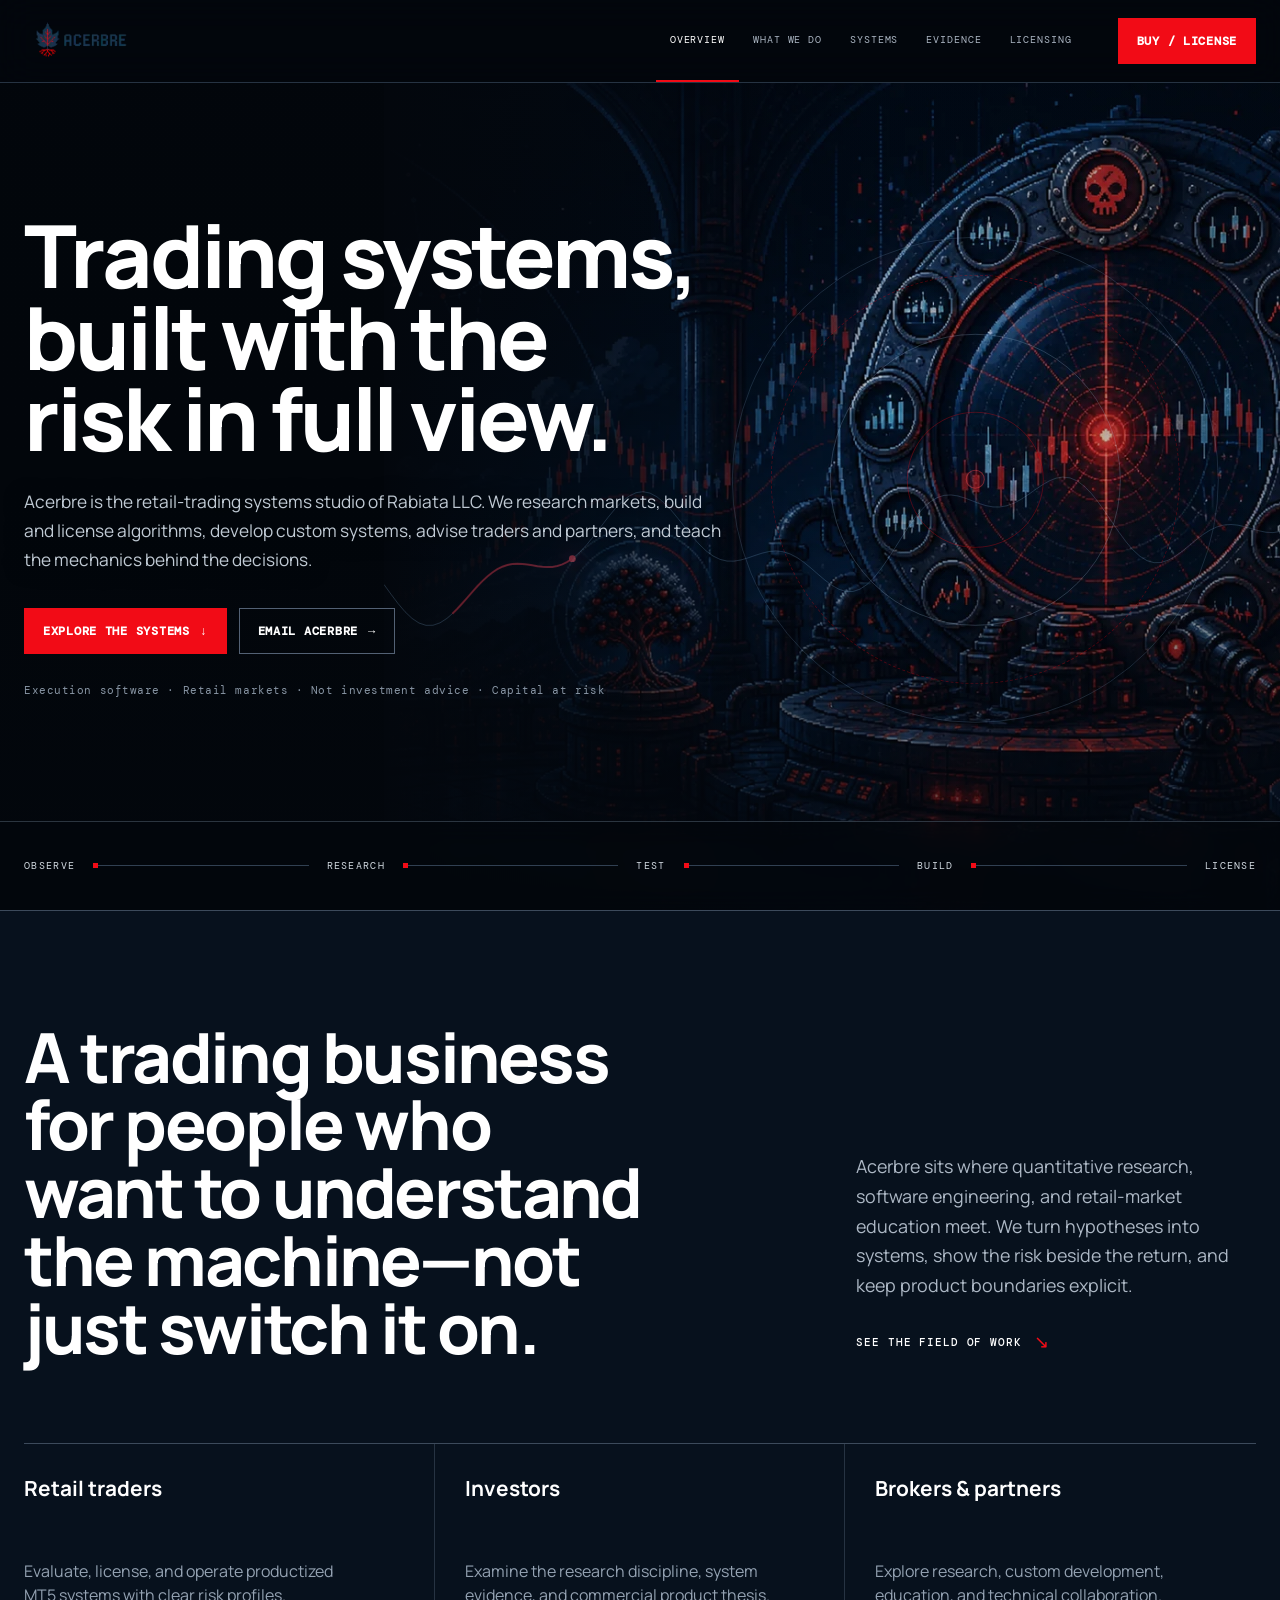
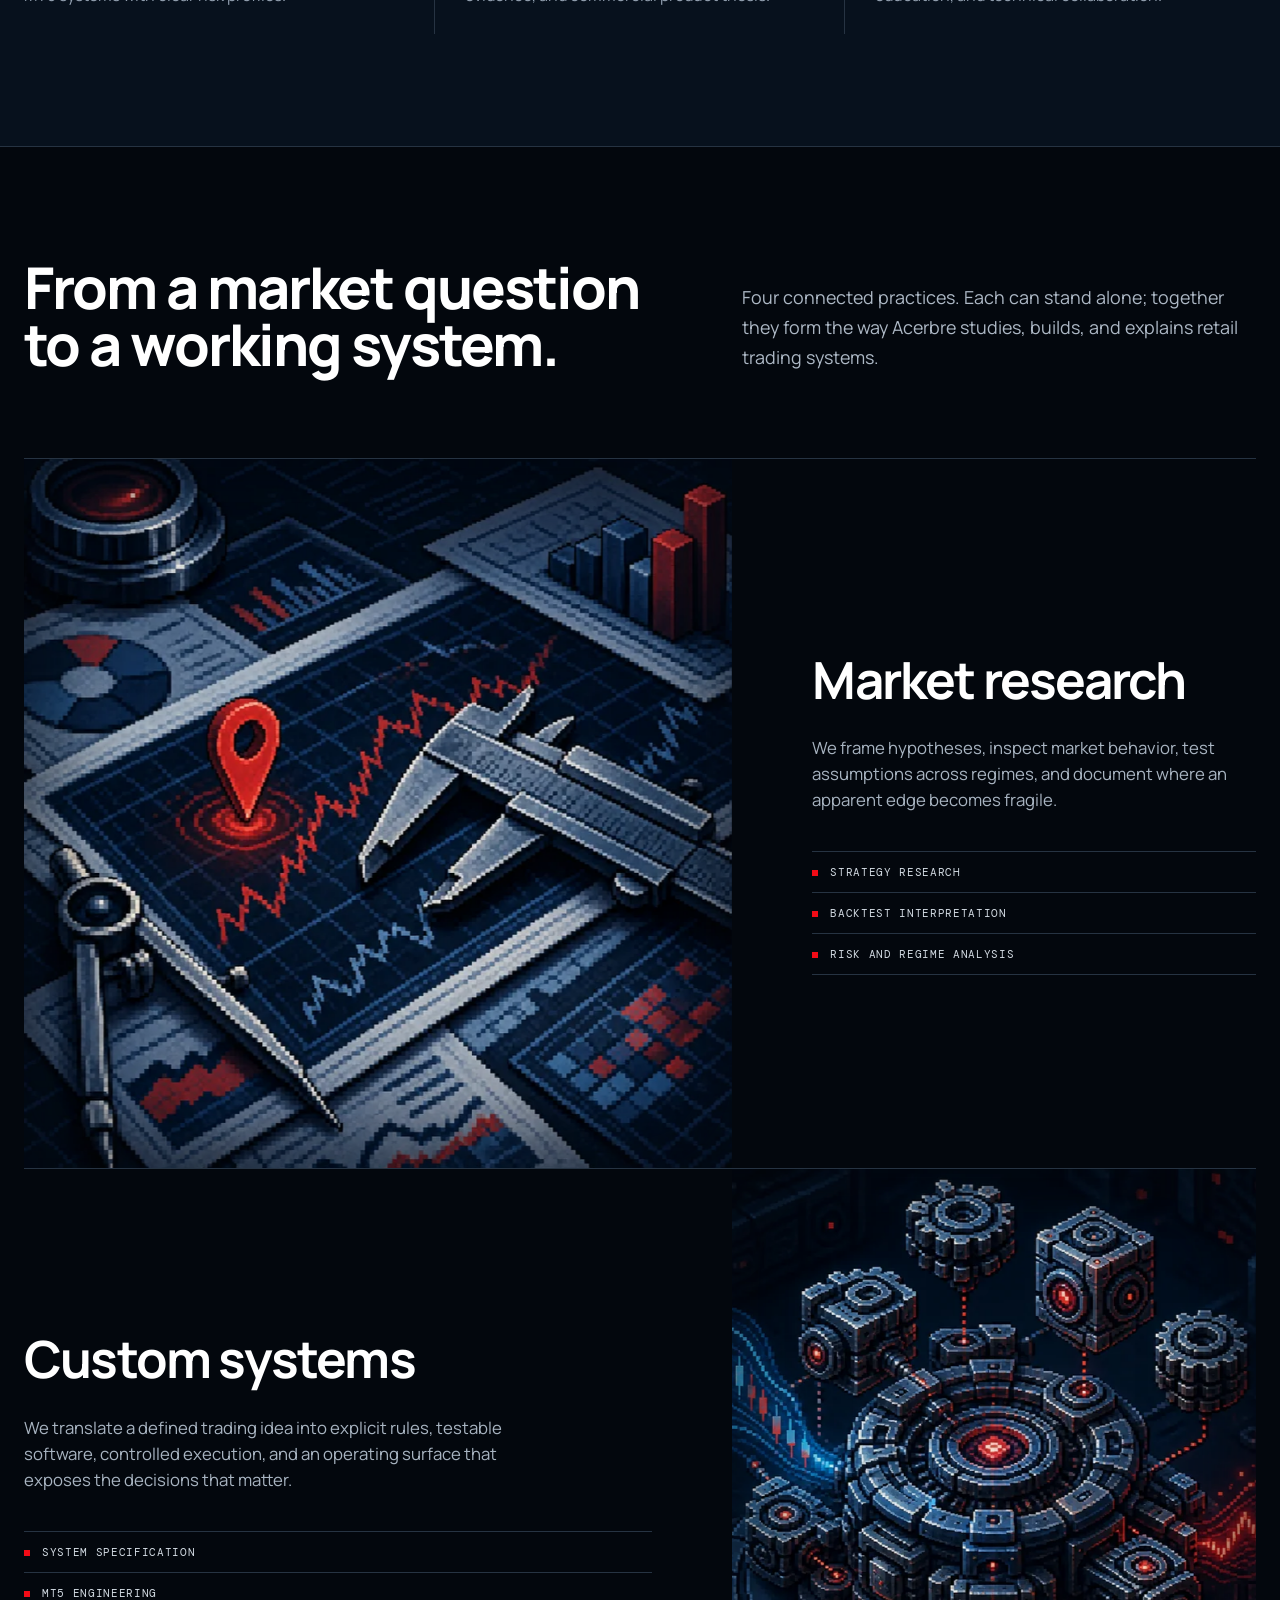
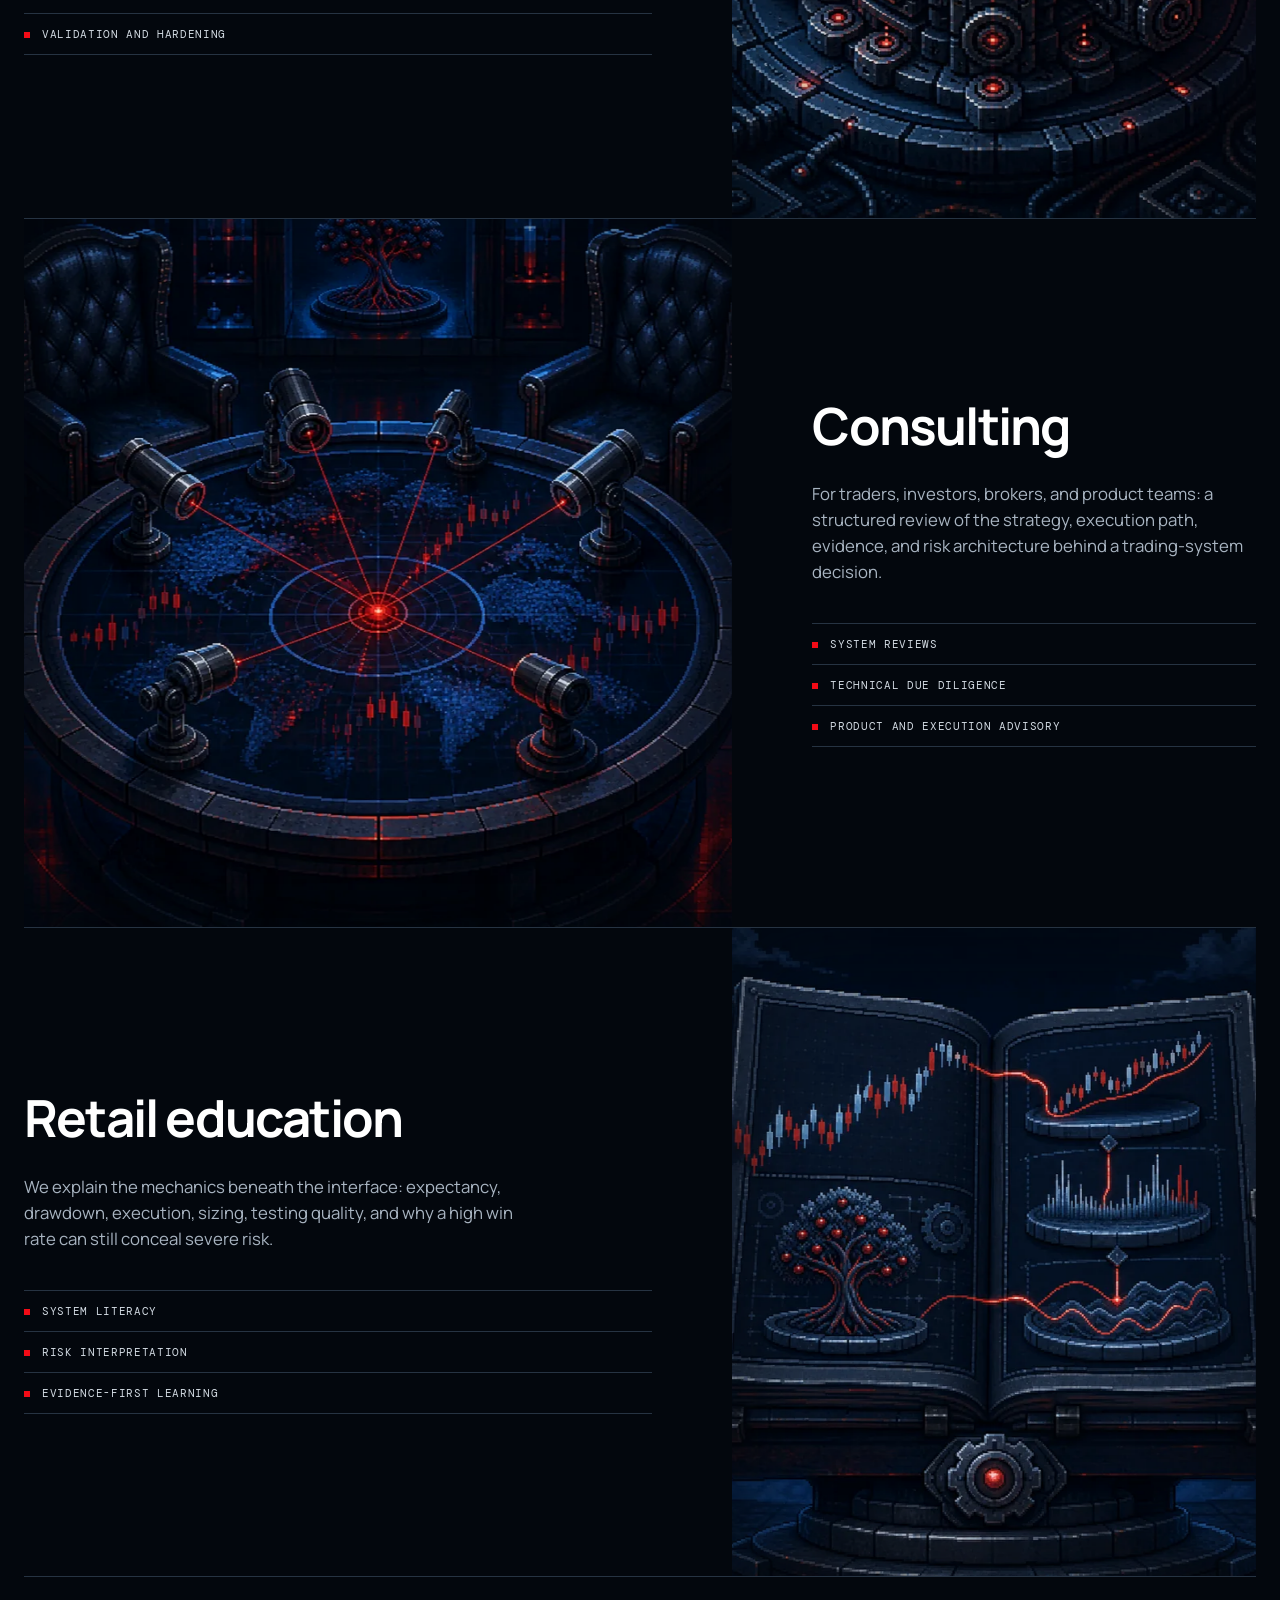
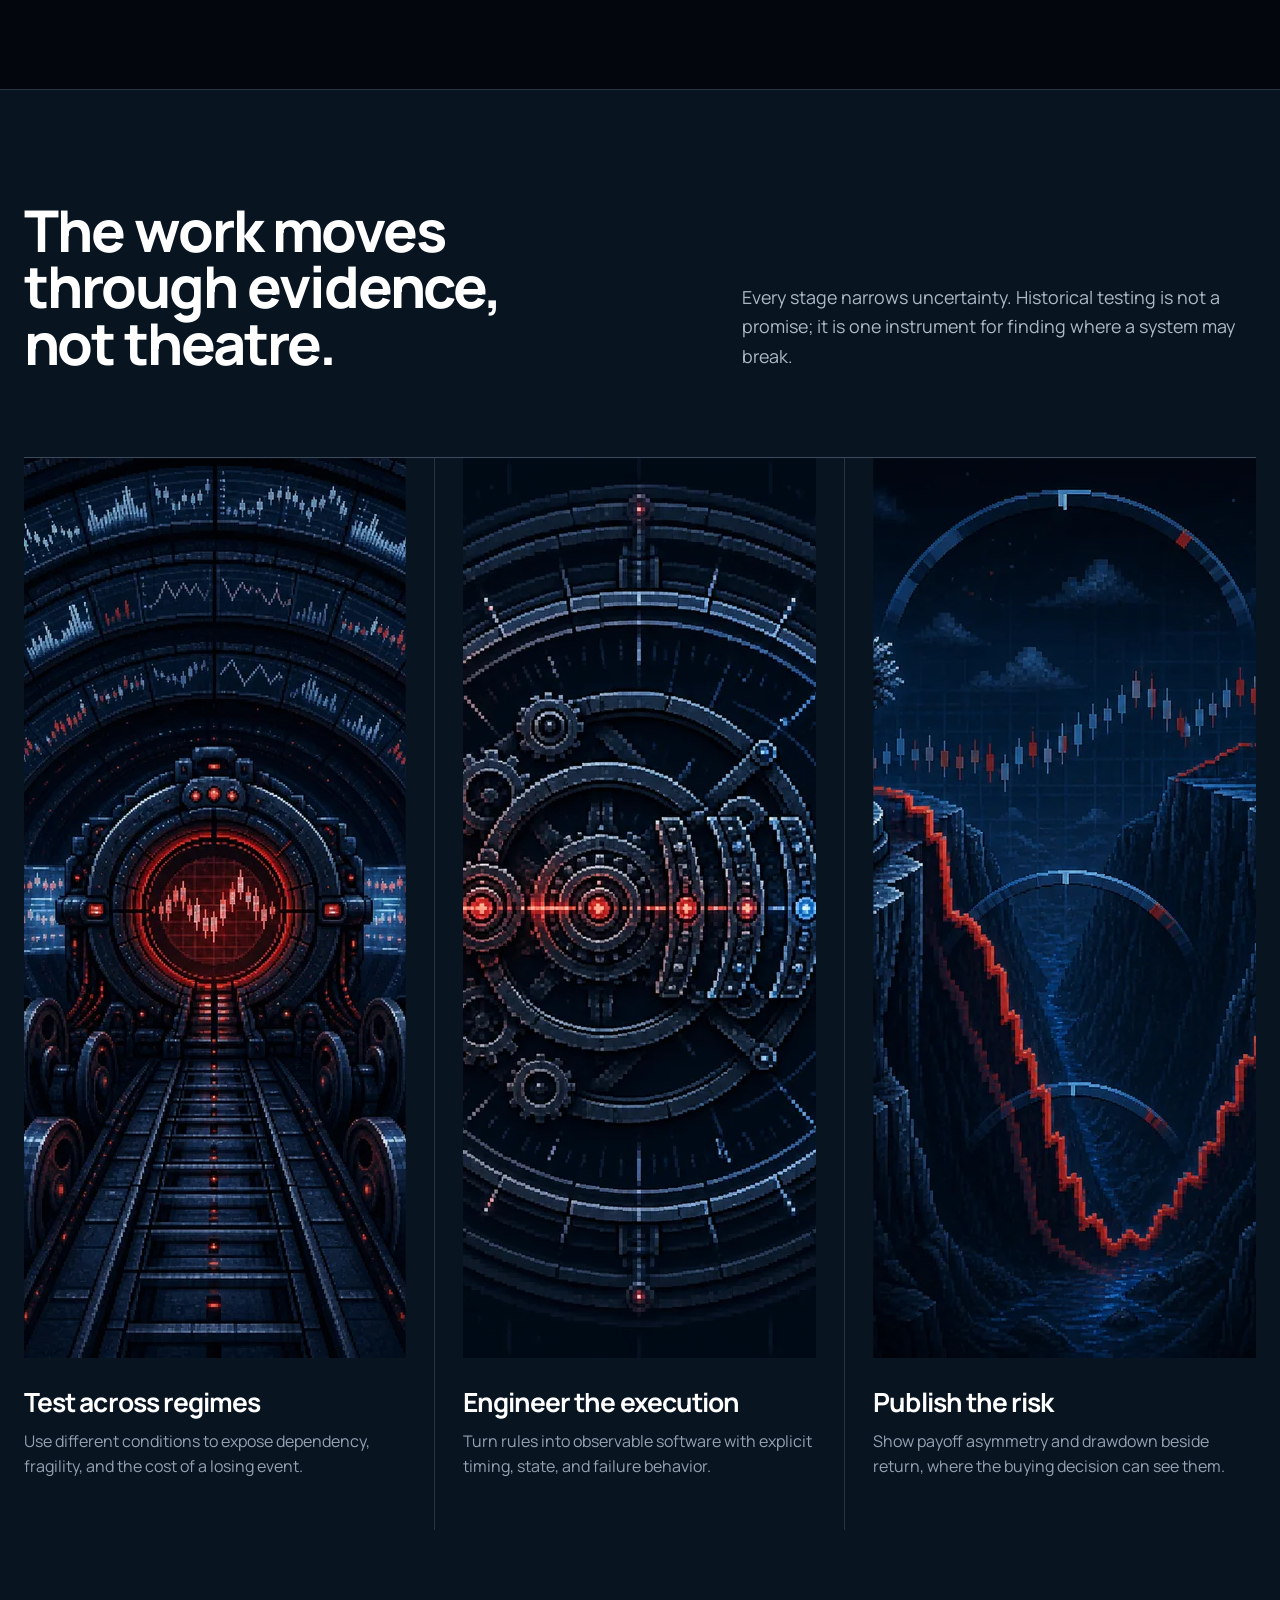
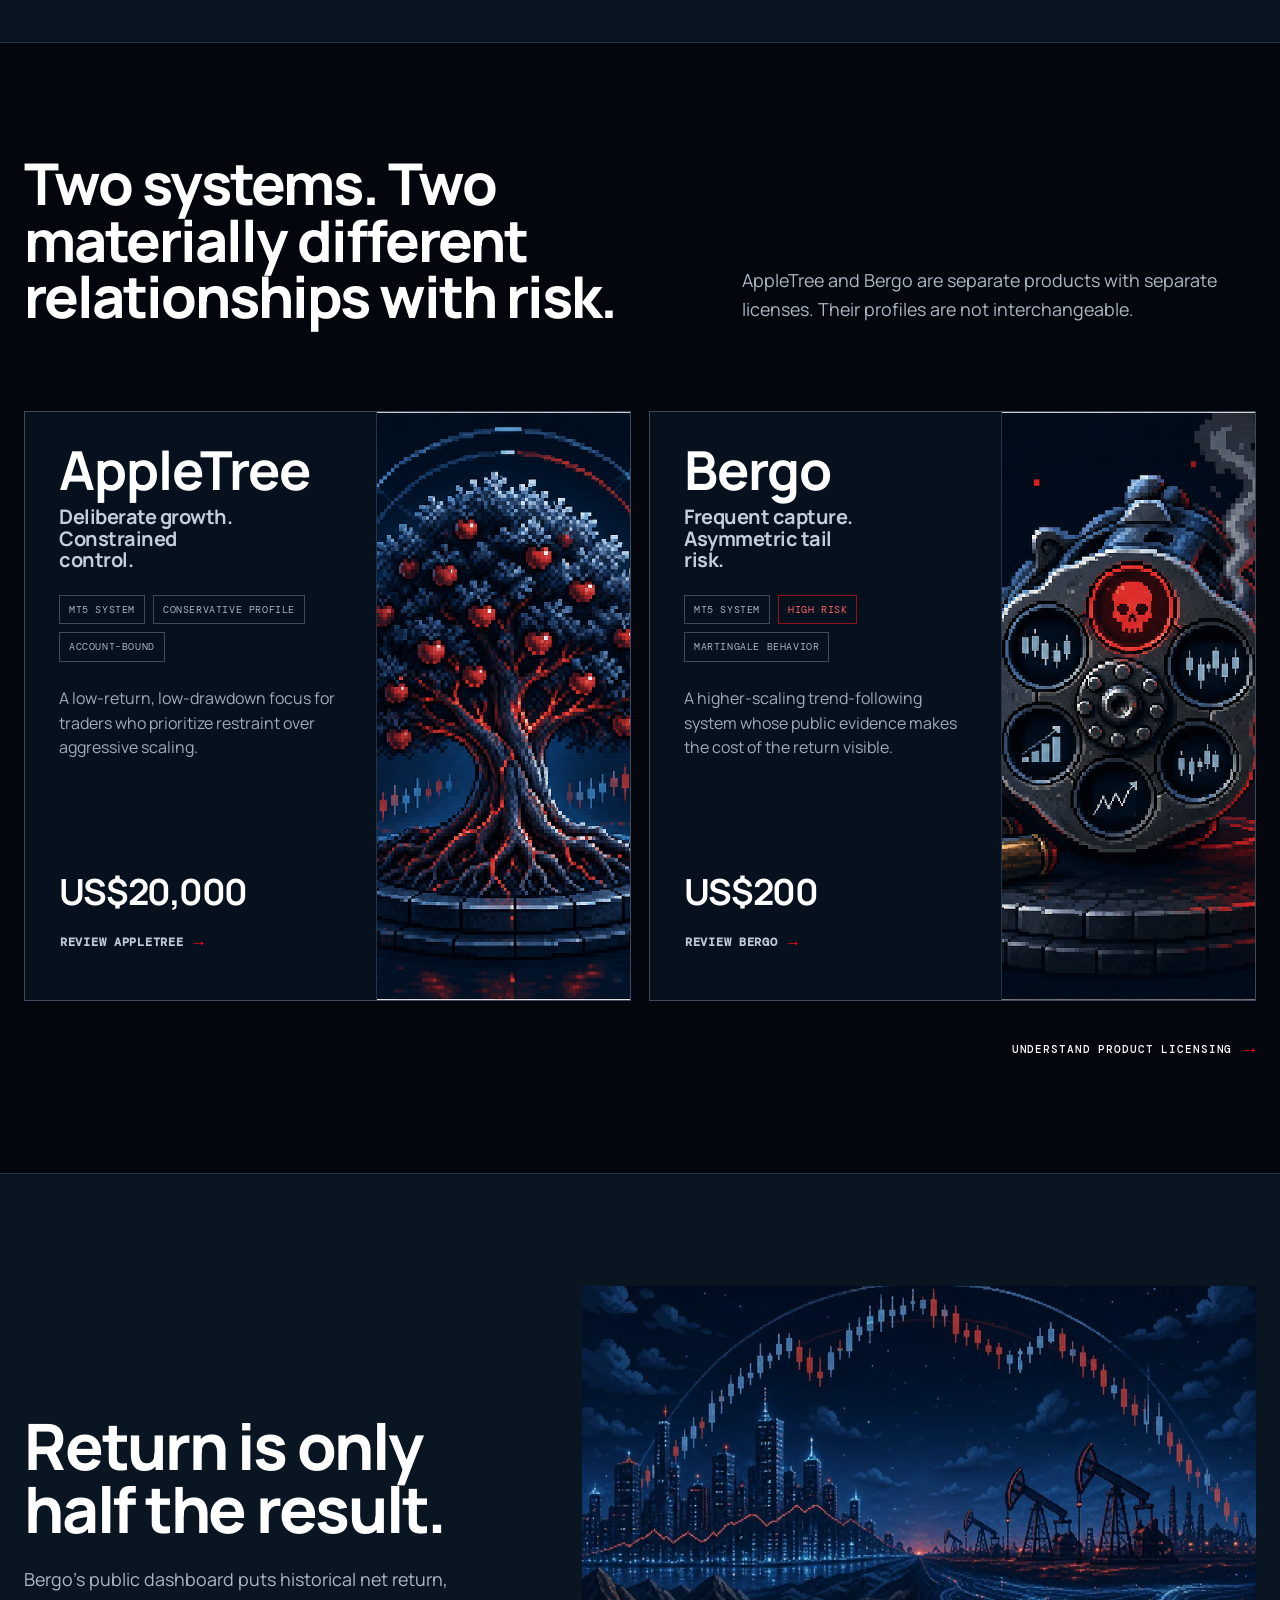
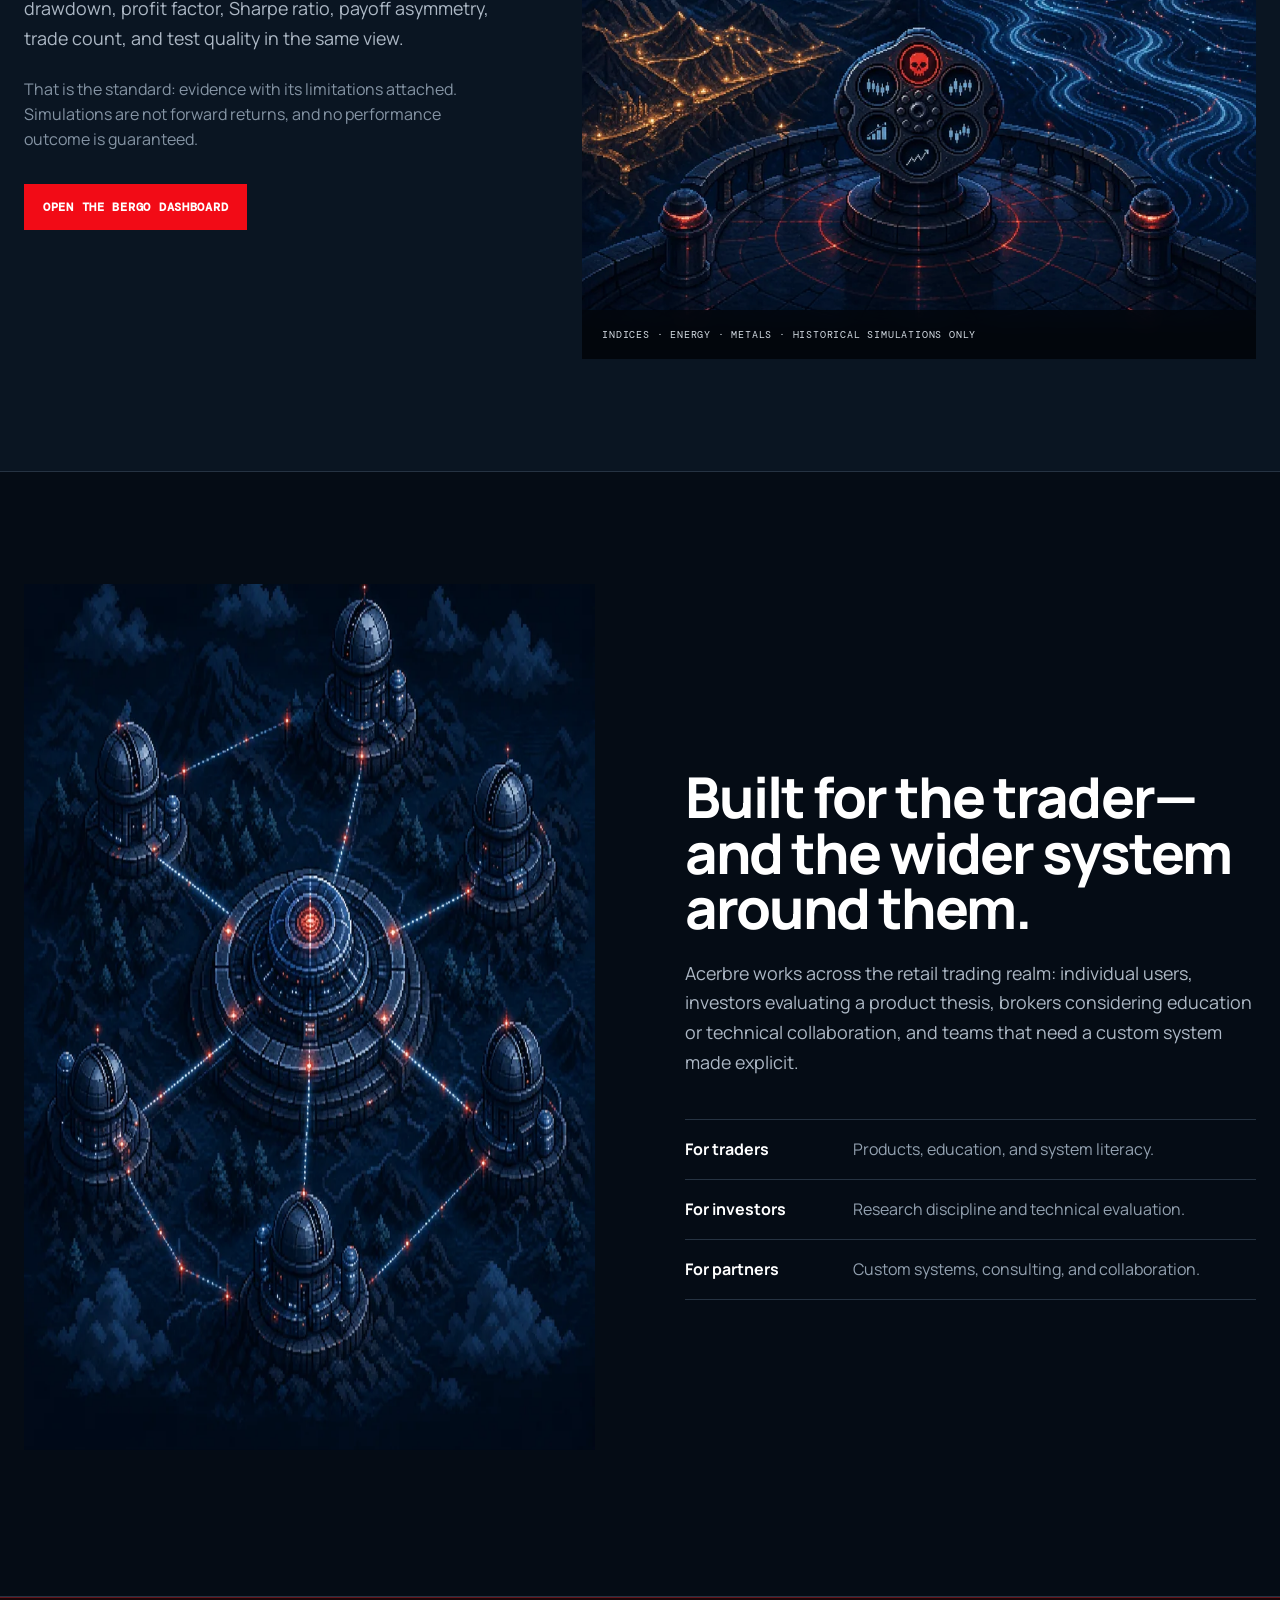
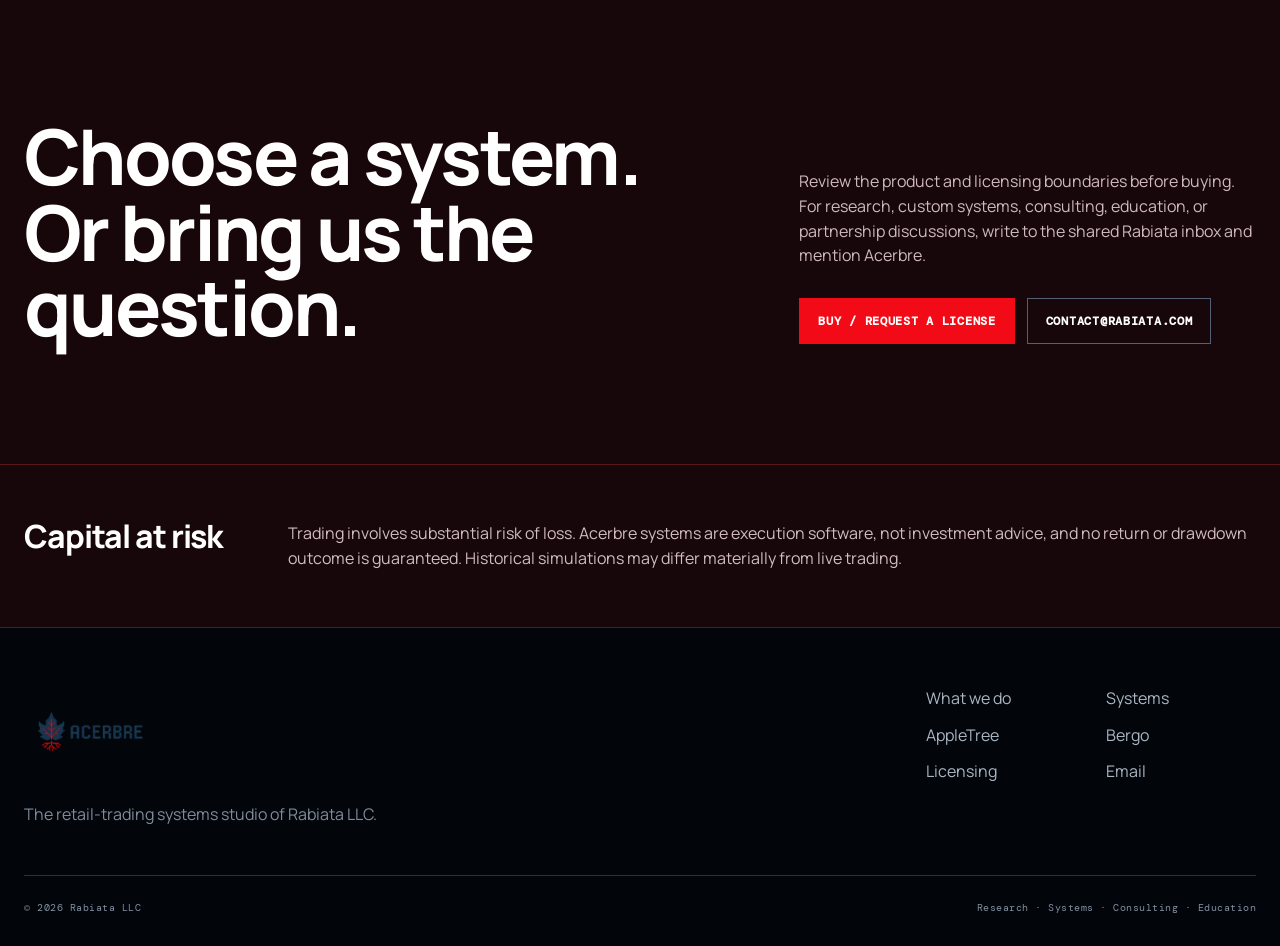
==== index.html @ e34f22ec "Publish AppleTree test evidence and update price" ====
<!DOCTYPE html>
<html lang="en">
<head>
  <meta charset="utf-8">
  <meta name="viewport" content="width=device-width, initial-scale=1">
  <meta name="theme-color" content="#03070d">
  <meta name="description" content="Acerbre is Rabiata's retail-trading systems studio: algorithm research, licensed MT5 products, custom systems, consulting, and education.">
  <meta property="og:title" content="Acerbre — Trading Systems, Research & Education">
  <meta property="og:description" content="Retail trading systems built with the risk in full view.">
  <meta property="og:image" content="https://acerbre.rabiata.com/assets/observatory-hero.webp">
  <meta property="og:type" content="website">
  <meta property="og:url" content="https://acerbre.rabiata.com/">
  <title>Acerbre — Trading Systems, Research & Education</title>
  <link rel="preconnect" href="https://fonts.googleapis.com">
  <link rel="preconnect" href="https://fonts.gstatic.com" crossorigin>
  <link href="https://fonts.googleapis.com/css2?family=DM+Mono:wght@400;500&family=Manrope:wght@400;500;600;700;800&display=swap" rel="stylesheet">
  <link rel="stylesheet" href="/assets/site.css">
  <script>document.documentElement.classList.add('js');</script>
</head>
<body class="home-page">
  <!--
  THESIS: Acerbre is a market observatory that turns retail-market uncertainty into researched, testable systems; it refuses the generic fintech hero-and-metrics template.
  OWN-WORLD: Nocturnal navy instruments, dense pixel-art field imagery, steel measurement hardware, white evidence marks, and one red decision signal.
  STORY: Visitors understand the business, see its services and method, compare its systems, inspect real evidence, then buy or start a conversation.
  FIRST VIEWPORT: A full-height observatory image holds the right side while the offer, action, live signal trace, and method rail occupy the left and lower edge.
  FORM: Incumbent signal-desk expanded into a cinematic observatory; key incumbent-observatory-extension.
  FINISH: unreviewed and undocumented is unfinished; this build ends with the finish review, the verdict, and DESIGN.md
  -->
  <a class="skip-link" href="#main">Skip to content</a>
  <div class="welcome-sequence" aria-hidden="true"><div class="welcome-mark"><img src="/assets/acerbre-logo.webp" alt=""><span class="welcome-scan"></span></div><p>Researching the signal.</p></div>
  <div class="scroll-meter" aria-hidden="true"><span></span></div>

  <header class="site-header home-header">
    <div class="shell navbar">
      <a class="nav-logo" href="/" aria-label="Acerbre home"><img src="/assets/acerbre-logo.webp" alt="Acerbre"></a>
      <nav class="nav-links" id="primary-navigation" aria-label="Primary"><a aria-current="page" href="/">Overview</a><a href="#work">What we do</a><a href="#systems">Systems</a><a href="#evidence">Evidence</a><a href="/licensing/">Licensing</a></nav>
      <div class="nav-actions"><a class="btn" href="/licensing/">Buy / license</a><button class="menu-button" type="button" aria-expanded="false" aria-controls="primary-navigation">Menu</button></div>
    </div>
  </header>

  <main id="main">
    <section class="observatory-hero" aria-labelledby="hero-title">
      <div class="hero-media" aria-hidden="true"><img src="/assets/observatory-hero.webp" width="1600" height="900" alt=""><canvas id="signal-canvas"></canvas><div class="instrument-rings"><i></i><i></i><i></i></div></div>
      <div class="hero-vignette" aria-hidden="true"></div>
      <div class="shell observatory-copy">
        <h1 id="hero-title">Trading systems, built with the risk in full view.</h1>
        <p class="hero-intro">Acerbre is the retail-trading systems studio of Rabiata LLC. We research markets, build and license algorithms, develop custom systems, advise traders and partners, and teach the mechanics behind the decisions.</p>
        <div class="hero-actions"><a class="btn" href="#systems">Explore the systems <span aria-hidden="true">↓</span></a><a class="btn-outline" href="mailto:contact@rabiata.com?subject=Acerbre%20inquiry">Email Acerbre <span aria-hidden="true">→</span></a></div>
        <p class="hero-note">Execution software · Retail markets · Not investment advice · Capital at risk</p>
      </div>
      <div class="signal-method" aria-label="How Acerbre works"><div class="shell signal-method-inner"><span>Observe</span><b aria-hidden="true"></b><span>Research</span><b aria-hidden="true"></b><span>Test</span><b aria-hidden="true"></b><span>Build</span><b aria-hidden="true"></b><span>License</span></div></div>
    </section>

    <section class="identity-section section" aria-labelledby="identity-title">
      <div class="shell identity-grid"><h2 id="identity-title" class="reveal reveal-split">A trading business for people who want to understand the machine—not just switch it on.</h2><div class="identity-copy reveal"><p class="lede">Acerbre sits where quantitative research, software engineering, and retail-market education meet. We turn hypotheses into systems, show the risk beside the return, and keep product boundaries explicit.</p><a class="text-link" href="#work">See the field of work <span aria-hidden="true">↘</span></a></div></div>
      <div class="shell audience-rail reveal" aria-label="Who Acerbre serves"><article><strong>Retail traders</strong><p>Evaluate, license, and operate productized MT5 systems with clear risk profiles.</p></article><article><strong>Investors</strong><p>Examine the research discipline, system evidence, and commercial product thesis.</p></article><article><strong>Brokers & partners</strong><p>Explore research, custom development, education, and technical collaboration.</p></article></div>
    </section>

    <section class="field-section section" id="work" aria-labelledby="work-title">
      <div class="shell field-intro"><h2 id="work-title" class="reveal">From a market question to a working system.</h2><p class="lede reveal">Four connected practices. Each can stand alone; together they form the way Acerbre studies, builds, and explains retail trading systems.</p></div>
      <div class="field-ledger">
        <article class="field-row shell"><figure class="field-visual motion-asset reveal-image"><img src="/assets/field-research.webp" width="900" height="900" loading="lazy" alt="Pixel-art research desk with charts and measuring instruments"></figure><div class="field-copy reveal"><h3>Market research</h3><p>We frame hypotheses, inspect market behavior, test assumptions across regimes, and document where an apparent edge becomes fragile.</p><ul><li>Strategy research</li><li>Backtest interpretation</li><li>Risk and regime analysis</li></ul></div></article>
        <article class="field-row field-row-reverse shell"><figure class="field-visual motion-asset reveal-image"><img src="/assets/field-custom-systems.webp" width="900" height="900" loading="lazy" alt="Pixel-art modular algorithm engine"></figure><div class="field-copy reveal"><h3>Custom systems</h3><p>We translate a defined trading idea into explicit rules, testable software, controlled execution, and an operating surface that exposes the decisions that matter.</p><ul><li>System specification</li><li>MT5 engineering</li><li>Validation and hardening</li></ul></div></article>
        <article class="field-row shell"><figure class="field-visual motion-asset reveal-image"><img src="/assets/field-consulting.webp" width="900" height="900" loading="lazy" alt="Pixel-art strategy table focused on a measured risk point"></figure><div class="field-copy reveal"><h3>Consulting</h3><p>For traders, investors, brokers, and product teams: a structured review of the strategy, execution path, evidence, and risk architecture behind a trading-system decision.</p><ul><li>System reviews</li><li>Technical due diligence</li><li>Product and execution advisory</li></ul></div></article>
        <article class="field-row field-row-reverse shell"><figure class="field-visual motion-asset reveal-image"><img src="/assets/field-education.webp" width="900" height="900" loading="lazy" alt="Pixel-art market atlas explaining charts, volatility, and risk"></figure><div class="field-copy reveal"><h3>Retail education</h3><p>We explain the mechanics beneath the interface: expectancy, drawdown, execution, sizing, testing quality, and why a high win rate can still conceal severe risk.</p><ul><li>System literacy</li><li>Risk interpretation</li><li>Evidence-first learning</li></ul></div></article>
      </div>
    </section>

    <section class="method-section section" aria-labelledby="method-title">
      <div class="shell method-heading"><h2 id="method-title" class="reveal">The work moves through evidence, not theatre.</h2><p class="lede reveal">Every stage narrows uncertainty. Historical testing is not a promise; it is one instrument for finding where a system may break.</p></div>
      <div class="shell method-triptych">
        <article class="method-panel reveal"><img src="/assets/field-testing.webp" width="900" height="900" loading="lazy" alt="Pixel-art archive testing a strategy across many market histories"><div><h3>Test across regimes</h3><p>Use different conditions to expose dependency, fragility, and the cost of a losing event.</p></div></article>
        <article class="method-panel reveal"><img src="/assets/field-execution.webp" width="900" height="900" loading="lazy" alt="Pixel-art timing instrument carrying a signal into controlled execution"><div><h3>Engineer the execution</h3><p>Turn rules into observable software with explicit timing, state, and failure behavior.</p></div></article>
        <article class="method-panel reveal"><img src="/assets/field-risk.webp" width="900" height="900" loading="lazy" alt="Pixel-art drawdown canyon showing descent and partial recovery"><div><h3>Publish the risk</h3><p>Show payoff asymmetry and drawdown beside return, where the buying decision can see them.</p></div></article>
      </div>
    </section>

    <section class="systems-section section" id="systems" aria-labelledby="systems-title">
      <div class="shell systems-heading"><h2 id="systems-title" class="reveal">Two systems. Two materially different relationships with risk.</h2><p class="lede reveal">AppleTree and Bergo are separate products with separate licenses. Their profiles are not interchangeable.</p></div>
      <div class="shell product-grid home-product-grid">
        <a class="product-card appletree reveal" href="/appletree/" aria-label="Explore AppleTree"><div class="product-copy"><h3><span class="product-name">AppleTree</span><span class="product-promise">Deliberate growth. Constrained control.</span></h3><div class="product-meta"><span class="chip">MT5 system</span><span class="chip">Conservative profile</span><span class="chip">Account-bound</span></div><p>A low-return, low-drawdown focus for traders who prioritize restraint over aggressive scaling.</p><strong class="price">US$20,000</strong><span class="btn-quiet">Review AppleTree <span class="arrow" aria-hidden="true">→</span></span></div><div class="product-art"><img class="pixel-art" src="/assets/appletree_pixel_asset.png" width="666" height="920" loading="lazy" decoding="async" alt="Pixel artwork of AppleTree"></div></a>
        <a class="product-card bergo reveal" href="/bergo/" aria-label="Explore Bergo"><div class="product-copy"><h3><span class="product-name">Bergo</span><span class="product-promise">Frequent capture. Asymmetric tail risk.</span></h3><div class="product-meta"><span class="chip">MT5 system</span><span class="chip red">High risk</span><span class="chip">Martingale behavior</span></div><p>A higher-scaling trend-following system whose public evidence makes the cost of the return visible.</p><strong class="price">US$200</strong><span class="btn-quiet">Review Bergo <span class="arrow" aria-hidden="true">→</span></span></div><div class="product-art"><img class="pixel-art" src="/assets/bergo_pixel_asset.png" width="664" height="920" loading="lazy" decoding="async" alt="Pixel artwork of Bergo"></div></a>
      </div>
      <div class="shell compare-link reveal"><a class="text-link" href="/licensing/">Understand product licensing <span aria-hidden="true">→</span></a></div>
    </section>

    <section class="evidence-section section" id="evidence" aria-labelledby="evidence-title"><div class="shell evidence-grid"><div class="evidence-copy reveal"><h2 id="evidence-title">Return is only half the result.</h2><p class="lede">Bergo’s public dashboard puts historical net return, drawdown, profit factor, Sharpe ratio, payoff asymmetry, trade count, and test quality in the same view.</p><p>That is the standard: evidence with its limitations attached. Simulations are not forward returns, and no performance outcome is guaranteed.</p><a class="btn" href="/bergo/#performance">Open the Bergo dashboard</a></div><figure class="evidence-visual motion-asset reveal-image"><img src="/assets/field-markets.webp" width="900" height="900" loading="lazy" alt="Pixel-art observatory overlooking several retail market landscapes"><figcaption>Indices · Energy · Metals · Historical simulations only</figcaption></figure></div></section>

    <section class="partner-section section" aria-labelledby="partner-title"><div class="shell partner-grid"><figure class="partner-visual motion-asset reveal-image"><img src="/assets/field-partnerships.webp" width="900" height="900" loading="lazy" alt="Pixel-art network of independent observatories around a shared market hub"></figure><div class="partner-copy reveal"><h2 id="partner-title">Built for the trader—and the wider system around them.</h2><p class="lede">Acerbre works across the retail trading realm: individual users, investors evaluating a product thesis, brokers considering education or technical collaboration, and teams that need a custom system made explicit.</p><div class="partner-lines"><p><strong>For traders</strong><span>Products, education, and system literacy.</span></p><p><strong>For investors</strong><span>Research discipline and technical evaluation.</span></p><p><strong>For partners</strong><span>Custom systems, consulting, and collaboration.</span></p></div></div></div></section>

    <section class="closing-section" aria-labelledby="closing-title"><div class="shell closing-grid"><h2 id="closing-title" class="reveal">Choose a system.<br>Or bring us the question.</h2><div class="closing-actions reveal"><p>Review the product and licensing boundaries before buying. For research, custom systems, consulting, education, or partnership discussions, write to the shared Rabiata inbox and mention Acerbre.</p><div class="hero-actions"><a class="btn" href="/licensing/">Buy / request a license</a><a class="btn-outline" href="mailto:contact@rabiata.com?subject=Acerbre%20inquiry">contact@rabiata.com</a></div></div></div></section>

    <section class="risk-band"><div class="shell risk-grid"><h2>Capital at risk</h2><p>Trading involves substantial risk of loss. Acerbre systems are execution software, not investment advice, and no return or drawdown outcome is guaranteed. Historical simulations may differ materially from live trading.</p></div></section>
  </main>

  <footer class="footer"><div class="shell"><div class="footer-top"><div class="footer-logo"><img src="/assets/acerbre-logo.webp" alt="Acerbre"><p>The retail-trading systems studio of Rabiata LLC.</p></div><nav class="footer-nav" aria-label="Footer"><a href="#work">What we do</a><a href="#systems">Systems</a><a href="/appletree/">AppleTree</a><a href="/bergo/">Bergo</a><a href="/licensing/">Licensing</a><a href="mailto:contact@rabiata.com?subject=Acerbre%20inquiry">Email</a></nav></div><div class="footer-bottom"><span>© <span data-year></span> Rabiata LLC</span><span>Research · Systems · Consulting · Education</span></div></div></footer>
  <script src="/assets/site.js"></script>
</body>
</html>
---- assets/site.css ----
:root {
  --ink: #03070d;
  --navy: #07111d;
  --navy-2: #0b1724;
  --steel: #687688;
  --steel-2: #9aa7b7;
  --line: #263342;
  --line-strong: #3c4a5b;
  --paper: #f3f6f8;
  --white: #ffffff;
  --red: #f20b16;
  --red-dark: #bd0811;
  --max: 1240px;
  --sans: "Manrope", "Arial Nova", Arial, sans-serif;
  --mono: "DM Mono", "SFMono-Regular", Consolas, monospace;
}

* { box-sizing: border-box; }
html { scroll-behavior: smooth; }
body {
  margin: 0;
  color: var(--paper);
  background: var(--ink);
  font-family: var(--sans);
  font-size: 16px;
  line-height: 1.55;
  -webkit-font-smoothing: antialiased;
}

a { color: inherit; }
img { display: block; max-width: 100%; }
button, input { font: inherit; }

.skip-link {
  position: fixed;
  left: 16px;
  top: 12px;
  z-index: 100;
  padding: 10px 14px;
  background: var(--white);
  color: var(--ink);
  transform: translateY(-160%);
}
.skip-link:focus { transform: translateY(0); }

.shell { width: min(calc(100% - 48px), var(--max)); margin-inline: auto; }
.site-header {
  position: sticky;
  top: 0;
  z-index: 50;
  border-bottom: 1px solid var(--line);
  background: rgba(3, 7, 13, 0.96);
  backdrop-filter: blur(18px);
}
.navbar { min-height: 76px; display: flex; align-items: center; gap: 32px; }
.nav-logo { flex: 0 0 auto; text-decoration: none; }
.nav-logo img { width: 112px; height: auto; }
.nav-links { display: flex; align-items: stretch; align-self: stretch; margin-left: auto; }
.nav-links a {
  display: flex;
  align-items: center;
  padding: 0 18px;
  color: #aab5c2;
  text-decoration: none;
  font-family: var(--mono);
  font-size: 12px;
  letter-spacing: .09em;
  text-transform: uppercase;
  border-bottom: 2px solid transparent;
}
.nav-links a:hover, .nav-links a:focus-visible { color: var(--white); }
.nav-links a[aria-current="page"] { color: var(--white); border-bottom-color: var(--red); }
.nav-actions { display: flex; align-items: center; gap: 12px; }
.menu-button {
  display: none;
  border: 1px solid var(--line-strong);
  color: var(--paper);
  background: transparent;
  min-height: 44px;
  padding: 0 14px;
  cursor: pointer;
}

.btn, .btn-outline, .btn-quiet {
  min-height: 46px;
  display: inline-flex;
  align-items: center;
  justify-content: center;
  gap: 10px;
  padding: 0 18px;
  border: 1px solid transparent;
  text-decoration: none;
  font-family: var(--mono);
  font-size: 12px;
  font-weight: 700;
  letter-spacing: .06em;
  text-transform: uppercase;
  transition: background-color .18s ease, border-color .18s ease, color .18s ease;
}
.btn { background: var(--red); color: var(--white); }
.btn:hover, .btn:focus-visible { background: var(--red-dark); }
.btn-outline { border-color: #536174; color: var(--white); background: transparent; }
.btn-outline:hover, .btn-outline:focus-visible { border-color: var(--white); }
.btn-quiet { padding-inline: 0; color: #c0cad5; }
.btn-quiet:hover, .btn-quiet:focus-visible { color: var(--white); }
.arrow { color: var(--red); font-size: 17px; line-height: 1; }

.eyebrow, .label, .metric-label, .kicker {
  font-family: var(--mono);
  font-size: 11px;
  font-weight: 700;
  letter-spacing: .12em;
  text-transform: uppercase;
}
.eyebrow { display: flex; align-items: center; gap: 10px; color: #a8b4c2; }
.eyebrow::before { content: ""; width: 30px; height: 2px; background: var(--red); }
.label { color: #8f9dad; }
.kicker { color: var(--red); }

h1, h2, h3, p { margin-top: 0; }
h1, h2, h3 { color: var(--white); letter-spacing: -.045em; line-height: .98; }
h1 { max-width: 850px; margin: 22px 0 28px; font-size: clamp(3.45rem, 7vw, 6.9rem); font-weight: 770; }
h2 { margin-bottom: 24px; font-size: clamp(2.25rem, 4.5vw, 4.8rem); font-weight: 750; }
h3 { margin-bottom: 14px; font-size: clamp(1.35rem, 2.3vw, 2rem); font-weight: 700; line-height: 1.08; }
.lede { max-width: 720px; color: #adb8c5; font-size: clamp(1.05rem, 1.4vw, 1.25rem); line-height: 1.65; }
.muted { color: #9aa7b7; }
.red { color: var(--red); }

.hero { min-height: 700px; display: flex; align-items: center; border-bottom: 1px solid var(--line); }
.hero-grid { display: grid; grid-template-columns: minmax(0, 1.25fr) minmax(340px, .75fr); gap: 68px; align-items: center; padding-block: 84px; }
.hero-actions { display: flex; flex-wrap: wrap; gap: 12px; margin-top: 34px; }
.hero-note { margin-top: 28px; color: #788697; font-family: var(--mono); font-size: 11px; letter-spacing: .05em; }

.system-panel { border: 1px solid var(--line-strong); background: var(--navy); }
.system-panel-head { display: flex; align-items: center; justify-content: space-between; min-height: 58px; padding: 0 20px; border-bottom: 1px solid var(--line); }
.status { display: flex; align-items: center; gap: 9px; color: #bac5d0; font-family: var(--mono); font-size: 11px; text-transform: uppercase; letter-spacing: .1em; }
.status-dot { width: 8px; height: 8px; background: var(--red); }
.system-panel-main { padding: 34px 30px; }
.system-wordmark { margin: 0 0 34px; color: var(--white); font-size: clamp(2.1rem, 4vw, 3.5rem); font-weight: 780; letter-spacing: -.055em; line-height: .9; }
.system-wordmark span { display: block; margin-top: 10px; color: #8090a2; font-family: var(--mono); font-size: 11px; letter-spacing: .18em; line-height: 1.4; text-transform: uppercase; }
.system-grid { display: grid; grid-template-columns: repeat(2, minmax(0, 1fr)); border-top: 1px solid var(--line); border-left: 1px solid var(--line); }
.system-item { min-height: 92px; padding: 15px; border-right: 1px solid var(--line); border-bottom: 1px solid var(--line); }
.system-item strong { display: block; margin-top: 8px; color: var(--white); font-family: var(--mono); font-size: 13px; font-weight: 500; line-height: 1.35; }

.fact-strip { border-bottom: 1px solid var(--line); background: var(--navy); }
.facts { display: grid; grid-template-columns: repeat(5, 1fr); }
.fact { min-height: 118px; padding: 26px 24px; border-left: 1px solid var(--line); }
.fact:last-child { border-right: 1px solid var(--line); }
.fact strong { display: block; margin-top: 12px; color: var(--paper); font-family: var(--mono); font-size: 13px; font-weight: 500; line-height: 1.35; }

.section { padding-block: 112px; border-bottom: 1px solid var(--line); }
.section-compact { padding-block: 72px; }
.section-head { display: grid; grid-template-columns: .8fr 1.2fr; gap: 72px; align-items: end; margin-bottom: 54px; }
.section-head h2 { margin-bottom: 0; }
.section-head .lede { margin: 0; }

.product-grid { display: grid; grid-template-columns: repeat(2, minmax(0, 1fr)); gap: 18px; }
.product-card { position: relative; display: grid; grid-template-columns: minmax(0, 1fr) 42%; min-height: 520px; overflow: hidden; border: 1px solid var(--line-strong); background: var(--navy); text-decoration: none; }
.product-card:hover { border-color: #69788a; }
.product-copy { z-index: 1; display: flex; flex-direction: column; align-items: flex-start; padding: 34px; }
.product-copy .price { margin-top: auto; padding-top: 32px; color: var(--white); font-size: 2.25rem; font-weight: 700; letter-spacing: -.04em; }
.product-copy p { color: #9eabb9; }
.product-meta { display: flex; flex-wrap: wrap; gap: 8px; margin: 8px 0 26px; }
.chip { padding: 6px 9px; border: 1px solid var(--line-strong); color: #a8b3c0; font-family: var(--mono); font-size: 10px; letter-spacing: .06em; text-transform: uppercase; }
.chip.red { border-color: #8f151c; color: #ff626a; }
.product-art { display: flex; align-items: stretch; justify-content: center; min-width: 0; padding: 0; background: #050b13; border-left: 1px solid var(--line); overflow: hidden; }
.pixel-art { width: auto; max-width: 100%; height: auto; max-height: 500px; image-rendering: pixelated; image-rendering: crisp-edges; }
.product-card.appletree .pixel-art { width: 333px; }
.product-card.bergo .pixel-art { width: 332px; }
.product-card .product-art .pixel-art { width: 100%; height: 100%; max-width: none; max-height: none; object-fit: cover; object-position: center bottom; }

.compare { width: 100%; border-collapse: collapse; border: 1px solid var(--line-strong); }
.compare th, .compare td { padding: 18px 20px; border-bottom: 1px solid var(--line); text-align: left; vertical-align: top; }
.compare th { color: #8694a4; font-family: var(--mono); font-size: 10px; letter-spacing: .1em; text-transform: uppercase; }
.compare td { color: #c5ced8; }
.compare tbody tr:last-child td { border-bottom: 0; }

.split { display: grid; grid-template-columns: .8fr 1.2fr; gap: 80px; align-items: start; }
.sticky { position: sticky; top: 116px; }
.stack { display: grid; gap: 16px; }
.panel { padding: 28px; border: 1px solid var(--line); background: var(--navy); }
.panel p:last-child { margin-bottom: 0; }
.panel-number { margin-bottom: 38px; color: var(--red); font-family: var(--mono); font-size: 12px; }
.panel-list { margin: 20px 0 0; padding: 0; list-style: none; }
.panel-list li { display: grid; grid-template-columns: 18px 1fr; gap: 10px; padding: 12px 0; border-top: 1px solid var(--line); color: #aeb9c5; }
.panel-list li::before { content: "—"; color: var(--red); }

.product-hero { border-bottom: 1px solid var(--line); }
.product-hero-grid { display: grid; grid-template-columns: minmax(0, 1fr) minmax(330px, .72fr); gap: 70px; min-height: 720px; align-items: center; padding-block: 70px; }
.product-hero h1 { font-size: clamp(4.2rem, 9vw, 8rem); }
.hero-art { align-self: stretch; display: flex; align-items: flex-end; justify-content: center; min-width: 0; overflow: hidden; border-inline: 1px solid var(--line); background: var(--navy); }
.hero-art .pixel-art { max-height: 650px; }
.hero-art.appletree .pixel-art { width: 466px; }
.hero-art.bergo .pixel-art { width: 465px; }
.hero-specs { display: grid; grid-template-columns: repeat(3, minmax(0, 1fr)); margin-top: 38px; border-top: 1px solid var(--line); border-left: 1px solid var(--line); }
.hero-spec { min-height: 94px; padding: 16px; border-right: 1px solid var(--line); border-bottom: 1px solid var(--line); }
.hero-spec strong { display: block; margin-top: 7px; color: var(--white); font-family: var(--mono); font-size: 12px; }

.callout { padding: 20px 24px; border-block: 1px solid var(--line-strong); background: var(--navy); color: #c2cbd5; }
.callout strong { color: var(--white); }
.appletree-evidence { background: var(--navy); }
.evidence-intro { display: grid; grid-template-columns: 1.1fr .9fr; gap: 90px; align-items: end; margin-bottom: 72px; }
.evidence-intro h2 { margin: 0; font-size: clamp(3rem, 5.4vw, 5.8rem); text-wrap: balance; }
.evidence-intro .lede { margin-bottom: 20px; }
.evidence-source { margin: 0; color: #8f9dad; font: 500 10px var(--mono); letter-spacing: .06em; text-transform: uppercase; }
.balance-instrument { display: grid; grid-template-columns: minmax(0, 1.35fr) minmax(300px, .65fr); border-block: 1px solid var(--line-strong); background: var(--ink); }
.balance-figure { min-width: 0; margin: 0; padding: 36px 34px 28px; border-right: 1px solid var(--line); }
.balance-heading { display: flex; justify-content: space-between; gap: 28px; align-items: end; }
.balance-heading span { display: block; margin-bottom: 8px; color: #8f9dad; font: 500 10px var(--mono); letter-spacing: .1em; text-transform: uppercase; }
.balance-heading strong { display: block; color: var(--white); font-size: clamp(1.5rem, 2.7vw, 2.65rem); letter-spacing: -.035em; }
.balance-heading > p { flex: 0 0 auto; margin: 0; color: #ff626a; font: 700 12px var(--mono); letter-spacing: .05em; }
.balance-chart { display: block; width: 100%; height: auto; margin-top: 32px; overflow: visible; }
.chart-grid { fill: none; stroke: #263342; stroke-width: 1; vector-effect: non-scaling-stroke; }
.balance-line { fill: none; stroke: var(--red); stroke-width: 3; stroke-linecap: square; stroke-linejoin: bevel; vector-effect: non-scaling-stroke; }
.chart-points { fill: var(--red); stroke: #fff; stroke-width: 2; vector-effect: non-scaling-stroke; }
.balance-figure figcaption { display: flex; justify-content: space-between; gap: 20px; margin-top: 16px; color: #798797; font: 500 9px var(--mono); letter-spacing: .06em; text-transform: uppercase; }
.result-ledger { margin: 0; }
.result-ledger > div { min-height: 106px; padding: 21px 26px; border-bottom: 1px solid var(--line); }
.result-ledger > div:last-child { border-bottom: 0; }
.result-ledger dt { color: #8f9dad; font: 500 10px var(--mono); letter-spacing: .08em; text-transform: uppercase; }
.result-ledger dd { margin: 10px 0 0; color: var(--white); font-size: clamp(1.7rem, 2.4vw, 2.35rem); font-weight: 700; letter-spacing: -.035em; line-height: 1; }
.result-ledger dd small { display: block; margin-top: 8px; color: #cfb9bd; font: 500 10px var(--mono); letter-spacing: .04em; }
.result-ledger .risk-reading { background: #17070a; }
.result-ledger .risk-reading dd { color: #ff626a; }
.test-context { display: grid; grid-template-columns: 1.1fr .9fr; gap: 64px; margin-top: 64px; align-items: stretch; }
.test-context h3 { margin-bottom: 24px; font-size: 1.8rem; }
.test-conditions table { width: 100%; border-collapse: collapse; }
.test-conditions th,
.test-conditions td { padding: 15px 0; border-bottom: 1px solid var(--line); text-align: left; vertical-align: top; }
.test-conditions th { width: 43%; padding-right: 22px; color: #8f9dad; font: 500 10px var(--mono); letter-spacing: .05em; text-transform: uppercase; }
.test-conditions td { color: #d4dce4; }
.test-limits { padding: 34px 38px; border-block: 1px solid #5b151b; background: #17070a; }
.test-limits p { color: #cfb9bd; }
.test-limits p:last-child { margin-bottom: 0; color: var(--white); font-weight: 600; }
.license-decision { border-block: 1px solid var(--line-strong); background: var(--navy-2); }
.license-decision-grid { display: grid; grid-template-columns: 1.15fr .85fr; gap: 90px; align-items: end; }
.license-decision h2 { margin: 0; max-width: 800px; font-size: clamp(2.7rem, 5vw, 5.2rem); text-wrap: balance; }
.license-decision p { color: #aab5c2; }
.risk-band { padding-block: 56px; background: #17070a; border-block: 1px solid #5b151b; }
.risk-grid { display: grid; grid-template-columns: 220px 1fr; gap: 44px; }
.risk-grid h2 { margin: 0; font-size: 2rem; }
.risk-grid p { margin: 0; color: #d2bcc0; }

.license-flow { display: grid; grid-template-columns: repeat(3, 1fr); border-top: 1px solid var(--line-strong); border-left: 1px solid var(--line-strong); }
.flow-step { min-height: 250px; padding: 28px; border-right: 1px solid var(--line-strong); border-bottom: 1px solid var(--line-strong); }
.flow-step strong { display: block; margin: 54px 0 12px; color: var(--white); font-size: 1.35rem; }
.flow-step p { color: #9ba8b6; }

.footer { padding: 58px 0 30px; background: #02050a; }
.footer-top { display: grid; grid-template-columns: 1fr auto; gap: 48px; align-items: start; padding-bottom: 48px; border-bottom: 1px solid var(--line); }
.footer-logo img { width: 130px; }
.footer-logo p { max-width: 420px; margin: 22px 0 0; color: #7f8c9b; }
.footer-nav { display: grid; grid-template-columns: repeat(2, 150px); gap: 12px 30px; }
.footer-nav a { color: #abb6c2; text-decoration: none; }
.footer-nav a:hover { color: var(--white); }
.footer-bottom { display: flex; justify-content: space-between; gap: 24px; padding-top: 24px; color: #8391a0; font-family: var(--mono); font-size: 10px; letter-spacing: .05em; }

.reveal,
.js .reveal,
.js .reveal.visible { opacity: 1; transform: none; filter: none; }

@media (prefers-reduced-motion: reduce) {
  html { scroll-behavior: auto; }
  .reveal { opacity: 1; transform: none; transition: none; }
}

@media (max-width: 980px) {
  .shell { width: min(calc(100% - 36px), var(--max)); }
  .navbar { min-height: 68px; }
  .nav-links {
    position: absolute;
    top: 68px;
    left: 0;
    right: 0;
    display: none;
    flex-direction: column;
    align-items: stretch;
    background: var(--ink);
    border-bottom: 1px solid var(--line-strong);
  }
  .nav-links.open { display: flex; }
  .nav-links a { min-height: 56px; padding-inline: 24px; border-bottom: 1px solid var(--line); }
  .nav-actions { margin-left: auto; }
  .nav-actions .btn, .nav-actions .btn-outline { display: none; }
  .menu-button { display: inline-flex; align-items: center; }
  .hero-grid, .product-hero-grid { grid-template-columns: 1fr; gap: 48px; }
  .hero { min-height: auto; }
  .system-panel { max-width: 680px; }
  .facts { grid-template-columns: repeat(2, 1fr); }
  .fact:last-child { grid-column: 1 / -1; }
  .section-head, .split { grid-template-columns: minmax(0, 1fr); gap: 30px; }
  .split > * { min-width: 0; max-width: 100%; }
  .sticky { position: static; }
  .product-grid { grid-template-columns: 1fr; }
  .product-hero-grid { padding-bottom: 0; }
  .hero-art { min-height: 540px; }
}

@media (max-width: 640px) {
  .shell { width: min(calc(100% - 28px), var(--max)); }
  .nav-logo img { width: 96px; }
  h1 { font-size: clamp(3rem, 15vw, 4.5rem); }
  h2 { font-size: clamp(2.2rem, 11vw, 3.4rem); }
  .hero-grid { padding-block: 58px; }
  .hero-actions { display: grid; }
  .btn, .btn-outline { width: 100%; }
  .system-grid { grid-template-columns: 1fr; }
  .facts { grid-template-columns: 1fr; }
  .fact, .fact:last-child { min-height: 92px; border-right: 1px solid var(--line); }
  .section { padding-block: 76px; }
  .product-card { grid-template-columns: 1fr; }
  .product-copy { min-height: 410px; padding: 26px; }
  .product-art { min-height: 0; border-left: 0; border-top: 1px solid var(--line); }
  .product-card .product-art .pixel-art { width: 100%; height: auto; max-height: none; object-fit: contain; }
  .compare { display: block; width: 100%; max-width: 100%; overflow-x: auto; white-space: nowrap; }
  .product-hero-grid { min-height: auto; }
  .hero-art { min-height: 480px; }
  .hero-art .pixel-art { max-width: 100%; max-height: 520px; }
  .hero-specs { grid-template-columns: 1fr; }
  .risk-grid, .license-flow { grid-template-columns: 1fr; }
  .footer-top, .footer-bottom { grid-template-columns: 1fr; display: grid; }
  .footer-nav { grid-template-columns: repeat(2, minmax(0, 1fr)); }
}

/* Acerbre homepage — market observatory */
.home-page { overflow-x: hidden; }
.home-page h1,
.home-page h2,
.home-page h3 { letter-spacing: -.035em; }
.home-page h2 { max-width: 900px; }
.home-page .home-header { background: rgba(3,7,13,.84); }
.home-page .home-header .navbar { min-height: 72px; }
.home-page .home-header .nav-links a { padding-inline: 14px; font-size: 10px; }

.welcome-sequence { display: none; }
.js .welcome-sequence {
  position: fixed;
  inset: 0;
  z-index: 200;
  display: grid;
  place-content: center;
  gap: 26px;
  background: #02050a;
  pointer-events: none;
  transition: opacity .7s cubic-bezier(.7,0,.84,0), visibility .7s;
}
.welcome-mark { position: relative; width: min(220px, 48vw); overflow: hidden; }
.welcome-mark img { width: 100%; filter: brightness(1.22); }
.welcome-scan { position: absolute; inset: 0 auto 0 0; width: 2px; background: #ff303a; box-shadow: 0 0 26px rgba(242,11,22,.7); animation: welcomeScan 1.25s cubic-bezier(.16,1,.3,1) both; }
.welcome-sequence p { margin: 0; color: #8290a1; font: 10px var(--mono); letter-spacing: .16em; text-align: center; text-transform: uppercase; animation: welcomeCopy .7s .45s both; }
.welcome-done .welcome-sequence { opacity: 0; visibility: hidden; }
.scroll-meter { position: fixed; z-index: 120; top: 0; left: 0; width: 100%; height: 2px; pointer-events: none; }
.scroll-meter span { display: block; width: 100%; height: 100%; background: var(--red); transform: scaleX(0); transform-origin: left; }

.observatory-hero {
  position: relative;
  min-height: calc(100svh - 72px);
  display: flex;
  align-items: center;
  overflow: hidden;
  border-bottom: 1px solid var(--line-strong);
  background: #02060b;
}
.hero-media,
.hero-vignette { position: absolute; inset: 0; }
.hero-media { left: 30%; overflow: hidden; }
.hero-media::after { content: ""; position: absolute; inset: 0; background: linear-gradient(90deg, #03070d 0%, rgba(3,7,13,.78) 18%, rgba(3,7,13,.12) 57%, rgba(3,7,13,.28) 100%); }
.hero-media > img { width: 100%; height: 100%; max-width: none; object-fit: cover; object-position: 58% center; animation: observatoryDrift 20s ease-in-out infinite alternate; }
.hero-media canvas { position: absolute; inset: 0; z-index: 2; width: 100%; height: 100%; opacity: .48; mix-blend-mode: screen; }
.hero-vignette { z-index: 1; background: linear-gradient(180deg, rgba(3,7,13,.1), transparent 48%, rgba(3,7,13,.72)); pointer-events: none; }
.observatory-copy { position: relative; z-index: 4; padding-block: 100px 168px; }
.observatory-copy h1 { max-width: 850px; margin: 0 0 28px; font-size: clamp(3.4rem, 6.8vw, 6rem); line-height: .94; text-wrap: balance; }
.hero-intro { max-width: 710px; margin: 0; color: #c0cad4; font-size: clamp(1.05rem, 1.35vw, 1.22rem); line-height: 1.68; text-shadow: 0 2px 22px #03070d; }
.observatory-copy .hero-actions { margin-top: 34px; }
.observatory-copy .hero-note { color: #8996a5; }
.instrument-rings { position: absolute; z-index: 3; top: 48%; left: 66%; width: min(38vw, 580px); aspect-ratio: 1; transform: translate(-50%,-50%); pointer-events: none; }
.instrument-rings::before,
.instrument-rings::after,
.instrument-rings i { content: ""; position: absolute; inset: 0; border: 1px solid rgba(132,165,199,.2); border-radius: 50%; }
.instrument-rings::after { inset: 8%; border-style: dashed; border-color: rgba(242,11,22,.28); animation: ringSpin 32s linear infinite; }
.instrument-rings i:nth-child(1) { inset: 20%; border-color: rgba(165,193,220,.24); animation: ringSpinReverse 18s linear infinite; }
.instrument-rings i:nth-child(2) { inset: 36%; border-color: rgba(242,11,22,.3); }
.instrument-rings i:nth-child(3) { inset: 48%; background: rgba(242,11,22,.12); border-color: rgba(255,78,88,.38); box-shadow: 0 0 44px rgba(242,11,22,.18); animation: corePulse 2.6s ease-in-out infinite; }
.signal-method { position: absolute; z-index: 5; bottom: 0; left: 0; right: 0; border-top: 1px solid rgba(106,124,144,.4); background: rgba(3,7,13,.72); backdrop-filter: blur(12px); }
.signal-method-inner { min-height: 88px; display: flex; align-items: center; }
.signal-method span { color: #d2dae2; font: 10px var(--mono); letter-spacing: .13em; text-transform: uppercase; white-space: nowrap; }
.signal-method b { position: relative; flex: 1; height: 1px; margin: 0 18px; overflow: visible; background: #314052; }
.signal-method b::after { content: ""; position: absolute; top: -2px; left: 0; width: 5px; height: 5px; background: var(--red); animation: signalTravel 4.2s linear infinite; }
.signal-method b:nth-of-type(2)::after { animation-delay: 1s; }
.signal-method b:nth-of-type(3)::after { animation-delay: 2s; }
.signal-method b:nth-of-type(4)::after { animation-delay: 3s; }

.identity-section { background: #07111d; }
.identity-grid { display: grid; grid-template-columns: 1.3fr .7fr; gap: 90px; align-items: end; }
.identity-grid h2 { margin: 0; font-size: clamp(2.8rem, 5.4vw, 5.7rem); line-height: .98; text-wrap: balance; }
.identity-copy { padding-bottom: 7px; }
.identity-copy .lede { margin-bottom: 28px; }
.text-link { display: inline-flex; align-items: center; gap: 12px; color: var(--white); font: 500 11px var(--mono); letter-spacing: .08em; text-decoration: none; text-transform: uppercase; }
.text-link span { color: var(--red); font-size: 18px; transition: transform .25s ease; }
.text-link:hover span { transform: translate(4px,4px); }
.audience-rail { display: grid; grid-template-columns: repeat(3,1fr); margin-top: 82px; border-top: 1px solid var(--line-strong); }
.audience-rail article { min-height: 190px; padding: 28px 30px 10px 0; border-right: 1px solid var(--line); }
.audience-rail article + article { padding-left: 30px; }
.audience-rail article:last-child { border-right: 0; }
.audience-rail strong { color: var(--white); font-size: 1.3rem; }
.audience-rail p { max-width: 34ch; margin: 54px 0 0; color: #94a2b2; }

.field-section { background: #03070d; }
.field-intro,
.systems-heading,
.method-heading { display: grid; grid-template-columns: 1.1fr .9fr; gap: 90px; align-items: end; margin-bottom: 86px; }
.field-intro h2,
.systems-heading h2,
.method-heading h2 { margin: 0; text-wrap: balance; }
.field-intro .lede,
.systems-heading .lede,
.method-heading .lede { margin: 0; }
.field-ledger { display: grid; gap: 0; }
.field-row { display: grid; grid-template-columns: minmax(0,1.15fr) minmax(320px,.85fr); min-height: 650px; align-items: center; border-top: 1px solid var(--line); }
.field-row:last-child { border-bottom: 1px solid var(--line); }
.field-row-reverse .field-visual { order: 2; }
.field-row-reverse .field-copy { order: 1; padding-left: 0; padding-right: 80px; }
.field-visual { position: relative; align-self: stretch; margin: 0; overflow: hidden; background: #06101b; }
.field-visual::after { content: ""; position: absolute; inset: 0; box-shadow: inset 0 0 80px 26px rgba(3,7,13,.5); pointer-events: none; }
.field-visual img { width: 100%; height: 112%; max-width: none; object-fit: cover; object-position: center; will-change: transform; transform: translateY(var(--parallax,0)); }
.field-copy { padding-left: 80px; }
.field-copy h3 { margin-bottom: 28px; font-size: clamp(2.3rem, 4vw, 4.4rem); }
.field-copy > p { max-width: 52ch; color: #a8b4c1; font-size: 1.05rem; }
.field-copy ul { display: grid; gap: 0; margin: 38px 0 0; padding: 0; list-style: none; border-top: 1px solid var(--line); }
.field-copy li { padding: 13px 0; color: #d2dae2; border-bottom: 1px solid var(--line); font: 11px var(--mono); letter-spacing: .06em; text-transform: uppercase; }
.field-copy li::before { content: ""; display: inline-block; width: 6px; height: 6px; margin-right: 12px; background: var(--red); }

.method-section { background: #091421; }
.method-triptych { display: grid; grid-template-columns: repeat(3,1fr); border-top: 1px solid var(--line-strong); }
.method-panel { min-width: 0; padding: 0 28px 36px; border-right: 1px solid var(--line); }
.method-panel:first-child { padding-left: 0; }
.method-panel:last-child { padding-right: 0; border-right: 0; }
.method-panel img { width: 100%; aspect-ratio: 1; object-fit: cover; margin-bottom: 30px; clip-path: inset(0 0 0 0); transition: clip-path .7s cubic-bezier(.16,1,.3,1); }
.method-panel h3 { margin-bottom: 12px; font-size: 1.65rem; }
.method-panel p { color: #94a2b2; }

.systems-section { background: #03070d; }
.home-product-grid .product-card { min-height: 590px; transition: border-color .24s ease, transform .45s cubic-bezier(.16,1,.3,1); }
.home-product-grid .product-card:hover { transform: translateY(-6px); }
.home-product-grid .product-copy h3 { display: grid; gap: 12px; margin-bottom: 0; }
.home-product-grid .product-name { font-size: clamp(2.7rem,4.2vw,4.8rem); line-height: .9; }
.home-product-grid .product-promise { max-width: 14ch; color: #c4ced8; font-size: 1.25rem; line-height: 1.08; letter-spacing: -.025em; }
.home-product-grid .product-meta { margin: 24px 0; }
.compare-link { padding-top: 34px; text-align: right; }

.evidence-section { background: #0a1522; }
.evidence-grid { display: grid; grid-template-columns: .82fr 1.18fr; gap: 90px; align-items: center; }
.evidence-copy h2 { font-size: clamp(3rem, 5vw, 5.6rem); }
.evidence-copy > p:not(.lede) { max-width: 58ch; margin: 24px 0 32px; color: #8594a4; }
.evidence-visual { position: relative; margin: 0; overflow: hidden; background: #03070d; }
.evidence-visual img { width: 100%; height: auto; transform: translateY(var(--parallax,0)); }
.evidence-visual figcaption { position: absolute; left: 0; right: 0; bottom: 0; padding: 18px 20px; color: #d4dce4; background: rgba(3,7,13,.82); font: 10px var(--mono); letter-spacing: .08em; text-transform: uppercase; backdrop-filter: blur(8px); }

.partner-section { background: #050c15; }
.partner-grid { display: grid; grid-template-columns: 1fr 1fr; gap: 90px; align-items: center; }
.partner-visual { margin: 0; overflow: hidden; }
.partner-visual img { width: 100%; transform: translateY(var(--parallax,0)); }
.partner-copy h2 { font-size: clamp(2.8rem, 4.4vw, 4.9rem); }
.partner-lines { margin-top: 42px; border-top: 1px solid var(--line); }
.partner-lines p { display: grid; grid-template-columns: 140px 1fr; gap: 28px; margin: 0; padding: 17px 0; border-bottom: 1px solid var(--line); }
.partner-lines strong { color: var(--white); }
.partner-lines span { color: #93a1b0; }

.closing-section { padding-block: 120px; background: #18070a; border-top: 1px solid #65151c; }
.closing-grid { display: grid; grid-template-columns: 1.2fr .8fr; gap: 90px; align-items: end; }
.closing-grid h2 { margin: 0; color: #fff; font-size: clamp(3rem, 6vw, 6rem); text-wrap: balance; }
.closing-actions > p { color: #cfb9bd; }
.closing-actions .hero-actions { margin-top: 30px; }

.js .reveal-image { clip-path: inset(0); filter: none; }
.js .reveal-image img { animation: assetResolve .9s cubic-bezier(.16,1,.3,1) both; }

@keyframes welcomeScan { from { transform: translateX(0); } to { transform: translateX(min(218px,48vw)); } }
@keyframes welcomeCopy { from { opacity: 0; transform: translateY(8px); } to { opacity: 1; transform: none; } }
@keyframes observatoryDrift { from { transform: scale(1.035) translate3d(-.6%,0,0); } to { transform: scale(1.08) translate3d(.8%,-.8%,0); } }
@keyframes ringSpin { to { transform: rotate(360deg); } }
@keyframes ringSpinReverse { to { transform: rotate(-360deg); } }
@keyframes corePulse { 50% { transform: scale(1.13); opacity: .75; } }
@keyframes signalTravel { 0% { left: 0; opacity: 0; } 10%,80% { opacity: 1; } 100% { left: calc(100% - 5px); opacity: 0; } }
@keyframes assetResolve { from { opacity: .55; transform: translateY(var(--parallax,0)) scale(1.025); } to { opacity: 1; transform: translateY(var(--parallax,0)) scale(1); } }

@media (max-width: 1080px) {
  .home-page .home-header .nav-links a { padding-inline: 10px; font-size: 9px; }
  .observatory-copy h1 { max-width: 720px; }
  .hero-media { left: 16%; }
  .identity-grid,
  .field-intro,
  .systems-heading,
  .method-heading,
  .evidence-grid,
  .partner-grid,
  .closing-grid { gap: 52px; }
  .field-row { min-height: 560px; }
  .field-copy { padding-left: 52px; }
  .field-row-reverse .field-copy { padding-right: 52px; }
}

@media (max-width: 980px) {
  .home-page .home-header .navbar { min-height: 68px; }
  .hero-media { left: 0; opacity: .72; }
  .hero-media::after { background: linear-gradient(90deg,#03070d 0%,rgba(3,7,13,.78) 45%,rgba(3,7,13,.28)); }
  .instrument-rings { left: 75%; width: min(58vw,520px); }
  .observatory-copy { padding-block: 96px 160px; }
  .identity-grid,
  .field-intro,
  .systems-heading,
  .method-heading,
  .evidence-grid,
  .partner-grid,
  .closing-grid { grid-template-columns: 1fr; }
  .audience-rail { grid-template-columns: 1fr; }
  .audience-rail article,
  .audience-rail article + article { min-height: 0; padding: 24px 0; border-right: 0; border-bottom: 1px solid var(--line); }
  .audience-rail p { margin-top: 18px; }
  .field-row,
  .field-row-reverse { grid-template-columns: 1fr; padding-block: 72px; }
  .field-row .field-visual,
  .field-row-reverse .field-visual { order: 1; min-height: 580px; }
  .field-row .field-copy,
  .field-row-reverse .field-copy { order: 2; padding: 42px 0 0; }
  .method-triptych { grid-template-columns: 1fr; }
  .method-panel,
  .method-panel:first-child,
  .method-panel:last-child { display: grid; grid-template-columns: 42% 1fr; gap: 28px; align-items: center; padding: 28px 0; border-right: 0; border-bottom: 1px solid var(--line); }
  .method-panel img { margin: 0; }
  .evidence-visual,
  .partner-visual { max-width: 720px; }
  .evidence-intro,
  .balance-instrument,
  .test-context,
  .license-decision-grid { grid-template-columns: 1fr; gap: 44px; }
  .balance-figure { border-right: 0; border-bottom: 1px solid var(--line); }
}

@media (max-width: 640px) {
  .home-page .section { padding-block: 78px; }
  .observatory-hero { min-height: max(599px, calc(100svh - 68px)); align-items: flex-start; }
  .hero-media { opacity: .58; }
  .hero-media > img { object-position: 66% center; }
  .hero-media::after { background: linear-gradient(180deg,rgba(3,7,13,.15),#03070d 72%); }
  .instrument-rings { top: 31%; left: 72%; width: 76vw; }
  .observatory-copy { padding-block: 42px 100px; }
  .observatory-copy h1 { font-size: clamp(3rem,14vw,4.2rem); }
  .observatory-copy h1 { margin-bottom: 20px; }
  .hero-intro { font-size: .92rem; line-height: 1.48; }
  .observatory-copy .hero-actions { display: flex; flex-wrap: nowrap; margin-top: 24px; }
  .observatory-copy .hero-actions > * { min-width: 0; padding-inline: 12px; font-size: 10px; }
  .observatory-copy .hero-note { display: none; }
  .signal-method-inner { min-height: 76px; overflow-x: hidden; }
  .signal-method span { font-size: 8px; }
  .signal-method b { margin-inline: 7px; }
  .identity-grid h2,
  .field-intro h2,
  .systems-heading h2,
  .method-heading h2 { font-size: clamp(2.35rem,11vw,3.5rem); }
  .audience-rail { margin-top: 52px; }
  .field-intro,
  .systems-heading,
  .method-heading { margin-bottom: 48px; }
  .field-row .field-visual,
  .field-row-reverse .field-visual { min-height: 0; aspect-ratio: 1; }
  .field-copy h3 { font-size: 2.45rem; }
  .method-panel,
  .method-panel:first-child,
  .method-panel:last-child { grid-template-columns: 1fr; }
  .method-panel img { max-height: 360px; }
  .home-product-grid .product-card { min-height: 0; }
  .evidence-copy h2,
  .partner-copy h2 { font-size: 2.7rem; }
  .partner-lines p { grid-template-columns: 1fr; gap: 6px; }
  .closing-section { padding-block: 82px; }
  .closing-grid h2 { font-size: 3rem; }
  .evidence-intro { margin-bottom: 48px; }
  .evidence-intro h2 { font-size: 2.7rem; }
  .balance-figure { padding: 28px 18px 22px; }
  .balance-heading { display: grid; gap: 14px; }
  .balance-heading strong { font-size: 1.45rem; }
  .balance-chart { margin-top: 20px; }
  .balance-figure figcaption span:nth-child(2) { display: none; }
  .result-ledger > div { min-height: 92px; padding: 18px 20px; }
  .test-context { margin-top: 48px; }
  .test-conditions th,
  .test-conditions td { display: block; width: 100%; }
  .test-conditions th { padding: 14px 0 3px; border-bottom: 0; }
  .test-conditions td { padding: 0 0 14px; }
  .test-limits { padding: 28px 24px; }
  .license-decision h2 { font-size: 2.8rem; }
}

@media (prefers-reduced-motion: reduce) {
  .welcome-sequence { display: none !important; }
  .hero-media > img,
  .instrument-rings::after,
  .instrument-rings i,
  .signal-method b::after { animation: none !important; }
  .js .reveal,
  .js .reveal-image { opacity: 1; transform: none; filter: none; clip-path: none; transition: none; }
}
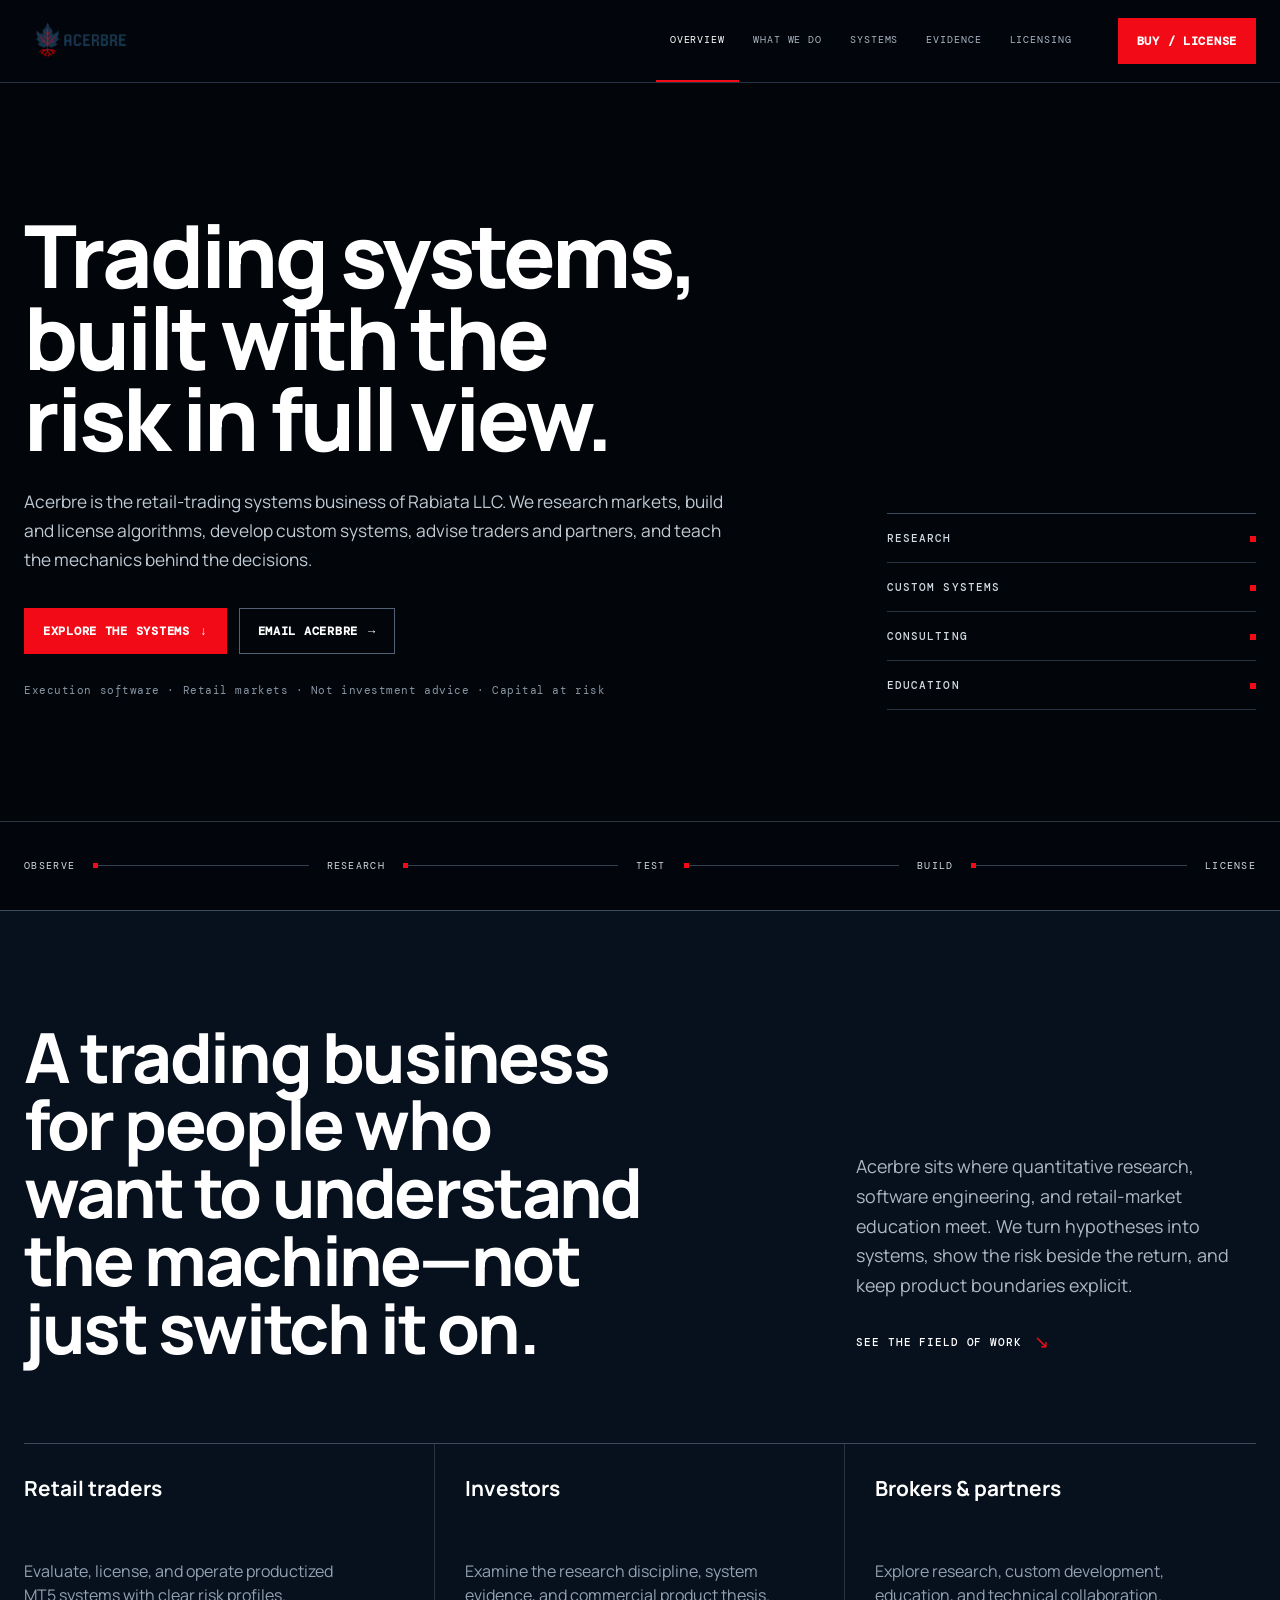
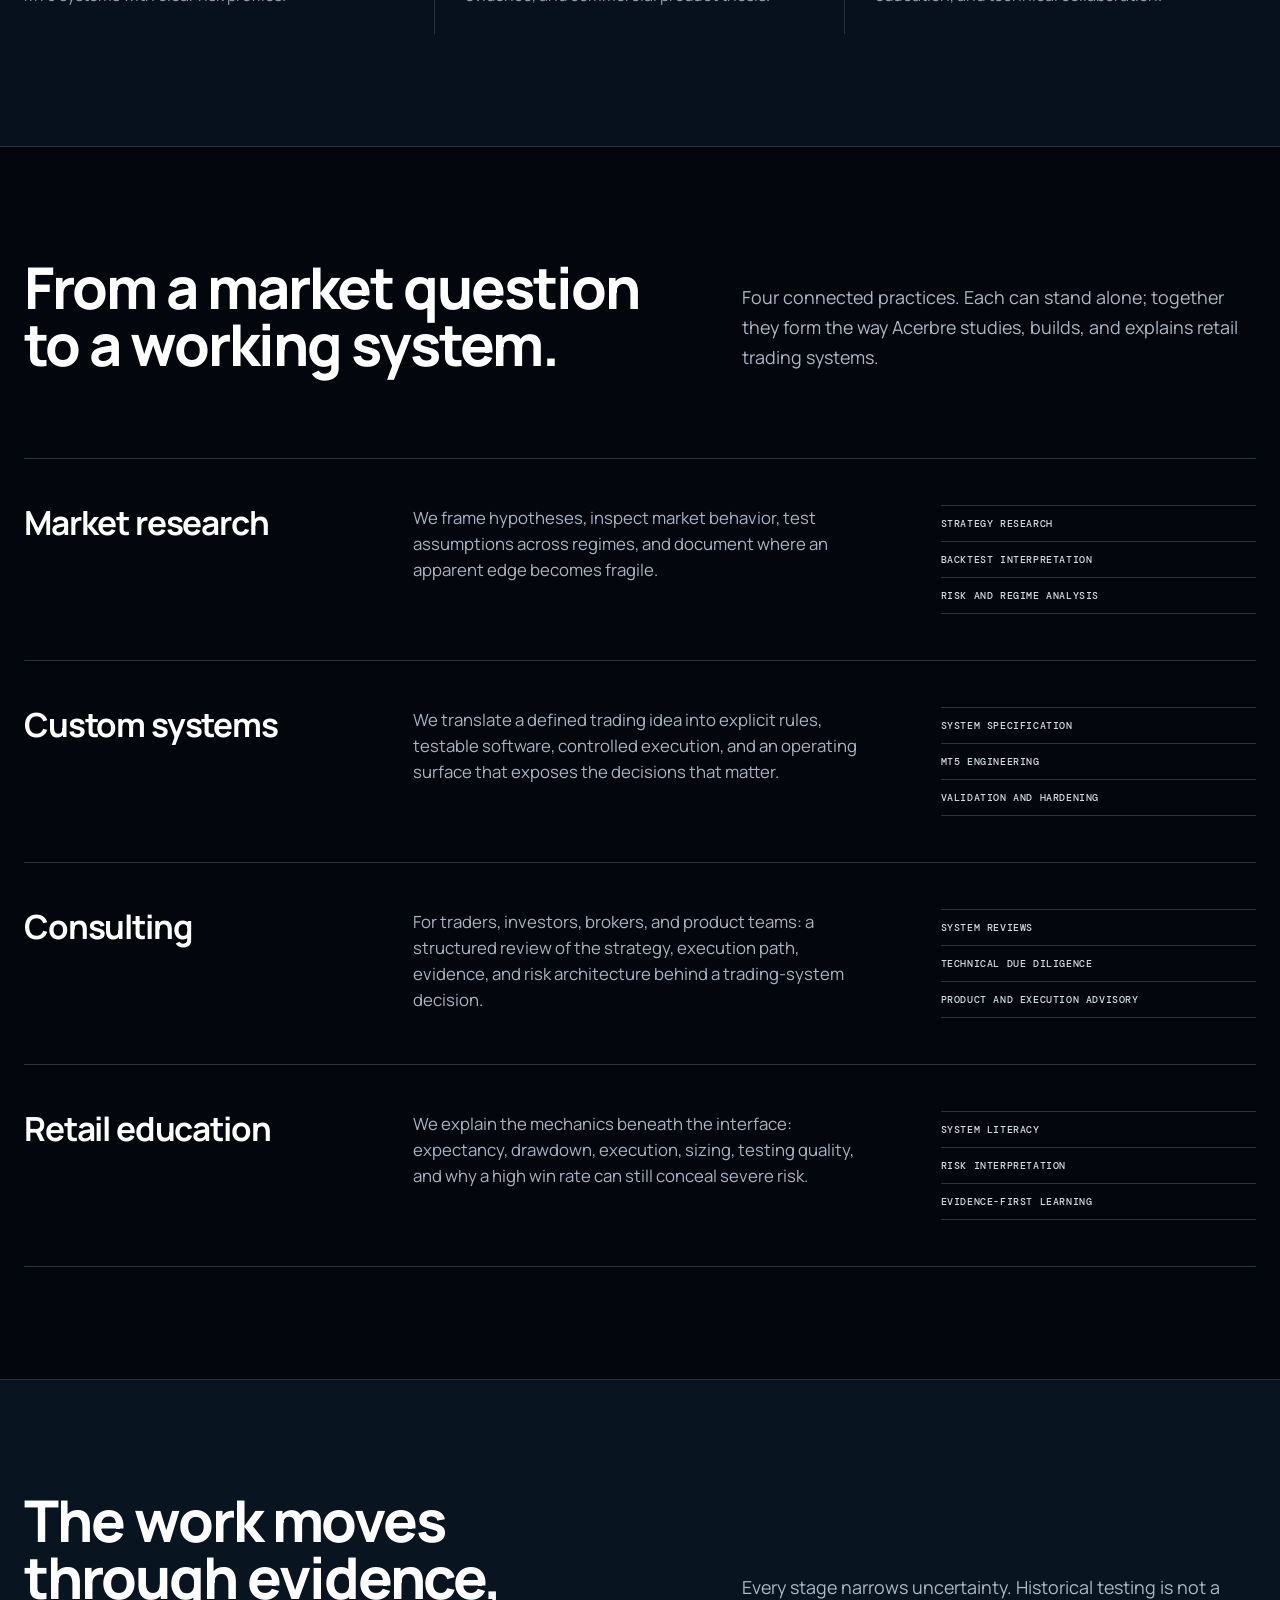
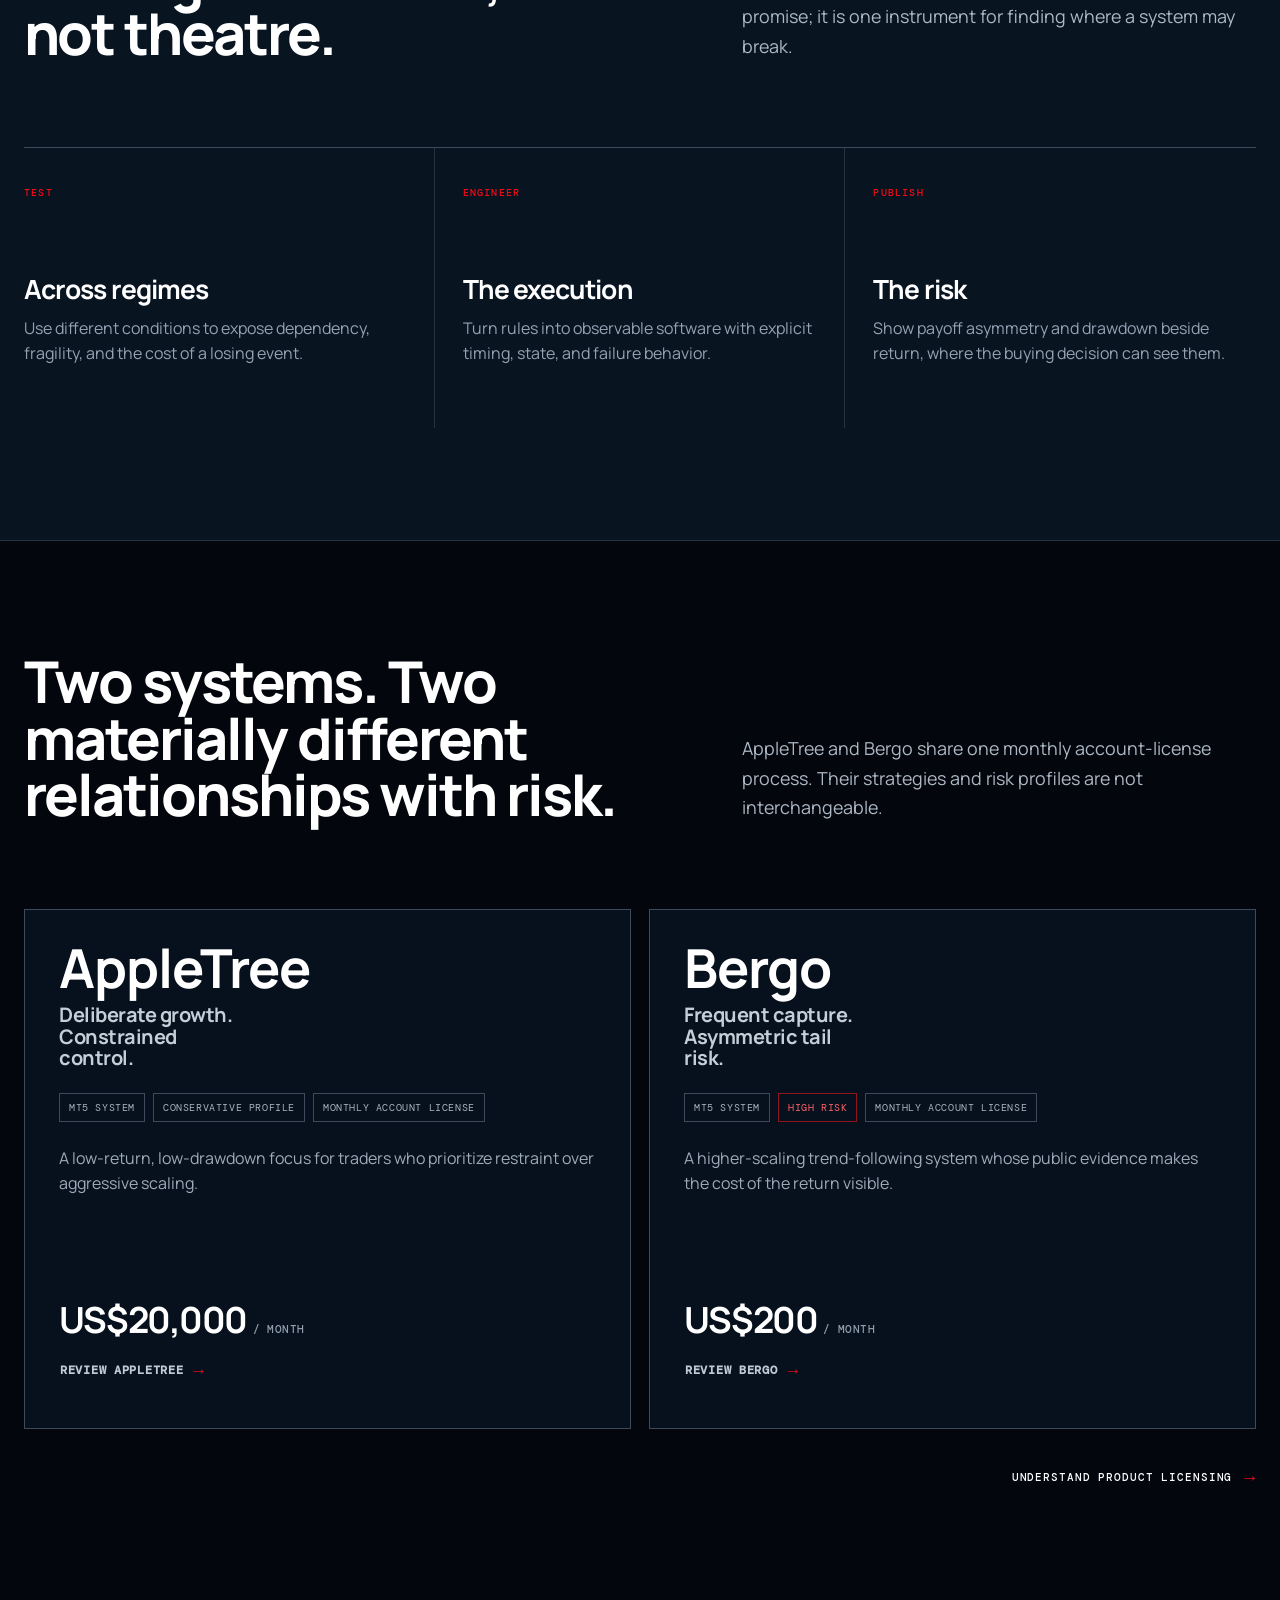
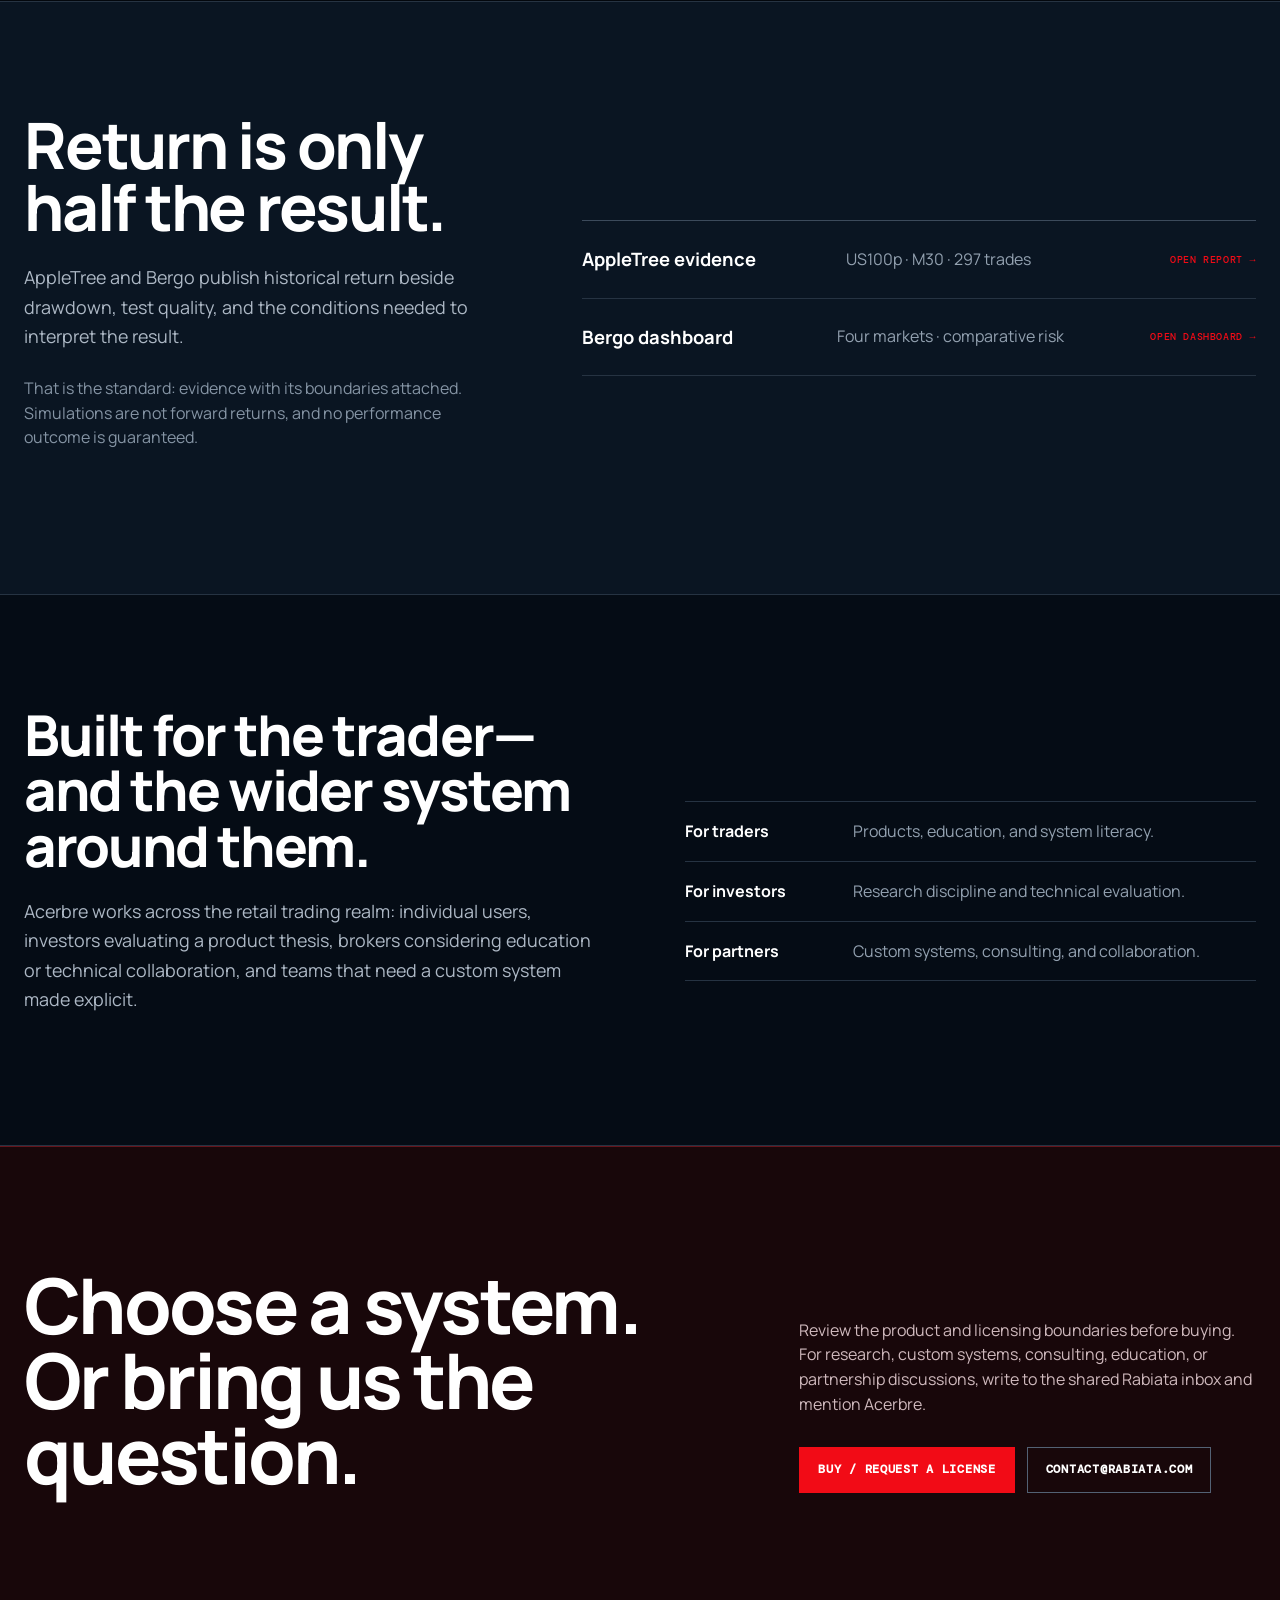
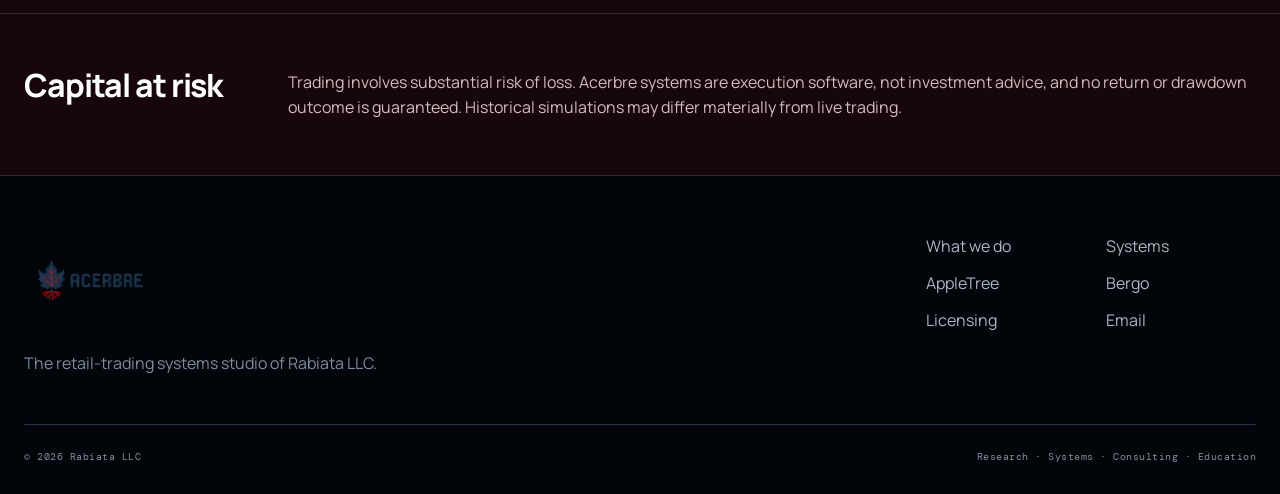
==== commit 6675a2a5: "Refine imagery and unify monthly licensing" ====
--- a/index.html
+++ b/index.html
@@ -7,7 +7,6 @@
   <meta name="description" content="Acerbre is Rabiata's retail-trading systems studio: algorithm research, licensed MT5 products, custom systems, consulting, and education.">
   <meta property="og:title" content="Acerbre — Trading Systems, Research & Education">
   <meta property="og:description" content="Retail trading systems built with the risk in full view.">
-  <meta property="og:image" content="https://acerbre.rabiata.com/assets/observatory-hero.webp">
   <meta property="og:type" content="website">
   <meta property="og:url" content="https://acerbre.rabiata.com/">
   <title>Acerbre — Trading Systems, Research & Education</title>
@@ -20,10 +19,10 @@
 <body class="home-page">
   <!--
   THESIS: Acerbre is a market observatory that turns retail-market uncertainty into researched, testable systems; it refuses the generic fintech hero-and-metrics template.
-  OWN-WORLD: Nocturnal navy instruments, dense pixel-art field imagery, steel measurement hardware, white evidence marks, and one red decision signal.
+  OWN-WORLD: Nocturnal navy surfaces, rigorous typography, steel rules, white evidence marks, and one red decision signal. Product artwork stays on its product page.
   STORY: Visitors understand the business, see its services and method, compare its systems, inspect real evidence, then buy or start a conversation.
-  FIRST VIEWPORT: A full-height observatory image holds the right side while the offer, action, live signal trace, and method rail occupy the left and lower edge.
-  FORM: Incumbent signal-desk expanded into a cinematic observatory; key incumbent-observatory-extension.
+  FIRST VIEWPORT: A direct business statement, the four practices, clear actions, and the method rail establish the offer without market-category imagery.
+  FORM: A restrained editorial instrument; key incumbent-observatory-distilled.
   FINISH: unreviewed and undocumented is unfinished; this build ends with the finish review, the verdict, and DESIGN.md
   -->
   <a class="skip-link" href="#main">Skip to content</a>
@@ -40,13 +39,16 @@
 
   <main id="main">
     <section class="observatory-hero" aria-labelledby="hero-title">
-      <div class="hero-media" aria-hidden="true"><img src="/assets/observatory-hero.webp" width="1600" height="900" alt=""><canvas id="signal-canvas"></canvas><div class="instrument-rings"><i></i><i></i><i></i></div></div>
-      <div class="hero-vignette" aria-hidden="true"></div>
       <div class="shell observatory-copy">
-        <h1 id="hero-title">Trading systems, built with the risk in full view.</h1>
-        <p class="hero-intro">Acerbre is the retail-trading systems studio of Rabiata LLC. We research markets, build and license algorithms, develop custom systems, advise traders and partners, and teach the mechanics behind the decisions.</p>
-        <div class="hero-actions"><a class="btn" href="#systems">Explore the systems <span aria-hidden="true">↓</span></a><a class="btn-outline" href="mailto:contact@rabiata.com?subject=Acerbre%20inquiry">Email Acerbre <span aria-hidden="true">→</span></a></div>
-        <p class="hero-note">Execution software · Retail markets · Not investment advice · Capital at risk</p>
+        <div class="hero-statement">
+          <h1 id="hero-title">Trading systems, built with the risk in full view.</h1>
+          <p class="hero-intro">Acerbre is the retail-trading systems business of Rabiata LLC. We research markets, build and license algorithms, develop custom systems, advise traders and partners, and teach the mechanics behind the decisions.</p>
+          <div class="hero-actions"><a class="btn" href="#systems">Explore the systems <span aria-hidden="true">↓</span></a><a class="btn-outline" href="mailto:contact@rabiata.com?subject=Acerbre%20inquiry">Email Acerbre <span aria-hidden="true">→</span></a></div>
+          <p class="hero-note">Execution software · Retail markets · Not investment advice · Capital at risk</p>
+        </div>
+        <div class="hero-practices" aria-label="Acerbre practices">
+          <span>Research</span><span>Custom systems</span><span>Consulting</span><span>Education</span>
+        </div>
       </div>
       <div class="signal-method" aria-label="How Acerbre works"><div class="shell signal-method-inner"><span>Observe</span><b aria-hidden="true"></b><span>Research</span><b aria-hidden="true"></b><span>Test</span><b aria-hidden="true"></b><span>Build</span><b aria-hidden="true"></b><span>License</span></div></div>
     </section>
@@ -59,34 +61,34 @@
     <section class="field-section section" id="work" aria-labelledby="work-title">
       <div class="shell field-intro"><h2 id="work-title" class="reveal">From a market question to a working system.</h2><p class="lede reveal">Four connected practices. Each can stand alone; together they form the way Acerbre studies, builds, and explains retail trading systems.</p></div>
       <div class="field-ledger">
-        <article class="field-row shell"><figure class="field-visual motion-asset reveal-image"><img src="/assets/field-research.webp" width="900" height="900" loading="lazy" alt="Pixel-art research desk with charts and measuring instruments"></figure><div class="field-copy reveal"><h3>Market research</h3><p>We frame hypotheses, inspect market behavior, test assumptions across regimes, and document where an apparent edge becomes fragile.</p><ul><li>Strategy research</li><li>Backtest interpretation</li><li>Risk and regime analysis</li></ul></div></article>
-        <article class="field-row field-row-reverse shell"><figure class="field-visual motion-asset reveal-image"><img src="/assets/field-custom-systems.webp" width="900" height="900" loading="lazy" alt="Pixel-art modular algorithm engine"></figure><div class="field-copy reveal"><h3>Custom systems</h3><p>We translate a defined trading idea into explicit rules, testable software, controlled execution, and an operating surface that exposes the decisions that matter.</p><ul><li>System specification</li><li>MT5 engineering</li><li>Validation and hardening</li></ul></div></article>
-        <article class="field-row shell"><figure class="field-visual motion-asset reveal-image"><img src="/assets/field-consulting.webp" width="900" height="900" loading="lazy" alt="Pixel-art strategy table focused on a measured risk point"></figure><div class="field-copy reveal"><h3>Consulting</h3><p>For traders, investors, brokers, and product teams: a structured review of the strategy, execution path, evidence, and risk architecture behind a trading-system decision.</p><ul><li>System reviews</li><li>Technical due diligence</li><li>Product and execution advisory</li></ul></div></article>
-        <article class="field-row field-row-reverse shell"><figure class="field-visual motion-asset reveal-image"><img src="/assets/field-education.webp" width="900" height="900" loading="lazy" alt="Pixel-art market atlas explaining charts, volatility, and risk"></figure><div class="field-copy reveal"><h3>Retail education</h3><p>We explain the mechanics beneath the interface: expectancy, drawdown, execution, sizing, testing quality, and why a high win rate can still conceal severe risk.</p><ul><li>System literacy</li><li>Risk interpretation</li><li>Evidence-first learning</li></ul></div></article>
+        <article class="field-row shell reveal"><h3>Market research</h3><p>We frame hypotheses, inspect market behavior, test assumptions across regimes, and document where an apparent edge becomes fragile.</p><ul><li>Strategy research</li><li>Backtest interpretation</li><li>Risk and regime analysis</li></ul></article>
+        <article class="field-row shell reveal"><h3>Custom systems</h3><p>We translate a defined trading idea into explicit rules, testable software, controlled execution, and an operating surface that exposes the decisions that matter.</p><ul><li>System specification</li><li>MT5 engineering</li><li>Validation and hardening</li></ul></article>
+        <article class="field-row shell reveal"><h3>Consulting</h3><p>For traders, investors, brokers, and product teams: a structured review of the strategy, execution path, evidence, and risk architecture behind a trading-system decision.</p><ul><li>System reviews</li><li>Technical due diligence</li><li>Product and execution advisory</li></ul></article>
+        <article class="field-row shell reveal"><h3>Retail education</h3><p>We explain the mechanics beneath the interface: expectancy, drawdown, execution, sizing, testing quality, and why a high win rate can still conceal severe risk.</p><ul><li>System literacy</li><li>Risk interpretation</li><li>Evidence-first learning</li></ul></article>
       </div>
     </section>
 
     <section class="method-section section" aria-labelledby="method-title">
       <div class="shell method-heading"><h2 id="method-title" class="reveal">The work moves through evidence, not theatre.</h2><p class="lede reveal">Every stage narrows uncertainty. Historical testing is not a promise; it is one instrument for finding where a system may break.</p></div>
       <div class="shell method-triptych">
-        <article class="method-panel reveal"><img src="/assets/field-testing.webp" width="900" height="900" loading="lazy" alt="Pixel-art archive testing a strategy across many market histories"><div><h3>Test across regimes</h3><p>Use different conditions to expose dependency, fragility, and the cost of a losing event.</p></div></article>
-        <article class="method-panel reveal"><img src="/assets/field-execution.webp" width="900" height="900" loading="lazy" alt="Pixel-art timing instrument carrying a signal into controlled execution"><div><h3>Engineer the execution</h3><p>Turn rules into observable software with explicit timing, state, and failure behavior.</p></div></article>
-        <article class="method-panel reveal"><img src="/assets/field-risk.webp" width="900" height="900" loading="lazy" alt="Pixel-art drawdown canyon showing descent and partial recovery"><div><h3>Publish the risk</h3><p>Show payoff asymmetry and drawdown beside return, where the buying decision can see them.</p></div></article>
+        <article class="method-panel reveal"><span>Test</span><h3>Across regimes</h3><p>Use different conditions to expose dependency, fragility, and the cost of a losing event.</p></article>
+        <article class="method-panel reveal"><span>Engineer</span><h3>The execution</h3><p>Turn rules into observable software with explicit timing, state, and failure behavior.</p></article>
+        <article class="method-panel reveal"><span>Publish</span><h3>The risk</h3><p>Show payoff asymmetry and drawdown beside return, where the buying decision can see them.</p></article>
       </div>
     </section>
 
     <section class="systems-section section" id="systems" aria-labelledby="systems-title">
-      <div class="shell systems-heading"><h2 id="systems-title" class="reveal">Two systems. Two materially different relationships with risk.</h2><p class="lede reveal">AppleTree and Bergo are separate products with separate licenses. Their profiles are not interchangeable.</p></div>
+      <div class="shell systems-heading"><h2 id="systems-title" class="reveal">Two systems. Two materially different relationships with risk.</h2><p class="lede reveal">AppleTree and Bergo share one monthly account-license process. Their strategies and risk profiles are not interchangeable.</p></div>
       <div class="shell product-grid home-product-grid">
-        <a class="product-card appletree reveal" href="/appletree/" aria-label="Explore AppleTree"><div class="product-copy"><h3><span class="product-name">AppleTree</span><span class="product-promise">Deliberate growth. Constrained control.</span></h3><div class="product-meta"><span class="chip">MT5 system</span><span class="chip">Conservative profile</span><span class="chip">Account-bound</span></div><p>A low-return, low-drawdown focus for traders who prioritize restraint over aggressive scaling.</p><strong class="price">US$20,000</strong><span class="btn-quiet">Review AppleTree <span class="arrow" aria-hidden="true">→</span></span></div><div class="product-art"><img class="pixel-art" src="/assets/appletree_pixel_asset.png" width="666" height="920" loading="lazy" decoding="async" alt="Pixel artwork of AppleTree"></div></a>
-        <a class="product-card bergo reveal" href="/bergo/" aria-label="Explore Bergo"><div class="product-copy"><h3><span class="product-name">Bergo</span><span class="product-promise">Frequent capture. Asymmetric tail risk.</span></h3><div class="product-meta"><span class="chip">MT5 system</span><span class="chip red">High risk</span><span class="chip">Martingale behavior</span></div><p>A higher-scaling trend-following system whose public evidence makes the cost of the return visible.</p><strong class="price">US$200</strong><span class="btn-quiet">Review Bergo <span class="arrow" aria-hidden="true">→</span></span></div><div class="product-art"><img class="pixel-art" src="/assets/bergo_pixel_asset.png" width="664" height="920" loading="lazy" decoding="async" alt="Pixel artwork of Bergo"></div></a>
+        <a class="product-card appletree reveal" href="/appletree/" aria-label="Explore AppleTree"><div class="product-copy"><h3><span class="product-name">AppleTree</span><span class="product-promise">Deliberate growth. Constrained control.</span></h3><div class="product-meta"><span class="chip">MT5 system</span><span class="chip">Conservative profile</span><span class="chip">Monthly account license</span></div><p>A low-return, low-drawdown focus for traders who prioritize restraint over aggressive scaling.</p><strong class="price">US$20,000 <small>/ month</small></strong><span class="btn-quiet">Review AppleTree <span class="arrow" aria-hidden="true">→</span></span></div></a>
+        <a class="product-card bergo reveal" href="/bergo/" aria-label="Explore Bergo"><div class="product-copy"><h3><span class="product-name">Bergo</span><span class="product-promise">Frequent capture. Asymmetric tail risk.</span></h3><div class="product-meta"><span class="chip">MT5 system</span><span class="chip red">High risk</span><span class="chip">Monthly account license</span></div><p>A higher-scaling trend-following system whose public evidence makes the cost of the return visible.</p><strong class="price">US$200 <small>/ month</small></strong><span class="btn-quiet">Review Bergo <span class="arrow" aria-hidden="true">→</span></span></div></a>
       </div>
       <div class="shell compare-link reveal"><a class="text-link" href="/licensing/">Understand product licensing <span aria-hidden="true">→</span></a></div>
     </section>
 
-    <section class="evidence-section section" id="evidence" aria-labelledby="evidence-title"><div class="shell evidence-grid"><div class="evidence-copy reveal"><h2 id="evidence-title">Return is only half the result.</h2><p class="lede">Bergo’s public dashboard puts historical net return, drawdown, profit factor, Sharpe ratio, payoff asymmetry, trade count, and test quality in the same view.</p><p>That is the standard: evidence with its limitations attached. Simulations are not forward returns, and no performance outcome is guaranteed.</p><a class="btn" href="/bergo/#performance">Open the Bergo dashboard</a></div><figure class="evidence-visual motion-asset reveal-image"><img src="/assets/field-markets.webp" width="900" height="900" loading="lazy" alt="Pixel-art observatory overlooking several retail market landscapes"><figcaption>Indices · Energy · Metals · Historical simulations only</figcaption></figure></div></section>
+    <section class="evidence-section section" id="evidence" aria-labelledby="evidence-title"><div class="shell evidence-grid"><div class="evidence-copy reveal"><h2 id="evidence-title">Return is only half the result.</h2><p class="lede">AppleTree and Bergo publish historical return beside drawdown, test quality, and the conditions needed to interpret the result.</p><p>That is the standard: evidence with its boundaries attached. Simulations are not forward returns, and no performance outcome is guaranteed.</p></div><div class="evidence-index reveal"><a href="/appletree/#performance"><strong>AppleTree evidence</strong><span>US100p · M30 · 297 trades</span><b>Open report →</b></a><a href="/bergo/#performance"><strong>Bergo dashboard</strong><span>Four markets · comparative risk</span><b>Open dashboard →</b></a></div></div></section>
 
-    <section class="partner-section section" aria-labelledby="partner-title"><div class="shell partner-grid"><figure class="partner-visual motion-asset reveal-image"><img src="/assets/field-partnerships.webp" width="900" height="900" loading="lazy" alt="Pixel-art network of independent observatories around a shared market hub"></figure><div class="partner-copy reveal"><h2 id="partner-title">Built for the trader—and the wider system around them.</h2><p class="lede">Acerbre works across the retail trading realm: individual users, investors evaluating a product thesis, brokers considering education or technical collaboration, and teams that need a custom system made explicit.</p><div class="partner-lines"><p><strong>For traders</strong><span>Products, education, and system literacy.</span></p><p><strong>For investors</strong><span>Research discipline and technical evaluation.</span></p><p><strong>For partners</strong><span>Custom systems, consulting, and collaboration.</span></p></div></div></div></section>
+    <section class="partner-section section" aria-labelledby="partner-title"><div class="shell partner-grid"><div class="partner-copy reveal"><h2 id="partner-title">Built for the trader—and the wider system around them.</h2><p class="lede">Acerbre works across the retail trading realm: individual users, investors evaluating a product thesis, brokers considering education or technical collaboration, and teams that need a custom system made explicit.</p></div><div class="partner-lines reveal"><p><strong>For traders</strong><span>Products, education, and system literacy.</span></p><p><strong>For investors</strong><span>Research discipline and technical evaluation.</span></p><p><strong>For partners</strong><span>Custom systems, consulting, and collaboration.</span></p></div></div></section>
 
     <section class="closing-section" aria-labelledby="closing-title"><div class="shell closing-grid"><h2 id="closing-title" class="reveal">Choose a system.<br>Or bring us the question.</h2><div class="closing-actions reveal"><p>Review the product and licensing boundaries before buying. For research, custom systems, consulting, education, or partnership discussions, write to the shared Rabiata inbox and mention Acerbre.</p><div class="hero-actions"><a class="btn" href="/licensing/">Buy / request a license</a><a class="btn-outline" href="mailto:contact@rabiata.com?subject=Acerbre%20inquiry">contact@rabiata.com</a></div></div></div></section>
 
--- a/assets/site.css
+++ b/assets/site.css
@@ -155,19 +155,16 @@
 .section-head .lede { margin: 0; }
 
 .product-grid { display: grid; grid-template-columns: repeat(2, minmax(0, 1fr)); gap: 18px; }
-.product-card { position: relative; display: grid; grid-template-columns: minmax(0, 1fr) 42%; min-height: 520px; overflow: hidden; border: 1px solid var(--line-strong); background: var(--navy); text-decoration: none; }
+.product-card { position: relative; display: grid; min-height: 480px; overflow: hidden; border: 1px solid var(--line-strong); background: var(--navy); text-decoration: none; }
 .product-card:hover { border-color: #69788a; }
 .product-copy { z-index: 1; display: flex; flex-direction: column; align-items: flex-start; padding: 34px; }
 .product-copy .price { margin-top: auto; padding-top: 32px; color: var(--white); font-size: 2.25rem; font-weight: 700; letter-spacing: -.04em; }
+.product-copy .price small { color: #8f9dad; font: 500 11px var(--mono); letter-spacing: .04em; text-transform: uppercase; }
 .product-copy p { color: #9eabb9; }
 .product-meta { display: flex; flex-wrap: wrap; gap: 8px; margin: 8px 0 26px; }
 .chip { padding: 6px 9px; border: 1px solid var(--line-strong); color: #a8b3c0; font-family: var(--mono); font-size: 10px; letter-spacing: .06em; text-transform: uppercase; }
 .chip.red { border-color: #8f151c; color: #ff626a; }
-.product-art { display: flex; align-items: stretch; justify-content: center; min-width: 0; padding: 0; background: #050b13; border-left: 1px solid var(--line); overflow: hidden; }
 .pixel-art { width: auto; max-width: 100%; height: auto; max-height: 500px; image-rendering: pixelated; image-rendering: crisp-edges; }
-.product-card.appletree .pixel-art { width: 333px; }
-.product-card.bergo .pixel-art { width: 332px; }
-.product-card .product-art .pixel-art { width: 100%; height: 100%; max-width: none; max-height: none; object-fit: cover; object-position: center bottom; }
 
 .compare { width: 100%; border-collapse: collapse; border: 1px solid var(--line-strong); }
 .compare th, .compare td { padding: 18px 20px; border-bottom: 1px solid var(--line); text-align: left; vertical-align: top; }
@@ -222,16 +219,13 @@
 .result-ledger dd small { display: block; margin-top: 8px; color: #cfb9bd; font: 500 10px var(--mono); letter-spacing: .04em; }
 .result-ledger .risk-reading { background: #17070a; }
 .result-ledger .risk-reading dd { color: #ff626a; }
-.test-context { display: grid; grid-template-columns: 1.1fr .9fr; gap: 64px; margin-top: 64px; align-items: stretch; }
+.test-context { display: grid; grid-template-columns: minmax(0, 1fr); margin-top: 64px; }
 .test-context h3 { margin-bottom: 24px; font-size: 1.8rem; }
 .test-conditions table { width: 100%; border-collapse: collapse; }
 .test-conditions th,
 .test-conditions td { padding: 15px 0; border-bottom: 1px solid var(--line); text-align: left; vertical-align: top; }
 .test-conditions th { width: 43%; padding-right: 22px; color: #8f9dad; font: 500 10px var(--mono); letter-spacing: .05em; text-transform: uppercase; }
 .test-conditions td { color: #d4dce4; }
-.test-limits { padding: 34px 38px; border-block: 1px solid #5b151b; background: #17070a; }
-.test-limits p { color: #cfb9bd; }
-.test-limits p:last-child { margin-bottom: 0; color: var(--white); font-weight: 600; }
 .license-decision { border-block: 1px solid var(--line-strong); background: var(--navy-2); }
 .license-decision-grid { display: grid; grid-template-columns: 1.15fr .85fr; gap: 90px; align-items: end; }
 .license-decision h2 { margin: 0; max-width: 800px; font-size: clamp(2.7rem, 5vw, 5.2rem); text-wrap: balance; }
@@ -308,10 +302,7 @@
   .facts { grid-template-columns: 1fr; }
   .fact, .fact:last-child { min-height: 92px; border-right: 1px solid var(--line); }
   .section { padding-block: 76px; }
-  .product-card { grid-template-columns: 1fr; }
   .product-copy { min-height: 410px; padding: 26px; }
-  .product-art { min-height: 0; border-left: 0; border-top: 1px solid var(--line); }
-  .product-card .product-art .pixel-art { width: 100%; height: auto; max-height: none; object-fit: contain; }
   .compare { display: block; width: 100%; max-width: 100%; overflow-x: auto; white-space: nowrap; }
   .product-hero-grid { min-height: auto; }
   .hero-art { min-height: 480px; }
@@ -361,26 +352,14 @@
   border-bottom: 1px solid var(--line-strong);
   background: #02060b;
 }
-.hero-media,
-.hero-vignette { position: absolute; inset: 0; }
-.hero-media { left: 30%; overflow: hidden; }
-.hero-media::after { content: ""; position: absolute; inset: 0; background: linear-gradient(90deg, #03070d 0%, rgba(3,7,13,.78) 18%, rgba(3,7,13,.12) 57%, rgba(3,7,13,.28) 100%); }
-.hero-media > img { width: 100%; height: 100%; max-width: none; object-fit: cover; object-position: 58% center; animation: observatoryDrift 20s ease-in-out infinite alternate; }
-.hero-media canvas { position: absolute; inset: 0; z-index: 2; width: 100%; height: 100%; opacity: .48; mix-blend-mode: screen; }
-.hero-vignette { z-index: 1; background: linear-gradient(180deg, rgba(3,7,13,.1), transparent 48%, rgba(3,7,13,.72)); pointer-events: none; }
-.observatory-copy { position: relative; z-index: 4; padding-block: 100px 168px; }
+.observatory-copy { position: relative; z-index: 4; display: grid; grid-template-columns: minmax(0, 1.35fr) minmax(250px, .65fr); gap: 96px; align-items: end; padding-block: 100px 168px; }
 .observatory-copy h1 { max-width: 850px; margin: 0 0 28px; font-size: clamp(3.4rem, 6.8vw, 6rem); line-height: .94; text-wrap: balance; }
-.hero-intro { max-width: 710px; margin: 0; color: #c0cad4; font-size: clamp(1.05rem, 1.35vw, 1.22rem); line-height: 1.68; text-shadow: 0 2px 22px #03070d; }
+.hero-intro { max-width: 710px; margin: 0; color: #c0cad4; font-size: clamp(1.05rem, 1.35vw, 1.22rem); line-height: 1.68; }
 .observatory-copy .hero-actions { margin-top: 34px; }
 .observatory-copy .hero-note { color: #8996a5; }
-.instrument-rings { position: absolute; z-index: 3; top: 48%; left: 66%; width: min(38vw, 580px); aspect-ratio: 1; transform: translate(-50%,-50%); pointer-events: none; }
-.instrument-rings::before,
-.instrument-rings::after,
-.instrument-rings i { content: ""; position: absolute; inset: 0; border: 1px solid rgba(132,165,199,.2); border-radius: 50%; }
-.instrument-rings::after { inset: 8%; border-style: dashed; border-color: rgba(242,11,22,.28); animation: ringSpin 32s linear infinite; }
-.instrument-rings i:nth-child(1) { inset: 20%; border-color: rgba(165,193,220,.24); animation: ringSpinReverse 18s linear infinite; }
-.instrument-rings i:nth-child(2) { inset: 36%; border-color: rgba(242,11,22,.3); }
-.instrument-rings i:nth-child(3) { inset: 48%; background: rgba(242,11,22,.12); border-color: rgba(255,78,88,.38); box-shadow: 0 0 44px rgba(242,11,22,.18); animation: corePulse 2.6s ease-in-out infinite; }
+.hero-practices { border-top: 1px solid var(--line-strong); }
+.hero-practices span { display: block; padding: 17px 0; border-bottom: 1px solid var(--line); color: #d2dae2; font: 500 11px var(--mono); letter-spacing: .1em; text-transform: uppercase; }
+.hero-practices span::after { content: ""; float: right; width: 6px; height: 6px; margin-top: 5px; background: var(--red); }
 .signal-method { position: absolute; z-index: 5; bottom: 0; left: 0; right: 0; border-top: 1px solid rgba(106,124,144,.4); background: rgba(3,7,13,.72); backdrop-filter: blur(12px); }
 .signal-method-inner { min-height: 88px; display: flex; align-items: center; }
 .signal-method span { color: #d2dae2; font: 10px var(--mono); letter-spacing: .13em; text-transform: uppercase; white-space: nowrap; }
@@ -416,31 +395,24 @@
 .systems-heading .lede,
 .method-heading .lede { margin: 0; }
 .field-ledger { display: grid; gap: 0; }
-.field-row { display: grid; grid-template-columns: minmax(0,1.15fr) minmax(320px,.85fr); min-height: 650px; align-items: center; border-top: 1px solid var(--line); }
+.field-row { display: grid; grid-template-columns: minmax(220px,.7fr) minmax(0,1fr) minmax(220px,.68fr); gap: 64px; align-items: start; padding-block: 46px; border-top: 1px solid var(--line); }
 .field-row:last-child { border-bottom: 1px solid var(--line); }
-.field-row-reverse .field-visual { order: 2; }
-.field-row-reverse .field-copy { order: 1; padding-left: 0; padding-right: 80px; }
-.field-visual { position: relative; align-self: stretch; margin: 0; overflow: hidden; background: #06101b; }
-.field-visual::after { content: ""; position: absolute; inset: 0; box-shadow: inset 0 0 80px 26px rgba(3,7,13,.5); pointer-events: none; }
-.field-visual img { width: 100%; height: 112%; max-width: none; object-fit: cover; object-position: center; will-change: transform; transform: translateY(var(--parallax,0)); }
-.field-copy { padding-left: 80px; }
-.field-copy h3 { margin-bottom: 28px; font-size: clamp(2.3rem, 4vw, 4.4rem); }
-.field-copy > p { max-width: 52ch; color: #a8b4c1; font-size: 1.05rem; }
-.field-copy ul { display: grid; gap: 0; margin: 38px 0 0; padding: 0; list-style: none; border-top: 1px solid var(--line); }
-.field-copy li { padding: 13px 0; color: #d2dae2; border-bottom: 1px solid var(--line); font: 11px var(--mono); letter-spacing: .06em; text-transform: uppercase; }
-.field-copy li::before { content: ""; display: inline-block; width: 6px; height: 6px; margin-right: 12px; background: var(--red); }
+.field-row h3 { margin: 0; font-size: clamp(1.7rem, 2.6vw, 2.6rem); }
+.field-row > p { max-width: 58ch; margin: 0; color: #a8b4c1; font-size: 1.05rem; }
+.field-row ul { display: grid; gap: 0; margin: 0; padding: 0; list-style: none; border-top: 1px solid var(--line); }
+.field-row li { padding: 11px 0; color: #d2dae2; border-bottom: 1px solid var(--line); font: 500 10px var(--mono); letter-spacing: .06em; text-transform: uppercase; }
 
 .method-section { background: #091421; }
 .method-triptych { display: grid; grid-template-columns: repeat(3,1fr); border-top: 1px solid var(--line-strong); }
-.method-panel { min-width: 0; padding: 0 28px 36px; border-right: 1px solid var(--line); }
+.method-panel { min-width: 0; min-height: 280px; padding: 38px 28px 36px; border-right: 1px solid var(--line); }
 .method-panel:first-child { padding-left: 0; }
 .method-panel:last-child { padding-right: 0; border-right: 0; }
-.method-panel img { width: 100%; aspect-ratio: 1; object-fit: cover; margin-bottom: 30px; clip-path: inset(0 0 0 0); transition: clip-path .7s cubic-bezier(.16,1,.3,1); }
+.method-panel > span { display: block; margin-bottom: 76px; color: var(--red); font: 500 10px var(--mono); letter-spacing: .12em; text-transform: uppercase; }
 .method-panel h3 { margin-bottom: 12px; font-size: 1.65rem; }
 .method-panel p { color: #94a2b2; }
 
 .systems-section { background: #03070d; }
-.home-product-grid .product-card { min-height: 590px; transition: border-color .24s ease, transform .45s cubic-bezier(.16,1,.3,1); }
+.home-product-grid .product-card { min-height: 520px; transition: border-color .24s ease, transform .45s cubic-bezier(.16,1,.3,1); }
 .home-product-grid .product-card:hover { transform: translateY(-6px); }
 .home-product-grid .product-copy h3 { display: grid; gap: 12px; margin-bottom: 0; }
 .home-product-grid .product-name { font-size: clamp(2.7rem,4.2vw,4.8rem); line-height: .9; }
@@ -452,14 +424,14 @@
 .evidence-grid { display: grid; grid-template-columns: .82fr 1.18fr; gap: 90px; align-items: center; }
 .evidence-copy h2 { font-size: clamp(3rem, 5vw, 5.6rem); }
 .evidence-copy > p:not(.lede) { max-width: 58ch; margin: 24px 0 32px; color: #8594a4; }
-.evidence-visual { position: relative; margin: 0; overflow: hidden; background: #03070d; }
-.evidence-visual img { width: 100%; height: auto; transform: translateY(var(--parallax,0)); }
-.evidence-visual figcaption { position: absolute; left: 0; right: 0; bottom: 0; padding: 18px 20px; color: #d4dce4; background: rgba(3,7,13,.82); font: 10px var(--mono); letter-spacing: .08em; text-transform: uppercase; backdrop-filter: blur(8px); }
+.evidence-index { border-top: 1px solid var(--line-strong); }
+.evidence-index a { display: grid; grid-template-columns: minmax(160px,.8fr) minmax(0,1fr) auto; gap: 24px; align-items: center; padding: 24px 0; border-bottom: 1px solid var(--line); text-decoration: none; }
+.evidence-index strong { color: var(--white); font-size: 1.15rem; }
+.evidence-index span { color: #93a1b0; }
+.evidence-index b { color: var(--red); font: 500 10px var(--mono); letter-spacing: .06em; text-transform: uppercase; }
 
 .partner-section { background: #050c15; }
 .partner-grid { display: grid; grid-template-columns: 1fr 1fr; gap: 90px; align-items: center; }
-.partner-visual { margin: 0; overflow: hidden; }
-.partner-visual img { width: 100%; transform: translateY(var(--parallax,0)); }
 .partner-copy h2 { font-size: clamp(2.8rem, 4.4vw, 4.9rem); }
 .partner-lines { margin-top: 42px; border-top: 1px solid var(--line); }
 .partner-lines p { display: grid; grid-template-columns: 140px 1fr; gap: 28px; margin: 0; padding: 17px 0; border-bottom: 1px solid var(--line); }
@@ -472,22 +444,13 @@
 .closing-actions > p { color: #cfb9bd; }
 .closing-actions .hero-actions { margin-top: 30px; }
 
-.js .reveal-image { clip-path: inset(0); filter: none; }
-.js .reveal-image img { animation: assetResolve .9s cubic-bezier(.16,1,.3,1) both; }
-
 @keyframes welcomeScan { from { transform: translateX(0); } to { transform: translateX(min(218px,48vw)); } }
 @keyframes welcomeCopy { from { opacity: 0; transform: translateY(8px); } to { opacity: 1; transform: none; } }
-@keyframes observatoryDrift { from { transform: scale(1.035) translate3d(-.6%,0,0); } to { transform: scale(1.08) translate3d(.8%,-.8%,0); } }
-@keyframes ringSpin { to { transform: rotate(360deg); } }
-@keyframes ringSpinReverse { to { transform: rotate(-360deg); } }
-@keyframes corePulse { 50% { transform: scale(1.13); opacity: .75; } }
 @keyframes signalTravel { 0% { left: 0; opacity: 0; } 10%,80% { opacity: 1; } 100% { left: calc(100% - 5px); opacity: 0; } }
-@keyframes assetResolve { from { opacity: .55; transform: translateY(var(--parallax,0)) scale(1.025); } to { opacity: 1; transform: translateY(var(--parallax,0)) scale(1); } }
 
 @media (max-width: 1080px) {
   .home-page .home-header .nav-links a { padding-inline: 10px; font-size: 9px; }
   .observatory-copy h1 { max-width: 720px; }
-  .hero-media { left: 16%; }
   .identity-grid,
   .field-intro,
   .systems-heading,
@@ -495,16 +458,15 @@
   .evidence-grid,
   .partner-grid,
   .closing-grid { gap: 52px; }
-  .field-row { min-height: 560px; }
-  .field-copy { padding-left: 52px; }
-  .field-row-reverse .field-copy { padding-right: 52px; }
+  .field-row { gap: 42px; }
 }
 
 @media (max-width: 980px) {
   .home-page .home-header .navbar { min-height: 68px; }
-  .hero-media { left: 0; opacity: .72; }
-  .hero-media::after { background: linear-gradient(90deg,#03070d 0%,rgba(3,7,13,.78) 45%,rgba(3,7,13,.28)); }
-  .instrument-rings { left: 75%; width: min(58vw,520px); }
+  .observatory-copy { grid-template-columns: 1fr; gap: 48px; }
+  .hero-practices { display: grid; grid-template-columns: repeat(2, minmax(0,1fr)); }
+  .hero-practices span:nth-child(odd) { padding-right: 20px; }
+  .hero-practices span:nth-child(even) { padding-left: 20px; border-left: 1px solid var(--line); }
   .observatory-copy { padding-block: 96px 160px; }
   .identity-grid,
   .field-intro,
@@ -517,19 +479,13 @@
   .audience-rail article,
   .audience-rail article + article { min-height: 0; padding: 24px 0; border-right: 0; border-bottom: 1px solid var(--line); }
   .audience-rail p { margin-top: 18px; }
-  .field-row,
-  .field-row-reverse { grid-template-columns: 1fr; padding-block: 72px; }
-  .field-row .field-visual,
-  .field-row-reverse .field-visual { order: 1; min-height: 580px; }
-  .field-row .field-copy,
-  .field-row-reverse .field-copy { order: 2; padding: 42px 0 0; }
+  .field-row { grid-template-columns: minmax(200px,.7fr) minmax(0,1.3fr); gap: 28px 44px; }
+  .field-row ul { grid-column: 2; }
   .method-triptych { grid-template-columns: 1fr; }
   .method-panel,
   .method-panel:first-child,
-  .method-panel:last-child { display: grid; grid-template-columns: 42% 1fr; gap: 28px; align-items: center; padding: 28px 0; border-right: 0; border-bottom: 1px solid var(--line); }
-  .method-panel img { margin: 0; }
-  .evidence-visual,
-  .partner-visual { max-width: 720px; }
+  .method-panel:last-child { min-height: 0; padding: 32px 0; border-right: 0; border-bottom: 1px solid var(--line); }
+  .method-panel > span { margin-bottom: 34px; }
   .evidence-intro,
   .balance-instrument,
   .test-context,
@@ -540,10 +496,6 @@
 @media (max-width: 640px) {
   .home-page .section { padding-block: 78px; }
   .observatory-hero { min-height: max(599px, calc(100svh - 68px)); align-items: flex-start; }
-  .hero-media { opacity: .58; }
-  .hero-media > img { object-position: 66% center; }
-  .hero-media::after { background: linear-gradient(180deg,rgba(3,7,13,.15),#03070d 72%); }
-  .instrument-rings { top: 31%; left: 72%; width: 76vw; }
   .observatory-copy { padding-block: 42px 100px; }
   .observatory-copy h1 { font-size: clamp(3rem,14vw,4.2rem); }
   .observatory-copy h1 { margin-bottom: 20px; }
@@ -562,13 +514,9 @@
   .field-intro,
   .systems-heading,
   .method-heading { margin-bottom: 48px; }
-  .field-row .field-visual,
-  .field-row-reverse .field-visual { min-height: 0; aspect-ratio: 1; }
-  .field-copy h3 { font-size: 2.45rem; }
-  .method-panel,
-  .method-panel:first-child,
-  .method-panel:last-child { grid-template-columns: 1fr; }
-  .method-panel img { max-height: 360px; }
+  .field-row { grid-template-columns: 1fr; gap: 18px; padding-block: 34px; }
+  .field-row ul { grid-column: auto; margin-top: 8px; }
+  .field-row h3 { font-size: 2.2rem; }
   .home-product-grid .product-card { min-height: 0; }
   .evidence-copy h2,
   .partner-copy h2 { font-size: 2.7rem; }
@@ -588,16 +536,12 @@
   .test-conditions td { display: block; width: 100%; }
   .test-conditions th { padding: 14px 0 3px; border-bottom: 0; }
   .test-conditions td { padding: 0 0 14px; }
-  .test-limits { padding: 28px 24px; }
   .license-decision h2 { font-size: 2.8rem; }
+  .evidence-index a { grid-template-columns: 1fr; gap: 7px; }
 }
 
 @media (prefers-reduced-motion: reduce) {
   .welcome-sequence { display: none !important; }
-  .hero-media > img,
-  .instrument-rings::after,
-  .instrument-rings i,
   .signal-method b::after { animation: none !important; }
-  .js .reveal,
-  .js .reveal-image { opacity: 1; transform: none; filter: none; clip-path: none; transition: none; }
-}
+  .js .reveal { opacity: 1; transform: none; filter: none; transition: none; }
+}
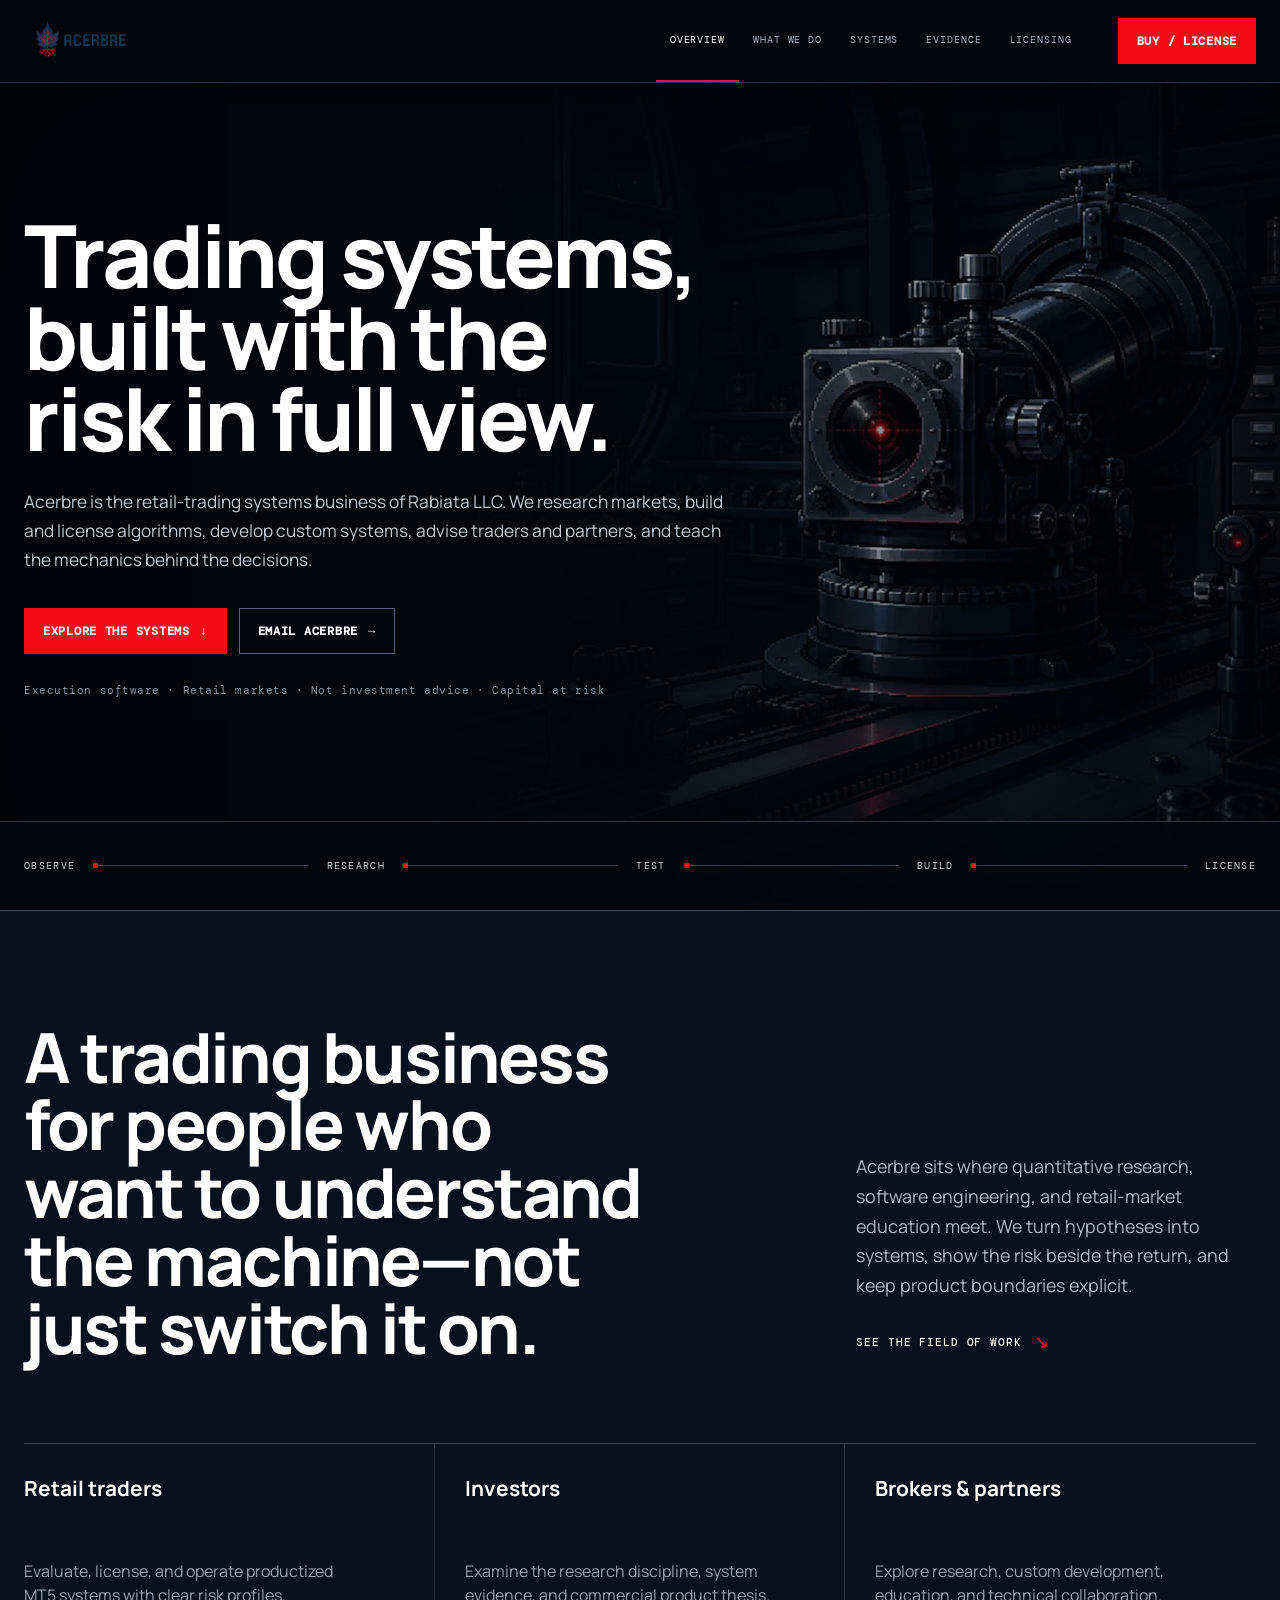
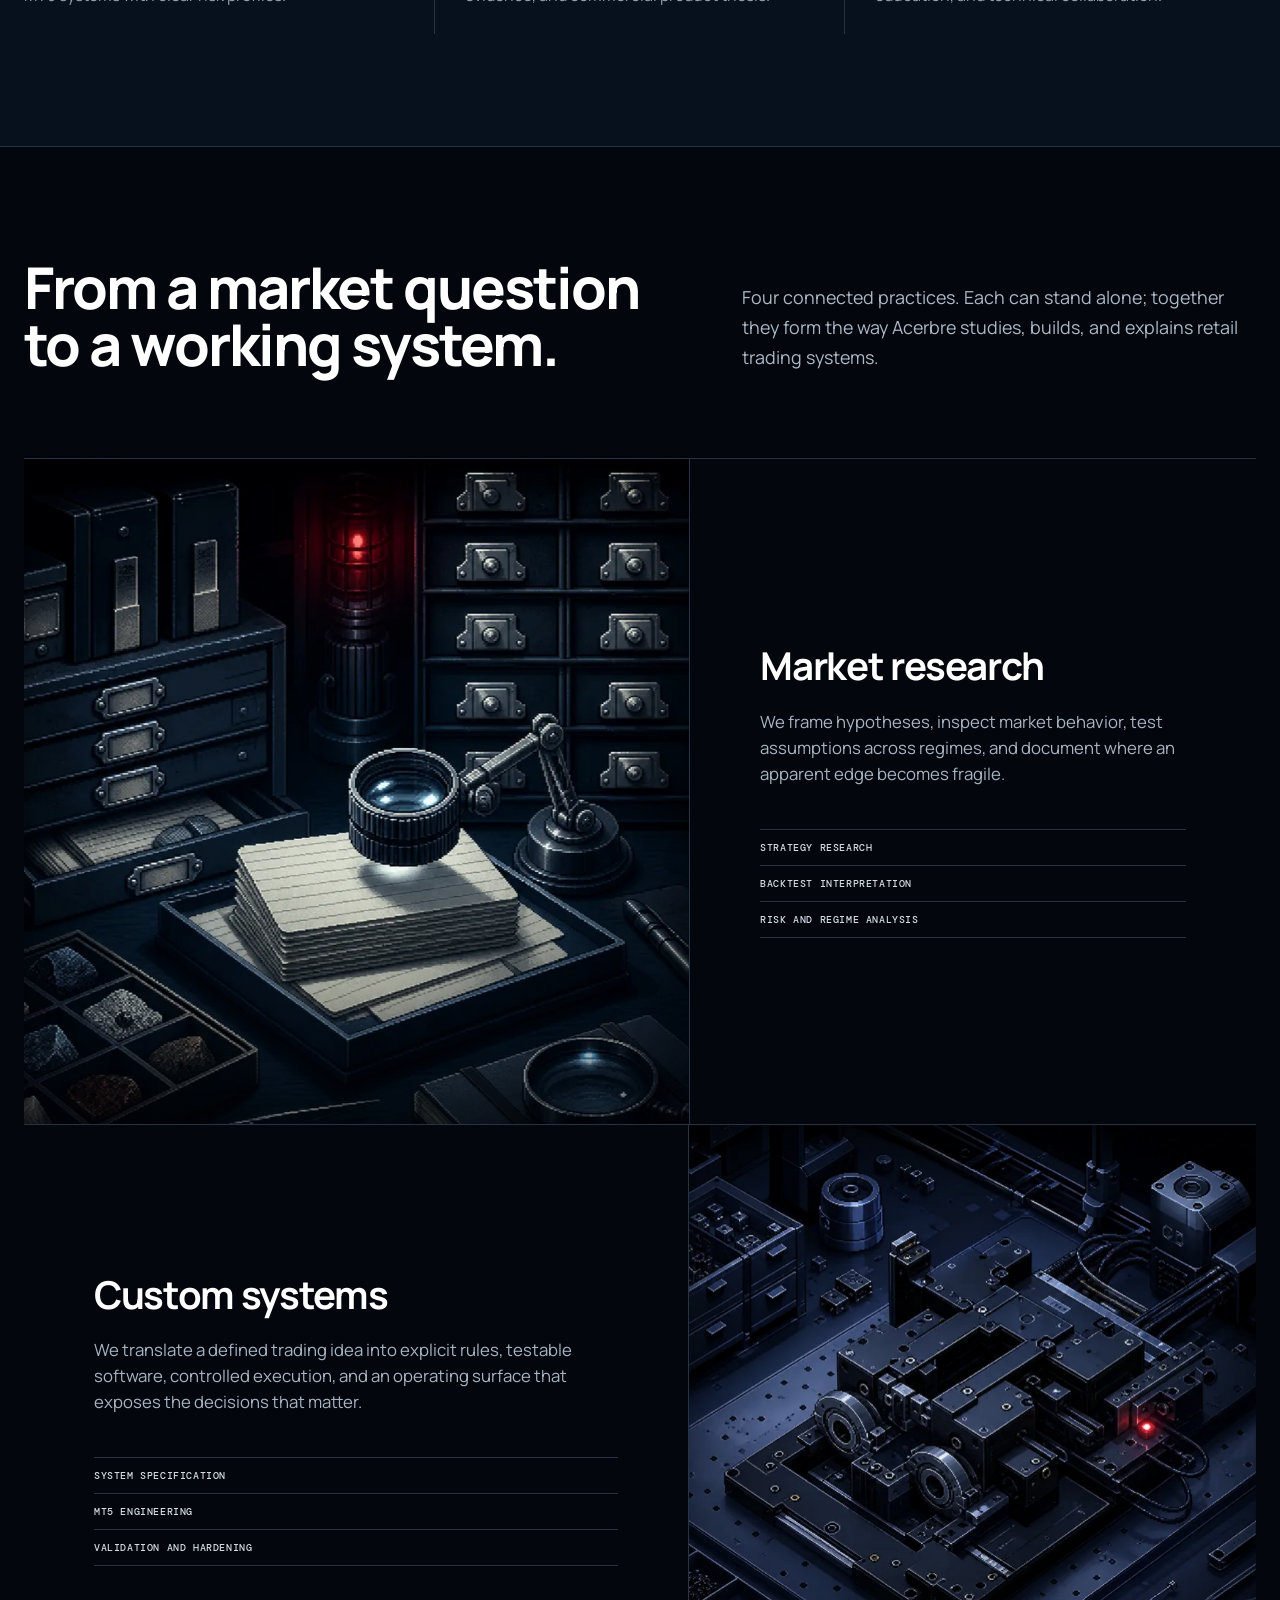
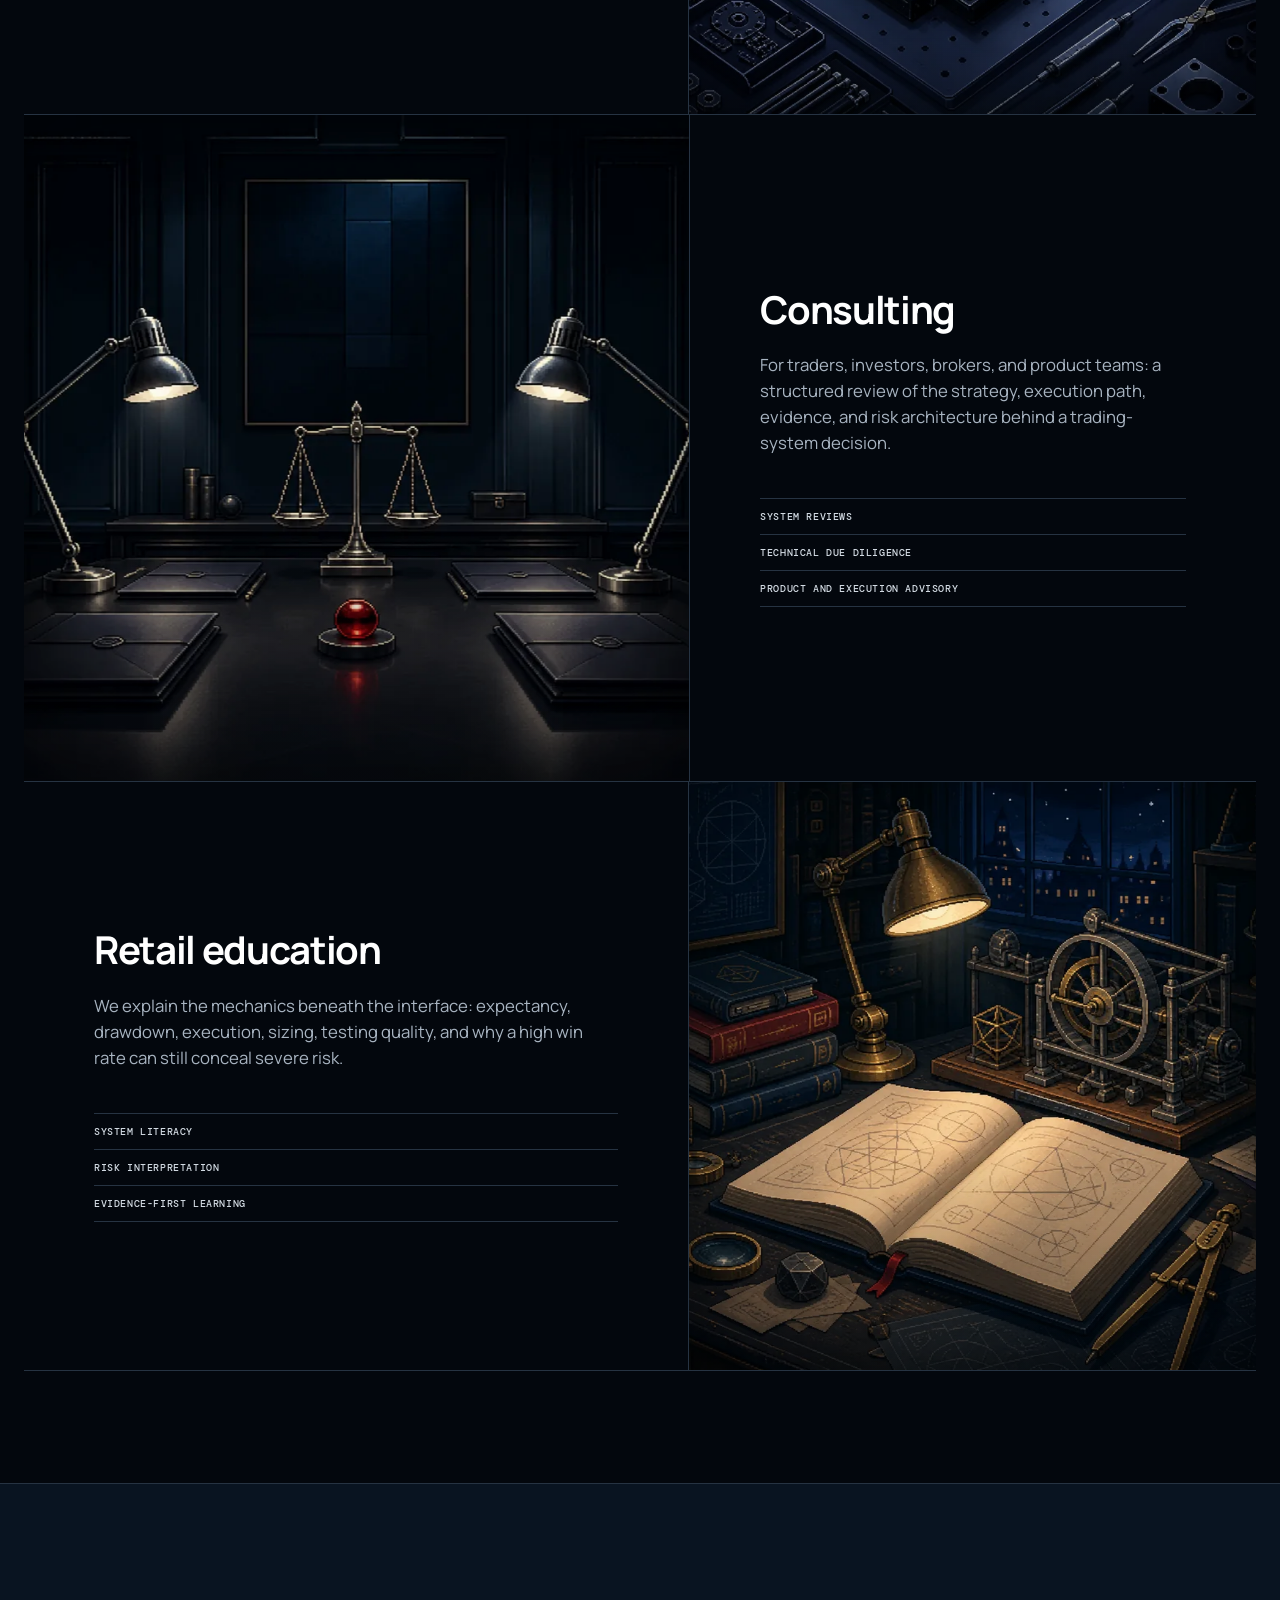
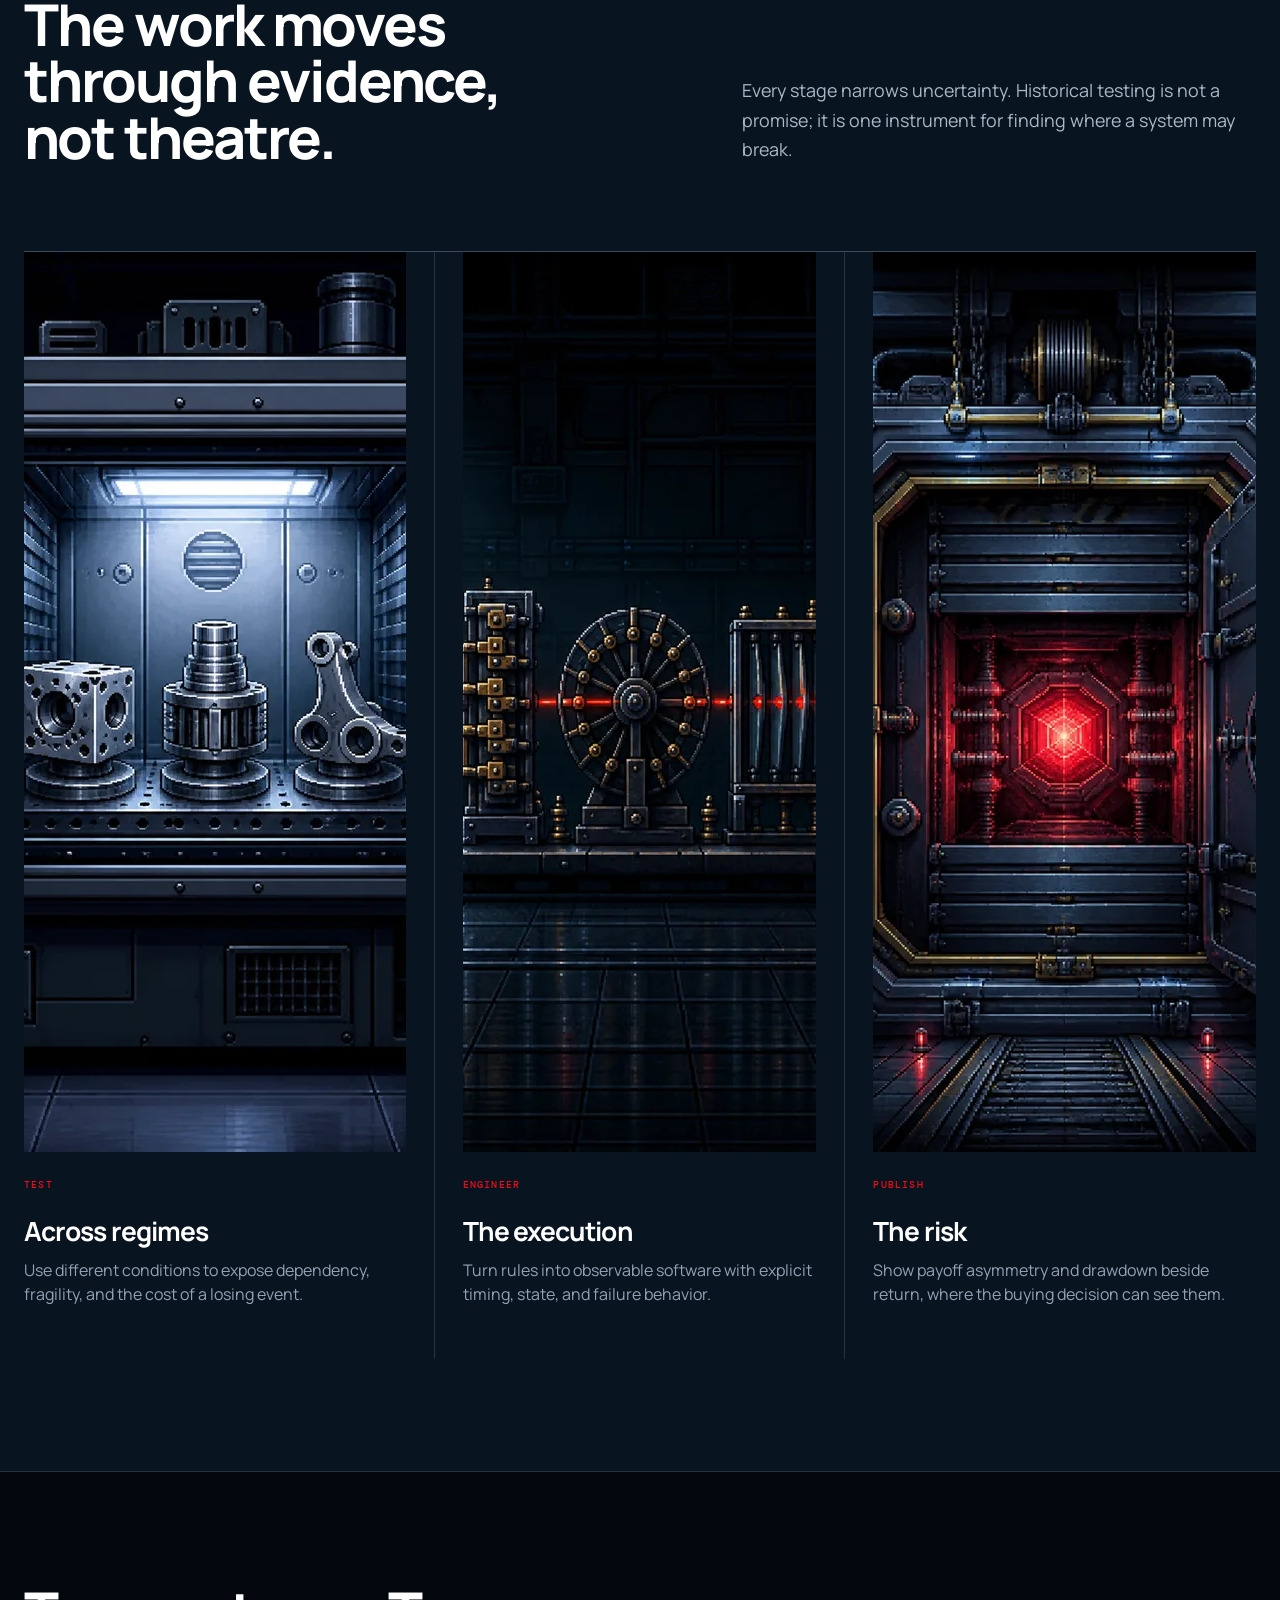
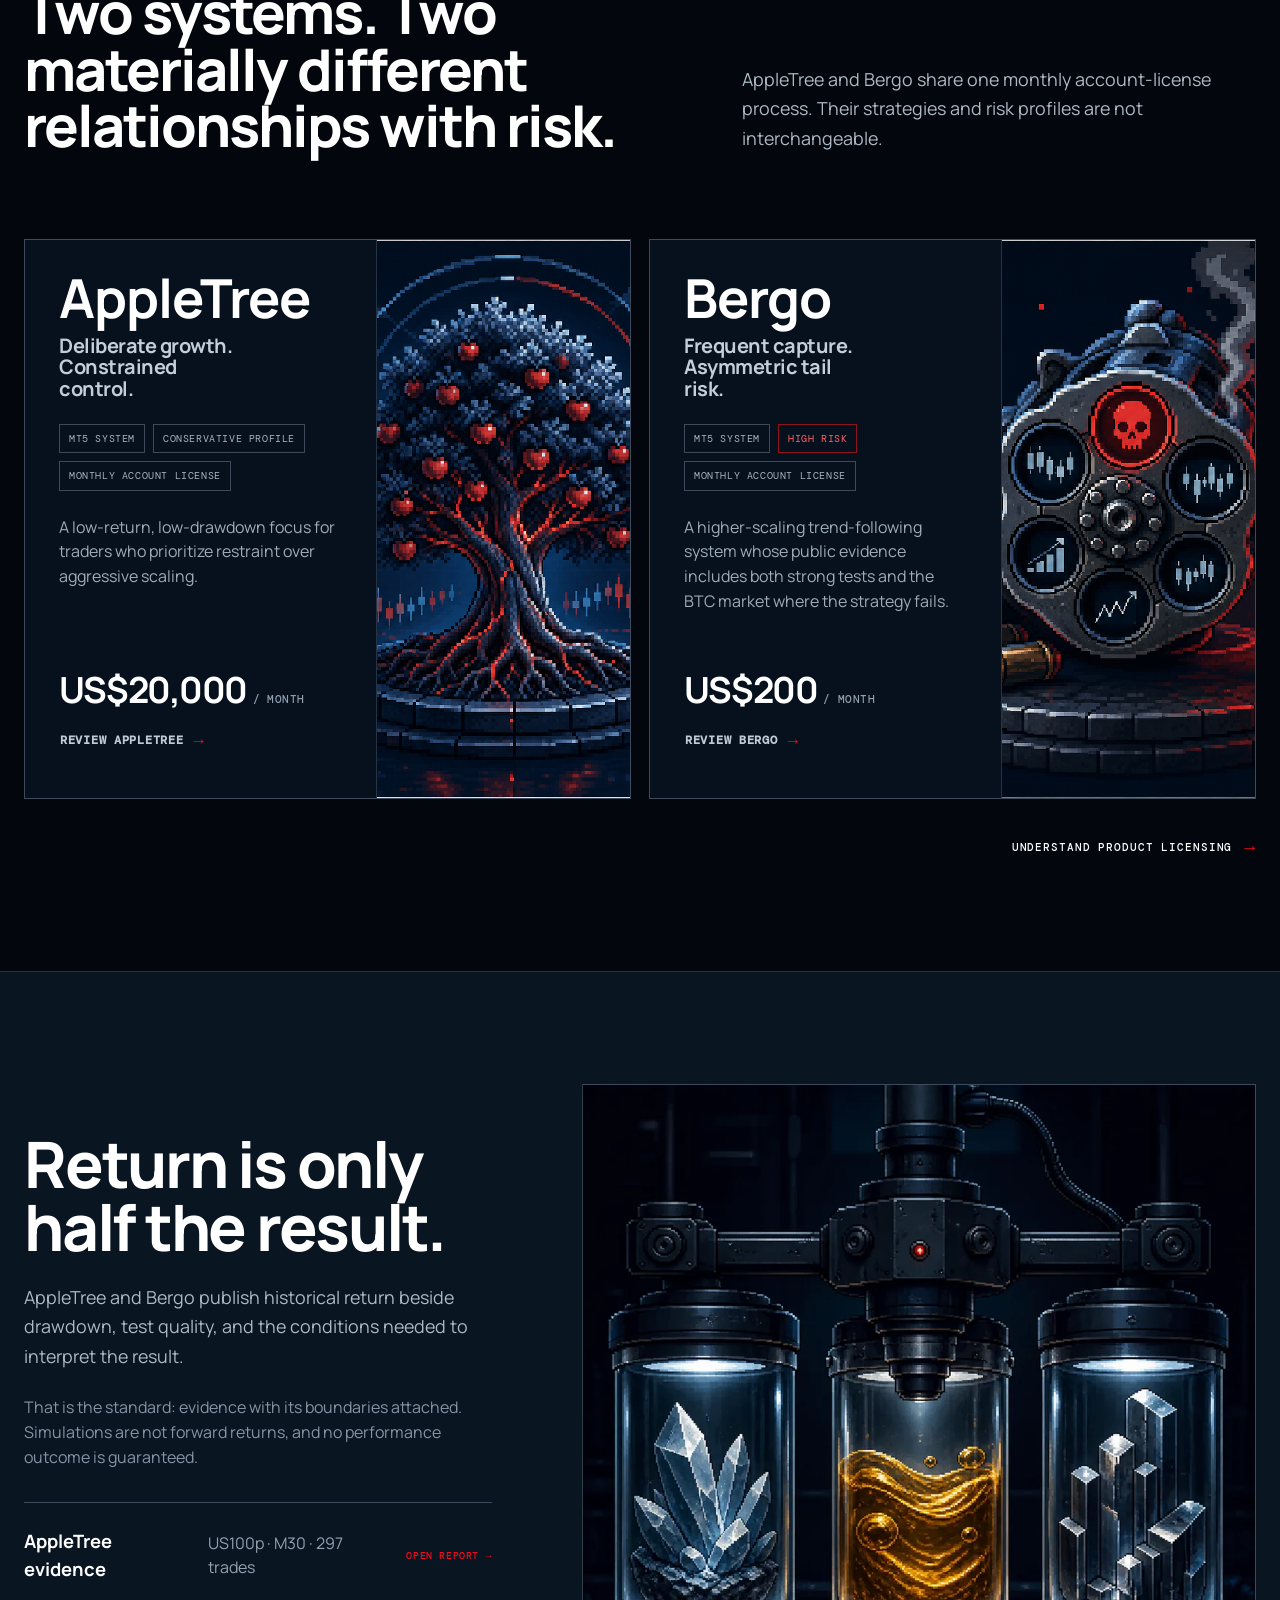
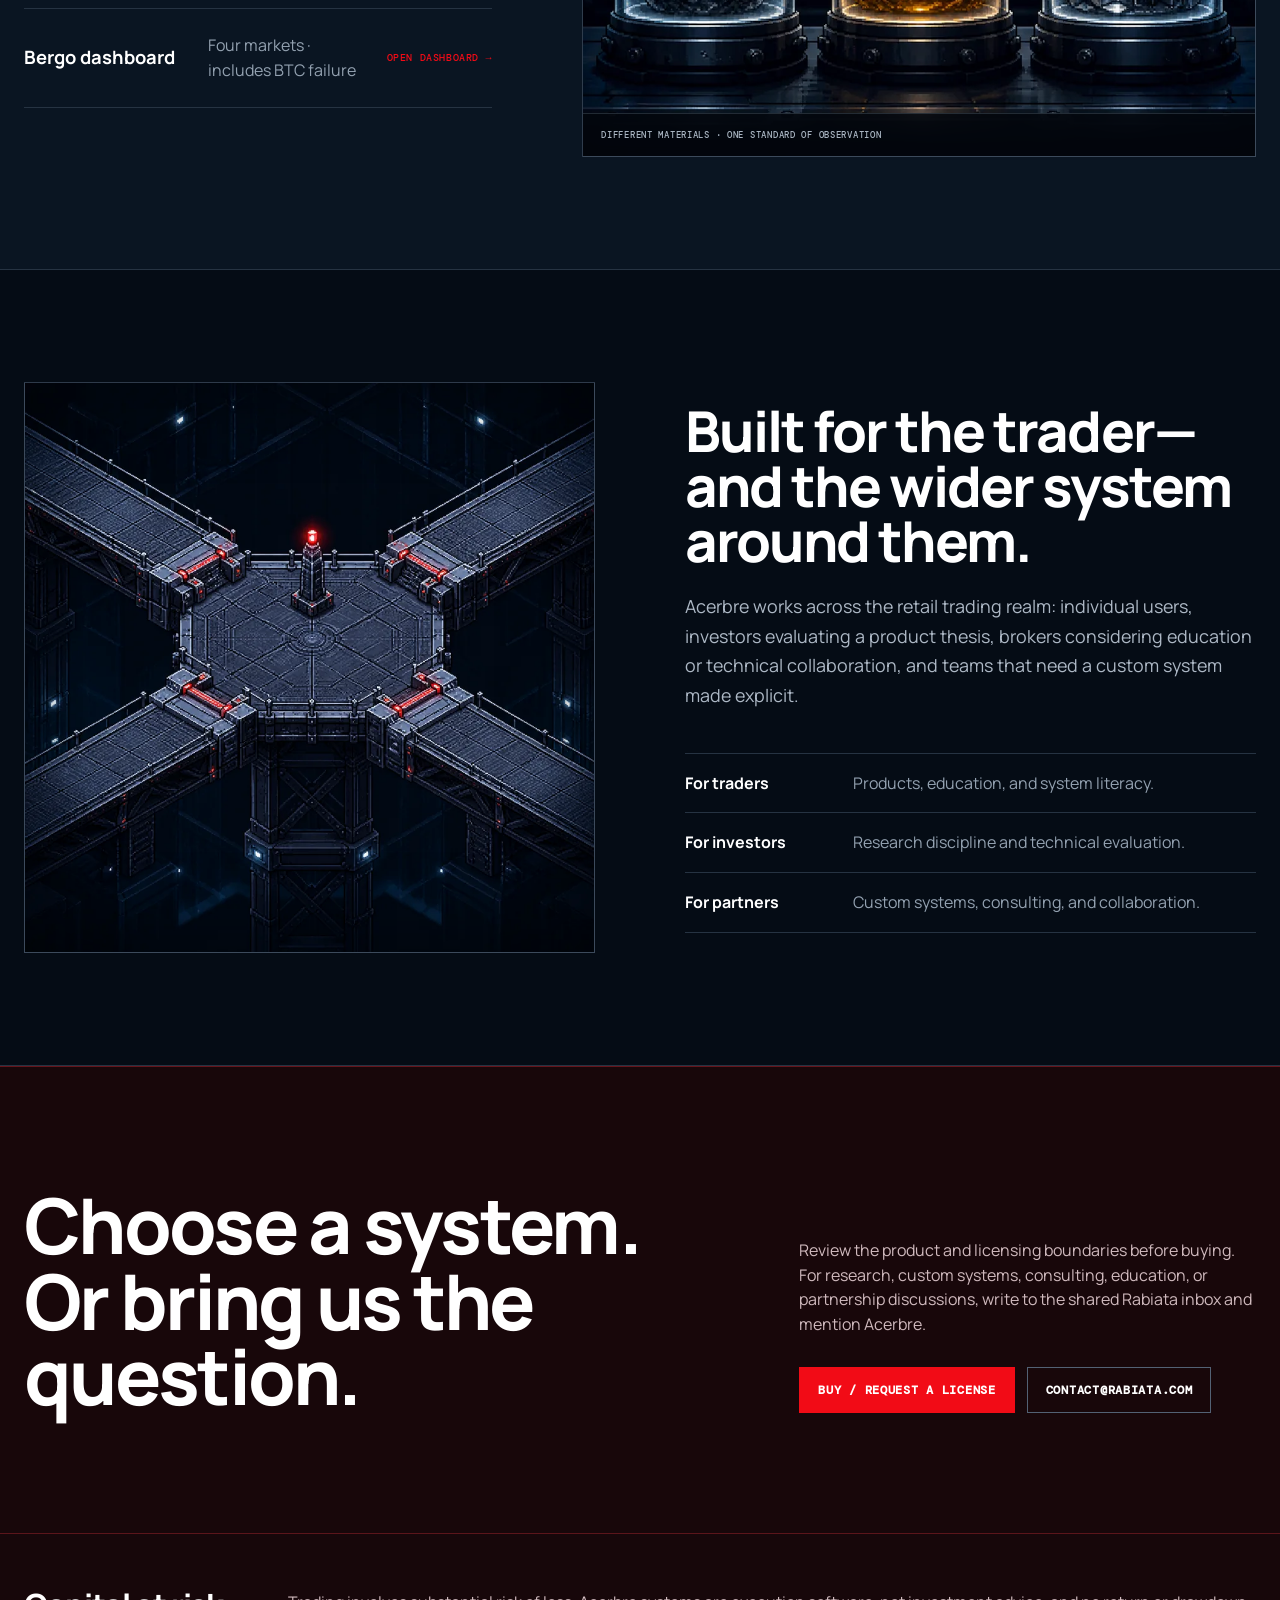
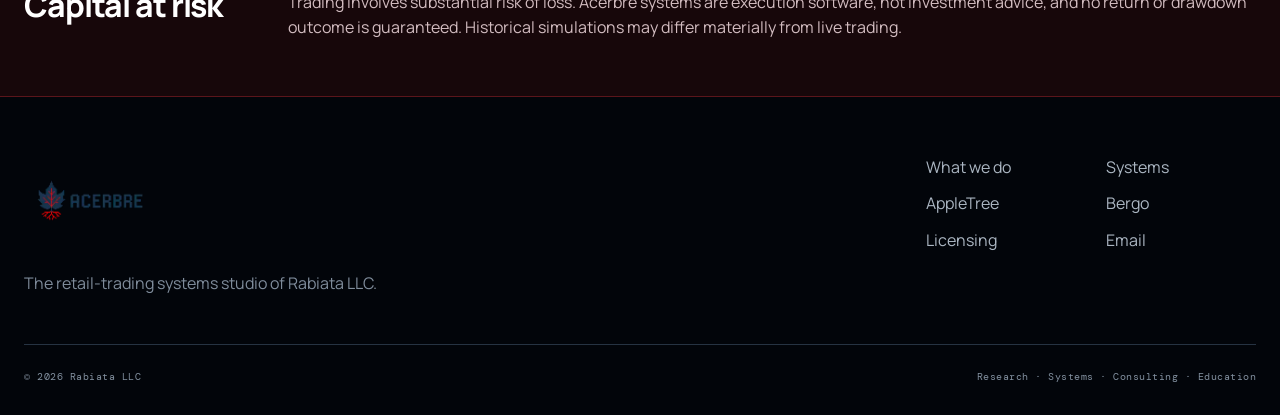
==== commit da63f410: "Restore bespoke visuals and update Bergo evidence" ====
--- a/index.html
+++ b/index.html
@@ -7,13 +7,14 @@
   <meta name="description" content="Acerbre is Rabiata's retail-trading systems studio: algorithm research, licensed MT5 products, custom systems, consulting, and education.">
   <meta property="og:title" content="Acerbre — Trading Systems, Research & Education">
   <meta property="og:description" content="Retail trading systems built with the risk in full view.">
+  <meta property="og:image" content="https://acerbre.rabiata.com/assets/observatory-hero-v2.webp">
   <meta property="og:type" content="website">
   <meta property="og:url" content="https://acerbre.rabiata.com/">
   <title>Acerbre — Trading Systems, Research & Education</title>
   <link rel="preconnect" href="https://fonts.googleapis.com">
   <link rel="preconnect" href="https://fonts.gstatic.com" crossorigin>
   <link href="https://fonts.googleapis.com/css2?family=DM+Mono:wght@400;500&family=Manrope:wght@400;500;600;700;800&display=swap" rel="stylesheet">
-  <link rel="stylesheet" href="/assets/site.css">
+  <link rel="stylesheet" href="/assets/site.css?v=20260828b">
   <script>document.documentElement.classList.add('js');</script>
 </head>
 <body class="home-page">
@@ -39,15 +40,14 @@
 
   <main id="main">
     <section class="observatory-hero" aria-labelledby="hero-title">
+      <div class="hero-media" aria-hidden="true"><img src="/assets/observatory-hero-v2.webp" width="1600" height="900" alt=""></div>
+      <div class="hero-vignette" aria-hidden="true"></div>
       <div class="shell observatory-copy">
         <div class="hero-statement">
           <h1 id="hero-title">Trading systems, built with the risk in full view.</h1>
           <p class="hero-intro">Acerbre is the retail-trading systems business of Rabiata LLC. We research markets, build and license algorithms, develop custom systems, advise traders and partners, and teach the mechanics behind the decisions.</p>
           <div class="hero-actions"><a class="btn" href="#systems">Explore the systems <span aria-hidden="true">↓</span></a><a class="btn-outline" href="mailto:contact@rabiata.com?subject=Acerbre%20inquiry">Email Acerbre <span aria-hidden="true">→</span></a></div>
           <p class="hero-note">Execution software · Retail markets · Not investment advice · Capital at risk</p>
-        </div>
-        <div class="hero-practices" aria-label="Acerbre practices">
-          <span>Research</span><span>Custom systems</span><span>Consulting</span><span>Education</span>
         </div>
       </div>
       <div class="signal-method" aria-label="How Acerbre works"><div class="shell signal-method-inner"><span>Observe</span><b aria-hidden="true"></b><span>Research</span><b aria-hidden="true"></b><span>Test</span><b aria-hidden="true"></b><span>Build</span><b aria-hidden="true"></b><span>License</span></div></div>
@@ -61,34 +61,34 @@
     <section class="field-section section" id="work" aria-labelledby="work-title">
       <div class="shell field-intro"><h2 id="work-title" class="reveal">From a market question to a working system.</h2><p class="lede reveal">Four connected practices. Each can stand alone; together they form the way Acerbre studies, builds, and explains retail trading systems.</p></div>
       <div class="field-ledger">
-        <article class="field-row shell reveal"><h3>Market research</h3><p>We frame hypotheses, inspect market behavior, test assumptions across regimes, and document where an apparent edge becomes fragile.</p><ul><li>Strategy research</li><li>Backtest interpretation</li><li>Risk and regime analysis</li></ul></article>
-        <article class="field-row shell reveal"><h3>Custom systems</h3><p>We translate a defined trading idea into explicit rules, testable software, controlled execution, and an operating surface that exposes the decisions that matter.</p><ul><li>System specification</li><li>MT5 engineering</li><li>Validation and hardening</li></ul></article>
-        <article class="field-row shell reveal"><h3>Consulting</h3><p>For traders, investors, brokers, and product teams: a structured review of the strategy, execution path, evidence, and risk architecture behind a trading-system decision.</p><ul><li>System reviews</li><li>Technical due diligence</li><li>Product and execution advisory</li></ul></article>
-        <article class="field-row shell reveal"><h3>Retail education</h3><p>We explain the mechanics beneath the interface: expectancy, drawdown, execution, sizing, testing quality, and why a high win rate can still conceal severe risk.</p><ul><li>System literacy</li><li>Risk interpretation</li><li>Evidence-first learning</li></ul></article>
+        <article class="field-row shell"><figure class="field-visual motion-asset reveal-image"><img src="/assets/field-research-v2.webp" width="900" height="900" loading="lazy" alt="A precision research archive with optical instruments and specimen drawers"></figure><div class="field-copy reveal"><h3>Market research</h3><p>We frame hypotheses, inspect market behavior, test assumptions across regimes, and document where an apparent edge becomes fragile.</p><ul><li>Strategy research</li><li>Backtest interpretation</li><li>Risk and regime analysis</li></ul></div></article>
+        <article class="field-row field-row-reverse shell"><figure class="field-visual motion-asset reveal-image"><img src="/assets/field-custom-systems-v2.webp" width="900" height="900" loading="lazy" alt="A modular precision machine being assembled on an engineering bench"></figure><div class="field-copy reveal"><h3>Custom systems</h3><p>We translate a defined trading idea into explicit rules, testable software, controlled execution, and an operating surface that exposes the decisions that matter.</p><ul><li>System specification</li><li>MT5 engineering</li><li>Validation and hardening</li></ul></div></article>
+        <article class="field-row shell"><figure class="field-visual motion-asset reveal-image"><img src="/assets/field-consulting-v2.webp" width="900" height="900" loading="lazy" alt="A balanced decision table with steel lamps and a red decision marker"></figure><div class="field-copy reveal"><h3>Consulting</h3><p>For traders, investors, brokers, and product teams: a structured review of the strategy, execution path, evidence, and risk architecture behind a trading-system decision.</p><ul><li>System reviews</li><li>Technical due diligence</li><li>Product and execution advisory</li></ul></div></article>
+        <article class="field-row field-row-reverse shell"><figure class="field-visual motion-asset reveal-image"><img src="/assets/field-education-v2.webp" width="900" height="900" loading="lazy" alt="A technical teaching atelier with an open geometric reference book"></figure><div class="field-copy reveal"><h3>Retail education</h3><p>We explain the mechanics beneath the interface: expectancy, drawdown, execution, sizing, testing quality, and why a high win rate can still conceal severe risk.</p><ul><li>System literacy</li><li>Risk interpretation</li><li>Evidence-first learning</li></ul></div></article>
       </div>
     </section>
 
     <section class="method-section section" aria-labelledby="method-title">
       <div class="shell method-heading"><h2 id="method-title" class="reveal">The work moves through evidence, not theatre.</h2><p class="lede reveal">Every stage narrows uncertainty. Historical testing is not a promise; it is one instrument for finding where a system may break.</p></div>
       <div class="shell method-triptych">
-        <article class="method-panel reveal"><span>Test</span><h3>Across regimes</h3><p>Use different conditions to expose dependency, fragility, and the cost of a losing event.</p></article>
-        <article class="method-panel reveal"><span>Engineer</span><h3>The execution</h3><p>Turn rules into observable software with explicit timing, state, and failure behavior.</p></article>
-        <article class="method-panel reveal"><span>Publish</span><h3>The risk</h3><p>Show payoff asymmetry and drawdown beside return, where the buying decision can see them.</p></article>
+        <article class="method-panel reveal"><img src="/assets/field-testing-v2.webp" width="900" height="900" loading="lazy" alt="Three machined components inside a controlled test chamber"><span>Test</span><h3>Across regimes</h3><p>Use different conditions to expose dependency, fragility, and the cost of a losing event.</p></article>
+        <article class="method-panel reveal"><img src="/assets/field-execution-v2.webp" width="900" height="900" loading="lazy" alt="A calibrated relay sequence carrying one signal through a guarded gate"><span>Engineer</span><h3>The execution</h3><p>Turn rules into observable software with explicit timing, state, and failure behavior.</p></article>
+        <article class="method-panel reveal"><img src="/assets/field-risk-v2.webp" width="900" height="900" loading="lazy" alt="A layered containment vault protecting a controlled red core"><span>Publish</span><h3>The risk</h3><p>Show payoff asymmetry and drawdown beside return, where the buying decision can see them.</p></article>
       </div>
     </section>
 
     <section class="systems-section section" id="systems" aria-labelledby="systems-title">
       <div class="shell systems-heading"><h2 id="systems-title" class="reveal">Two systems. Two materially different relationships with risk.</h2><p class="lede reveal">AppleTree and Bergo share one monthly account-license process. Their strategies and risk profiles are not interchangeable.</p></div>
       <div class="shell product-grid home-product-grid">
-        <a class="product-card appletree reveal" href="/appletree/" aria-label="Explore AppleTree"><div class="product-copy"><h3><span class="product-name">AppleTree</span><span class="product-promise">Deliberate growth. Constrained control.</span></h3><div class="product-meta"><span class="chip">MT5 system</span><span class="chip">Conservative profile</span><span class="chip">Monthly account license</span></div><p>A low-return, low-drawdown focus for traders who prioritize restraint over aggressive scaling.</p><strong class="price">US$20,000 <small>/ month</small></strong><span class="btn-quiet">Review AppleTree <span class="arrow" aria-hidden="true">→</span></span></div></a>
-        <a class="product-card bergo reveal" href="/bergo/" aria-label="Explore Bergo"><div class="product-copy"><h3><span class="product-name">Bergo</span><span class="product-promise">Frequent capture. Asymmetric tail risk.</span></h3><div class="product-meta"><span class="chip">MT5 system</span><span class="chip red">High risk</span><span class="chip">Monthly account license</span></div><p>A higher-scaling trend-following system whose public evidence makes the cost of the return visible.</p><strong class="price">US$200 <small>/ month</small></strong><span class="btn-quiet">Review Bergo <span class="arrow" aria-hidden="true">→</span></span></div></a>
+        <a class="product-card appletree reveal" href="/appletree/" aria-label="Explore AppleTree"><div class="product-copy"><h3><span class="product-name">AppleTree</span><span class="product-promise">Deliberate growth. Constrained control.</span></h3><div class="product-meta"><span class="chip">MT5 system</span><span class="chip">Conservative profile</span><span class="chip">Monthly account license</span></div><p>A low-return, low-drawdown focus for traders who prioritize restraint over aggressive scaling.</p><strong class="price">US$20,000 <small>/ month</small></strong><span class="btn-quiet">Review AppleTree <span class="arrow" aria-hidden="true">→</span></span></div><div class="product-art"><img class="pixel-art" src="/assets/appletree_pixel_asset.png" width="666" height="920" loading="lazy" decoding="async" alt="AppleTree product artwork"></div></a>
+        <a class="product-card bergo reveal" href="/bergo/" aria-label="Explore Bergo"><div class="product-copy"><h3><span class="product-name">Bergo</span><span class="product-promise">Frequent capture. Asymmetric tail risk.</span></h3><div class="product-meta"><span class="chip">MT5 system</span><span class="chip red">High risk</span><span class="chip">Monthly account license</span></div><p>A higher-scaling trend-following system whose public evidence includes both strong tests and the BTC market where the strategy fails.</p><strong class="price">US$200 <small>/ month</small></strong><span class="btn-quiet">Review Bergo <span class="arrow" aria-hidden="true">→</span></span></div><div class="product-art"><img class="pixel-art" src="/assets/bergo_pixel_asset.png" width="664" height="920" loading="lazy" decoding="async" alt="Bergo product artwork"></div></a>
       </div>
       <div class="shell compare-link reveal"><a class="text-link" href="/licensing/">Understand product licensing <span aria-hidden="true">→</span></a></div>
     </section>
 
-    <section class="evidence-section section" id="evidence" aria-labelledby="evidence-title"><div class="shell evidence-grid"><div class="evidence-copy reveal"><h2 id="evidence-title">Return is only half the result.</h2><p class="lede">AppleTree and Bergo publish historical return beside drawdown, test quality, and the conditions needed to interpret the result.</p><p>That is the standard: evidence with its boundaries attached. Simulations are not forward returns, and no performance outcome is guaranteed.</p></div><div class="evidence-index reveal"><a href="/appletree/#performance"><strong>AppleTree evidence</strong><span>US100p · M30 · 297 trades</span><b>Open report →</b></a><a href="/bergo/#performance"><strong>Bergo dashboard</strong><span>Four markets · comparative risk</span><b>Open dashboard →</b></a></div></div></section>
+    <section class="evidence-section section" id="evidence" aria-labelledby="evidence-title"><div class="shell evidence-grid"><div class="evidence-copy reveal"><h2 id="evidence-title">Return is only half the result.</h2><p class="lede">AppleTree and Bergo publish historical return beside drawdown, test quality, and the conditions needed to interpret the result.</p><p>That is the standard: evidence with its boundaries attached. Simulations are not forward returns, and no performance outcome is guaranteed.</p><div class="evidence-index"><a href="/appletree/#performance"><strong>AppleTree evidence</strong><span>US100p · M30 · 297 trades</span><b>Open report →</b></a><a href="/bergo/#performance"><strong>Bergo dashboard</strong><span>Four markets · includes BTC failure</span><b>Open dashboard →</b></a></div></div><figure class="evidence-visual motion-asset reveal-image"><img src="/assets/field-markets-v2.webp" width="900" height="900" loading="lazy" alt="Three market specimens observed by one calibrated instrument"><figcaption>Different materials · one standard of observation</figcaption></figure></div></section>
 
-    <section class="partner-section section" aria-labelledby="partner-title"><div class="shell partner-grid"><div class="partner-copy reveal"><h2 id="partner-title">Built for the trader—and the wider system around them.</h2><p class="lede">Acerbre works across the retail trading realm: individual users, investors evaluating a product thesis, brokers considering education or technical collaboration, and teams that need a custom system made explicit.</p></div><div class="partner-lines reveal"><p><strong>For traders</strong><span>Products, education, and system literacy.</span></p><p><strong>For investors</strong><span>Research discipline and technical evaluation.</span></p><p><strong>For partners</strong><span>Custom systems, consulting, and collaboration.</span></p></div></div></section>
+    <section class="partner-section section" aria-labelledby="partner-title"><div class="shell partner-grid"><figure class="partner-visual motion-asset reveal-image"><img src="/assets/field-partnerships-v2.webp" width="900" height="900" loading="lazy" alt="Independent steel bridge segments joining at one stable platform"></figure><div class="partner-copy reveal"><h2 id="partner-title">Built for the trader—and the wider system around them.</h2><p class="lede">Acerbre works across the retail trading realm: individual users, investors evaluating a product thesis, brokers considering education or technical collaboration, and teams that need a custom system made explicit.</p><div class="partner-lines"><p><strong>For traders</strong><span>Products, education, and system literacy.</span></p><p><strong>For investors</strong><span>Research discipline and technical evaluation.</span></p><p><strong>For partners</strong><span>Custom systems, consulting, and collaboration.</span></p></div></div></div></section>
 
     <section class="closing-section" aria-labelledby="closing-title"><div class="shell closing-grid"><h2 id="closing-title" class="reveal">Choose a system.<br>Or bring us the question.</h2><div class="closing-actions reveal"><p>Review the product and licensing boundaries before buying. For research, custom systems, consulting, education, or partnership discussions, write to the shared Rabiata inbox and mention Acerbre.</p><div class="hero-actions"><a class="btn" href="/licensing/">Buy / request a license</a><a class="btn-outline" href="mailto:contact@rabiata.com?subject=Acerbre%20inquiry">contact@rabiata.com</a></div></div></div></section>
 
@@ -96,6 +96,6 @@
   </main>
 
   <footer class="footer"><div class="shell"><div class="footer-top"><div class="footer-logo"><img src="/assets/acerbre-logo.webp" alt="Acerbre"><p>The retail-trading systems studio of Rabiata LLC.</p></div><nav class="footer-nav" aria-label="Footer"><a href="#work">What we do</a><a href="#systems">Systems</a><a href="/appletree/">AppleTree</a><a href="/bergo/">Bergo</a><a href="/licensing/">Licensing</a><a href="mailto:contact@rabiata.com?subject=Acerbre%20inquiry">Email</a></nav></div><div class="footer-bottom"><span>© <span data-year></span> Rabiata LLC</span><span>Research · Systems · Consulting · Education</span></div></div></footer>
-  <script src="/assets/site.js"></script>
+  <script src="/assets/site.js?v=20260828b"></script>
 </body>
 </html>
--- a/assets/site.css
+++ b/assets/site.css
@@ -155,9 +155,12 @@
 .section-head .lede { margin: 0; }
 
 .product-grid { display: grid; grid-template-columns: repeat(2, minmax(0, 1fr)); gap: 18px; }
-.product-card { position: relative; display: grid; min-height: 480px; overflow: hidden; border: 1px solid var(--line-strong); background: var(--navy); text-decoration: none; }
+.product-card { position: relative; display: grid; grid-template-columns: minmax(0, 1fr) 42%; min-height: 480px; overflow: hidden; border: 1px solid var(--line-strong); background: var(--navy); text-decoration: none; }
 .product-card:hover { border-color: #69788a; }
 .product-copy { z-index: 1; display: flex; flex-direction: column; align-items: flex-start; padding: 34px; }
+.product-art { display: flex; align-items: flex-end; justify-content: center; min-width: 0; overflow: hidden; border-left: 1px solid var(--line); background: #050b13; }
+.product-art .pixel-art { width: 100%; height: 100%; max-height: none; object-fit: cover; object-position: center bottom; transition: transform .7s cubic-bezier(.16,1,.3,1), filter .4s ease; }
+.product-card:hover .product-art .pixel-art { transform: scale(1.025); filter: brightness(1.08); }
 .product-copy .price { margin-top: auto; padding-top: 32px; color: var(--white); font-size: 2.25rem; font-weight: 700; letter-spacing: -.04em; }
 .product-copy .price small { color: #8f9dad; font: 500 11px var(--mono); letter-spacing: .04em; text-transform: uppercase; }
 .product-copy p { color: #9eabb9; }
@@ -302,7 +305,10 @@
   .facts { grid-template-columns: 1fr; }
   .fact, .fact:last-child { min-height: 92px; border-right: 1px solid var(--line); }
   .section { padding-block: 76px; }
+  .product-card { grid-template-columns: 1fr; }
   .product-copy { min-height: 410px; padding: 26px; }
+  .product-art { min-height: 360px; border-top: 1px solid var(--line); border-left: 0; }
+  .product-art .pixel-art { height: auto; max-height: 460px; object-fit: contain; }
   .compare { display: block; width: 100%; max-width: 100%; overflow-x: auto; white-space: nowrap; }
   .product-hero-grid { min-height: auto; }
   .hero-art { min-height: 480px; }
@@ -352,14 +358,18 @@
   border-bottom: 1px solid var(--line-strong);
   background: #02060b;
 }
-.observatory-copy { position: relative; z-index: 4; display: grid; grid-template-columns: minmax(0, 1.35fr) minmax(250px, .65fr); gap: 96px; align-items: end; padding-block: 100px 168px; }
+.hero-media,
+.hero-vignette { position: absolute; inset: 0; pointer-events: none; }
+.hero-media { left: 26%; overflow: hidden; }
+.hero-media img { width: 100%; height: 100%; object-fit: cover; object-position: 66% center; animation: observatoryDrift 18s ease-in-out infinite alternate; }
+.hero-media::after { content: ""; position: absolute; inset: 0; background: linear-gradient(90deg, #02060b 0%, rgba(2,6,11,.96) 12%, rgba(2,6,11,.7) 38%, rgba(2,6,11,.18) 72%, rgba(2,6,11,.48) 100%); }
+.hero-vignette { z-index: 2; box-shadow: inset 0 0 160px rgba(0,0,0,.58); background: linear-gradient(180deg, rgba(2,6,11,.2), transparent 58%, rgba(2,6,11,.82)); }
+.observatory-copy { position: relative; z-index: 4; padding-block: 100px 168px; }
+.hero-statement { max-width: 790px; }
 .observatory-copy h1 { max-width: 850px; margin: 0 0 28px; font-size: clamp(3.4rem, 6.8vw, 6rem); line-height: .94; text-wrap: balance; }
 .hero-intro { max-width: 710px; margin: 0; color: #c0cad4; font-size: clamp(1.05rem, 1.35vw, 1.22rem); line-height: 1.68; }
 .observatory-copy .hero-actions { margin-top: 34px; }
 .observatory-copy .hero-note { color: #8996a5; }
-.hero-practices { border-top: 1px solid var(--line-strong); }
-.hero-practices span { display: block; padding: 17px 0; border-bottom: 1px solid var(--line); color: #d2dae2; font: 500 11px var(--mono); letter-spacing: .1em; text-transform: uppercase; }
-.hero-practices span::after { content: ""; float: right; width: 6px; height: 6px; margin-top: 5px; background: var(--red); }
 .signal-method { position: absolute; z-index: 5; bottom: 0; left: 0; right: 0; border-top: 1px solid rgba(106,124,144,.4); background: rgba(3,7,13,.72); backdrop-filter: blur(12px); }
 .signal-method-inner { min-height: 88px; display: flex; align-items: center; }
 .signal-method span { color: #d2dae2; font: 10px var(--mono); letter-spacing: .13em; text-transform: uppercase; white-space: nowrap; }
@@ -395,19 +405,26 @@
 .systems-heading .lede,
 .method-heading .lede { margin: 0; }
 .field-ledger { display: grid; gap: 0; }
-.field-row { display: grid; grid-template-columns: minmax(220px,.7fr) minmax(0,1fr) minmax(220px,.68fr); gap: 64px; align-items: start; padding-block: 46px; border-top: 1px solid var(--line); }
+.field-row { display: grid; grid-template-columns: minmax(0,1.08fr) minmax(320px,.92fr); gap: 0; min-height: 590px; align-items: stretch; padding-block: 0; border-top: 1px solid var(--line); }
 .field-row:last-child { border-bottom: 1px solid var(--line); }
-.field-row h3 { margin: 0; font-size: clamp(1.7rem, 2.6vw, 2.6rem); }
-.field-row > p { max-width: 58ch; margin: 0; color: #a8b4c1; font-size: 1.05rem; }
+.field-row-reverse .field-visual { order: 2; }
+.field-row-reverse .field-copy { order: 1; border-right: 1px solid var(--line); border-left: 0; }
+.field-visual { position: relative; min-width: 0; min-height: 520px; margin: 0; overflow: hidden; background: #07101b; }
+.field-visual::after { content: ""; position: absolute; inset: 0; box-shadow: inset 0 0 90px rgba(0,0,0,.48); background: linear-gradient(180deg, transparent 62%, rgba(1,4,8,.42)); pointer-events: none; }
+.field-visual img { width: 100%; height: 112%; object-fit: cover; transform: translate3d(0,var(--parallax,0),0) scale(1.015); will-change: transform; }
+.field-copy { display: flex; flex-direction: column; justify-content: center; min-width: 0; padding: 64px 70px; border-left: 1px solid var(--line); }
+.field-row h3 { margin: 0 0 22px; font-size: clamp(2rem, 3vw, 3.2rem); }
+.field-copy > p { max-width: 50ch; margin: 0 0 42px; color: #a8b4c1; font-size: 1.05rem; }
 .field-row ul { display: grid; gap: 0; margin: 0; padding: 0; list-style: none; border-top: 1px solid var(--line); }
 .field-row li { padding: 11px 0; color: #d2dae2; border-bottom: 1px solid var(--line); font: 500 10px var(--mono); letter-spacing: .06em; text-transform: uppercase; }
 
 .method-section { background: #091421; }
 .method-triptych { display: grid; grid-template-columns: repeat(3,1fr); border-top: 1px solid var(--line-strong); }
-.method-panel { min-width: 0; min-height: 280px; padding: 38px 28px 36px; border-right: 1px solid var(--line); }
+.method-panel { min-width: 0; min-height: 280px; padding: 0 28px 36px; border-right: 1px solid var(--line); }
 .method-panel:first-child { padding-left: 0; }
 .method-panel:last-child { padding-right: 0; border-right: 0; }
-.method-panel > span { display: block; margin-bottom: 76px; color: var(--red); font: 500 10px var(--mono); letter-spacing: .12em; text-transform: uppercase; }
+.method-panel img { display: block; width: 100%; aspect-ratio: 1; margin-bottom: 26px; object-fit: cover; }
+.method-panel > span { display: block; margin-bottom: 26px; color: var(--red); font: 500 10px var(--mono); letter-spacing: .12em; text-transform: uppercase; }
 .method-panel h3 { margin-bottom: 12px; font-size: 1.65rem; }
 .method-panel p { color: #94a2b2; }
 
@@ -429,6 +446,11 @@
 .evidence-index strong { color: var(--white); font-size: 1.15rem; }
 .evidence-index span { color: #93a1b0; }
 .evidence-index b { color: var(--red); font: 500 10px var(--mono); letter-spacing: .06em; text-transform: uppercase; }
+.evidence-visual,
+.partner-visual { position: relative; min-width: 0; margin: 0; overflow: hidden; border: 1px solid var(--line-strong); background: #050d17; }
+.evidence-visual img,
+.partner-visual img { display: block; width: 100%; height: auto; transform: translate3d(0,var(--parallax,0),0) scale(1.035); will-change: transform; }
+.evidence-visual figcaption { position: absolute; right: 0; bottom: 0; left: 0; padding: 15px 18px; border-top: 1px solid rgba(125,143,162,.26); background: rgba(3,7,13,.82); color: #a9b5c2; font: 500 9px var(--mono); letter-spacing: .08em; text-transform: uppercase; backdrop-filter: blur(10px); }
 
 .partner-section { background: #050c15; }
 .partner-grid { display: grid; grid-template-columns: 1fr 1fr; gap: 90px; align-items: center; }
@@ -437,6 +459,7 @@
 .partner-lines p { display: grid; grid-template-columns: 140px 1fr; gap: 28px; margin: 0; padding: 17px 0; border-bottom: 1px solid var(--line); }
 .partner-lines strong { color: var(--white); }
 .partner-lines span { color: #93a1b0; }
+.partner-visual::after { content: ""; position: absolute; inset: 0; box-shadow: inset 0 0 90px rgba(0,0,0,.46); pointer-events: none; }
 
 .closing-section { padding-block: 120px; background: #18070a; border-top: 1px solid #65151c; }
 .closing-grid { display: grid; grid-template-columns: 1.2fr .8fr; gap: 90px; align-items: end; }
@@ -447,6 +470,12 @@
 @keyframes welcomeScan { from { transform: translateX(0); } to { transform: translateX(min(218px,48vw)); } }
 @keyframes welcomeCopy { from { opacity: 0; transform: translateY(8px); } to { opacity: 1; transform: none; } }
 @keyframes signalTravel { 0% { left: 0; opacity: 0; } 10%,80% { opacity: 1; } 100% { left: calc(100% - 5px); opacity: 0; } }
+@keyframes observatoryDrift { from { transform: scale(1.02) translate3d(-.6%,0,0); } to { transform: scale(1.055) translate3d(.6%,-.6%,0); } }
+@keyframes assetResolve { from { opacity: 0; filter: blur(10px); transform: scale(1.035); } to { opacity: 1; filter: none; transform: none; } }
+
+.js .reveal-image,
+.js .reveal-image.visible { clip-path: inset(0); }
+.js .reveal-image.visible > img { animation: assetResolve .9s cubic-bezier(.16,1,.3,1) both; }
 
 @media (max-width: 1080px) {
   .home-page .home-header .nav-links a { padding-inline: 10px; font-size: 9px; }
@@ -463,11 +492,8 @@
 
 @media (max-width: 980px) {
   .home-page .home-header .navbar { min-height: 68px; }
-  .observatory-copy { grid-template-columns: 1fr; gap: 48px; }
-  .hero-practices { display: grid; grid-template-columns: repeat(2, minmax(0,1fr)); }
-  .hero-practices span:nth-child(odd) { padding-right: 20px; }
-  .hero-practices span:nth-child(even) { padding-left: 20px; border-left: 1px solid var(--line); }
   .observatory-copy { padding-block: 96px 160px; }
+  .hero-media { left: 12%; opacity: .82; }
   .identity-grid,
   .field-intro,
   .systems-heading,
@@ -479,12 +505,16 @@
   .audience-rail article,
   .audience-rail article + article { min-height: 0; padding: 24px 0; border-right: 0; border-bottom: 1px solid var(--line); }
   .audience-rail p { margin-top: 18px; }
-  .field-row { grid-template-columns: minmax(200px,.7fr) minmax(0,1.3fr); gap: 28px 44px; }
-  .field-row ul { grid-column: 2; }
+  .field-row { grid-template-columns: 1fr; min-height: 0; }
+  .field-row-reverse .field-visual,
+  .field-row-reverse .field-copy { order: initial; }
+  .field-copy,
+  .field-row-reverse .field-copy { padding: 50px 0; border: 0; }
+  .field-visual { min-height: 0; aspect-ratio: 16 / 10; border-bottom: 1px solid var(--line); }
   .method-triptych { grid-template-columns: 1fr; }
   .method-panel,
   .method-panel:first-child,
-  .method-panel:last-child { min-height: 0; padding: 32px 0; border-right: 0; border-bottom: 1px solid var(--line); }
+  .method-panel:last-child { min-height: 0; padding: 32px 0 42px; border-right: 0; border-bottom: 1px solid var(--line); }
   .method-panel > span { margin-bottom: 34px; }
   .evidence-intro,
   .balance-instrument,
@@ -497,6 +527,8 @@
   .home-page .section { padding-block: 78px; }
   .observatory-hero { min-height: max(599px, calc(100svh - 68px)); align-items: flex-start; }
   .observatory-copy { padding-block: 42px 100px; }
+  .hero-media { left: 0; opacity: .58; }
+  .hero-media::after { background: linear-gradient(90deg, rgba(2,6,11,.97), rgba(2,6,11,.72) 72%, rgba(2,6,11,.78)); }
   .observatory-copy h1 { font-size: clamp(3rem,14vw,4.2rem); }
   .observatory-copy h1 { margin-bottom: 20px; }
   .hero-intro { font-size: .92rem; line-height: 1.48; }
@@ -514,8 +546,11 @@
   .field-intro,
   .systems-heading,
   .method-heading { margin-bottom: 48px; }
-  .field-row { grid-template-columns: 1fr; gap: 18px; padding-block: 34px; }
-  .field-row ul { grid-column: auto; margin-top: 8px; }
+  .field-row { grid-template-columns: 1fr; gap: 0; padding-block: 0; }
+  .field-copy,
+  .field-row-reverse .field-copy { padding: 34px 0 46px; }
+  .field-copy > p { margin-bottom: 30px; }
+  .field-row ul { grid-column: auto; margin-top: 0; }
   .field-row h3 { font-size: 2.2rem; }
   .home-product-grid .product-card { min-height: 0; }
   .evidence-copy h2,
@@ -544,4 +579,9 @@
   .welcome-sequence { display: none !important; }
   .signal-method b::after { animation: none !important; }
   .js .reveal { opacity: 1; transform: none; filter: none; transition: none; }
-}
+  .hero-media img,
+  .js .reveal-image.visible > img { animation: none !important; }
+  .js .reveal-image,
+  .js .reveal-image.visible { clip-path: inset(0); transition: none; }
+  .motion-asset img { transform: none !important; }
+}
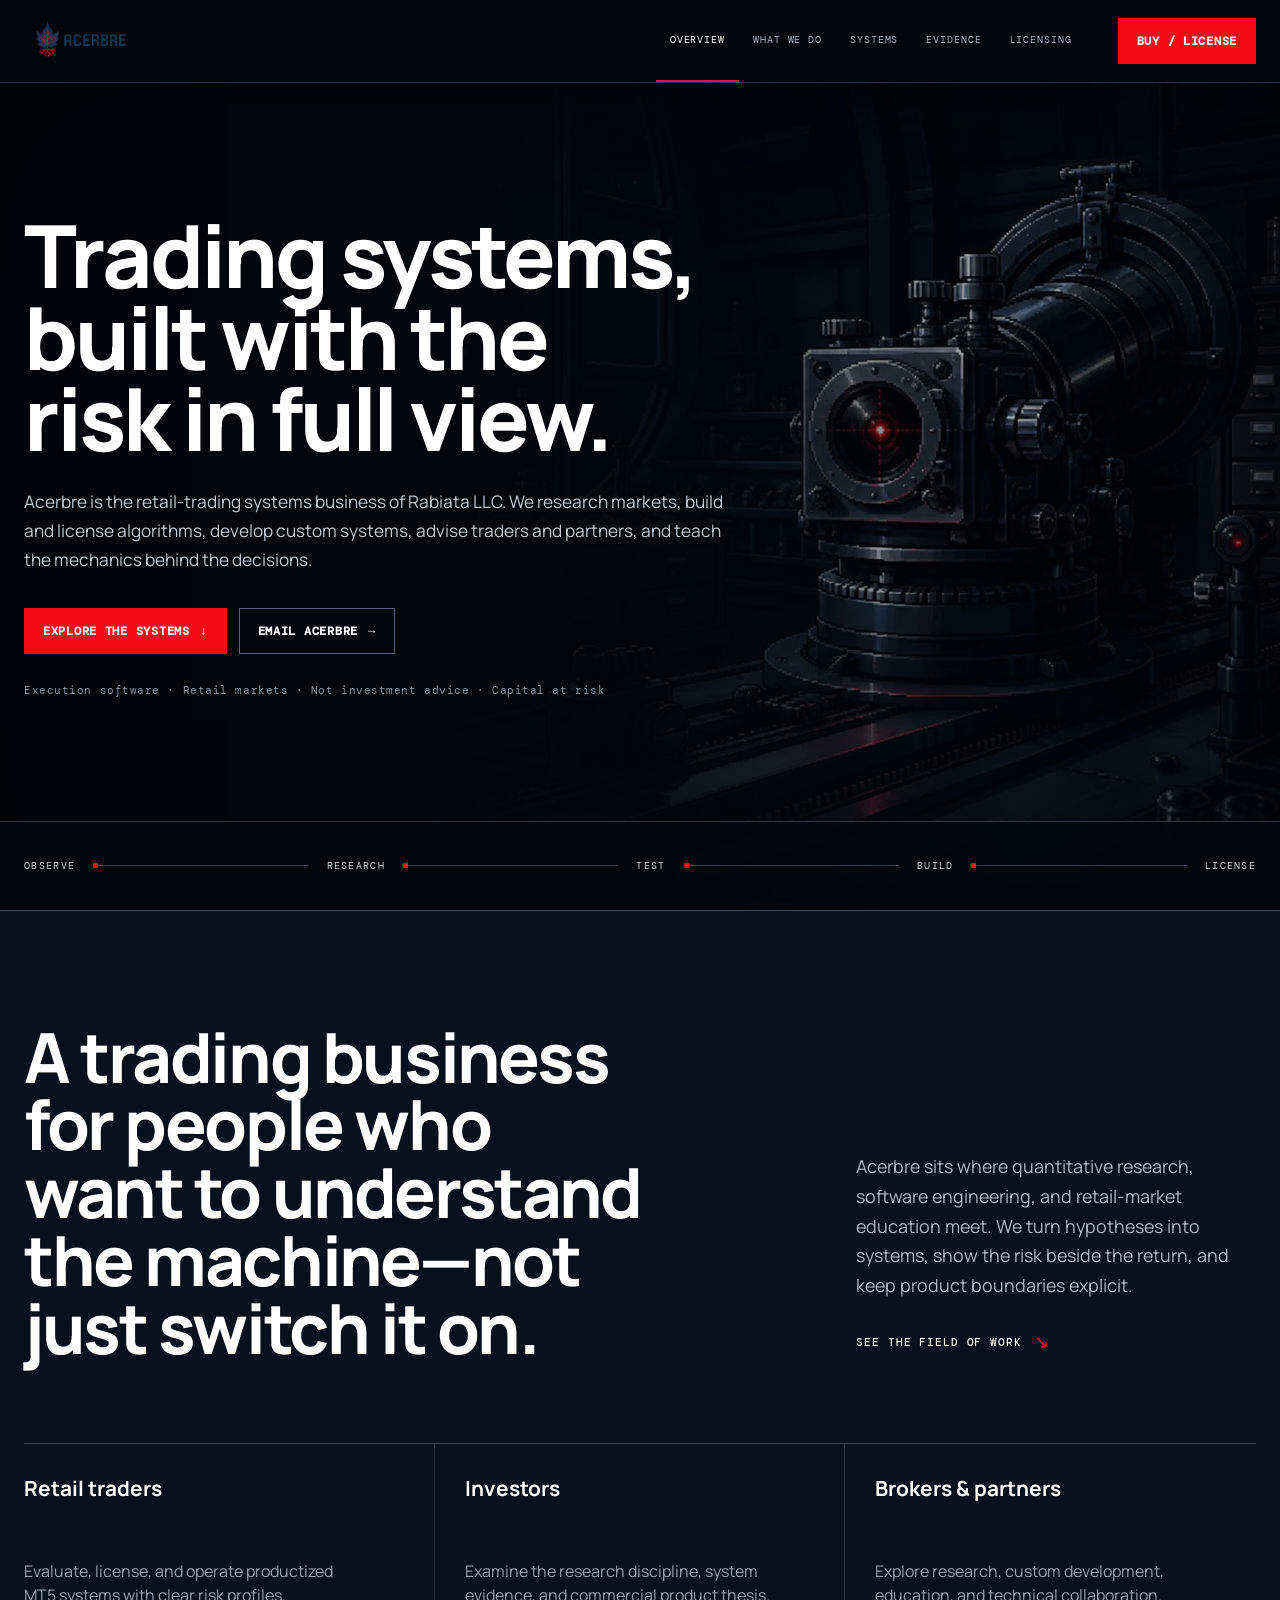
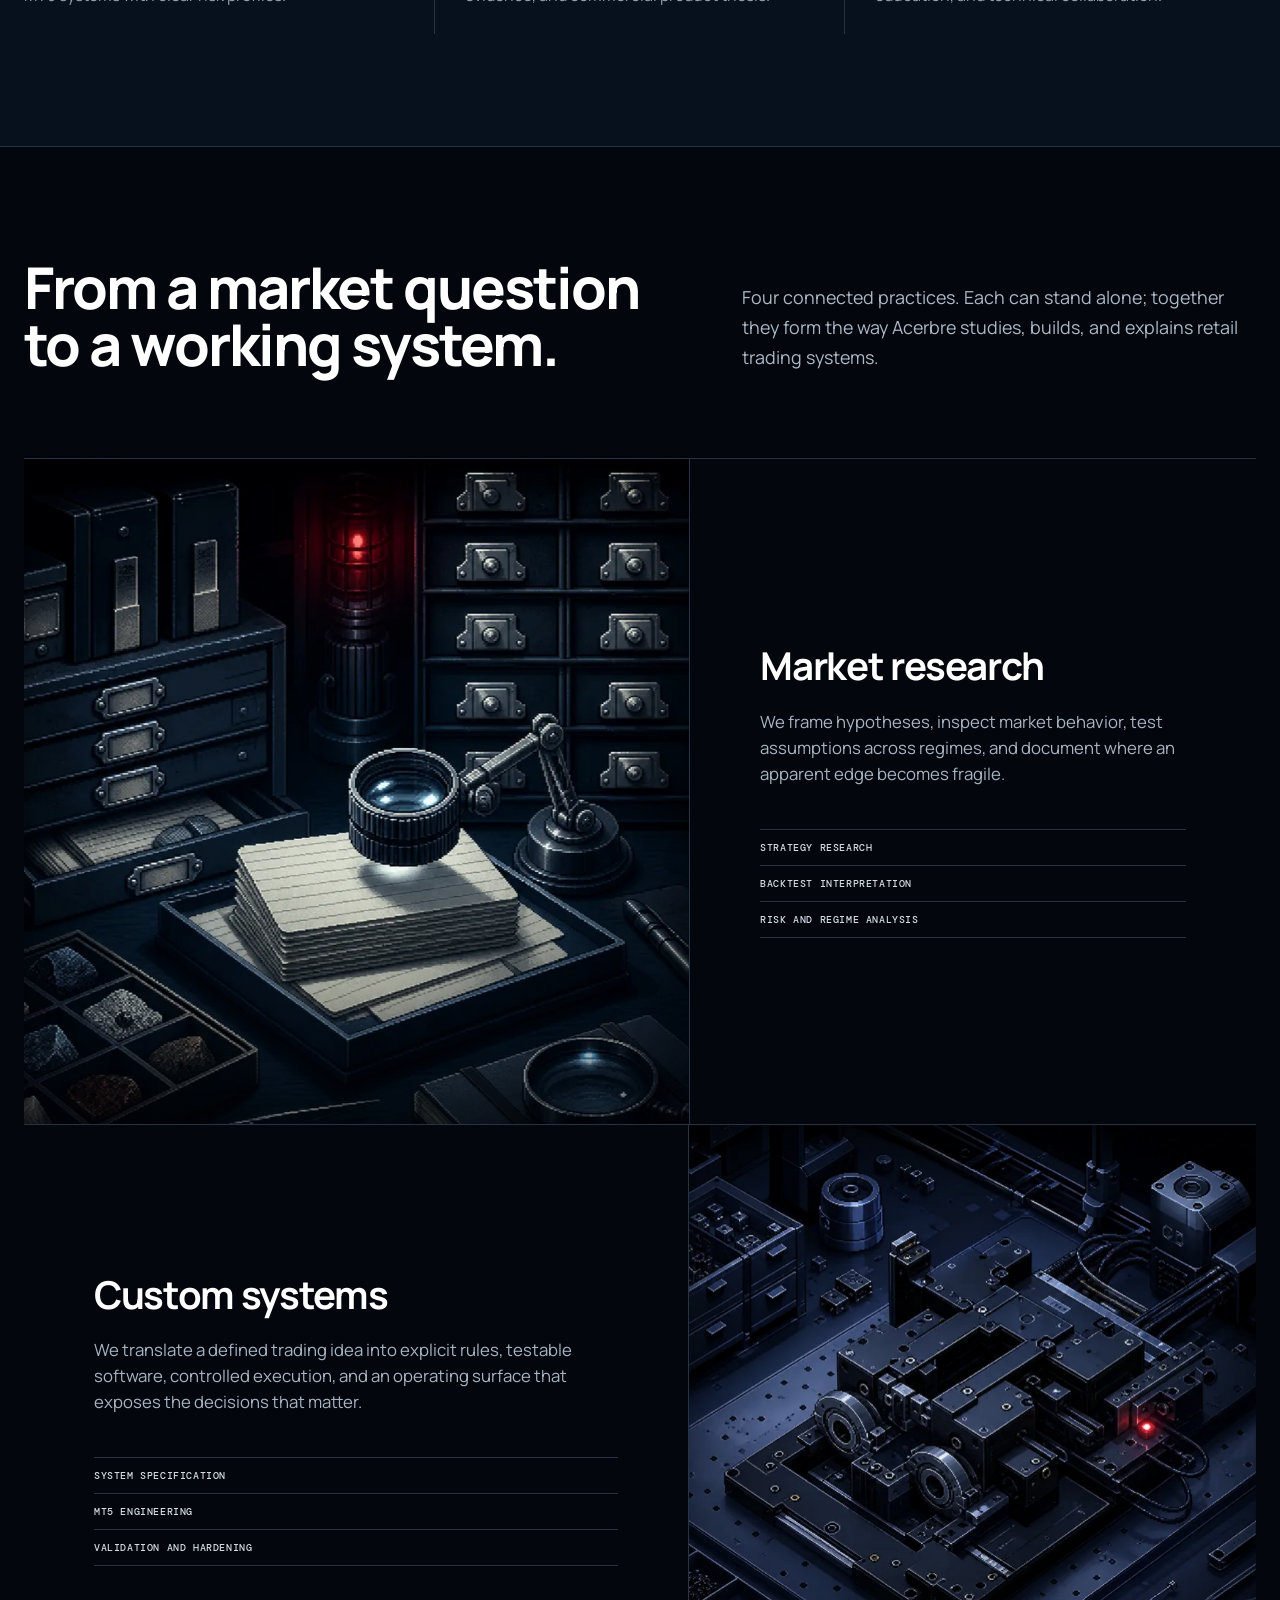
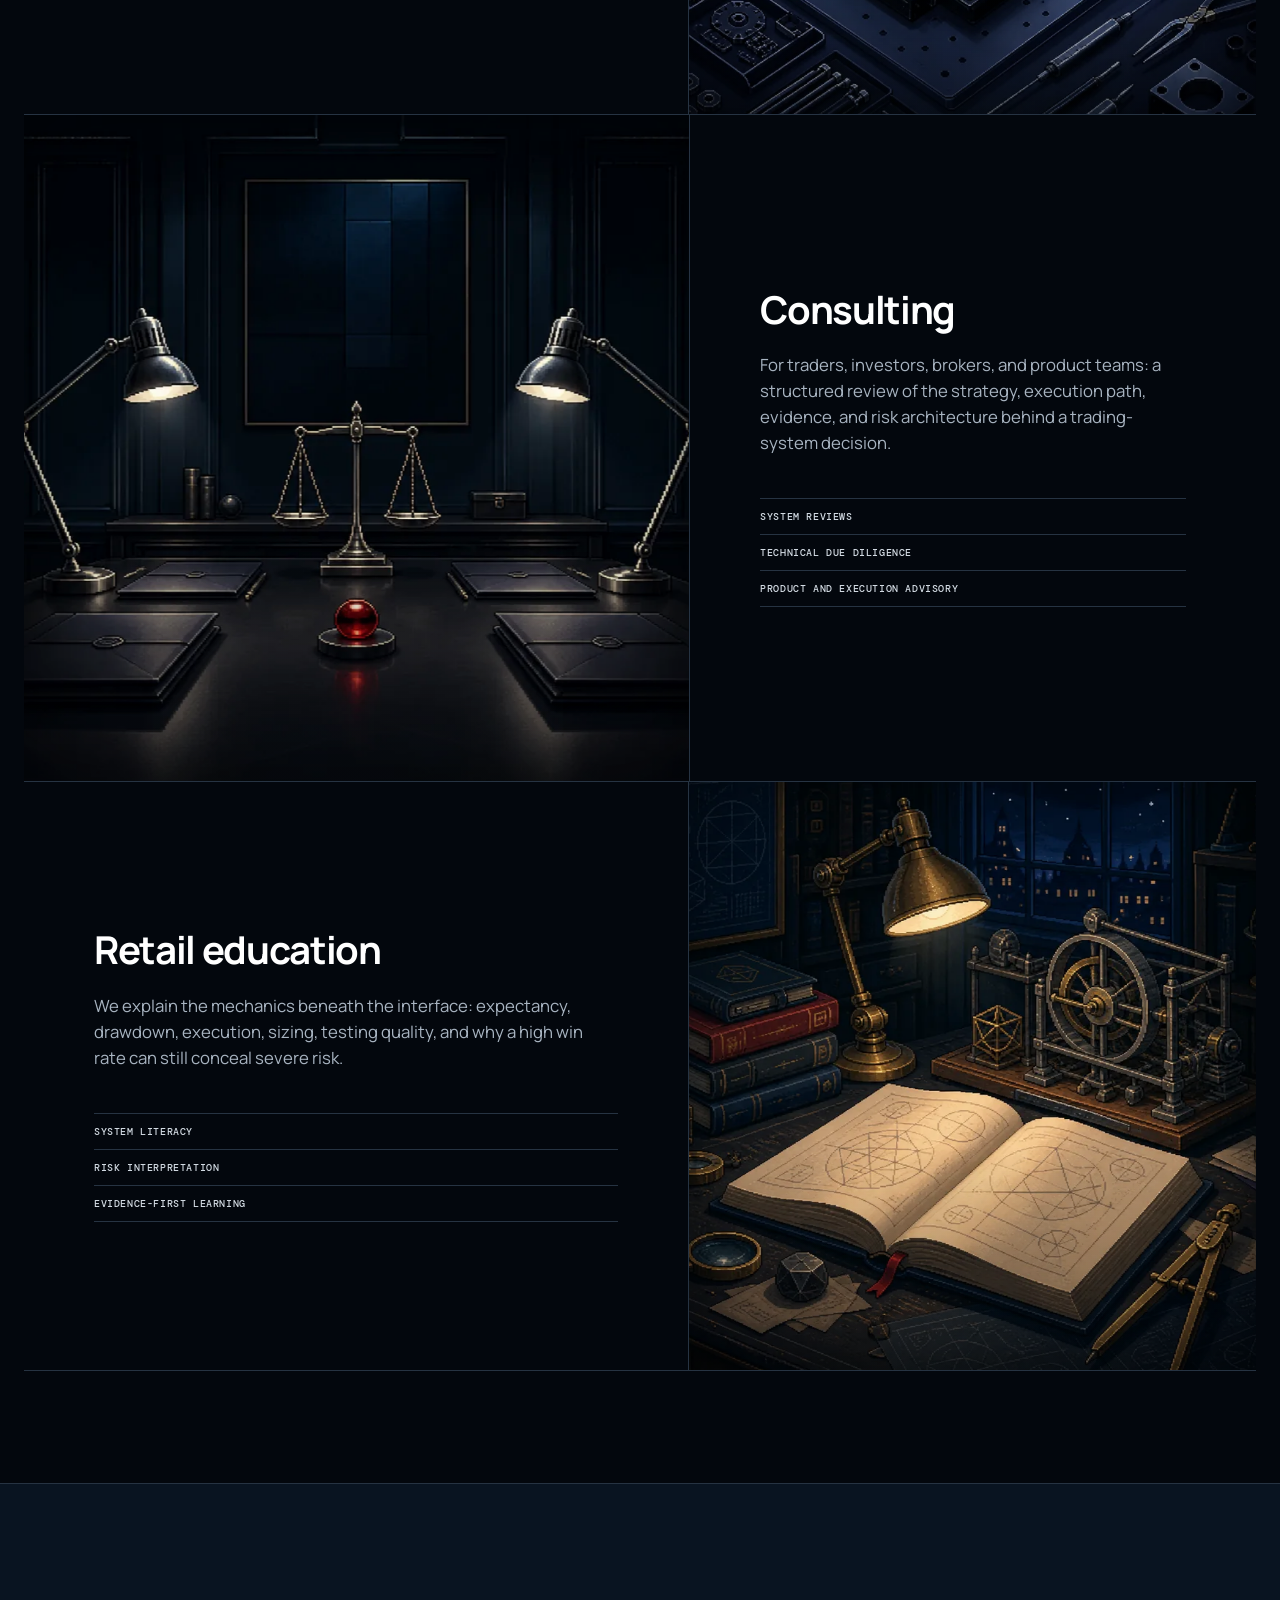
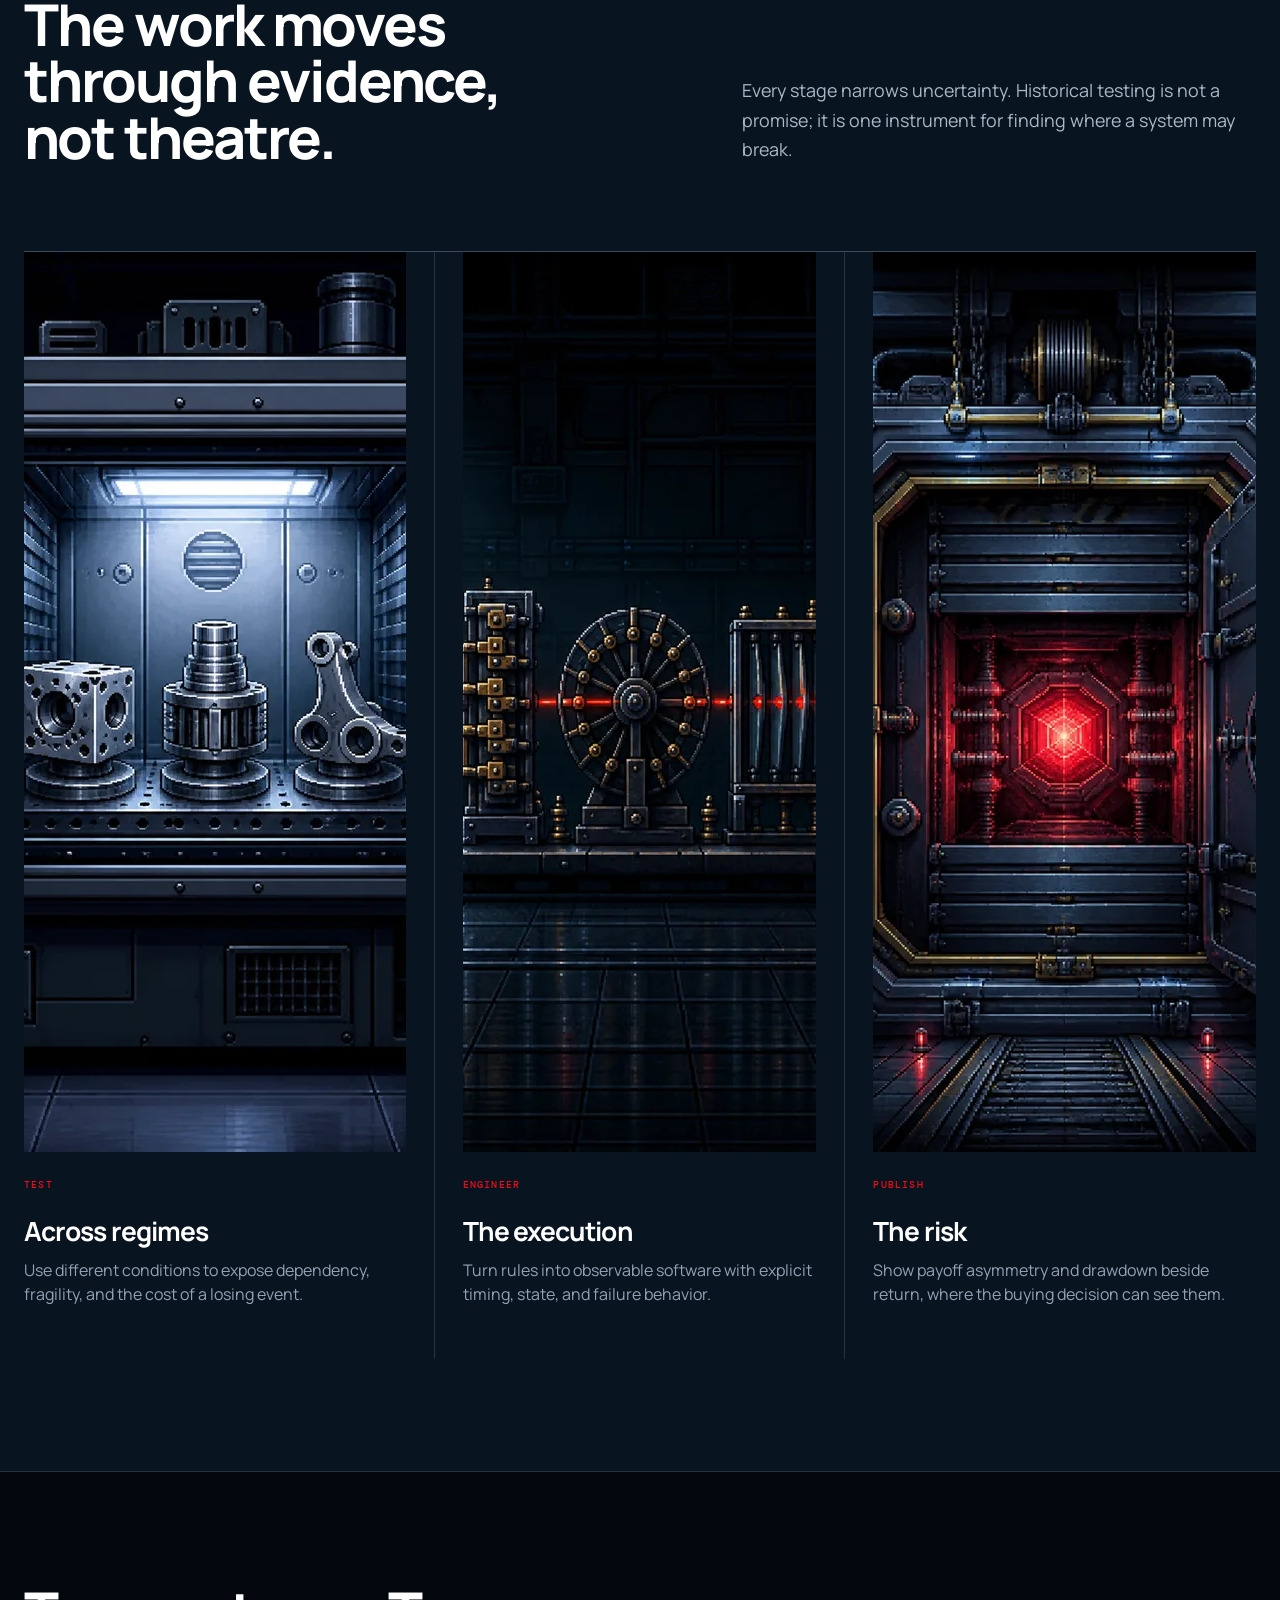
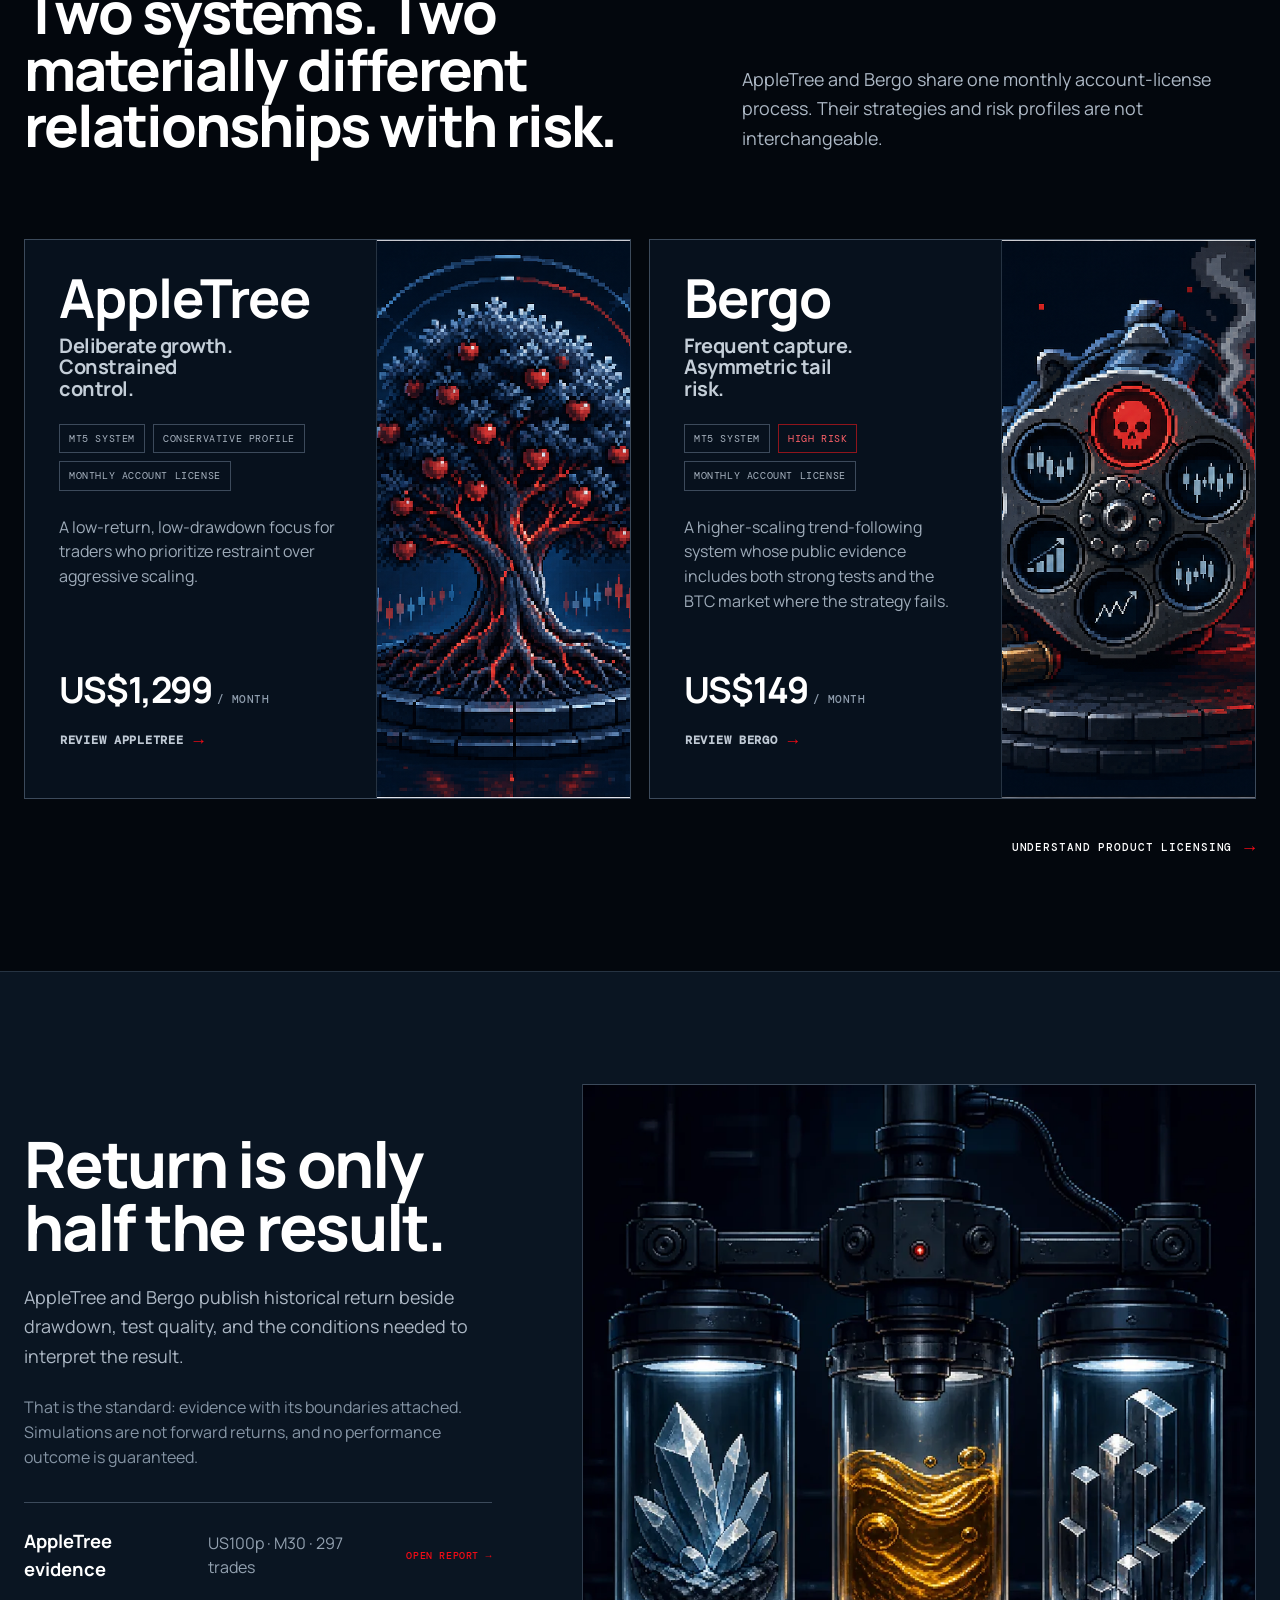
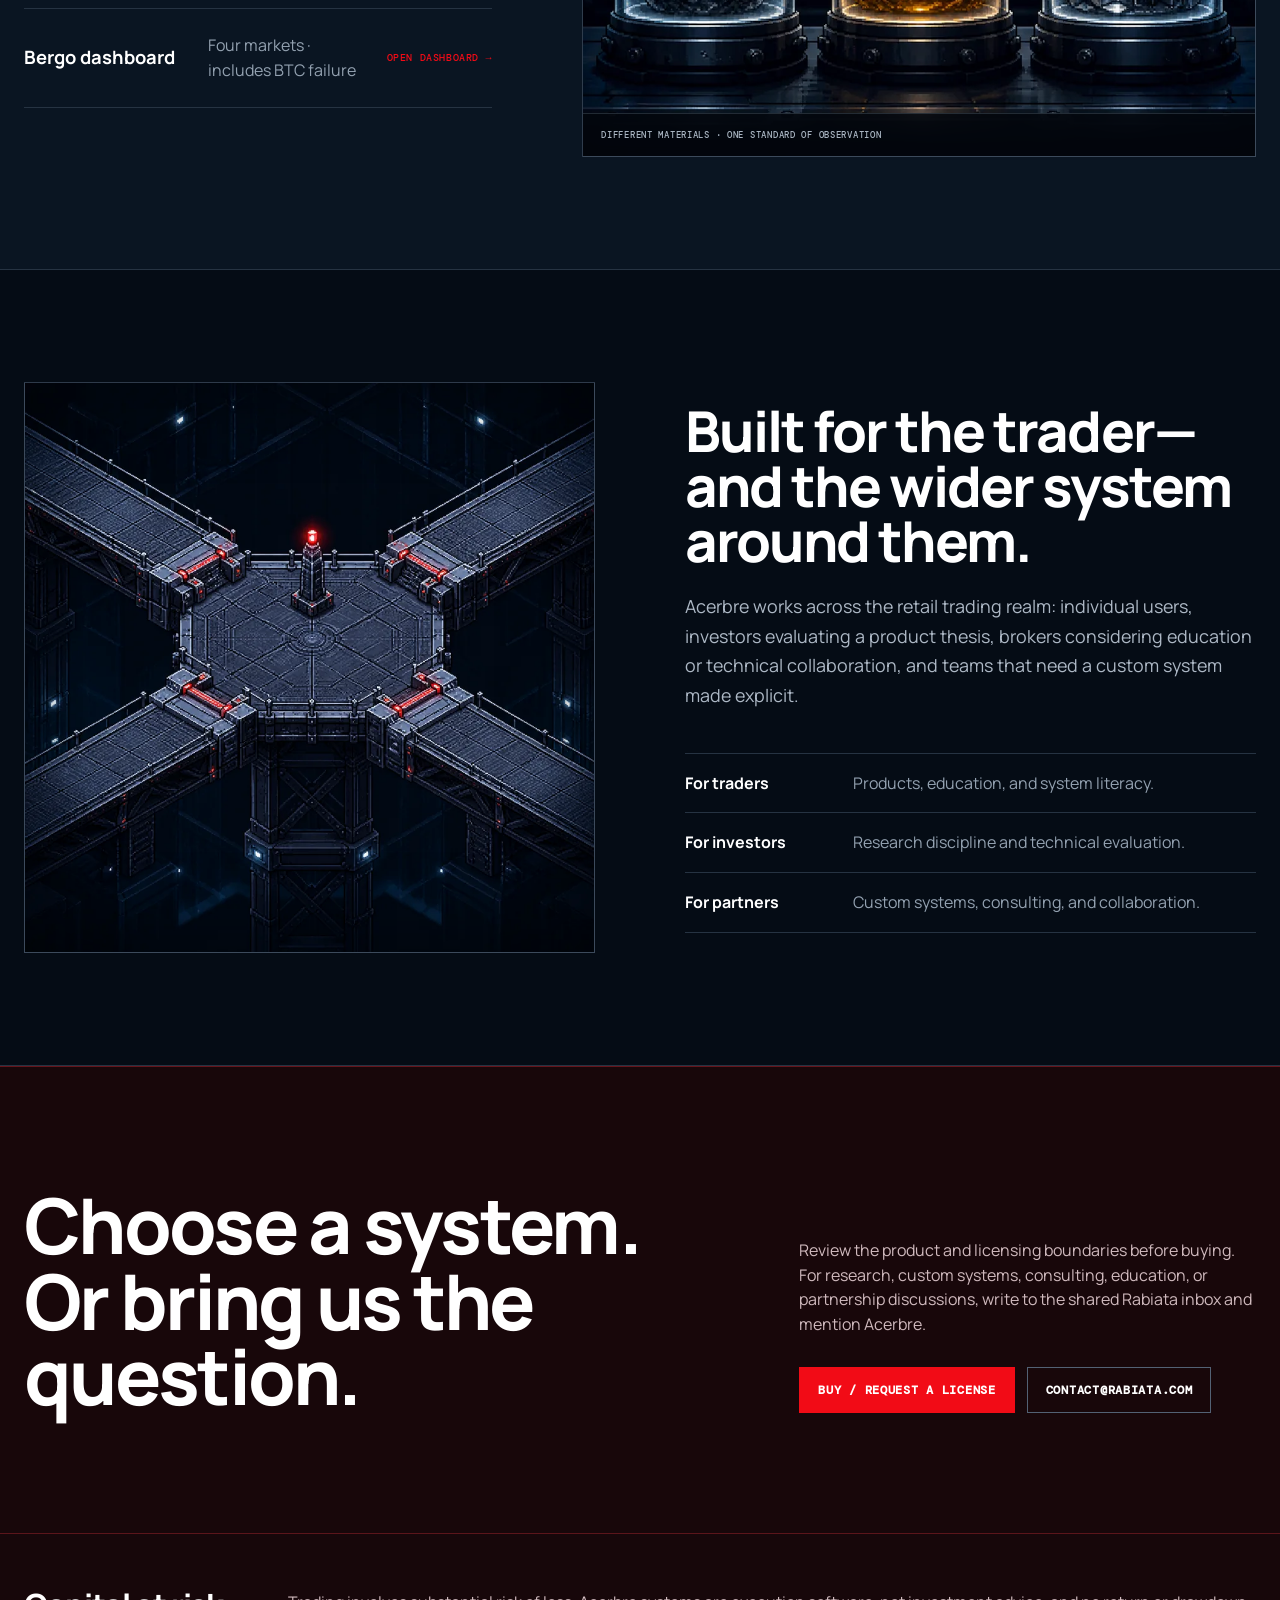
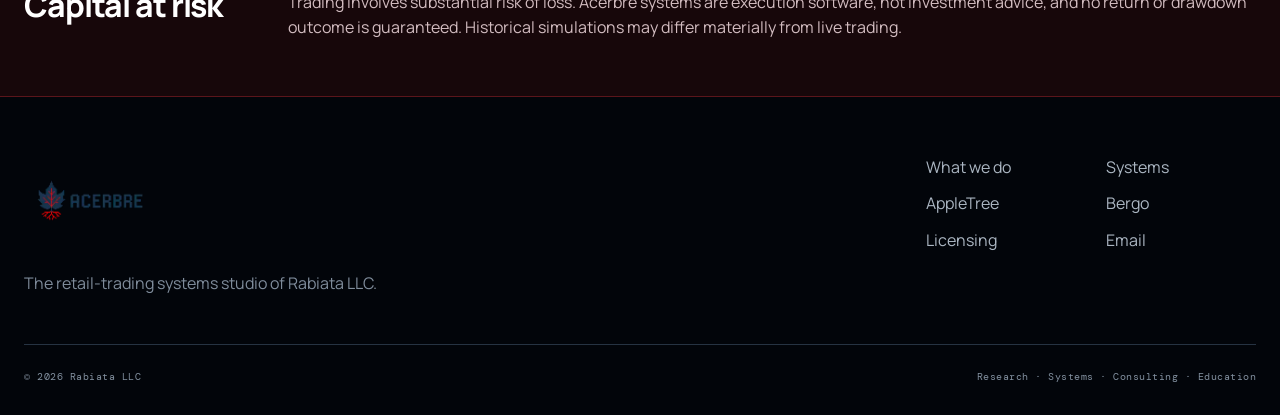
==== commit b3cd9811: "Update Acerbre product pricing" ====
--- a/index.html
+++ b/index.html
@@ -15,7 +15,14 @@
   <link rel="preconnect" href="https://fonts.gstatic.com" crossorigin>
   <link href="https://fonts.googleapis.com/css2?family=DM+Mono:wght@400;500&family=Manrope:wght@400;500;600;700;800&display=swap" rel="stylesheet">
   <link rel="stylesheet" href="/assets/site.css?v=20260828b">
-  <script>document.documentElement.classList.add('js');</script>
+  <script>
+    document.documentElement.classList.add('js');
+    try {
+      if (sessionStorage.getItem('acerbre:welcome:v1') === 'seen') {
+        document.documentElement.classList.add('welcome-done');
+      }
+    } catch (_) {}
+  </script>
 </head>
 <body class="home-page">
   <!--
@@ -80,8 +87,8 @@
     <section class="systems-section section" id="systems" aria-labelledby="systems-title">
       <div class="shell systems-heading"><h2 id="systems-title" class="reveal">Two systems. Two materially different relationships with risk.</h2><p class="lede reveal">AppleTree and Bergo share one monthly account-license process. Their strategies and risk profiles are not interchangeable.</p></div>
       <div class="shell product-grid home-product-grid">
-        <a class="product-card appletree reveal" href="/appletree/" aria-label="Explore AppleTree"><div class="product-copy"><h3><span class="product-name">AppleTree</span><span class="product-promise">Deliberate growth. Constrained control.</span></h3><div class="product-meta"><span class="chip">MT5 system</span><span class="chip">Conservative profile</span><span class="chip">Monthly account license</span></div><p>A low-return, low-drawdown focus for traders who prioritize restraint over aggressive scaling.</p><strong class="price">US$20,000 <small>/ month</small></strong><span class="btn-quiet">Review AppleTree <span class="arrow" aria-hidden="true">→</span></span></div><div class="product-art"><img class="pixel-art" src="/assets/appletree_pixel_asset.png" width="666" height="920" loading="lazy" decoding="async" alt="AppleTree product artwork"></div></a>
-        <a class="product-card bergo reveal" href="/bergo/" aria-label="Explore Bergo"><div class="product-copy"><h3><span class="product-name">Bergo</span><span class="product-promise">Frequent capture. Asymmetric tail risk.</span></h3><div class="product-meta"><span class="chip">MT5 system</span><span class="chip red">High risk</span><span class="chip">Monthly account license</span></div><p>A higher-scaling trend-following system whose public evidence includes both strong tests and the BTC market where the strategy fails.</p><strong class="price">US$200 <small>/ month</small></strong><span class="btn-quiet">Review Bergo <span class="arrow" aria-hidden="true">→</span></span></div><div class="product-art"><img class="pixel-art" src="/assets/bergo_pixel_asset.png" width="664" height="920" loading="lazy" decoding="async" alt="Bergo product artwork"></div></a>
+        <a class="product-card appletree reveal" href="/appletree/" aria-label="Explore AppleTree"><div class="product-copy"><h3><span class="product-name">AppleTree</span><span class="product-promise">Deliberate growth. Constrained control.</span></h3><div class="product-meta"><span class="chip">MT5 system</span><span class="chip">Conservative profile</span><span class="chip">Monthly account license</span></div><p>A low-return, low-drawdown focus for traders who prioritize restraint over aggressive scaling.</p><strong class="price">US$1,299 <small>/ month</small></strong><span class="btn-quiet">Review AppleTree <span class="arrow" aria-hidden="true">→</span></span></div><div class="product-art"><img class="pixel-art" src="/assets/appletree_pixel_asset.png" width="666" height="920" loading="lazy" decoding="async" alt="AppleTree product artwork"></div></a>
+        <a class="product-card bergo reveal" href="/bergo/" aria-label="Explore Bergo"><div class="product-copy"><h3><span class="product-name">Bergo</span><span class="product-promise">Frequent capture. Asymmetric tail risk.</span></h3><div class="product-meta"><span class="chip">MT5 system</span><span class="chip red">High risk</span><span class="chip">Monthly account license</span></div><p>A higher-scaling trend-following system whose public evidence includes both strong tests and the BTC market where the strategy fails.</p><strong class="price">US$149 <small>/ month</small></strong><span class="btn-quiet">Review Bergo <span class="arrow" aria-hidden="true">→</span></span></div><div class="product-art"><img class="pixel-art" src="/assets/bergo_pixel_asset.png" width="664" height="920" loading="lazy" decoding="async" alt="Bergo product artwork"></div></a>
       </div>
       <div class="shell compare-link reveal"><a class="text-link" href="/licensing/">Understand product licensing <span aria-hidden="true">→</span></a></div>
     </section>
@@ -96,6 +103,6 @@
   </main>
 
   <footer class="footer"><div class="shell"><div class="footer-top"><div class="footer-logo"><img src="/assets/acerbre-logo.webp" alt="Acerbre"><p>The retail-trading systems studio of Rabiata LLC.</p></div><nav class="footer-nav" aria-label="Footer"><a href="#work">What we do</a><a href="#systems">Systems</a><a href="/appletree/">AppleTree</a><a href="/bergo/">Bergo</a><a href="/licensing/">Licensing</a><a href="mailto:contact@rabiata.com?subject=Acerbre%20inquiry">Email</a></nav></div><div class="footer-bottom"><span>© <span data-year></span> Rabiata LLC</span><span>Research · Systems · Consulting · Education</span></div></div></footer>
-  <script src="/assets/site.js?v=20260828b"></script>
+  <script src="/assets/site.js?v=20260828c"></script>
 </body>
 </html>
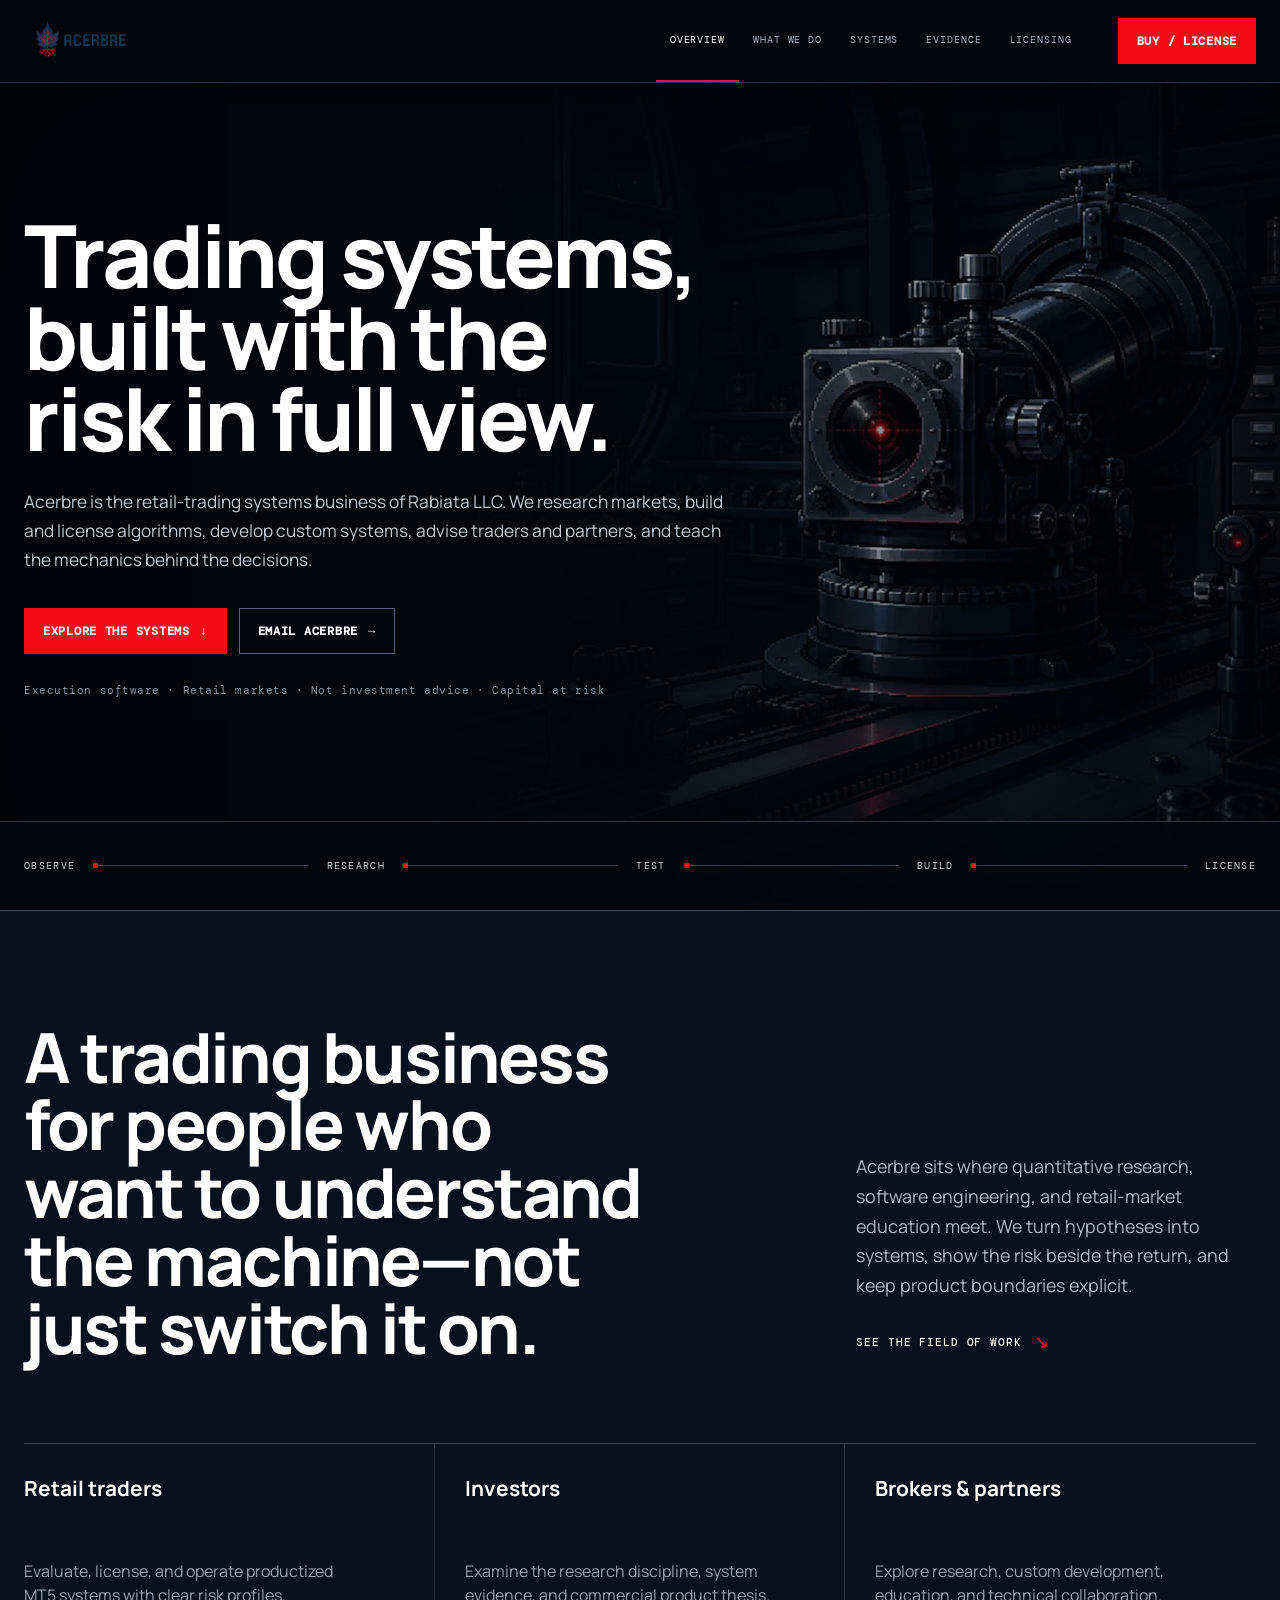
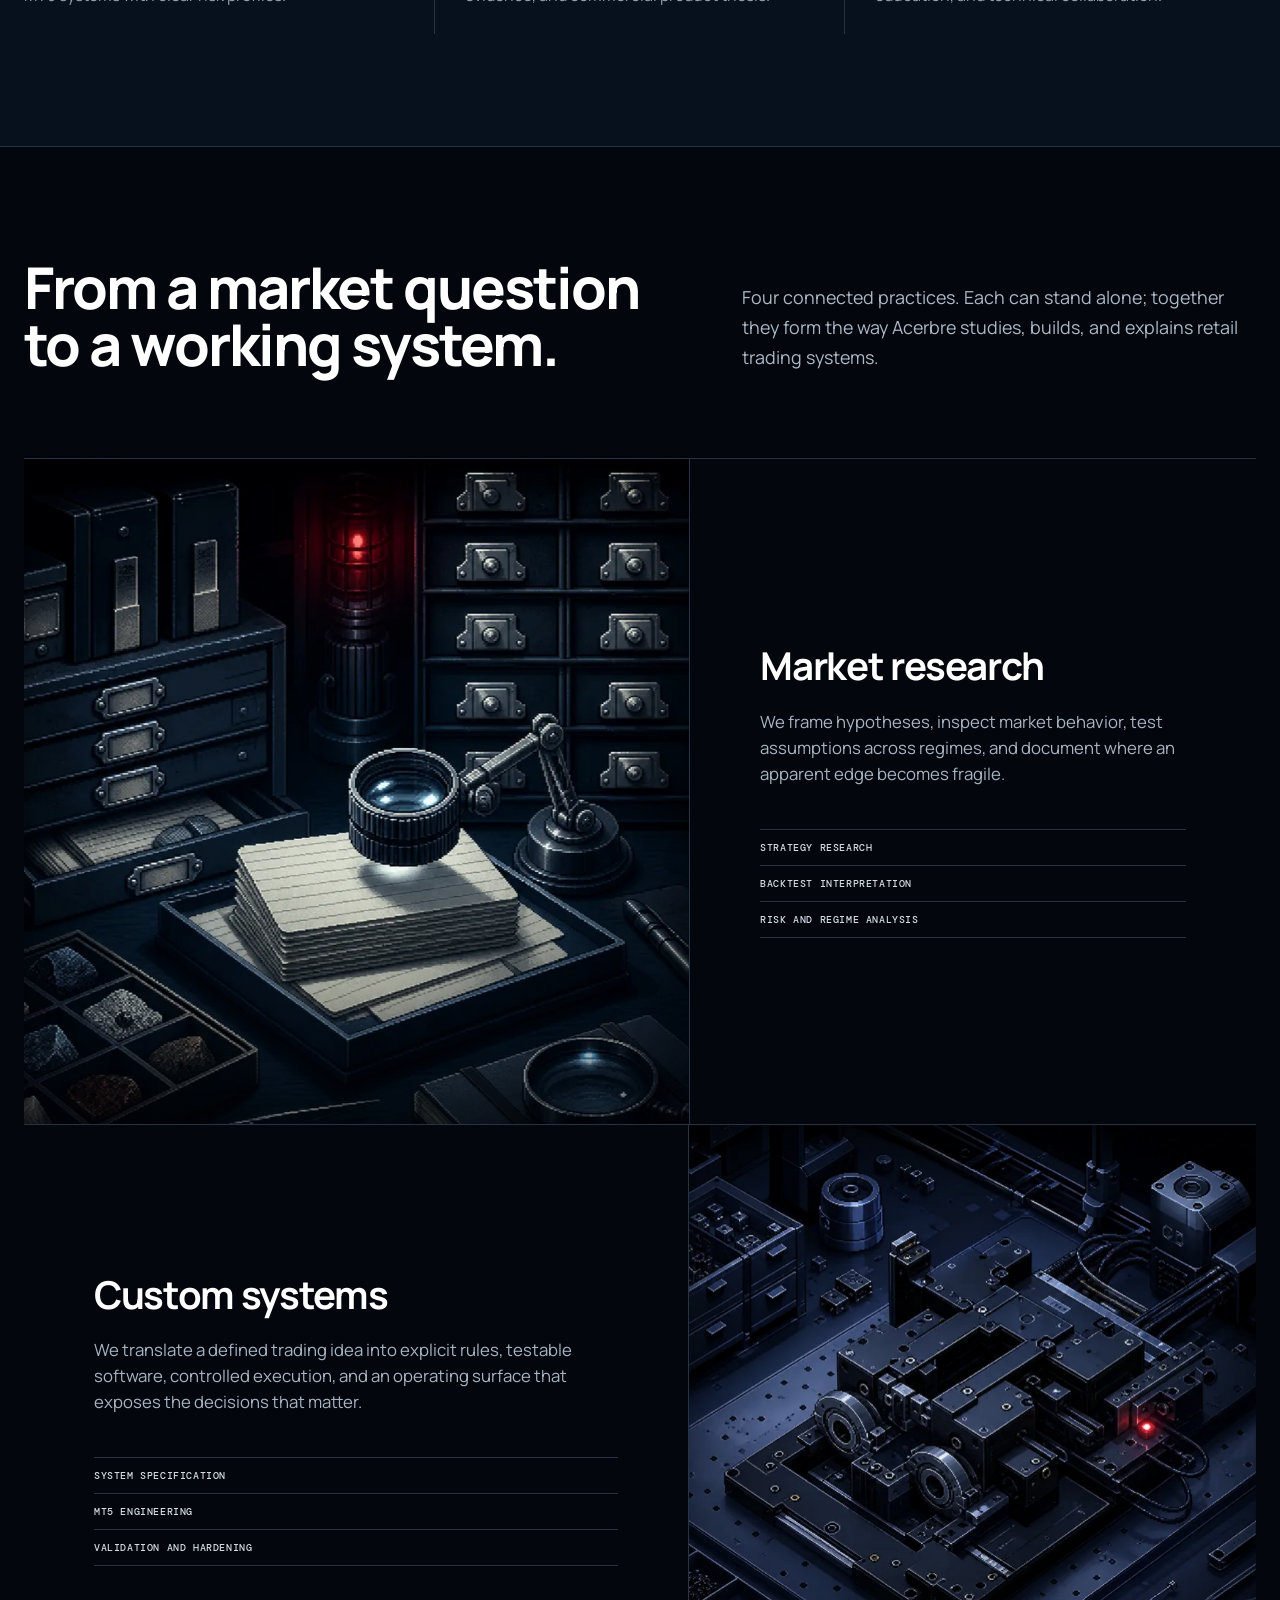
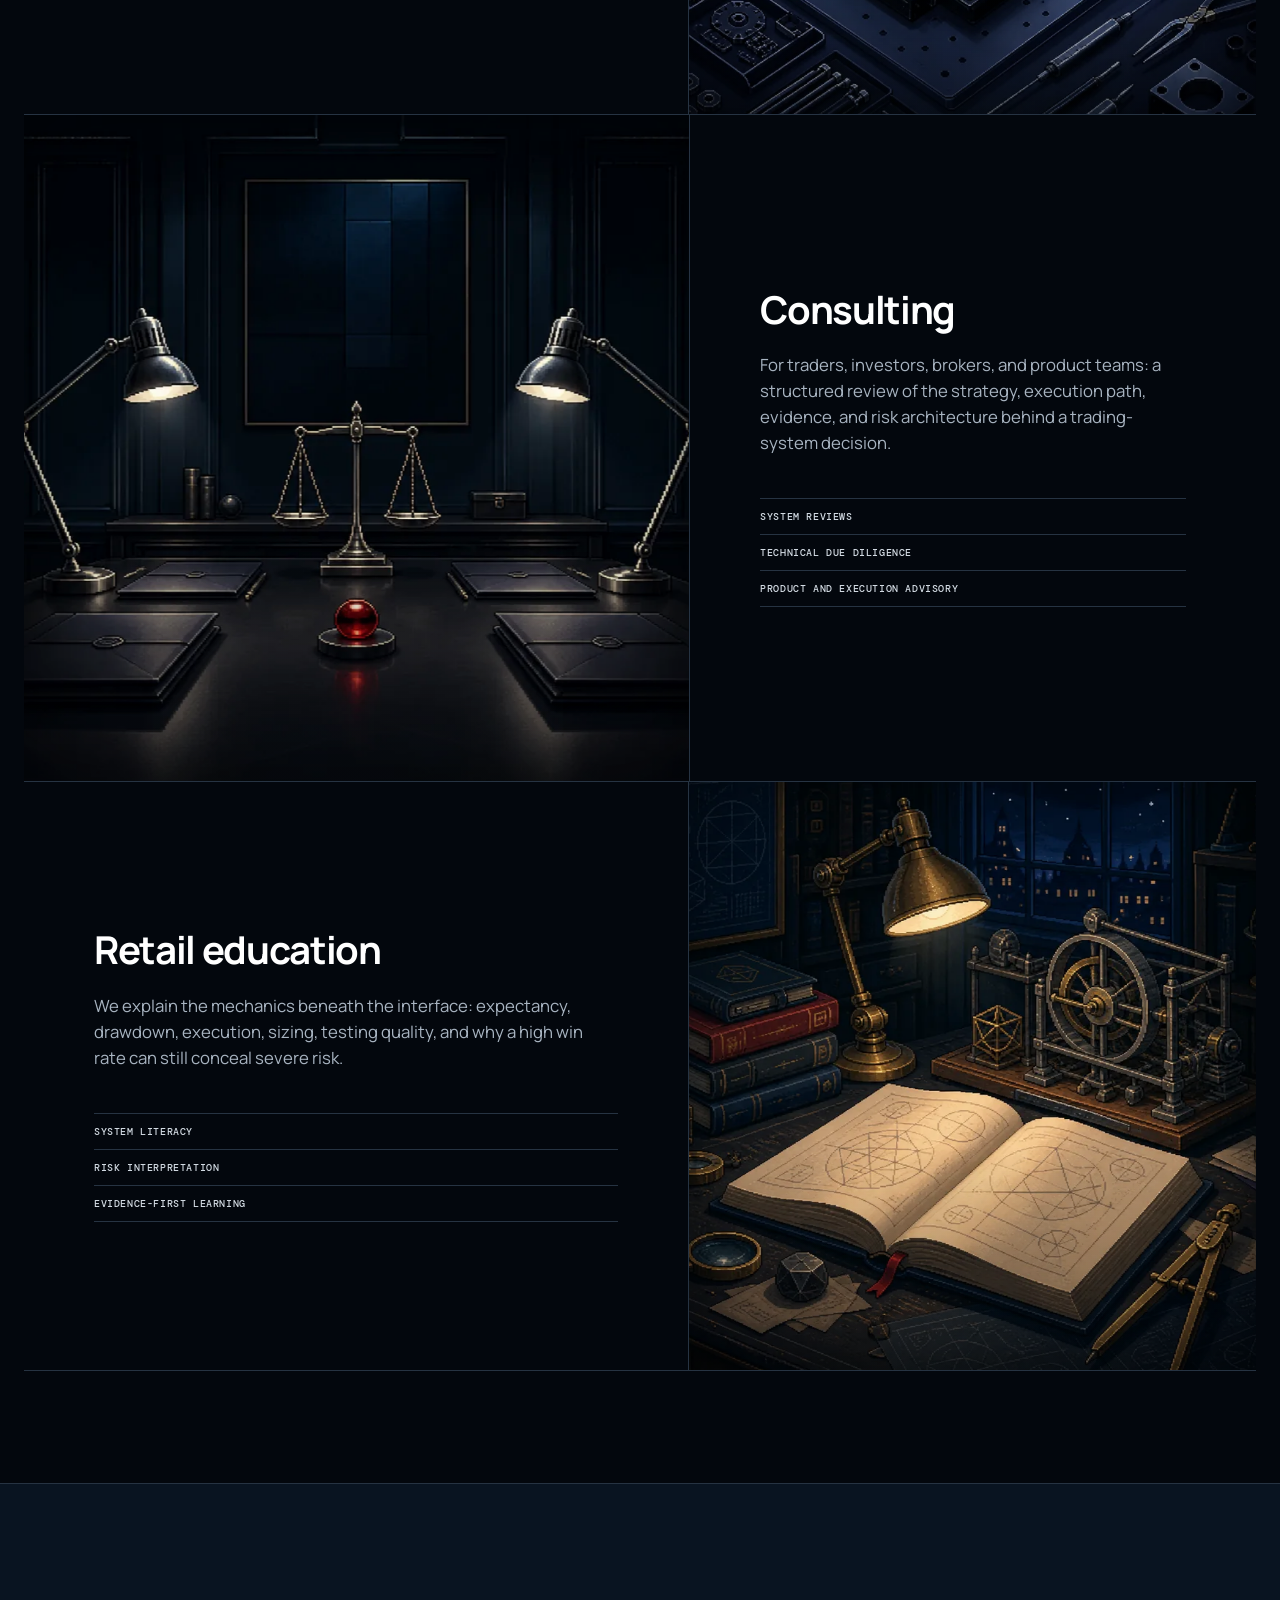
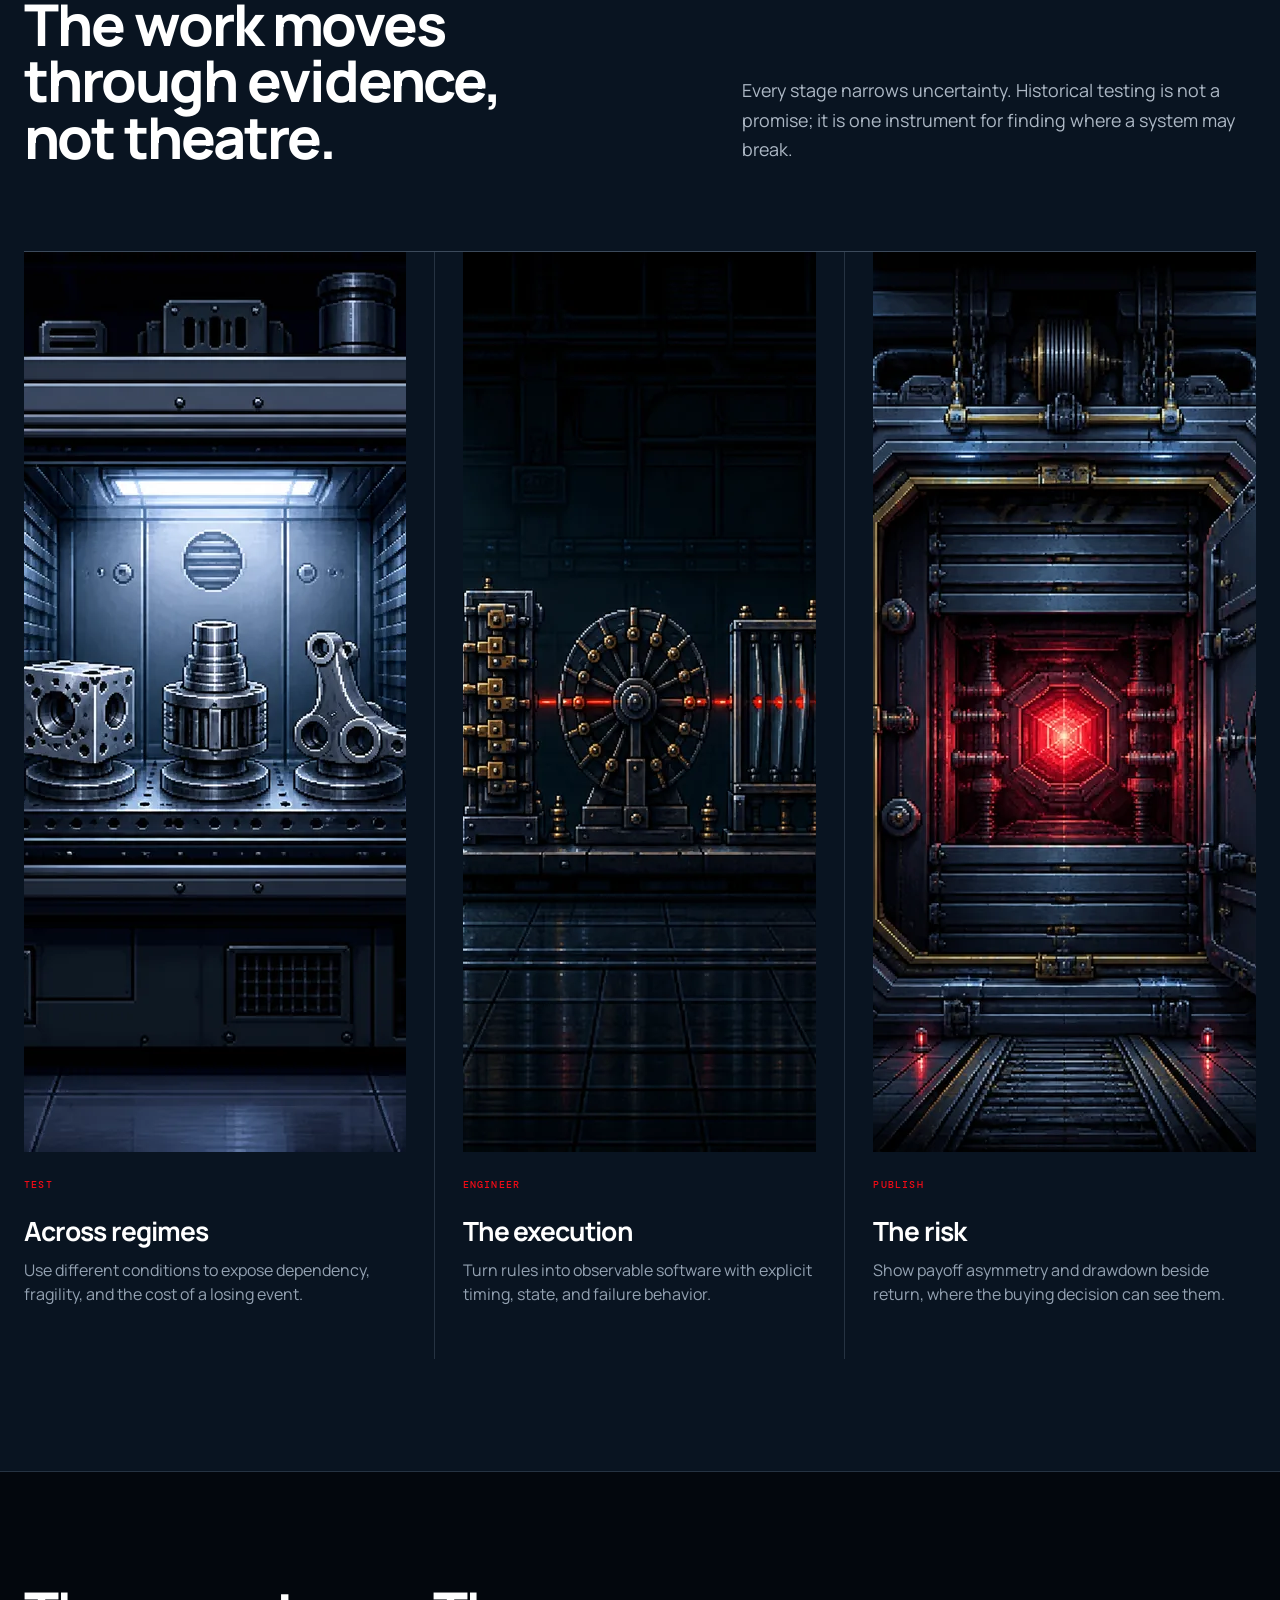
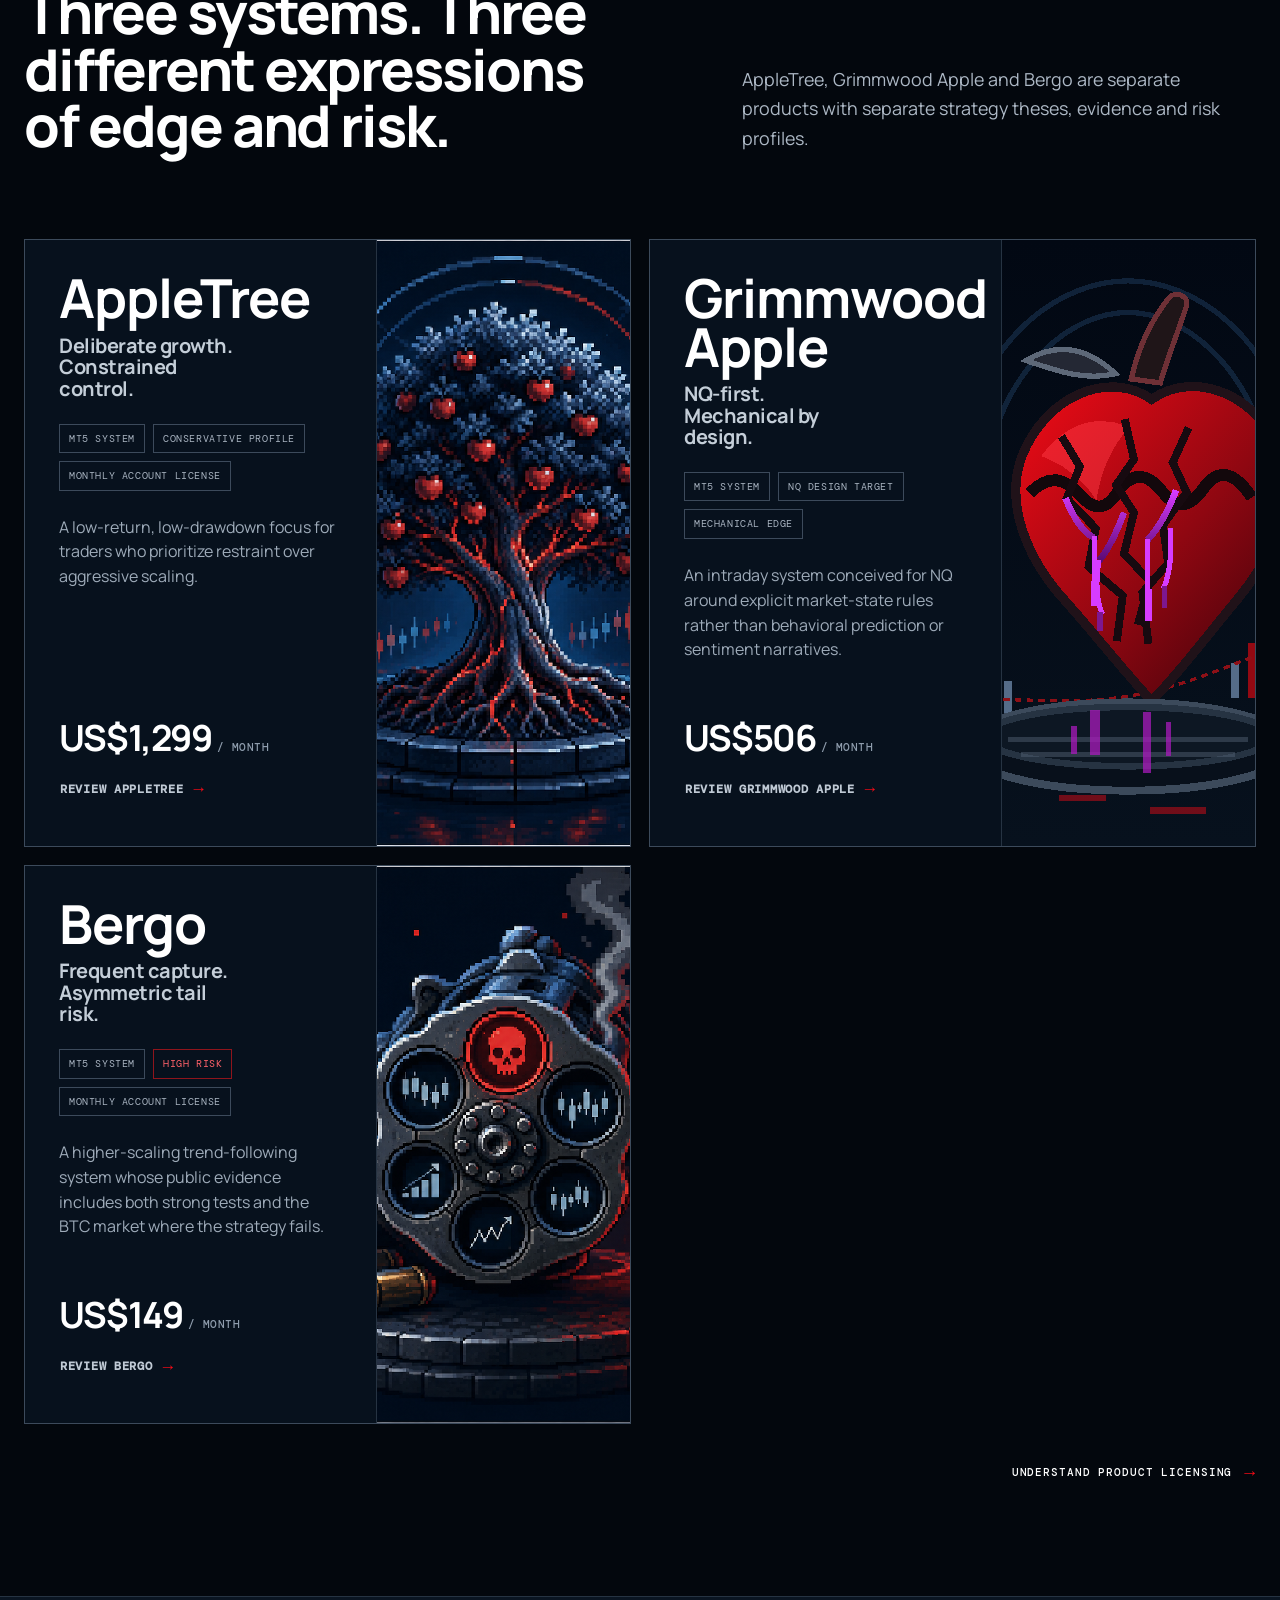
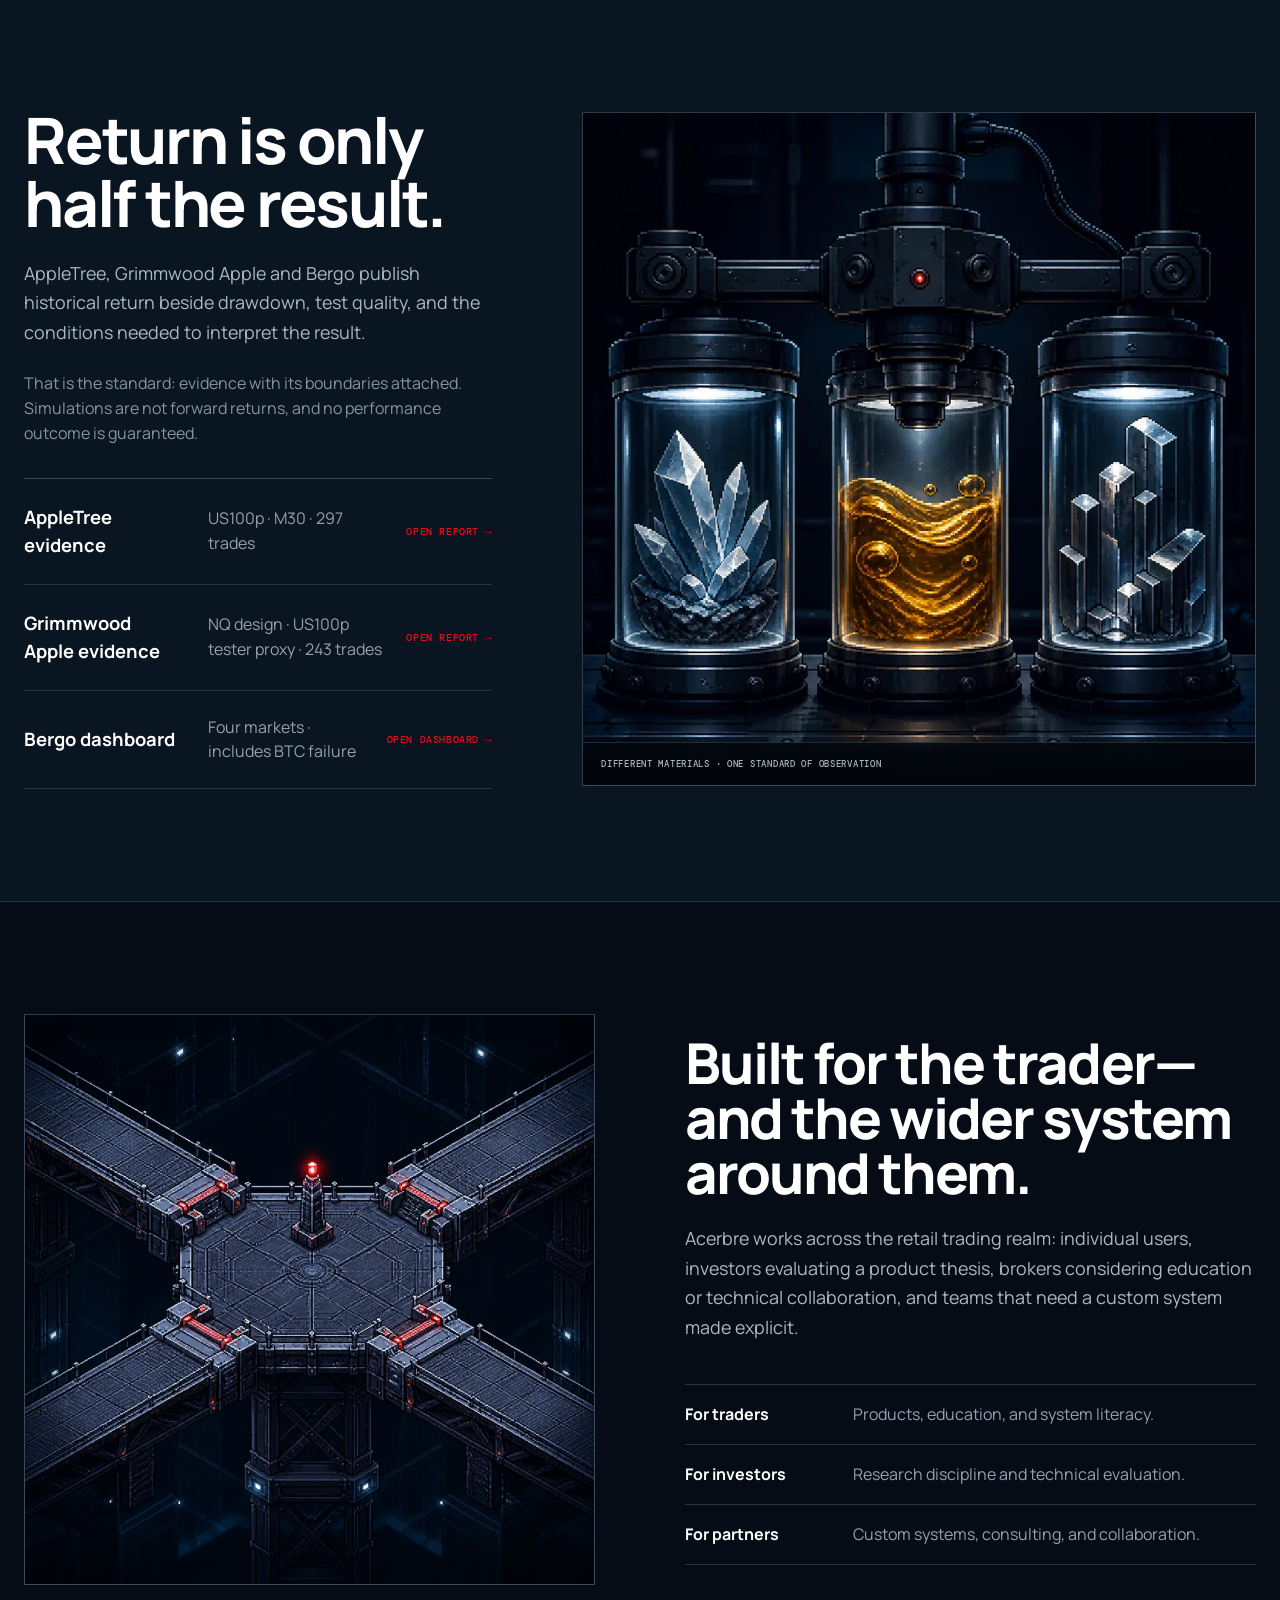
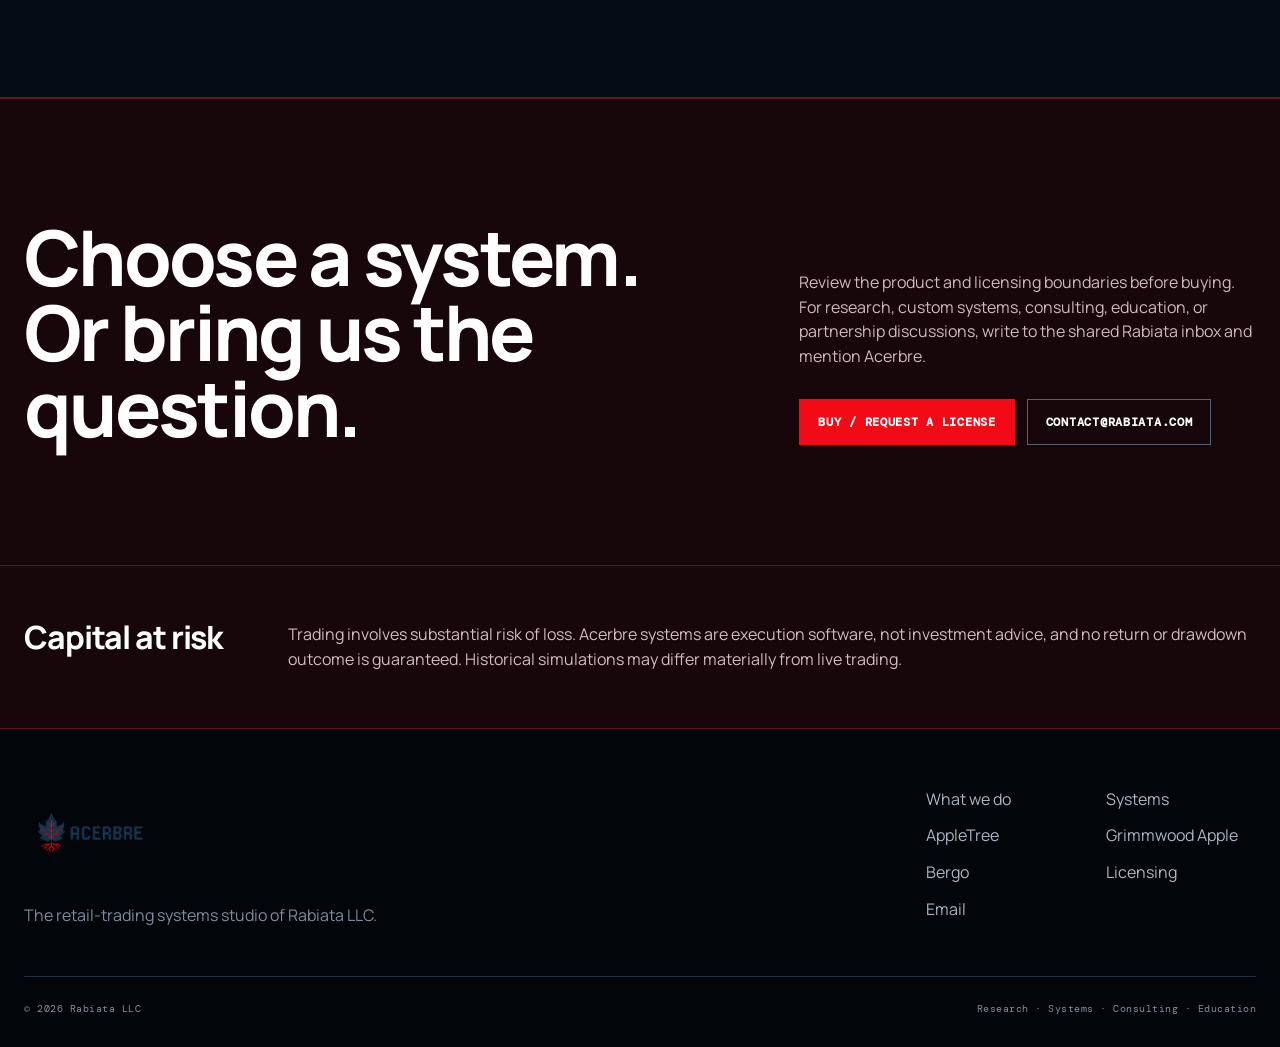
==== commit 751869a6: "Add Grimmwood Apple to Acerbre systems" ====
--- a/index.html
+++ b/index.html
@@ -25,14 +25,6 @@
   </script>
 </head>
 <body class="home-page">
-  <!--
-  THESIS: Acerbre is a market observatory that turns retail-market uncertainty into researched, testable systems; it refuses the generic fintech hero-and-metrics template.
-  OWN-WORLD: Nocturnal navy surfaces, rigorous typography, steel rules, white evidence marks, and one red decision signal. Product artwork stays on its product page.
-  STORY: Visitors understand the business, see its services and method, compare its systems, inspect real evidence, then buy or start a conversation.
-  FIRST VIEWPORT: A direct business statement, the four practices, clear actions, and the method rail establish the offer without market-category imagery.
-  FORM: A restrained editorial instrument; key incumbent-observatory-distilled.
-  FINISH: unreviewed and undocumented is unfinished; this build ends with the finish review, the verdict, and DESIGN.md
-  -->
   <a class="skip-link" href="#main">Skip to content</a>
   <div class="welcome-sequence" aria-hidden="true"><div class="welcome-mark"><img src="/assets/acerbre-logo.webp" alt=""><span class="welcome-scan"></span></div><p>Researching the signal.</p></div>
   <div class="scroll-meter" aria-hidden="true"><span></span></div>
@@ -85,15 +77,16 @@
     </section>
 
     <section class="systems-section section" id="systems" aria-labelledby="systems-title">
-      <div class="shell systems-heading"><h2 id="systems-title" class="reveal">Two systems. Two materially different relationships with risk.</h2><p class="lede reveal">AppleTree and Bergo share one monthly account-license process. Their strategies and risk profiles are not interchangeable.</p></div>
+      <div class="shell systems-heading"><h2 id="systems-title" class="reveal">Three systems. Three different expressions of edge and risk.</h2><p class="lede reveal">AppleTree, Grimmwood Apple and Bergo are separate products with separate strategy theses, evidence and risk profiles.</p></div>
       <div class="shell product-grid home-product-grid">
         <a class="product-card appletree reveal" href="/appletree/" aria-label="Explore AppleTree"><div class="product-copy"><h3><span class="product-name">AppleTree</span><span class="product-promise">Deliberate growth. Constrained control.</span></h3><div class="product-meta"><span class="chip">MT5 system</span><span class="chip">Conservative profile</span><span class="chip">Monthly account license</span></div><p>A low-return, low-drawdown focus for traders who prioritize restraint over aggressive scaling.</p><strong class="price">US$1,299 <small>/ month</small></strong><span class="btn-quiet">Review AppleTree <span class="arrow" aria-hidden="true">→</span></span></div><div class="product-art"><img class="pixel-art" src="/assets/appletree_pixel_asset.png" width="666" height="920" loading="lazy" decoding="async" alt="AppleTree product artwork"></div></a>
+        <a class="product-card grimmwood reveal" href="/grimmwood/" aria-label="Explore Grimmwood Apple"><div class="product-copy"><h3><span class="product-name">Grimmwood Apple</span><span class="product-promise">NQ-first. Mechanical by design.</span></h3><div class="product-meta"><span class="chip">MT5 system</span><span class="chip">NQ design target</span><span class="chip">Mechanical edge</span></div><p>An intraday system conceived for NQ around explicit market-state rules rather than behavioral prediction or sentiment narratives.</p><strong class="price">US$506 <small>/ month</small></strong><span class="btn-quiet">Review Grimmwood Apple <span class="arrow" aria-hidden="true">→</span></span></div><div class="product-art"><img class="pixel-art" src="/assets/grimmwood_apple_asset.svg" width="666" height="920" loading="lazy" decoding="async" alt="Grimmwood Apple product artwork"></div></a>
         <a class="product-card bergo reveal" href="/bergo/" aria-label="Explore Bergo"><div class="product-copy"><h3><span class="product-name">Bergo</span><span class="product-promise">Frequent capture. Asymmetric tail risk.</span></h3><div class="product-meta"><span class="chip">MT5 system</span><span class="chip red">High risk</span><span class="chip">Monthly account license</span></div><p>A higher-scaling trend-following system whose public evidence includes both strong tests and the BTC market where the strategy fails.</p><strong class="price">US$149 <small>/ month</small></strong><span class="btn-quiet">Review Bergo <span class="arrow" aria-hidden="true">→</span></span></div><div class="product-art"><img class="pixel-art" src="/assets/bergo_pixel_asset.png" width="664" height="920" loading="lazy" decoding="async" alt="Bergo product artwork"></div></a>
       </div>
       <div class="shell compare-link reveal"><a class="text-link" href="/licensing/">Understand product licensing <span aria-hidden="true">→</span></a></div>
     </section>
 
-    <section class="evidence-section section" id="evidence" aria-labelledby="evidence-title"><div class="shell evidence-grid"><div class="evidence-copy reveal"><h2 id="evidence-title">Return is only half the result.</h2><p class="lede">AppleTree and Bergo publish historical return beside drawdown, test quality, and the conditions needed to interpret the result.</p><p>That is the standard: evidence with its boundaries attached. Simulations are not forward returns, and no performance outcome is guaranteed.</p><div class="evidence-index"><a href="/appletree/#performance"><strong>AppleTree evidence</strong><span>US100p · M30 · 297 trades</span><b>Open report →</b></a><a href="/bergo/#performance"><strong>Bergo dashboard</strong><span>Four markets · includes BTC failure</span><b>Open dashboard →</b></a></div></div><figure class="evidence-visual motion-asset reveal-image"><img src="/assets/field-markets-v2.webp" width="900" height="900" loading="lazy" alt="Three market specimens observed by one calibrated instrument"><figcaption>Different materials · one standard of observation</figcaption></figure></div></section>
+    <section class="evidence-section section" id="evidence" aria-labelledby="evidence-title"><div class="shell evidence-grid"><div class="evidence-copy reveal"><h2 id="evidence-title">Return is only half the result.</h2><p class="lede">AppleTree, Grimmwood Apple and Bergo publish historical return beside drawdown, test quality, and the conditions needed to interpret the result.</p><p>That is the standard: evidence with its boundaries attached. Simulations are not forward returns, and no performance outcome is guaranteed.</p><div class="evidence-index"><a href="/appletree/#performance"><strong>AppleTree evidence</strong><span>US100p · M30 · 297 trades</span><b>Open report →</b></a><a href="/grimmwood/#performance"><strong>Grimmwood Apple evidence</strong><span>NQ design · US100p tester proxy · 243 trades</span><b>Open report →</b></a><a href="/bergo/#performance"><strong>Bergo dashboard</strong><span>Four markets · includes BTC failure</span><b>Open dashboard →</b></a></div></div><figure class="evidence-visual motion-asset reveal-image"><img src="/assets/field-markets-v2.webp" width="900" height="900" loading="lazy" alt="Three market specimens observed by one calibrated instrument"><figcaption>Different materials · one standard of observation</figcaption></figure></div></section>
 
     <section class="partner-section section" aria-labelledby="partner-title"><div class="shell partner-grid"><figure class="partner-visual motion-asset reveal-image"><img src="/assets/field-partnerships-v2.webp" width="900" height="900" loading="lazy" alt="Independent steel bridge segments joining at one stable platform"></figure><div class="partner-copy reveal"><h2 id="partner-title">Built for the trader—and the wider system around them.</h2><p class="lede">Acerbre works across the retail trading realm: individual users, investors evaluating a product thesis, brokers considering education or technical collaboration, and teams that need a custom system made explicit.</p><div class="partner-lines"><p><strong>For traders</strong><span>Products, education, and system literacy.</span></p><p><strong>For investors</strong><span>Research discipline and technical evaluation.</span></p><p><strong>For partners</strong><span>Custom systems, consulting, and collaboration.</span></p></div></div></div></section>
 
@@ -102,7 +95,7 @@
     <section class="risk-band"><div class="shell risk-grid"><h2>Capital at risk</h2><p>Trading involves substantial risk of loss. Acerbre systems are execution software, not investment advice, and no return or drawdown outcome is guaranteed. Historical simulations may differ materially from live trading.</p></div></section>
   </main>
 
-  <footer class="footer"><div class="shell"><div class="footer-top"><div class="footer-logo"><img src="/assets/acerbre-logo.webp" alt="Acerbre"><p>The retail-trading systems studio of Rabiata LLC.</p></div><nav class="footer-nav" aria-label="Footer"><a href="#work">What we do</a><a href="#systems">Systems</a><a href="/appletree/">AppleTree</a><a href="/bergo/">Bergo</a><a href="/licensing/">Licensing</a><a href="mailto:contact@rabiata.com?subject=Acerbre%20inquiry">Email</a></nav></div><div class="footer-bottom"><span>© <span data-year></span> Rabiata LLC</span><span>Research · Systems · Consulting · Education</span></div></div></footer>
+  <footer class="footer"><div class="shell"><div class="footer-top"><div class="footer-logo"><img src="/assets/acerbre-logo.webp" alt="Acerbre"><p>The retail-trading systems studio of Rabiata LLC.</p></div><nav class="footer-nav" aria-label="Footer"><a href="#work">What we do</a><a href="#systems">Systems</a><a href="/appletree/">AppleTree</a><a href="/grimmwood/">Grimmwood Apple</a><a href="/bergo/">Bergo</a><a href="/licensing/">Licensing</a><a href="mailto:contact@rabiata.com?subject=Acerbre%20inquiry">Email</a></nav></div><div class="footer-bottom"><span>© <span data-year></span> Rabiata LLC</span><span>Research · Systems · Consulting · Education</span></div></div></footer>
   <script src="/assets/site.js?v=20260828c"></script>
 </body>
-</html>
+</html>
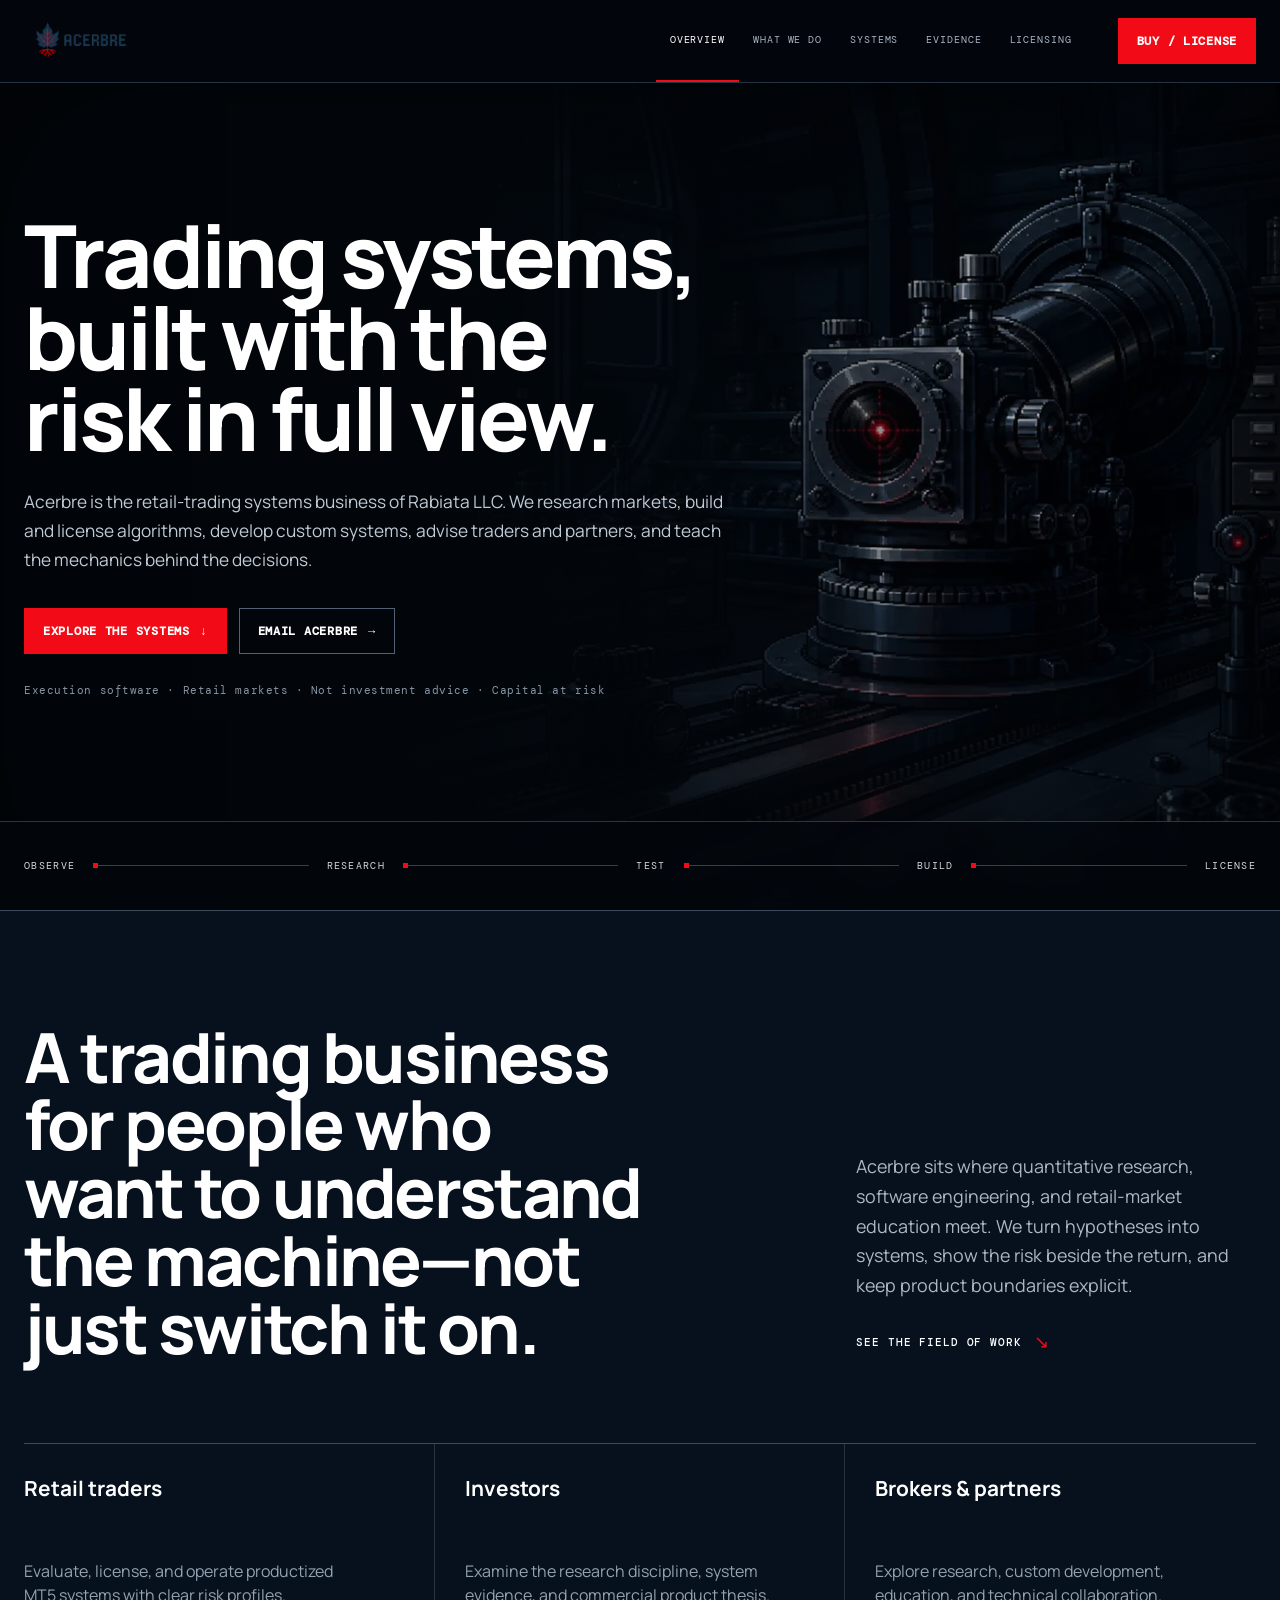
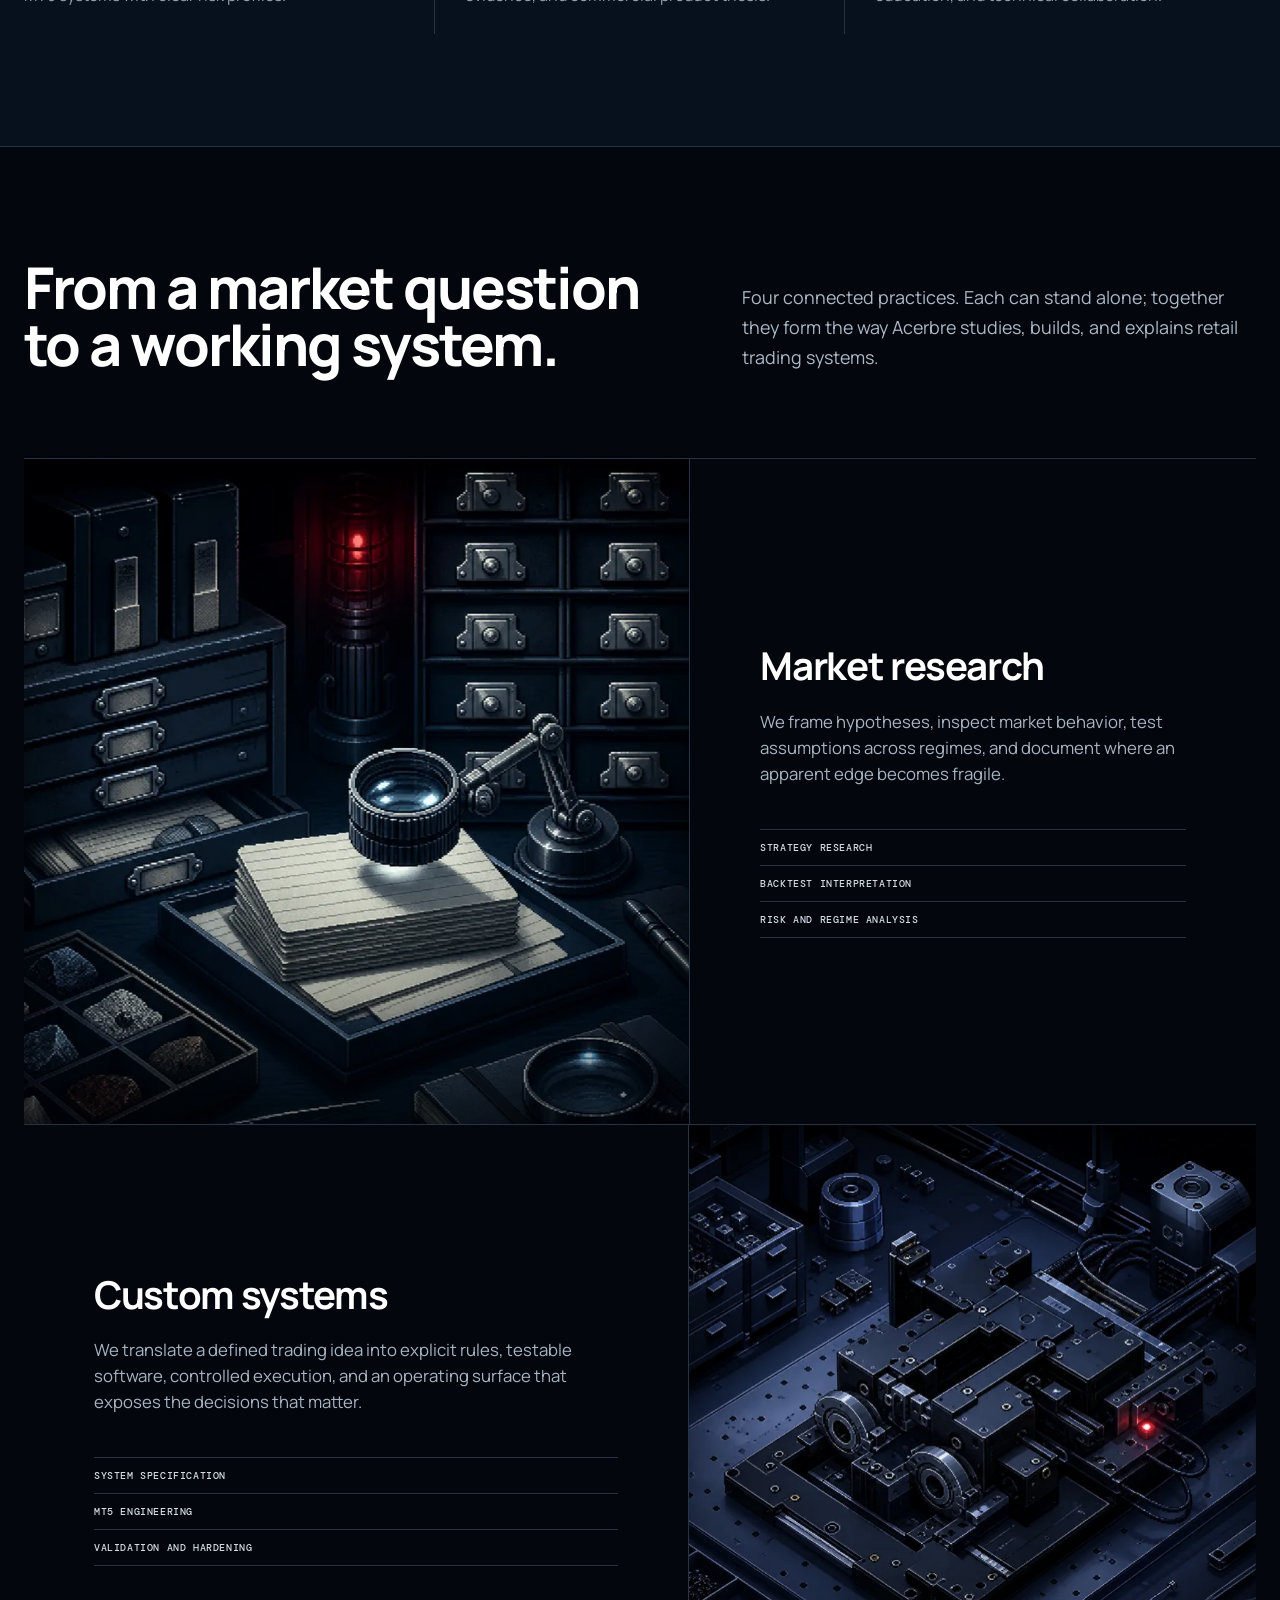
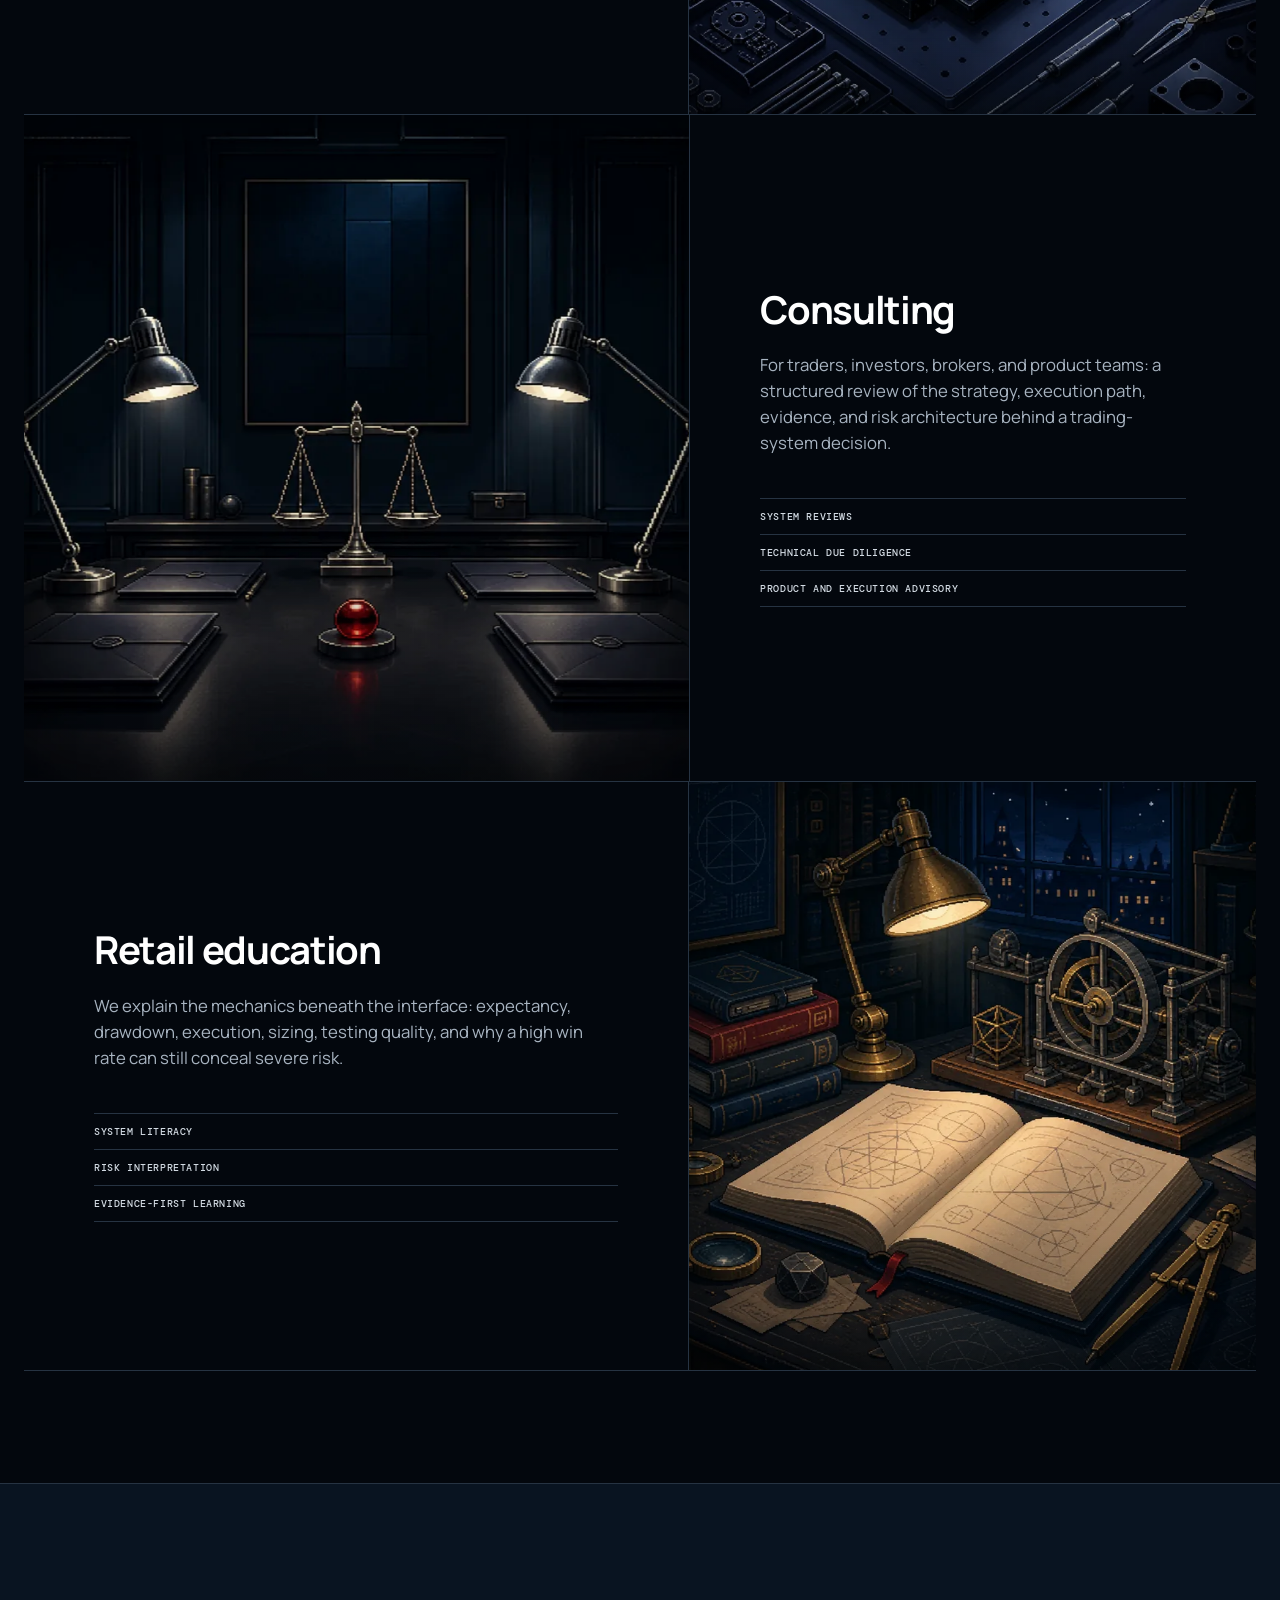
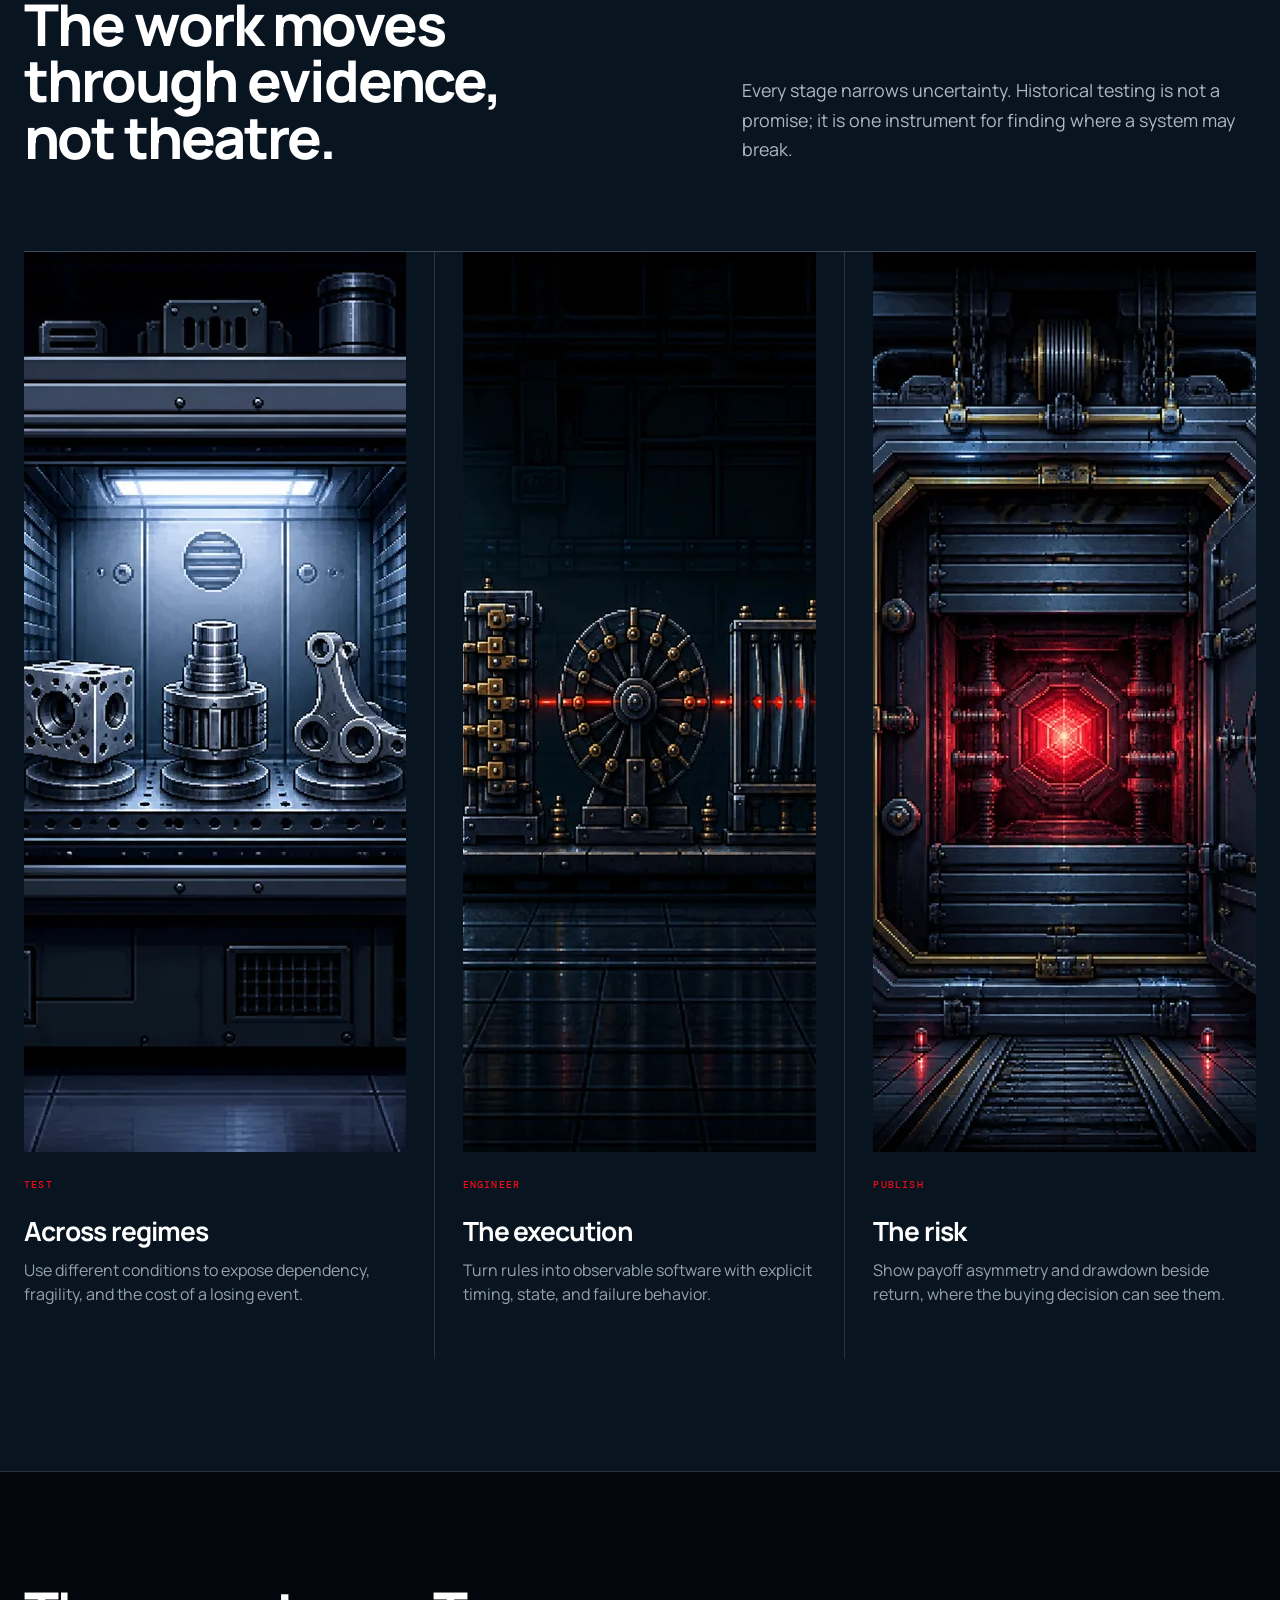
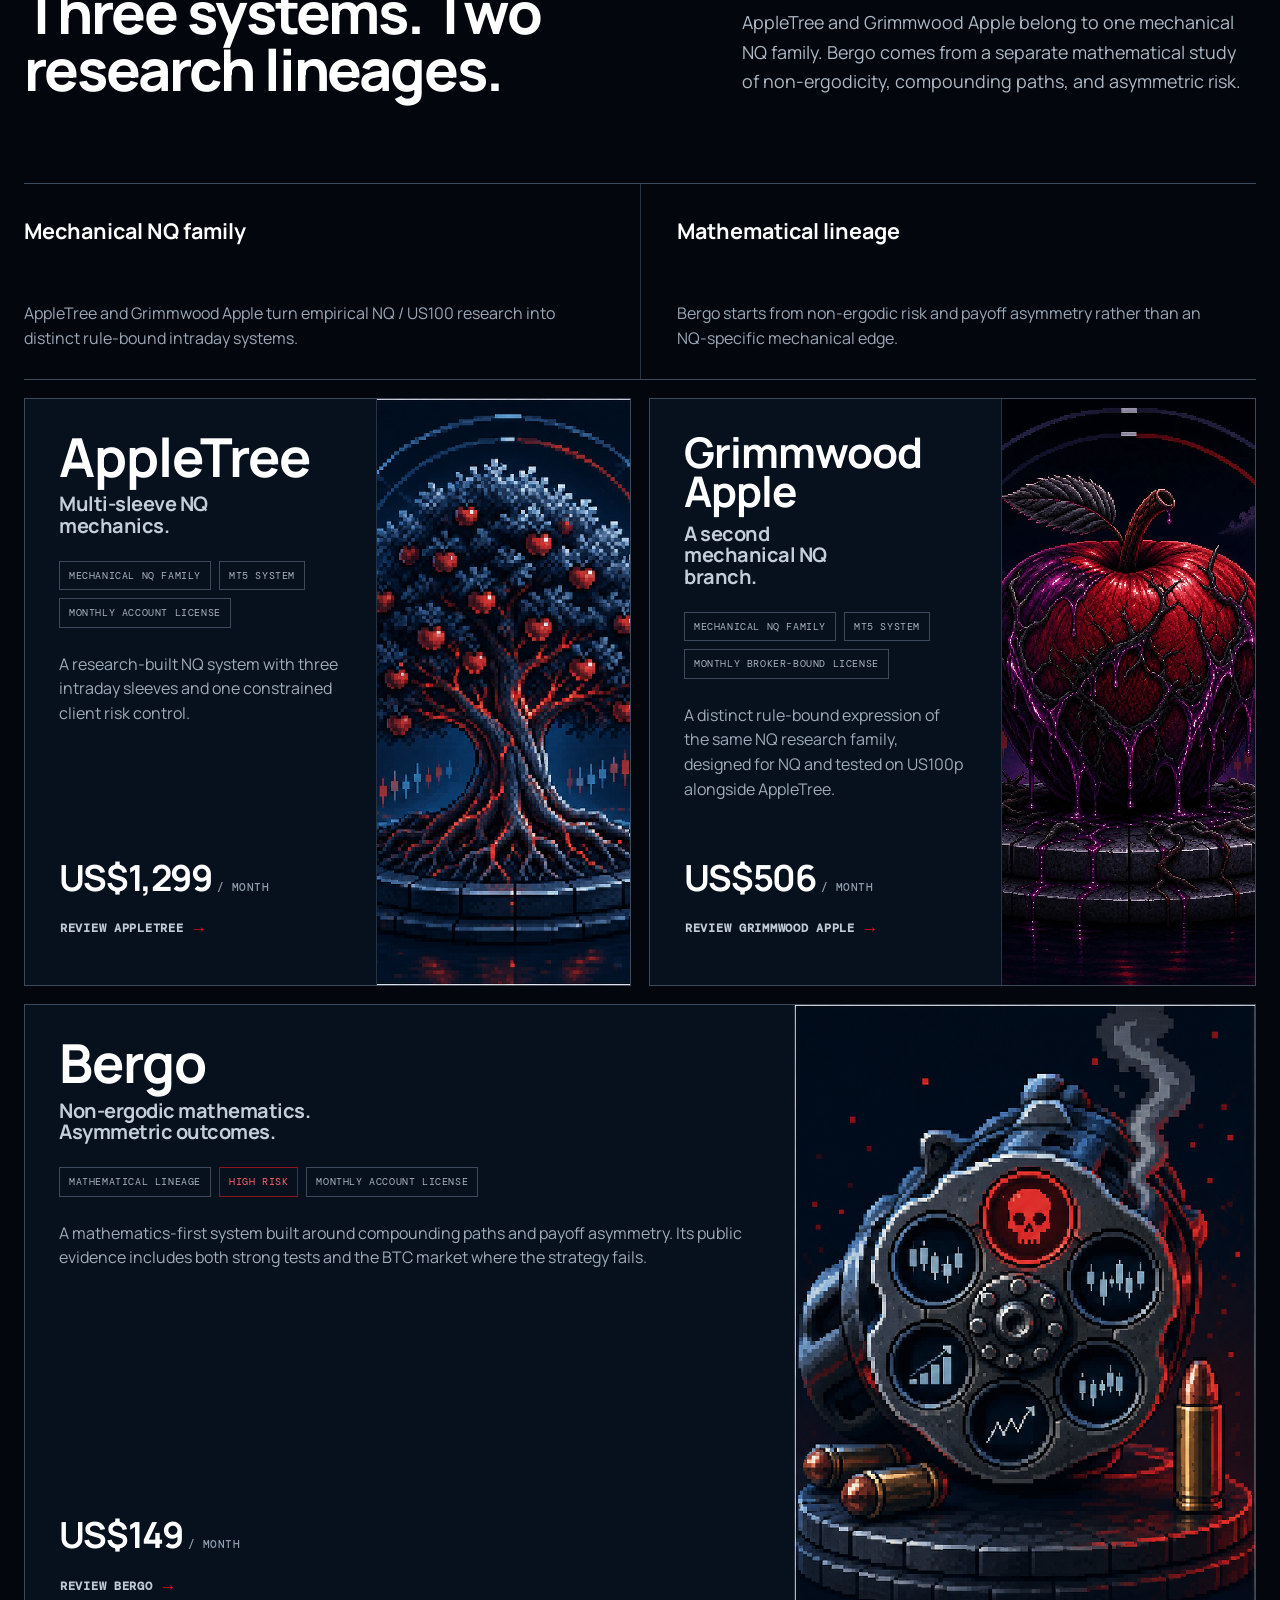
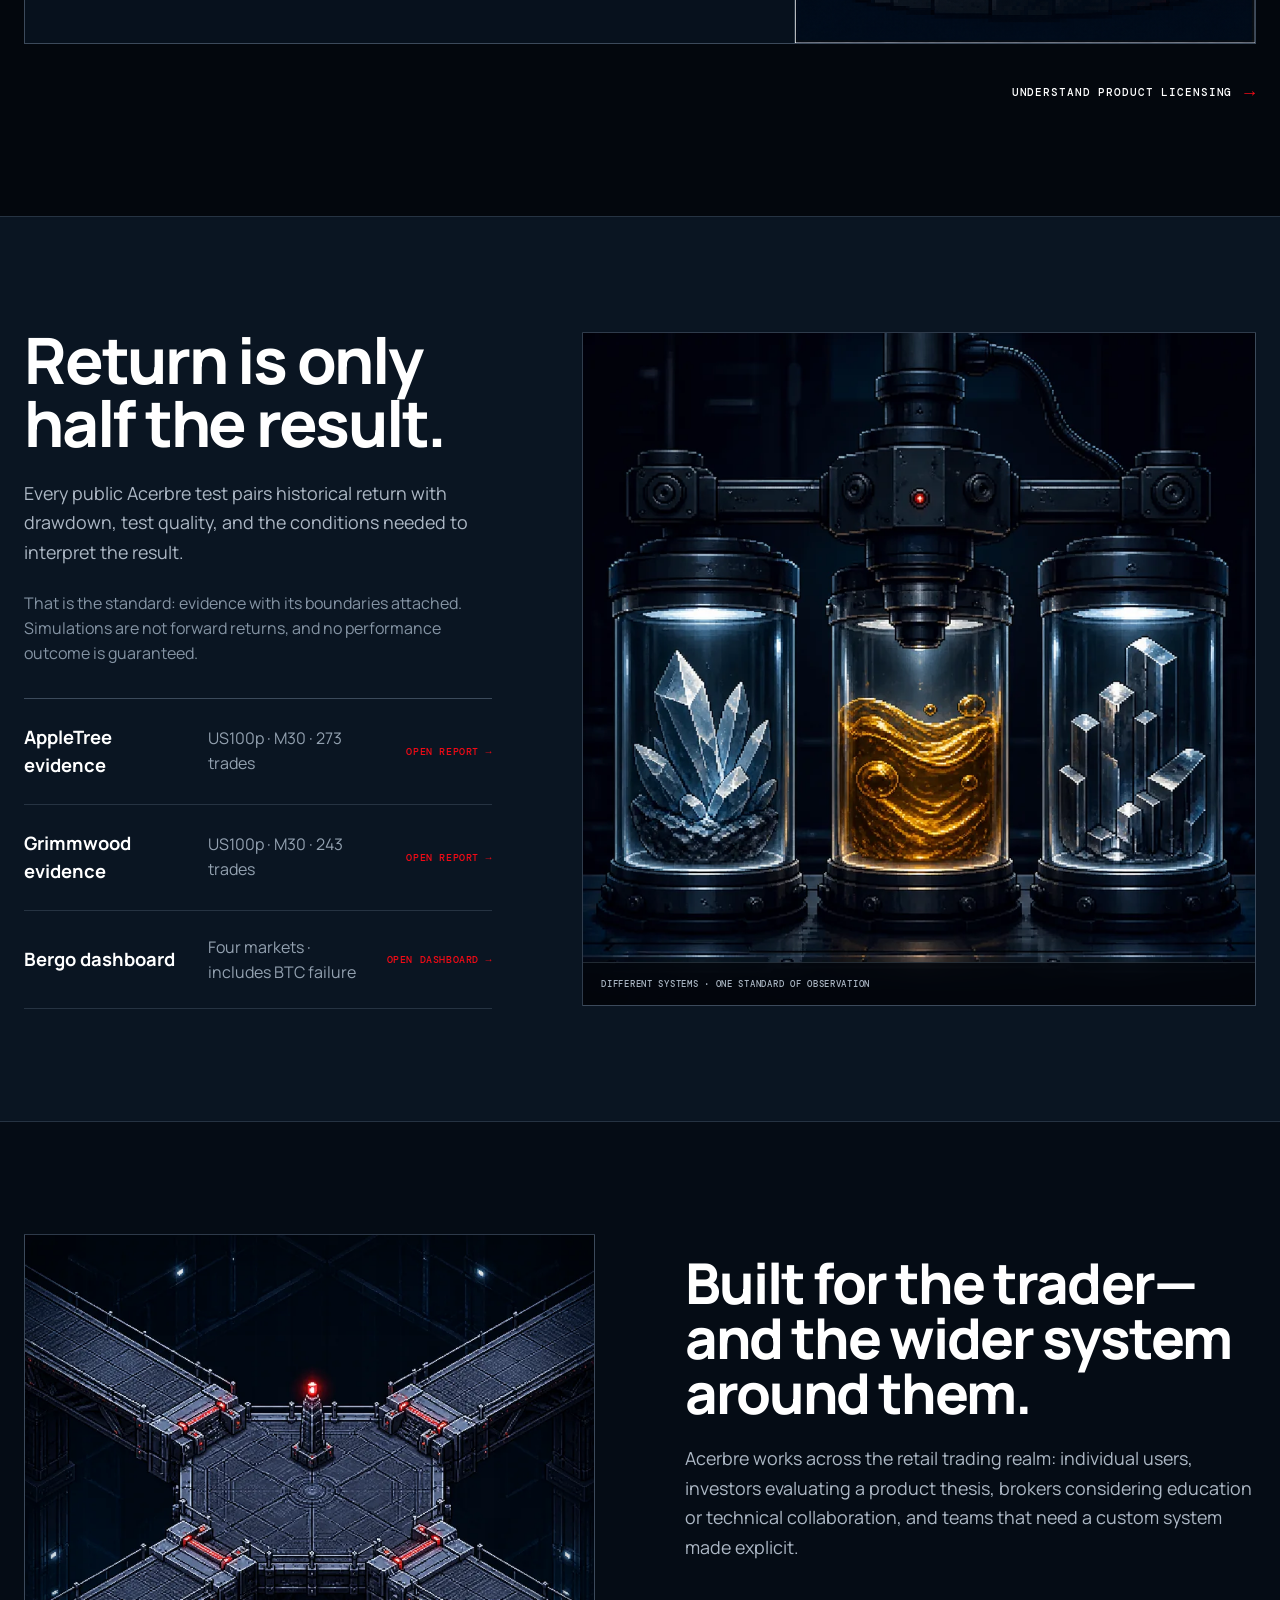
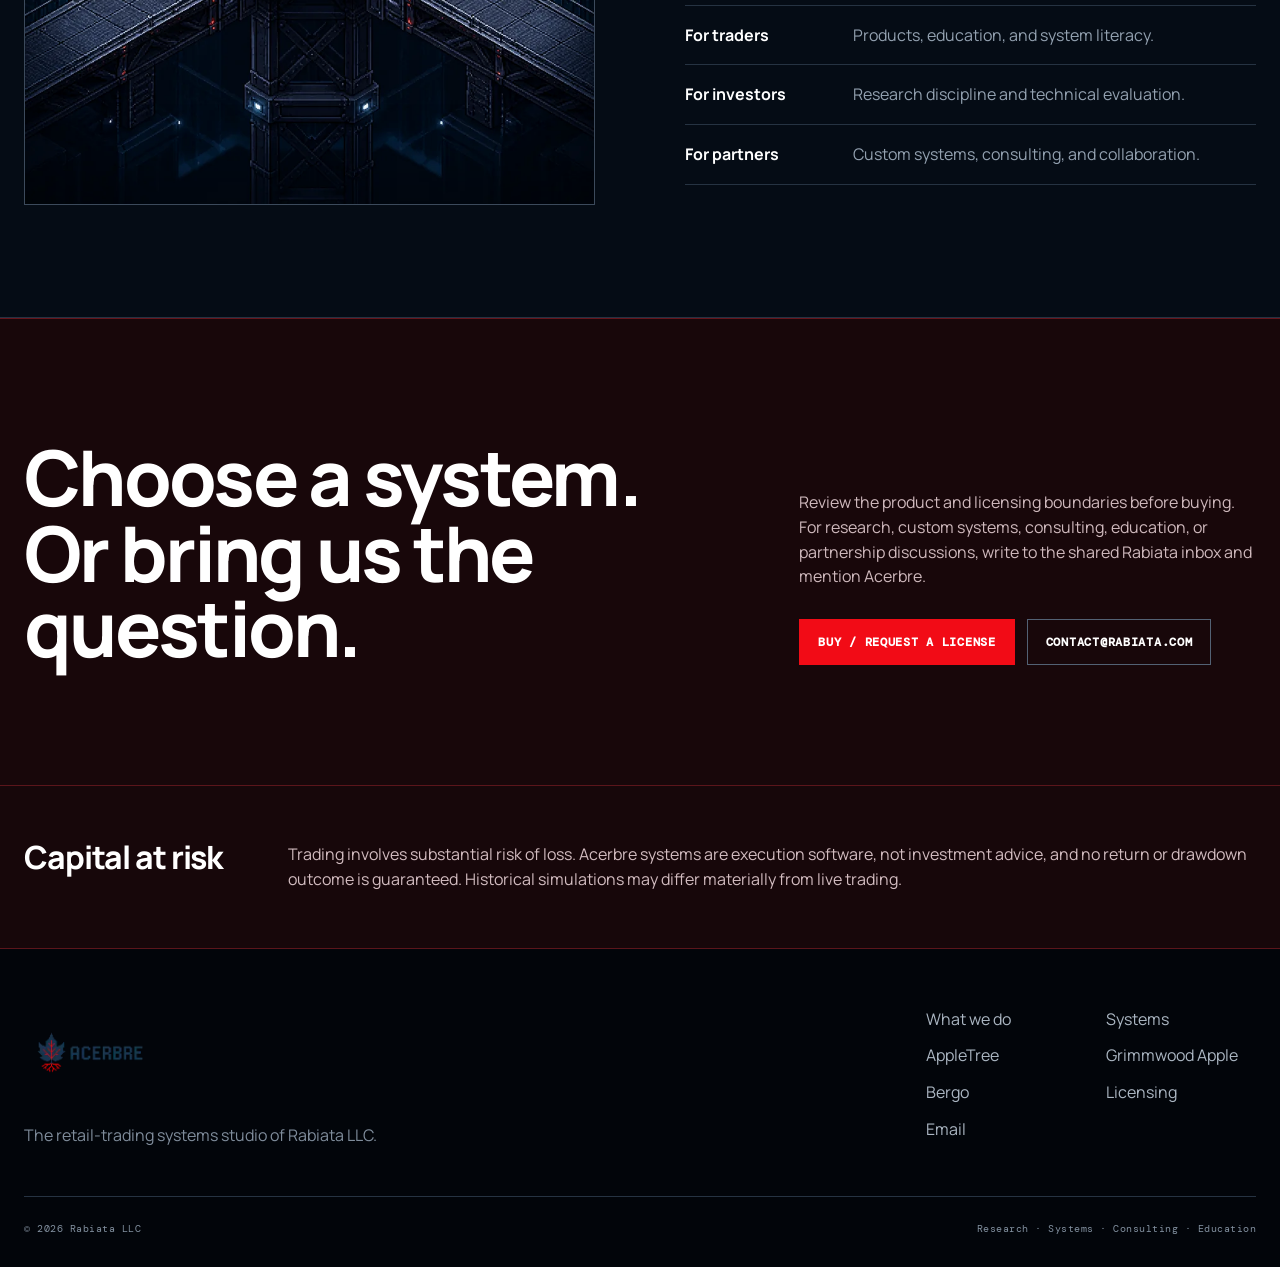
==== commit 5d938bb4: "Add Grimmwood and refresh AppleTree evidence" ====
--- a/index.html
+++ b/index.html
@@ -14,7 +14,7 @@
   <link rel="preconnect" href="https://fonts.googleapis.com">
   <link rel="preconnect" href="https://fonts.gstatic.com" crossorigin>
   <link href="https://fonts.googleapis.com/css2?family=DM+Mono:wght@400;500&family=Manrope:wght@400;500;600;700;800&display=swap" rel="stylesheet">
-  <link rel="stylesheet" href="/assets/site.css?v=20260828b">
+  <link rel="stylesheet" href="/assets/site.css?v=20260829a">
   <script>
     document.documentElement.classList.add('js');
     try {
@@ -25,6 +25,14 @@
   </script>
 </head>
 <body class="home-page">
+  <!--
+  THESIS: Acerbre is a market observatory that turns retail-market uncertainty into researched, testable systems; it refuses the generic fintech hero-and-metrics template.
+  OWN-WORLD: Nocturnal navy surfaces, rigorous typography, steel rules, white evidence marks, and one red decision signal. Product artwork stays on its product page.
+  STORY: Visitors understand the business, see its services and method, distinguish the mechanical NQ family from Bergo's mathematical lineage, inspect real evidence, then buy or start a conversation.
+  FIRST VIEWPORT: A direct business statement, the four practices, clear actions, and the method rail establish the offer without market-category imagery.
+  FORM: A restrained editorial instrument; key incumbent-observatory-distilled.
+  FINISH: unreviewed and undocumented is unfinished; this build ends with the finish review, the verdict, and DESIGN.md
+  -->
   <a class="skip-link" href="#main">Skip to content</a>
   <div class="welcome-sequence" aria-hidden="true"><div class="welcome-mark"><img src="/assets/acerbre-logo.webp" alt=""><span class="welcome-scan"></span></div><p>Researching the signal.</p></div>
   <div class="scroll-meter" aria-hidden="true"><span></span></div>
@@ -77,16 +85,20 @@
     </section>
 
     <section class="systems-section section" id="systems" aria-labelledby="systems-title">
-      <div class="shell systems-heading"><h2 id="systems-title" class="reveal">Three systems. Three different expressions of edge and risk.</h2><p class="lede reveal">AppleTree, Grimmwood Apple and Bergo are separate products with separate strategy theses, evidence and risk profiles.</p></div>
+      <div class="shell systems-heading"><h2 id="systems-title" class="reveal">Three systems. Two research lineages.</h2><p class="lede reveal">AppleTree and Grimmwood Apple belong to one mechanical NQ family. Bergo comes from a separate mathematical study of non-ergodicity, compounding paths, and asymmetric risk.</p></div>
+      <div class="shell lineage-map reveal" aria-label="Acerbre product lineages">
+        <article><strong>Mechanical NQ family</strong><p>AppleTree and Grimmwood Apple turn empirical NQ / US100 research into distinct rule-bound intraday systems.</p></article>
+        <article><strong>Mathematical lineage</strong><p>Bergo starts from non-ergodic risk and payoff asymmetry rather than an NQ-specific mechanical edge.</p></article>
+      </div>
       <div class="shell product-grid home-product-grid">
-        <a class="product-card appletree reveal" href="/appletree/" aria-label="Explore AppleTree"><div class="product-copy"><h3><span class="product-name">AppleTree</span><span class="product-promise">Deliberate growth. Constrained control.</span></h3><div class="product-meta"><span class="chip">MT5 system</span><span class="chip">Conservative profile</span><span class="chip">Monthly account license</span></div><p>A low-return, low-drawdown focus for traders who prioritize restraint over aggressive scaling.</p><strong class="price">US$1,299 <small>/ month</small></strong><span class="btn-quiet">Review AppleTree <span class="arrow" aria-hidden="true">→</span></span></div><div class="product-art"><img class="pixel-art" src="/assets/appletree_pixel_asset.png" width="666" height="920" loading="lazy" decoding="async" alt="AppleTree product artwork"></div></a>
-        <a class="product-card grimmwood reveal" href="/grimmwood/" aria-label="Explore Grimmwood Apple"><div class="product-copy"><h3><span class="product-name">Grimmwood Apple</span><span class="product-promise">NQ-first. Mechanical by design.</span></h3><div class="product-meta"><span class="chip">MT5 system</span><span class="chip">NQ design target</span><span class="chip">Mechanical edge</span></div><p>An intraday system conceived for NQ around explicit market-state rules rather than behavioral prediction or sentiment narratives.</p><strong class="price">US$506 <small>/ month</small></strong><span class="btn-quiet">Review Grimmwood Apple <span class="arrow" aria-hidden="true">→</span></span></div><div class="product-art"><img class="pixel-art" src="/assets/grimmwood_apple_asset.svg" width="666" height="920" loading="lazy" decoding="async" alt="Grimmwood Apple product artwork"></div></a>
-        <a class="product-card bergo reveal" href="/bergo/" aria-label="Explore Bergo"><div class="product-copy"><h3><span class="product-name">Bergo</span><span class="product-promise">Frequent capture. Asymmetric tail risk.</span></h3><div class="product-meta"><span class="chip">MT5 system</span><span class="chip red">High risk</span><span class="chip">Monthly account license</span></div><p>A higher-scaling trend-following system whose public evidence includes both strong tests and the BTC market where the strategy fails.</p><strong class="price">US$149 <small>/ month</small></strong><span class="btn-quiet">Review Bergo <span class="arrow" aria-hidden="true">→</span></span></div><div class="product-art"><img class="pixel-art" src="/assets/bergo_pixel_asset.png" width="664" height="920" loading="lazy" decoding="async" alt="Bergo product artwork"></div></a>
+        <a class="product-card appletree reveal" href="/appletree/" aria-label="Explore AppleTree"><div class="product-copy"><h3><span class="product-name">AppleTree</span><span class="product-promise">Multi-sleeve NQ mechanics.</span></h3><div class="product-meta"><span class="chip">Mechanical NQ family</span><span class="chip">MT5 system</span><span class="chip">Monthly account license</span></div><p>A research-built NQ system with three intraday sleeves and one constrained client risk control.</p><strong class="price">US$1,299 <small>/ month</small></strong><span class="btn-quiet">Review AppleTree <span class="arrow" aria-hidden="true">→</span></span></div><div class="product-art"><img class="pixel-art" src="/assets/appletree_pixel_asset.png" width="666" height="920" loading="lazy" decoding="async" alt="AppleTree product artwork"></div></a>
+        <a class="product-card grimmwood reveal" href="/grimmwood/" aria-label="Explore Grimmwood Apple"><div class="product-copy"><h3><span class="product-name">Grimmwood Apple</span><span class="product-promise">A second mechanical NQ branch.</span></h3><div class="product-meta"><span class="chip">Mechanical NQ family</span><span class="chip">MT5 system</span><span class="chip">Monthly broker-bound license</span></div><p>A distinct rule-bound expression of the same NQ research family, designed for NQ and tested on US100p alongside AppleTree.</p><strong class="price">US$506 <small>/ month</small></strong><span class="btn-quiet">Review Grimmwood Apple <span class="arrow" aria-hidden="true">→</span></span></div><div class="product-art"><img class="pixel-art" src="/assets/grimmwood-apple.webp" width="1254" height="1254" loading="lazy" decoding="async" alt="Grimmwood Apple product artwork"></div></a>
+        <a class="product-card product-card-wide bergo reveal" href="/bergo/" aria-label="Explore Bergo"><div class="product-copy"><h3><span class="product-name">Bergo</span><span class="product-promise">Non-ergodic mathematics. Asymmetric outcomes.</span></h3><div class="product-meta"><span class="chip">Mathematical lineage</span><span class="chip red">High risk</span><span class="chip">Monthly account license</span></div><p>A mathematics-first system built around compounding paths and payoff asymmetry. Its public evidence includes both strong tests and the BTC market where the strategy fails.</p><strong class="price">US$149 <small>/ month</small></strong><span class="btn-quiet">Review Bergo <span class="arrow" aria-hidden="true">→</span></span></div><div class="product-art"><img class="pixel-art" src="/assets/bergo_pixel_asset.png" width="664" height="920" loading="lazy" decoding="async" alt="Bergo product artwork"></div></a>
       </div>
       <div class="shell compare-link reveal"><a class="text-link" href="/licensing/">Understand product licensing <span aria-hidden="true">→</span></a></div>
     </section>
 
-    <section class="evidence-section section" id="evidence" aria-labelledby="evidence-title"><div class="shell evidence-grid"><div class="evidence-copy reveal"><h2 id="evidence-title">Return is only half the result.</h2><p class="lede">AppleTree, Grimmwood Apple and Bergo publish historical return beside drawdown, test quality, and the conditions needed to interpret the result.</p><p>That is the standard: evidence with its boundaries attached. Simulations are not forward returns, and no performance outcome is guaranteed.</p><div class="evidence-index"><a href="/appletree/#performance"><strong>AppleTree evidence</strong><span>US100p · M30 · 297 trades</span><b>Open report →</b></a><a href="/grimmwood/#performance"><strong>Grimmwood Apple evidence</strong><span>NQ design · US100p tester proxy · 243 trades</span><b>Open report →</b></a><a href="/bergo/#performance"><strong>Bergo dashboard</strong><span>Four markets · includes BTC failure</span><b>Open dashboard →</b></a></div></div><figure class="evidence-visual motion-asset reveal-image"><img src="/assets/field-markets-v2.webp" width="900" height="900" loading="lazy" alt="Three market specimens observed by one calibrated instrument"><figcaption>Different materials · one standard of observation</figcaption></figure></div></section>
+    <section class="evidence-section section" id="evidence" aria-labelledby="evidence-title"><div class="shell evidence-grid"><div class="evidence-copy reveal"><h2 id="evidence-title">Return is only half the result.</h2><p class="lede">Every public Acerbre test pairs historical return with drawdown, test quality, and the conditions needed to interpret the result.</p><p>That is the standard: evidence with its boundaries attached. Simulations are not forward returns, and no performance outcome is guaranteed.</p><div class="evidence-index"><a href="/appletree/#performance"><strong>AppleTree evidence</strong><span>US100p · M30 · 273 trades</span><b>Open report →</b></a><a href="/grimmwood/#performance"><strong>Grimmwood evidence</strong><span>US100p · M30 · 243 trades</span><b>Open report →</b></a><a href="/bergo/#performance"><strong>Bergo dashboard</strong><span>Four markets · includes BTC failure</span><b>Open dashboard →</b></a></div></div><figure class="evidence-visual motion-asset reveal-image"><img src="/assets/field-markets-v2.webp" width="900" height="900" loading="lazy" alt="Three market specimens observed by one calibrated instrument"><figcaption>Different systems · one standard of observation</figcaption></figure></div></section>
 
     <section class="partner-section section" aria-labelledby="partner-title"><div class="shell partner-grid"><figure class="partner-visual motion-asset reveal-image"><img src="/assets/field-partnerships-v2.webp" width="900" height="900" loading="lazy" alt="Independent steel bridge segments joining at one stable platform"></figure><div class="partner-copy reveal"><h2 id="partner-title">Built for the trader—and the wider system around them.</h2><p class="lede">Acerbre works across the retail trading realm: individual users, investors evaluating a product thesis, brokers considering education or technical collaboration, and teams that need a custom system made explicit.</p><div class="partner-lines"><p><strong>For traders</strong><span>Products, education, and system literacy.</span></p><p><strong>For investors</strong><span>Research discipline and technical evaluation.</span></p><p><strong>For partners</strong><span>Custom systems, consulting, and collaboration.</span></p></div></div></div></section>
 
@@ -98,4 +110,4 @@
   <footer class="footer"><div class="shell"><div class="footer-top"><div class="footer-logo"><img src="/assets/acerbre-logo.webp" alt="Acerbre"><p>The retail-trading systems studio of Rabiata LLC.</p></div><nav class="footer-nav" aria-label="Footer"><a href="#work">What we do</a><a href="#systems">Systems</a><a href="/appletree/">AppleTree</a><a href="/grimmwood/">Grimmwood Apple</a><a href="/bergo/">Bergo</a><a href="/licensing/">Licensing</a><a href="mailto:contact@rabiata.com?subject=Acerbre%20inquiry">Email</a></nav></div><div class="footer-bottom"><span>© <span data-year></span> Rabiata LLC</span><span>Research · Systems · Consulting · Education</span></div></div></footer>
   <script src="/assets/site.js?v=20260828c"></script>
 </body>
-</html>+</html>
--- a/assets/site.css
+++ b/assets/site.css
@@ -192,6 +192,8 @@
 .hero-art .pixel-art { max-height: 650px; }
 .hero-art.appletree .pixel-art { width: 466px; }
 .hero-art.bergo .pixel-art { width: 465px; }
+.hero-art.grimmwood .pixel-art { width: 100%; height: 100%; max-height: none; object-fit: cover; object-position: center; }
+.grimmwood-page .product-hero h1 { max-width: 8ch; font-size: clamp(3.65rem, 7vw, 6rem); letter-spacing: -.04em; }
 .hero-specs { display: grid; grid-template-columns: repeat(3, minmax(0, 1fr)); margin-top: 38px; border-top: 1px solid var(--line); border-left: 1px solid var(--line); }
 .hero-spec { min-height: 94px; padding: 16px; border-right: 1px solid var(--line); border-bottom: 1px solid var(--line); }
 .hero-spec strong { display: block; margin-top: 7px; color: var(--white); font-family: var(--mono); font-size: 12px; }
@@ -229,6 +231,8 @@
 .test-conditions td { padding: 15px 0; border-bottom: 1px solid var(--line); text-align: left; vertical-align: top; }
 .test-conditions th { width: 43%; padding-right: 22px; color: #8f9dad; font: 500 10px var(--mono); letter-spacing: .05em; text-transform: uppercase; }
 .test-conditions td { color: #d4dce4; }
+.table-scroll { width: 100%; overflow-x: auto; border: 1px solid var(--line-strong); }
+.table-scroll .compare { min-width: 620px; border: 0; }
 .license-decision { border-block: 1px solid var(--line-strong); background: var(--navy-2); }
 .license-decision-grid { display: grid; grid-template-columns: 1.15fr .85fr; gap: 90px; align-items: end; }
 .license-decision h2 { margin: 0; max-width: 800px; font-size: clamp(2.7rem, 5vw, 5.2rem); text-wrap: balance; }
@@ -433,8 +437,17 @@
 .home-product-grid .product-card:hover { transform: translateY(-6px); }
 .home-product-grid .product-copy h3 { display: grid; gap: 12px; margin-bottom: 0; }
 .home-product-grid .product-name { font-size: clamp(2.7rem,4.2vw,4.8rem); line-height: .9; }
+.home-product-grid .grimmwood .product-name { font-size: clamp(2.25rem,3.3vw,3.75rem); line-height: .92; }
 .home-product-grid .product-promise { max-width: 14ch; color: #c4ced8; font-size: 1.25rem; line-height: 1.08; letter-spacing: -.025em; }
 .home-product-grid .product-meta { margin: 24px 0; }
+.home-product-grid .product-card-wide { grid-column: 1 / -1; grid-template-columns: minmax(0,1.25fr) minmax(320px,.75fr); }
+.home-product-grid .product-card-wide .product-promise { max-width: 24ch; }
+.home-product-grid .price-inquiry { max-width: 14ch; font-size: clamp(1.65rem,2.6vw,2.2rem); line-height: 1.05; }
+.lineage-map { display: grid; grid-template-columns: 1fr 1fr; margin-bottom: 18px; border-block: 1px solid var(--line-strong); }
+.lineage-map article { min-height: 190px; padding: 30px 36px 28px 0; }
+.lineage-map article + article { padding-left: 36px; border-left: 1px solid var(--line); }
+.lineage-map strong { display: block; color: var(--white); font-size: 1.35rem; }
+.lineage-map p { max-width: 55ch; margin: 54px 0 0; color: #9aa7b7; }
 .compare-link { padding-top: 34px; text-align: right; }
 
 .evidence-section { background: #0a1522; }
@@ -553,6 +566,10 @@
   .field-row ul { grid-column: auto; margin-top: 0; }
   .field-row h3 { font-size: 2.2rem; }
   .home-product-grid .product-card { min-height: 0; }
+  .lineage-map { grid-template-columns: 1fr; }
+  .lineage-map article { min-height: 0; padding: 26px 0; }
+  .lineage-map article + article { padding-left: 0; border-top: 1px solid var(--line); border-left: 0; }
+  .lineage-map p { margin-top: 18px; }
   .evidence-copy h2,
   .partner-copy h2 { font-size: 2.7rem; }
   .partner-lines p { grid-template-columns: 1fr; gap: 6px; }
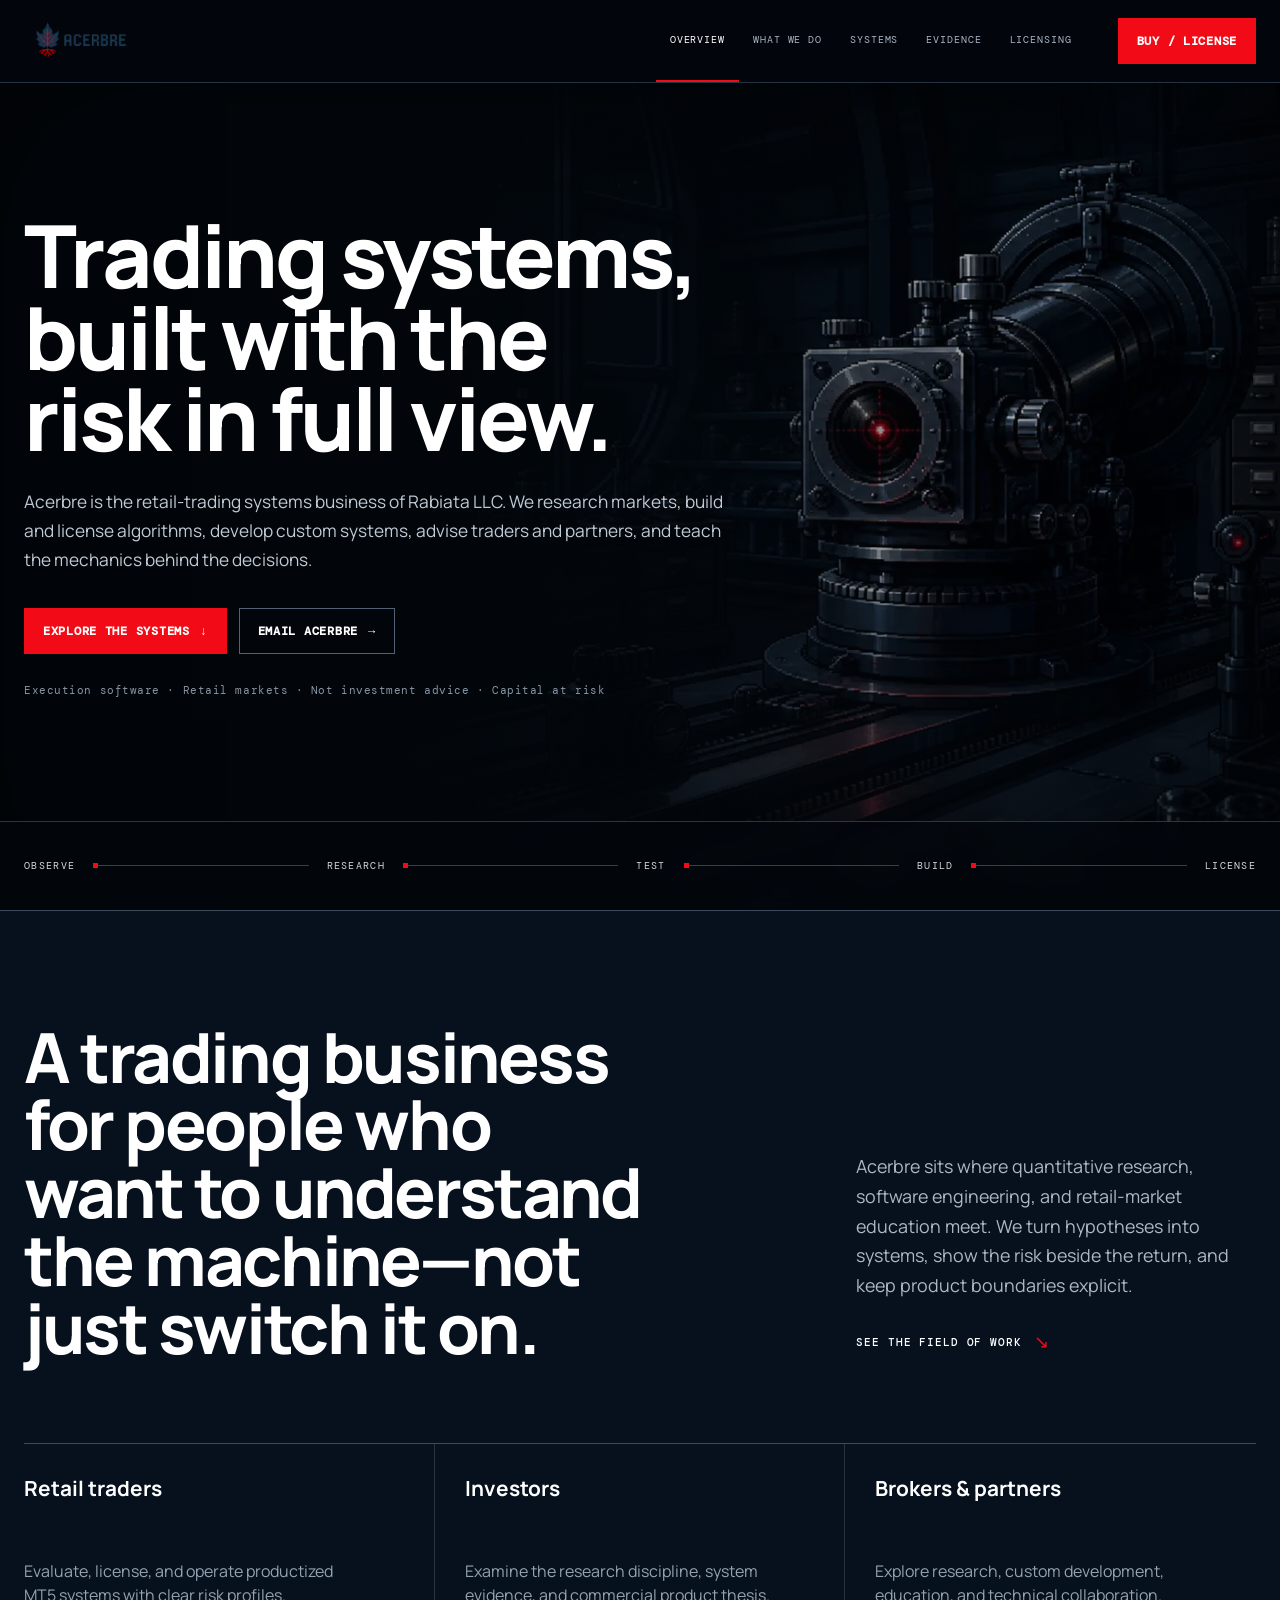
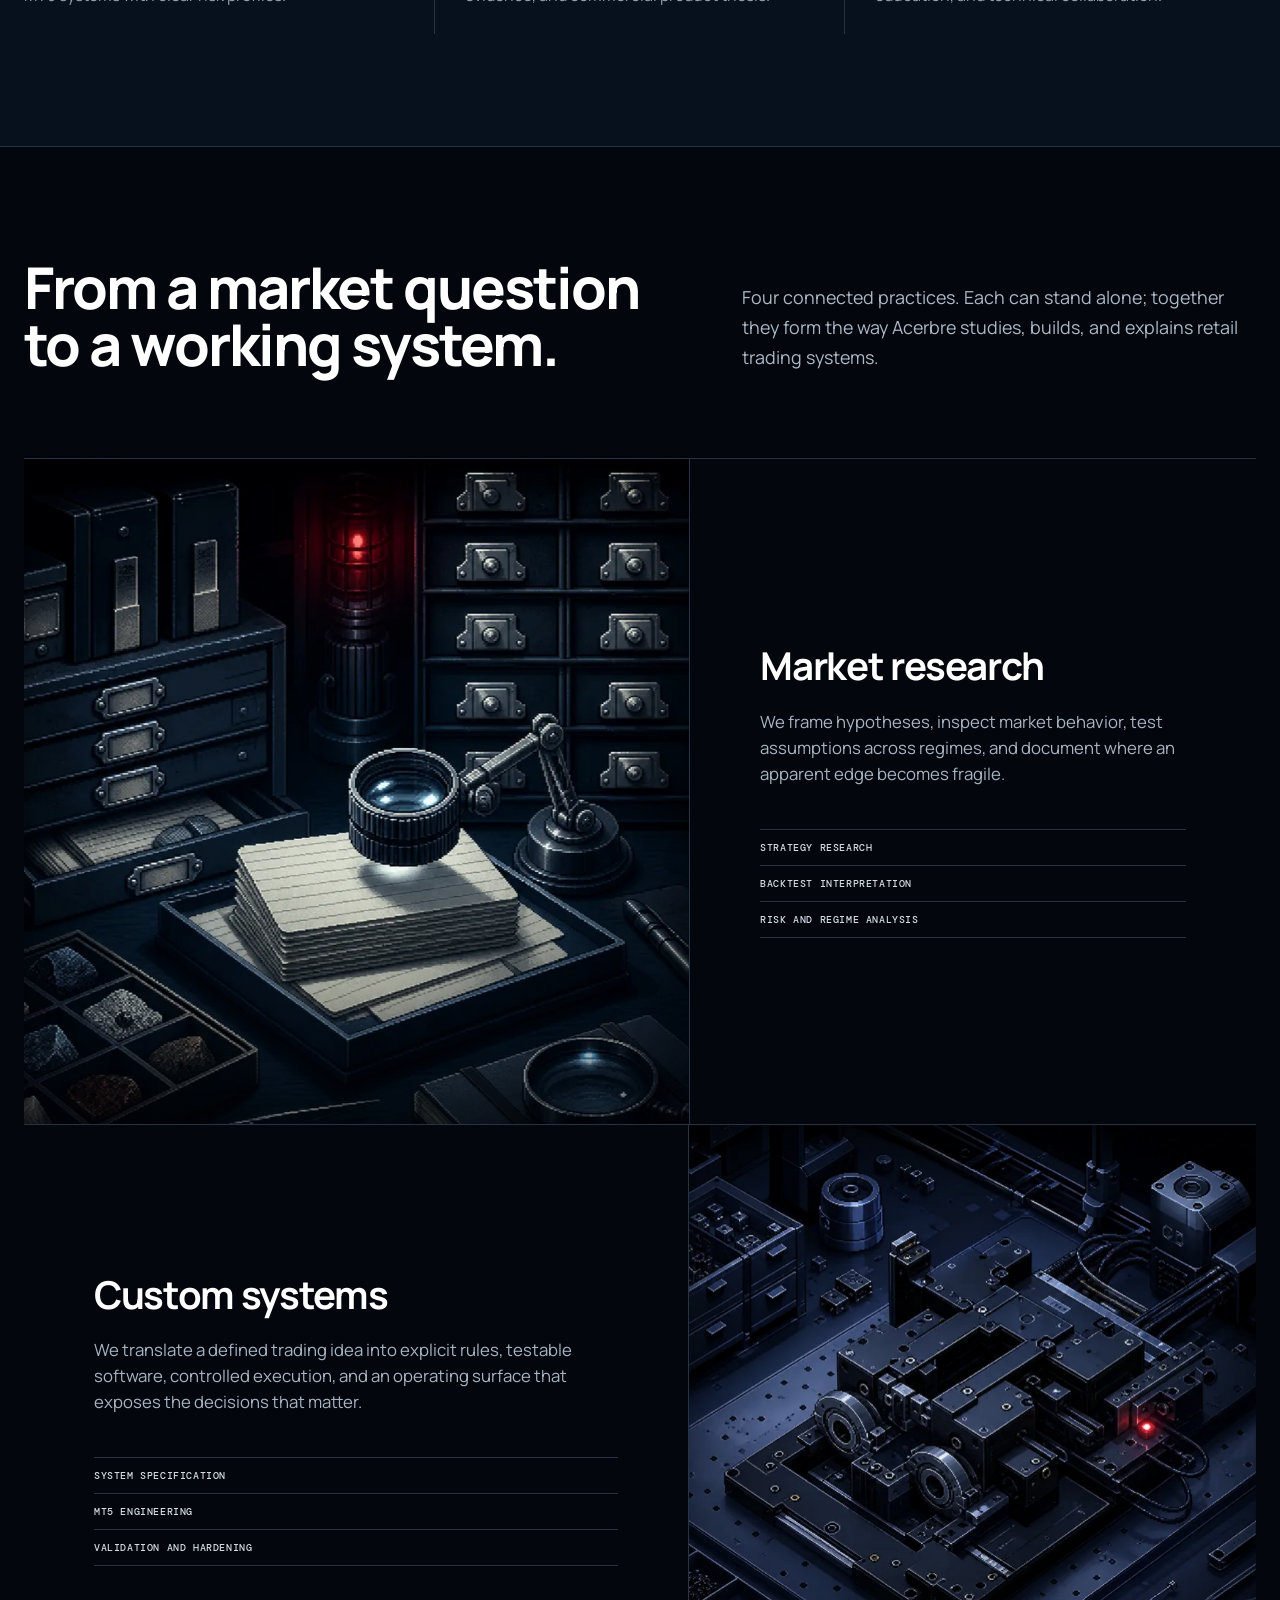
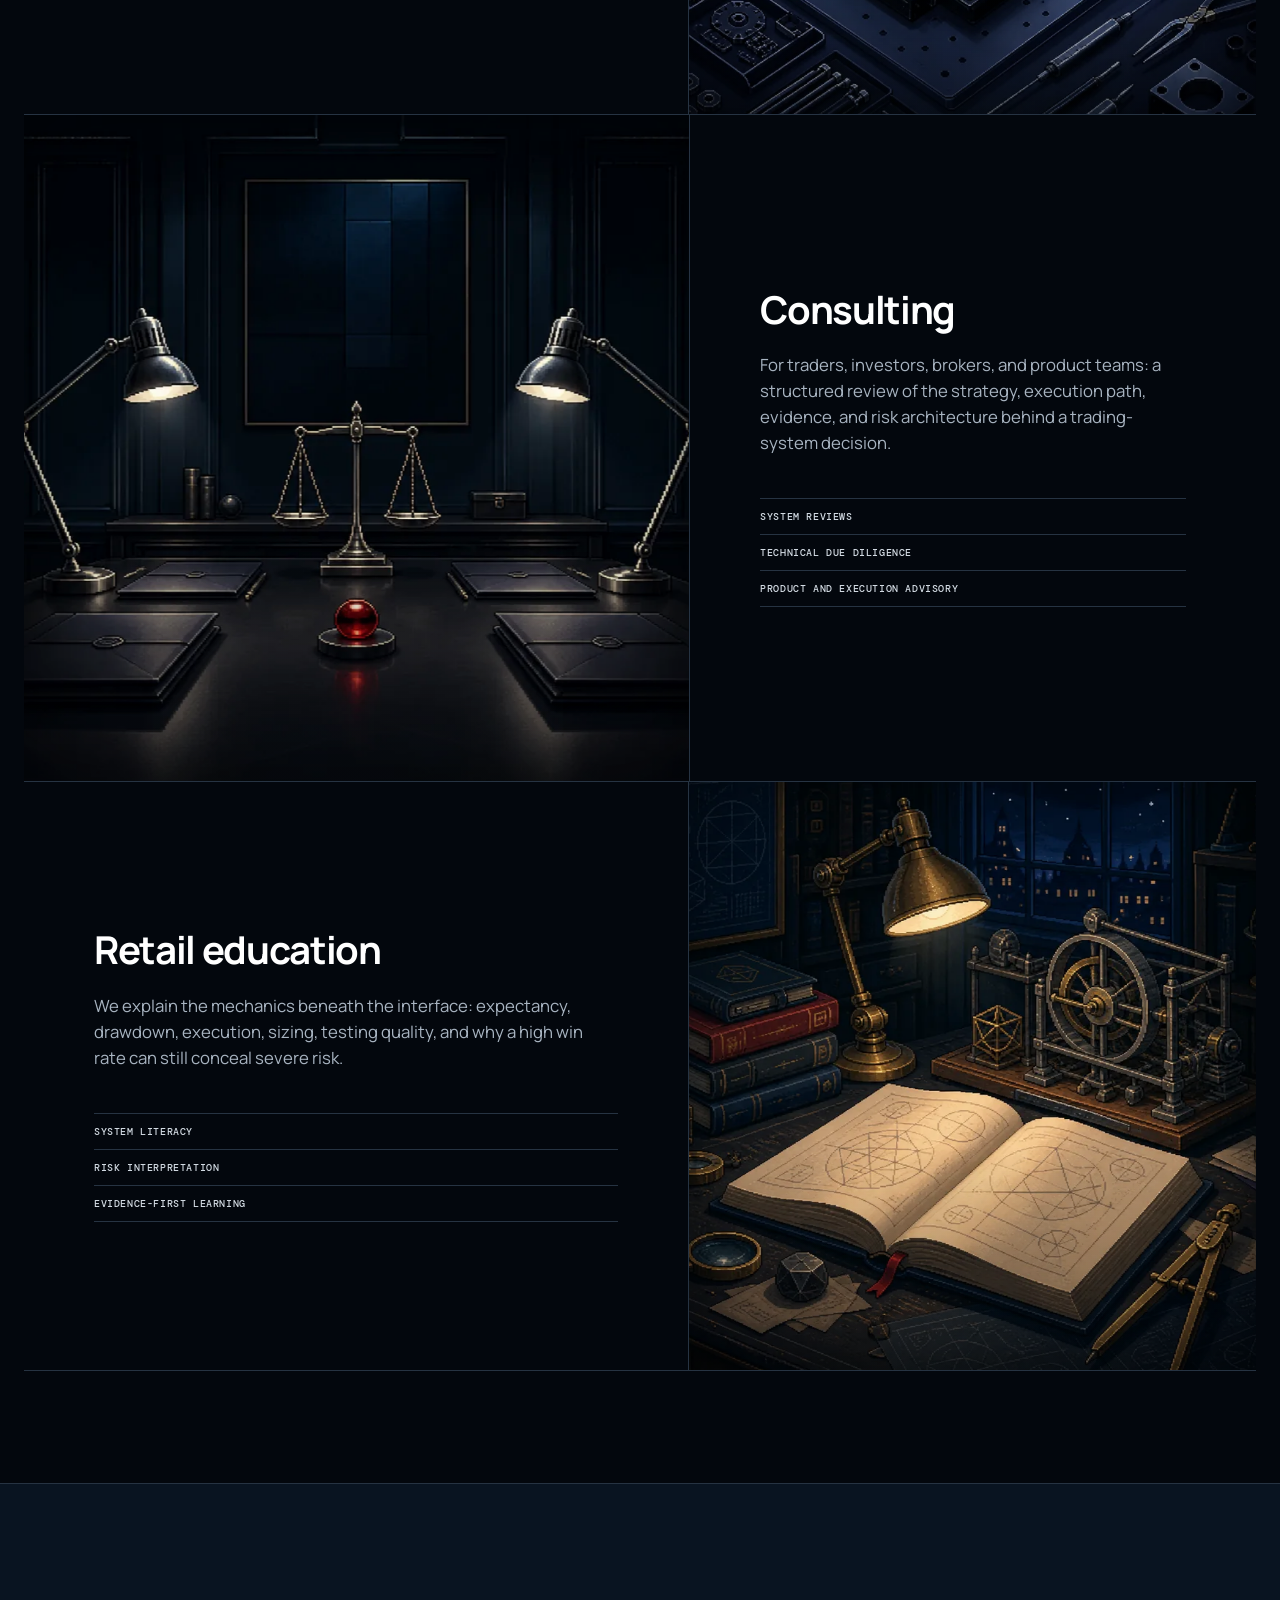
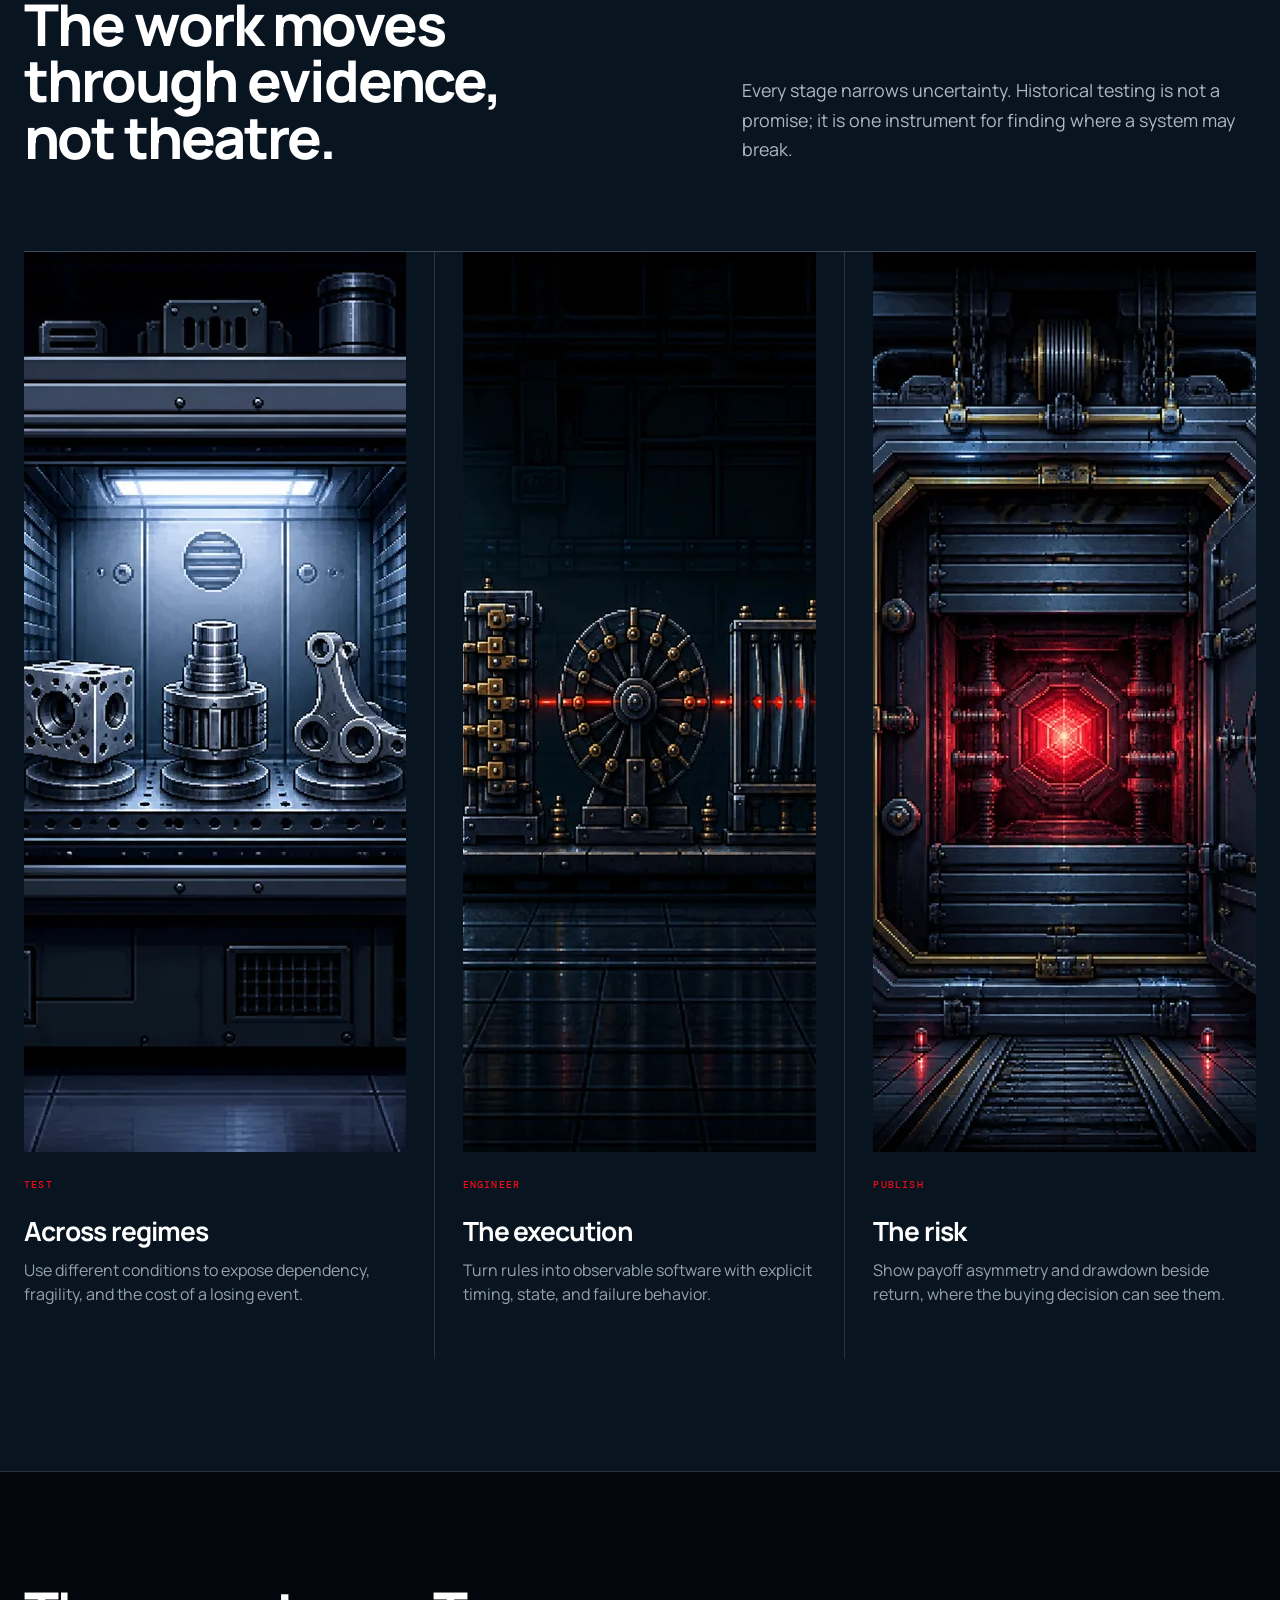
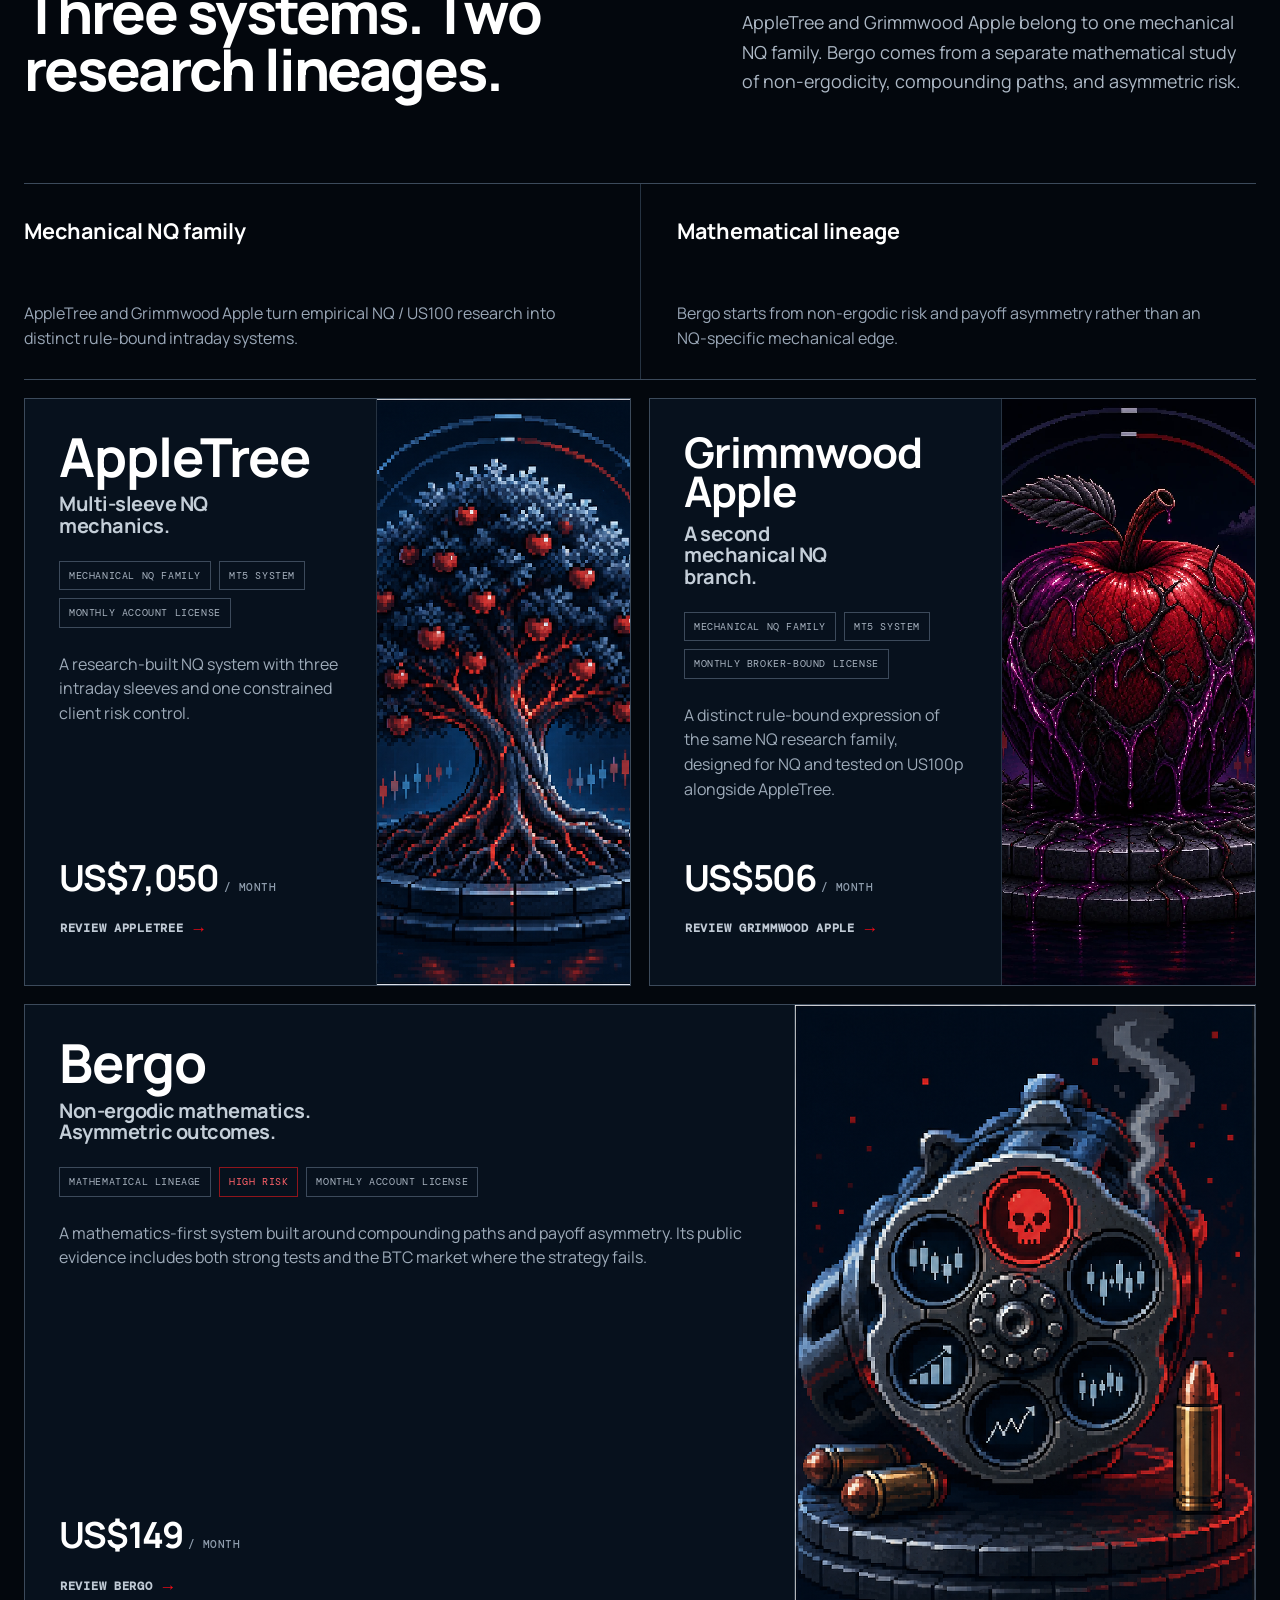
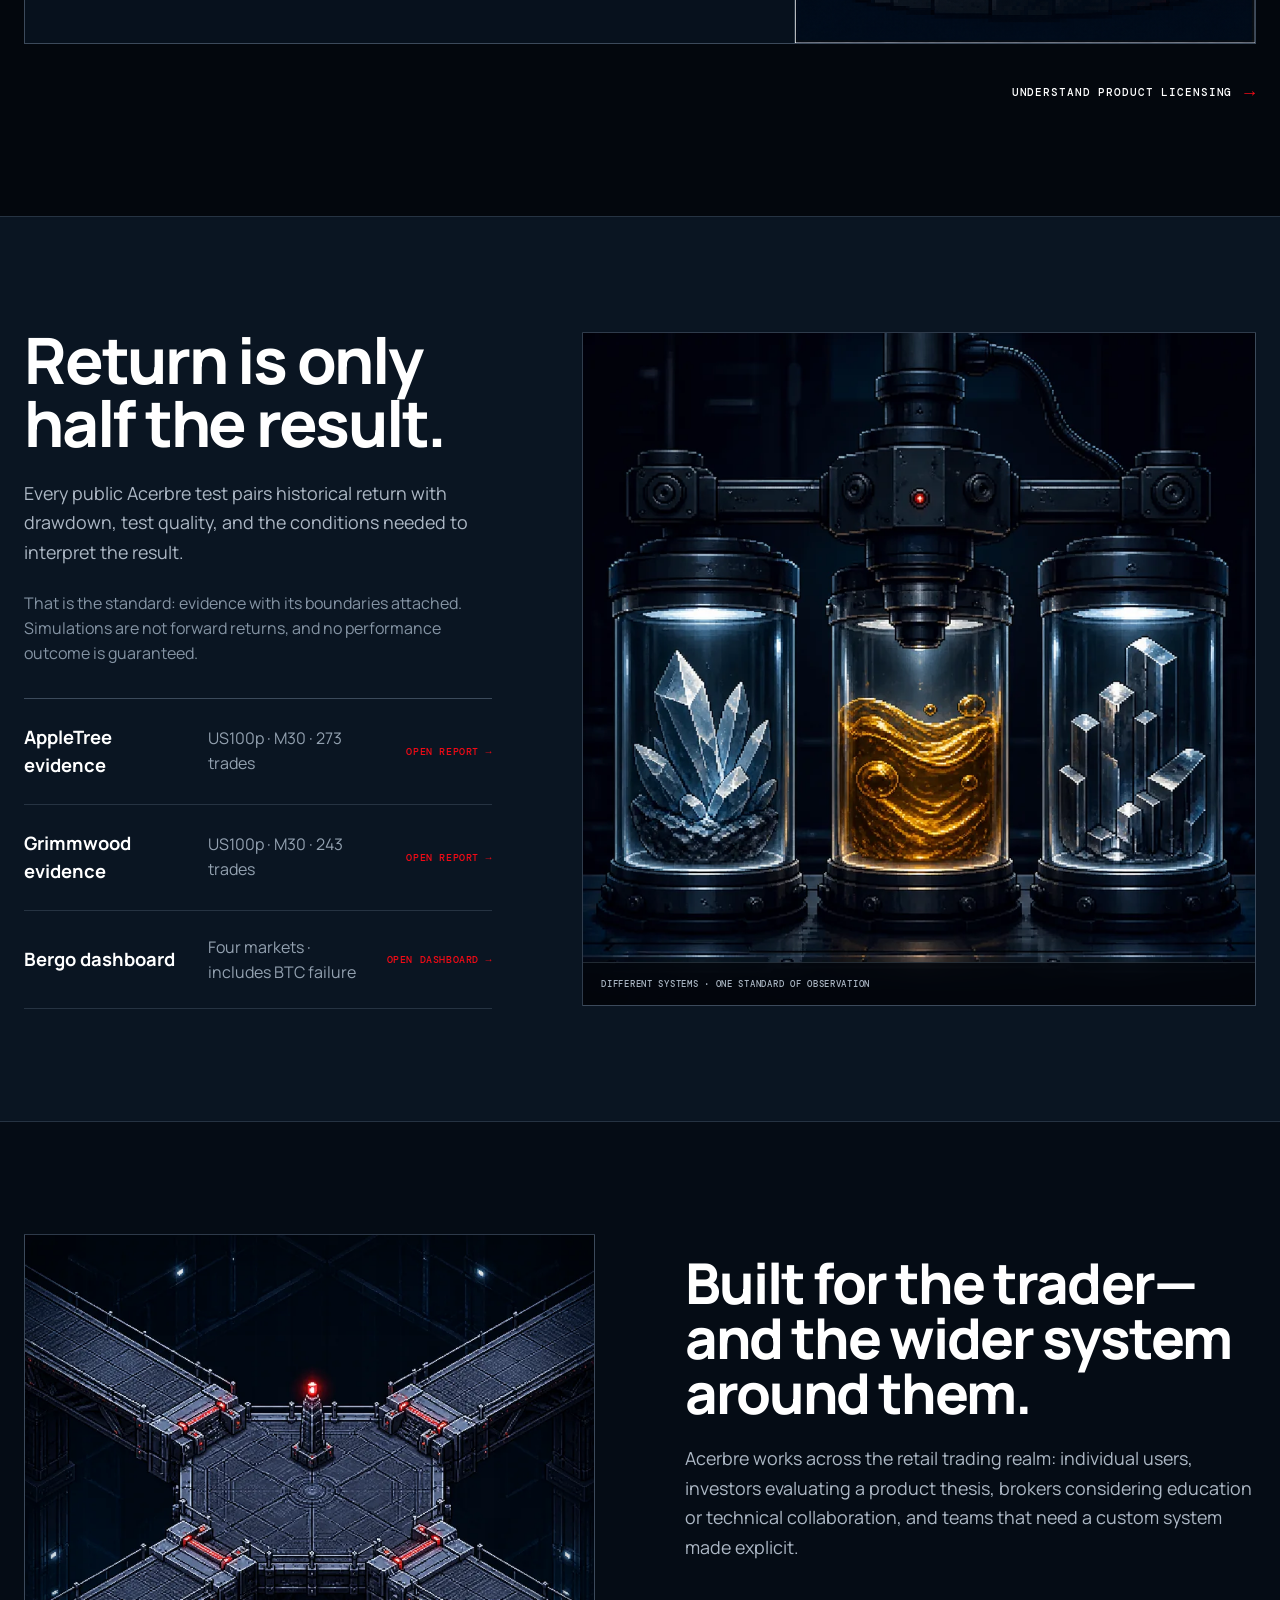
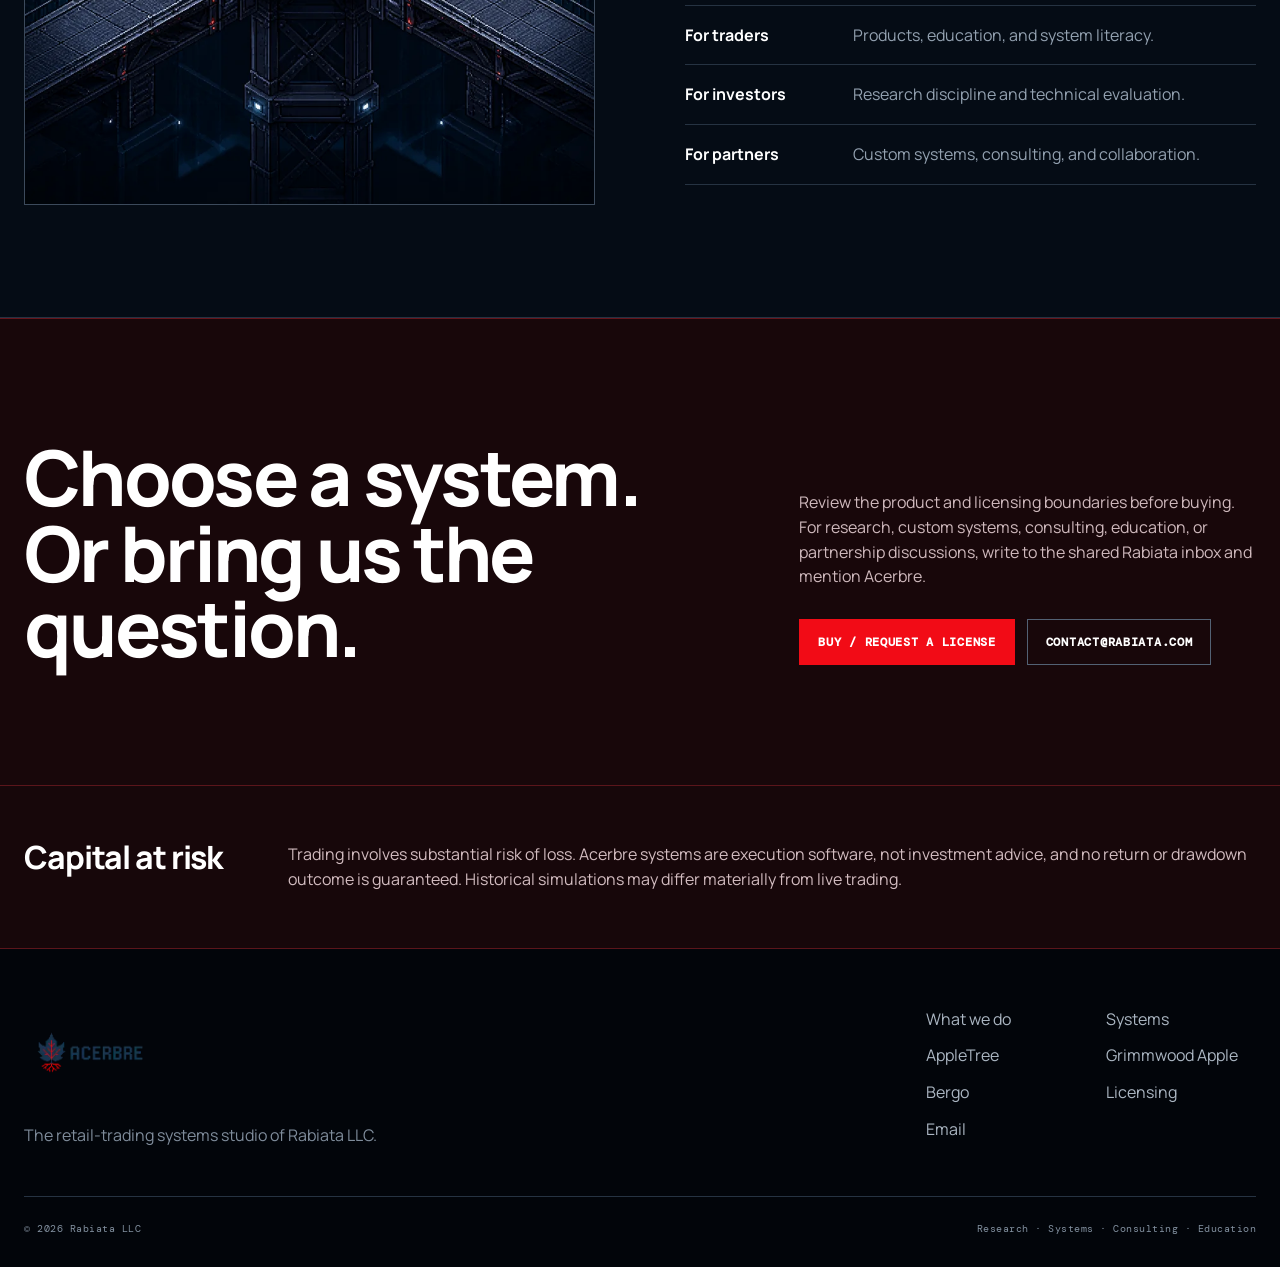
==== commit 64d3b633: "Update AppleTree price and fix Bergo mobile layout" ====
--- a/index.html
+++ b/index.html
@@ -91,7 +91,7 @@
         <article><strong>Mathematical lineage</strong><p>Bergo starts from non-ergodic risk and payoff asymmetry rather than an NQ-specific mechanical edge.</p></article>
       </div>
       <div class="shell product-grid home-product-grid">
-        <a class="product-card appletree reveal" href="/appletree/" aria-label="Explore AppleTree"><div class="product-copy"><h3><span class="product-name">AppleTree</span><span class="product-promise">Multi-sleeve NQ mechanics.</span></h3><div class="product-meta"><span class="chip">Mechanical NQ family</span><span class="chip">MT5 system</span><span class="chip">Monthly account license</span></div><p>A research-built NQ system with three intraday sleeves and one constrained client risk control.</p><strong class="price">US$1,299 <small>/ month</small></strong><span class="btn-quiet">Review AppleTree <span class="arrow" aria-hidden="true">→</span></span></div><div class="product-art"><img class="pixel-art" src="/assets/appletree_pixel_asset.png" width="666" height="920" loading="lazy" decoding="async" alt="AppleTree product artwork"></div></a>
+        <a class="product-card appletree reveal" href="/appletree/" aria-label="Explore AppleTree"><div class="product-copy"><h3><span class="product-name">AppleTree</span><span class="product-promise">Multi-sleeve NQ mechanics.</span></h3><div class="product-meta"><span class="chip">Mechanical NQ family</span><span class="chip">MT5 system</span><span class="chip">Monthly account license</span></div><p>A research-built NQ system with three intraday sleeves and one constrained client risk control.</p><strong class="price">US$7,050 <small>/ month</small></strong><span class="btn-quiet">Review AppleTree <span class="arrow" aria-hidden="true">→</span></span></div><div class="product-art"><img class="pixel-art" src="/assets/appletree_pixel_asset.png" width="666" height="920" loading="lazy" decoding="async" alt="AppleTree product artwork"></div></a>
         <a class="product-card grimmwood reveal" href="/grimmwood/" aria-label="Explore Grimmwood Apple"><div class="product-copy"><h3><span class="product-name">Grimmwood Apple</span><span class="product-promise">A second mechanical NQ branch.</span></h3><div class="product-meta"><span class="chip">Mechanical NQ family</span><span class="chip">MT5 system</span><span class="chip">Monthly broker-bound license</span></div><p>A distinct rule-bound expression of the same NQ research family, designed for NQ and tested on US100p alongside AppleTree.</p><strong class="price">US$506 <small>/ month</small></strong><span class="btn-quiet">Review Grimmwood Apple <span class="arrow" aria-hidden="true">→</span></span></div><div class="product-art"><img class="pixel-art" src="/assets/grimmwood-apple.webp" width="1254" height="1254" loading="lazy" decoding="async" alt="Grimmwood Apple product artwork"></div></a>
         <a class="product-card product-card-wide bergo reveal" href="/bergo/" aria-label="Explore Bergo"><div class="product-copy"><h3><span class="product-name">Bergo</span><span class="product-promise">Non-ergodic mathematics. Asymmetric outcomes.</span></h3><div class="product-meta"><span class="chip">Mathematical lineage</span><span class="chip red">High risk</span><span class="chip">Monthly account license</span></div><p>A mathematics-first system built around compounding paths and payoff asymmetry. Its public evidence includes both strong tests and the BTC market where the strategy fails.</p><strong class="price">US$149 <small>/ month</small></strong><span class="btn-quiet">Review Bergo <span class="arrow" aria-hidden="true">→</span></span></div><div class="product-art"><img class="pixel-art" src="/assets/bergo_pixel_asset.png" width="664" height="920" loading="lazy" decoding="async" alt="Bergo product artwork"></div></a>
       </div>
--- a/assets/site.css
+++ b/assets/site.css
@@ -295,6 +295,9 @@
   .product-grid { grid-template-columns: 1fr; }
   .product-hero-grid { padding-bottom: 0; }
   .hero-art { min-height: 540px; }
+  .bergo-page .product-hero-grid { gap: 28px; }
+  .bergo-page .product-hero .reveal { position: relative; z-index: 1; background: var(--ink); }
+  .bergo-page .hero-art.bergo { position: relative; z-index: 0; min-height: 420px; max-height: 420px; }
 }
 
 @media (max-width: 640px) {
@@ -318,6 +321,11 @@
   .hero-art { min-height: 480px; }
   .hero-art .pixel-art { max-width: 100%; max-height: 520px; }
   .hero-specs { grid-template-columns: 1fr; }
+  .bergo-page .hero-specs { grid-template-columns: repeat(3, minmax(0, 1fr)); }
+  .bergo-page .hero-spec { min-height: 98px; padding: 14px 10px; }
+  .bergo-page .hero-spec strong { font-size: 10px; line-height: 1.35; }
+  .bergo-page .hero-art.bergo { min-height: 330px; max-height: 330px; }
+  .bergo-page .hero-art.bergo .pixel-art { width: auto; height: 100%; max-height: 330px; object-fit: contain; }
   .risk-grid, .license-flow { grid-template-columns: 1fr; }
   .footer-top, .footer-bottom { grid-template-columns: 1fr; display: grid; }
   .footer-nav { grid-template-columns: repeat(2, minmax(0, 1fr)); }
